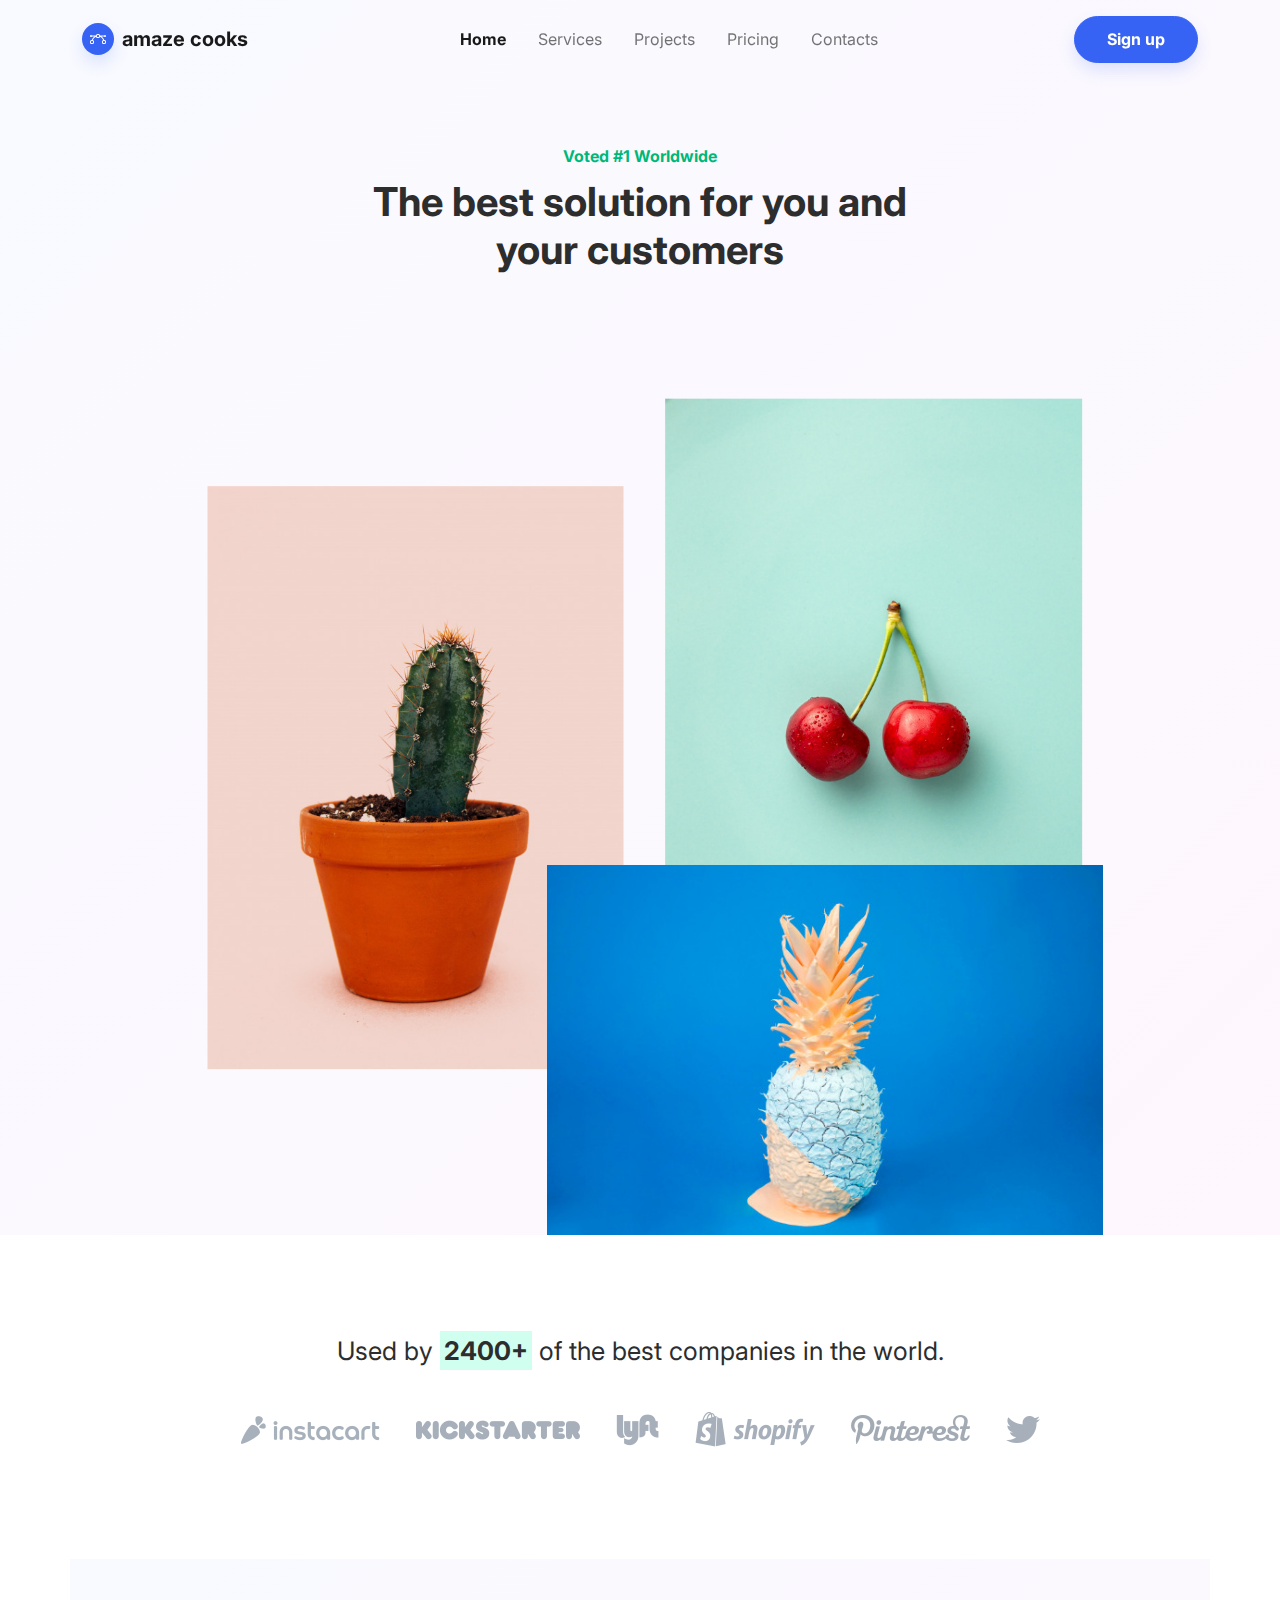
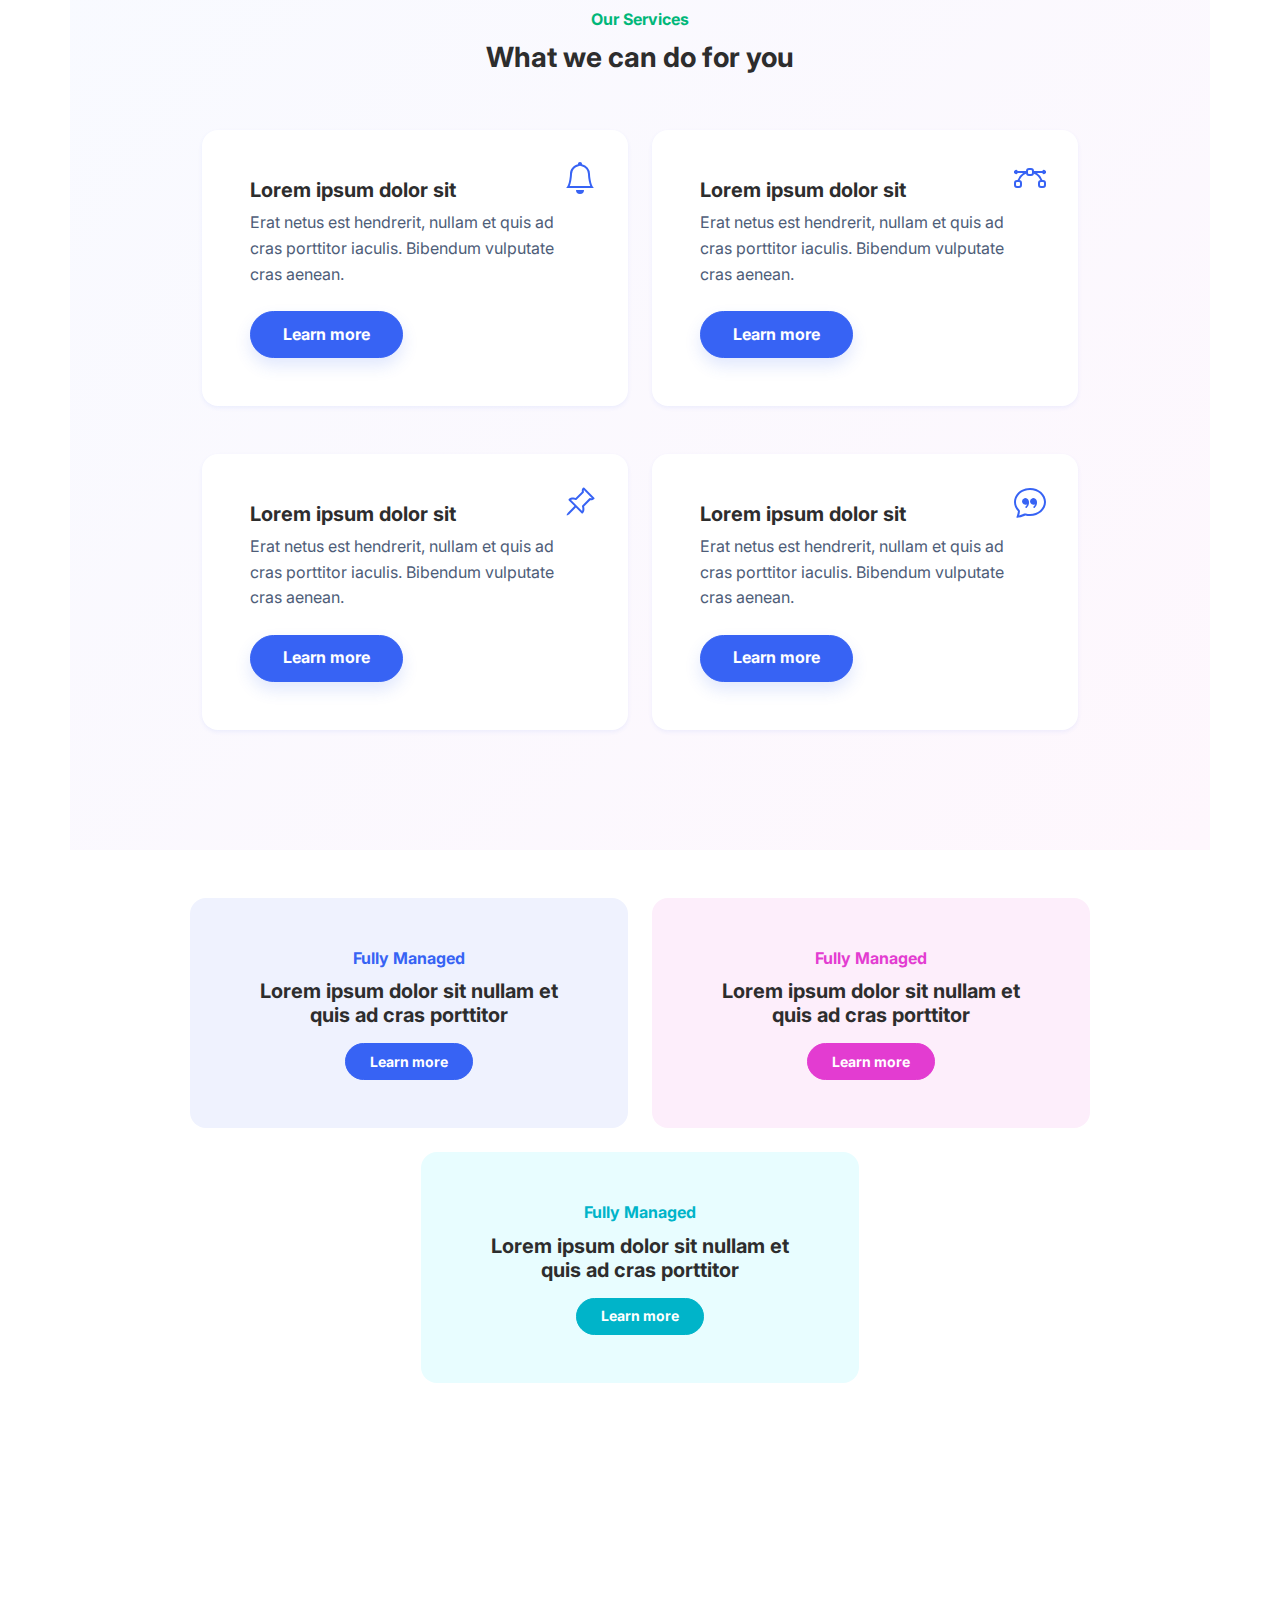
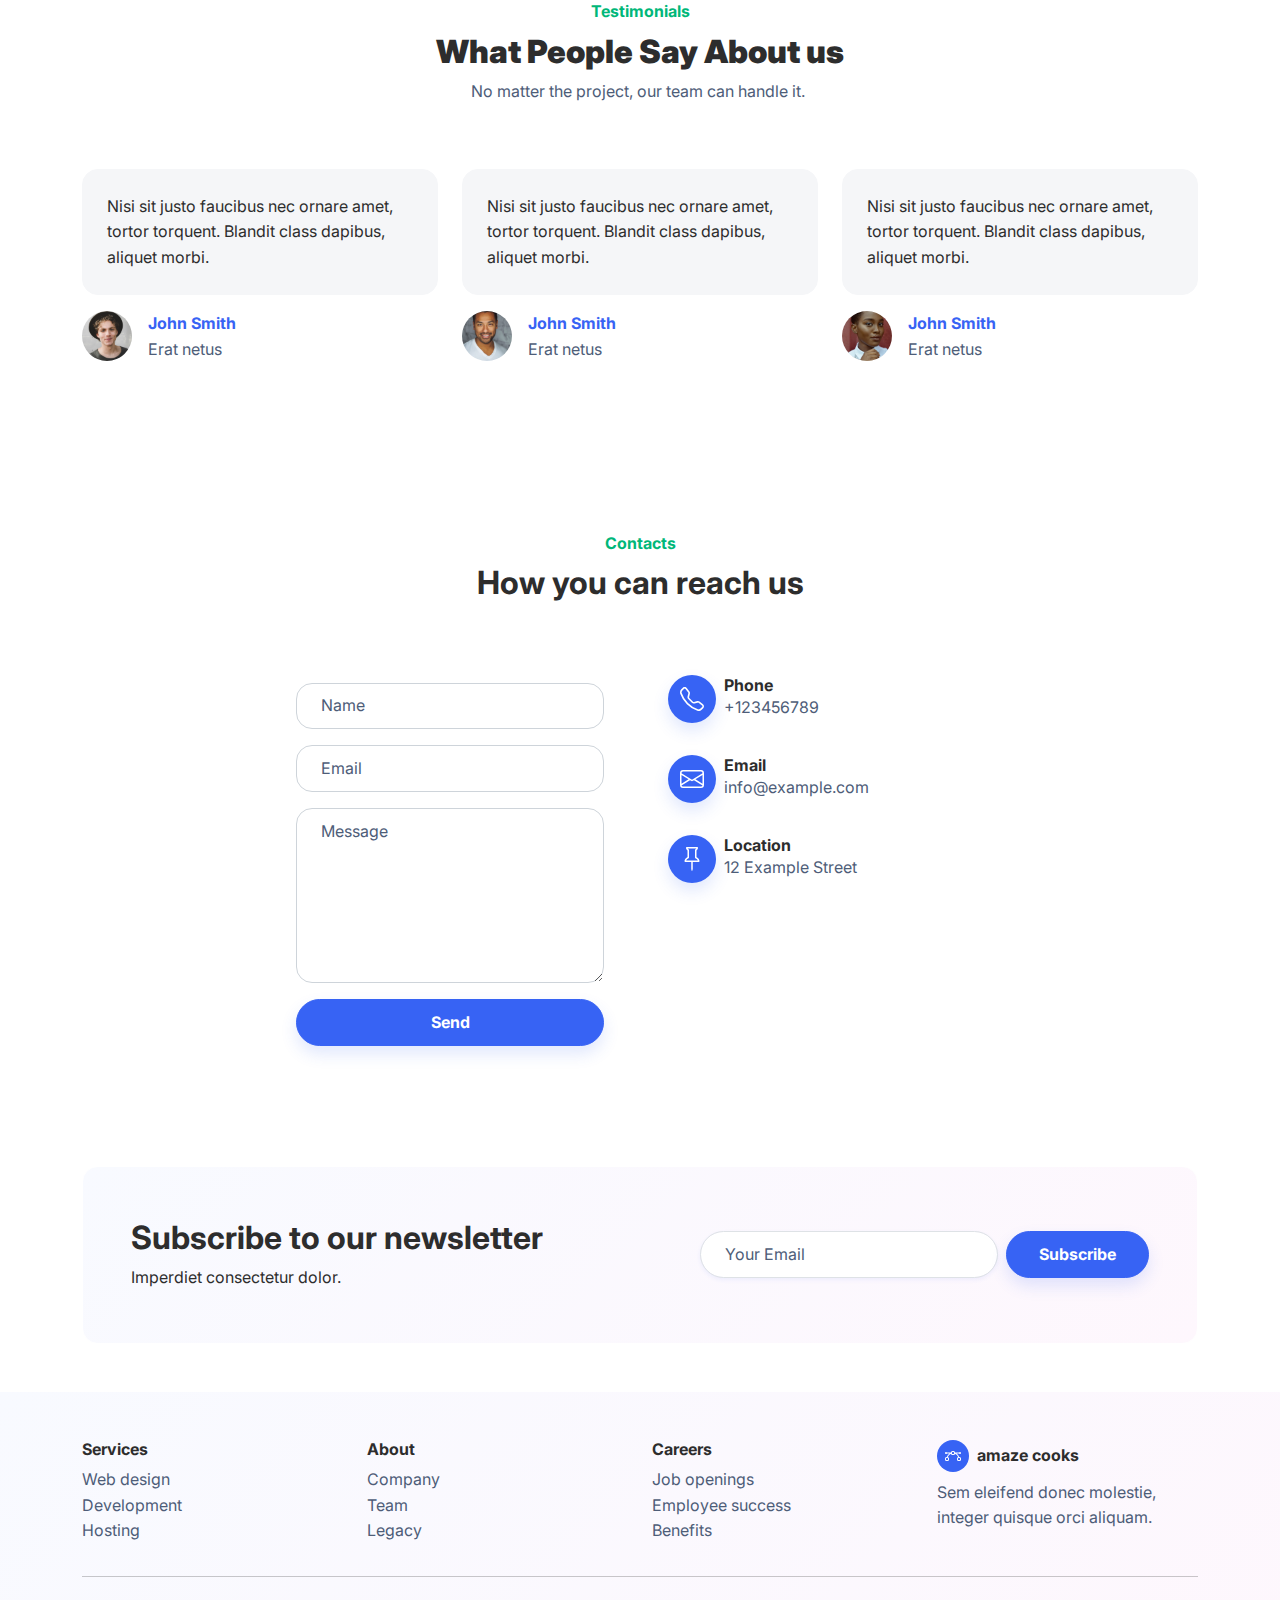
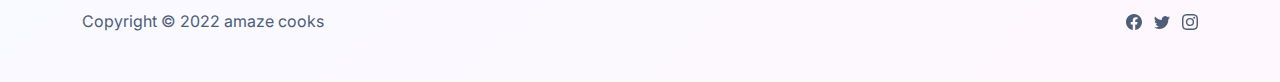
==== index.html @ 82737227 "original files" ====
<!DOCTYPE html>
<html lang="en">

<head>
    <meta charset="utf-8">
    <meta name="viewport" content="width=device-width, initial-scale=1.0, shrink-to-fit=no">
    <title>Home - amaze cooks</title>
    <link rel="stylesheet" href="assets/bootstrap/css/bootstrap.min.css">
    <link rel="stylesheet" href="https://fonts.googleapis.com/css?family=Inter:300italic,400italic,600italic,700italic,800italic,400,300,600,700,800&amp;display=swap">
</head>

<body style="/*background: url(&quot;design.jpg&quot;);*/background-position: 0 -60px;">
    <nav class="navbar navbar-light navbar-expand-md fixed-top navbar-shrink py-3" id="mainNav">
        <div class="container"><a class="navbar-brand d-flex align-items-center" href="/"><span class="bs-icon-sm bs-icon-circle bs-icon-primary shadow d-flex justify-content-center align-items-center me-2 bs-icon"><svg xmlns="http://www.w3.org/2000/svg" width="1em" height="1em" fill="currentColor" viewBox="0 0 16 16" class="bi bi-bezier">
                        <path fill-rule="evenodd" d="M0 10.5A1.5 1.5 0 0 1 1.5 9h1A1.5 1.5 0 0 1 4 10.5v1A1.5 1.5 0 0 1 2.5 13h-1A1.5 1.5 0 0 1 0 11.5v-1zm1.5-.5a.5.5 0 0 0-.5.5v1a.5.5 0 0 0 .5.5h1a.5.5 0 0 0 .5-.5v-1a.5.5 0 0 0-.5-.5h-1zm10.5.5A1.5 1.5 0 0 1 13.5 9h1a1.5 1.5 0 0 1 1.5 1.5v1a1.5 1.5 0 0 1-1.5 1.5h-1a1.5 1.5 0 0 1-1.5-1.5v-1zm1.5-.5a.5.5 0 0 0-.5.5v1a.5.5 0 0 0 .5.5h1a.5.5 0 0 0 .5-.5v-1a.5.5 0 0 0-.5-.5h-1zM6 4.5A1.5 1.5 0 0 1 7.5 3h1A1.5 1.5 0 0 1 10 4.5v1A1.5 1.5 0 0 1 8.5 7h-1A1.5 1.5 0 0 1 6 5.5v-1zM7.5 4a.5.5 0 0 0-.5.5v1a.5.5 0 0 0 .5.5h1a.5.5 0 0 0 .5-.5v-1a.5.5 0 0 0-.5-.5h-1z"></path>
                        <path d="M6 4.5H1.866a1 1 0 1 0 0 1h2.668A6.517 6.517 0 0 0 1.814 9H2.5c.123 0 .244.015.358.043a5.517 5.517 0 0 1 3.185-3.185A1.503 1.503 0 0 1 6 5.5v-1zm3.957 1.358A1.5 1.5 0 0 0 10 5.5v-1h4.134a1 1 0 1 1 0 1h-2.668a6.517 6.517 0 0 1 2.72 3.5H13.5c-.123 0-.243.015-.358.043a5.517 5.517 0 0 0-3.185-3.185z"></path>
                    </svg></span><span>amaze cooks</span></a><button data-bs-toggle="collapse" class="navbar-toggler" data-bs-target="#navcol-1"><span class="visually-hidden">Toggle navigation</span><span class="navbar-toggler-icon"></span></button>
            <div class="collapse navbar-collapse" id="navcol-1">
                <ul class="navbar-nav mx-auto">
                    <li class="nav-item"><a class="nav-link active" href="index.html">Home</a></li>
                    <li class="nav-item"><a class="nav-link" href="services.html">Services</a></li>
                    <li class="nav-item"><a class="nav-link" href="projects.html">Projects</a></li>
                    <li class="nav-item"><a class="nav-link" href="pricing.html">Pricing</a></li>
                    <li class="nav-item"><a class="nav-link" href="contacts.html">Contacts</a></li>
                </ul><a class="btn btn-primary shadow" role="button" href="signup.html">Sign up</a>
            </div>
        </div>
    </nav>
    <header class="bg-primary-gradient pt-5">
        <div class="container pt-4 pt-xl-5">
            <div class="row pt-5">
                <div class="col-md-8 col-xl-6 text-center text-md-start mx-auto">
                    <div class="text-center">
                        <p class="fw-bold text-success mb-2">Voted #1 Worldwide</p>
                        <h1 class="fw-bold">The best solution for you and your customers</h1>
                    </div>
                </div>
                <div class="col-12 col-lg-10 mx-auto">
                    <div class="position-relative" style="display: flex;flex-wrap: wrap;justify-content: flex-end;">
                        <div style="position: relative;flex: 0 0 45%;transform: translate3d(-15%, 35%, 0);"><img class="img-fluid" data-bss-parallax="" data-bss-parallax-speed="0.8" src="assets/img/products/3.jpg"></div>
                        <div style="position: relative;flex: 0 0 45%;transform: translate3d(-5%, 20%, 0);"><img class="img-fluid" data-bss-parallax="" data-bss-parallax-speed="0.4" src="assets/img/products/2.jpg"></div>
                        <div style="position: relative;flex: 0 0 60%;transform: translate3d(0, 0%, 0);"><img class="img-fluid" data-bss-parallax="" data-bss-parallax-speed="0.25" src="assets/img/products/1.jpg"></div>
                        <!-- <div style="position: relative;flex: 0 0 60%;transform: translate3d(-60%, -70%, 0);"><img class="img-fluid" data-bss-parallax="" data-bss-parallax-speed="0.25" style="width: 55%;" src="assets/img/products/3.jpg"></div> -->
                    </div>
                </div>
            </div>
        </div>
    </header>
    <section class="py-5">
        <div class="container text-center py-5">
            <p class="mb-4" style="font-size: 1.6rem;">Used by <span class="bg-success-light p-1"><strong>2400+</strong></span>&nbsp;of the best companies in the world.</p><a href="#"> <img class="m-3" src="assets/img/brands/instacart.png"></a><a href="#"> <img class="m-3" src="assets/img/brands/kickstarter.png"></a><a href="#"> <img class="m-3" src="assets/img/brands/lyft.png"></a><a href="#"> <img class="m-3" src="assets/img/brands/shopify.png"></a><a href="#"> <img class="m-3" src="assets/img/brands/pinterest.png"></a><a href="#"> <img class="m-3" src="assets/img/brands/twitter.png"></a>
        </div>
    </section>
    <section>
        <div class="container bg-primary-gradient py-5">
            <div class="row">
                <div class="col-md-8 col-xl-6 text-center mx-auto">
                    <p class="fw-bold text-success mb-2">Our Services</p>
                    <h3 class="fw-bold">What we can do for you</h3>
                </div>
            </div>
            <div class="py-5 p-lg-5">
                <div class="row row-cols-1 row-cols-md-2 mx-auto" style="max-width: 900px;">
                    <div class="col mb-5">
                        <div class="card shadow-sm">
                            <div class="card-body px-4 py-5 px-md-5">
                                <div class="bs-icon-lg d-flex justify-content-center align-items-center mb-3 bs-icon" style="top: 1rem;right: 1rem;position: absolute;"><svg xmlns="http://www.w3.org/2000/svg" width="1em" height="1em" fill="currentColor" viewBox="0 0 16 16" class="bi bi-bell">
                                        <path d="M8 16a2 2 0 0 0 2-2H6a2 2 0 0 0 2 2zM8 1.918l-.797.161A4.002 4.002 0 0 0 4 6c0 .628-.134 2.197-.459 3.742-.16.767-.376 1.566-.663 2.258h10.244c-.287-.692-.502-1.49-.663-2.258C12.134 8.197 12 6.628 12 6a4.002 4.002 0 0 0-3.203-3.92L8 1.917zM14.22 12c.223.447.481.801.78 1H1c.299-.199.557-.553.78-1C2.68 10.2 3 6.88 3 6c0-2.42 1.72-4.44 4.005-4.901a1 1 0 1 1 1.99 0A5.002 5.002 0 0 1 13 6c0 .88.32 4.2 1.22 6z"></path>
                                    </svg></div>
                                <h5 class="fw-bold card-title">Lorem ipsum dolor sit&nbsp;</h5>
                                <p class="text-muted card-text mb-4">Erat netus est hendrerit, nullam et quis ad cras porttitor iaculis. Bibendum vulputate cras aenean.</p><button class="btn btn-primary shadow" type="button">Learn more</button>
                            </div>
                        </div>
                    </div>
                    <div class="col mb-5">
                        <div class="card shadow-sm">
                            <div class="card-body px-4 py-5 px-md-5">
                                <div class="bs-icon-lg d-flex justify-content-center align-items-center mb-3 bs-icon" style="top: 1rem;right: 1rem;position: absolute;"><svg xmlns="http://www.w3.org/2000/svg" width="1em" height="1em" fill="currentColor" viewBox="0 0 16 16" class="bi bi-bezier">
                                        <path fill-rule="evenodd" d="M0 10.5A1.5 1.5 0 0 1 1.5 9h1A1.5 1.5 0 0 1 4 10.5v1A1.5 1.5 0 0 1 2.5 13h-1A1.5 1.5 0 0 1 0 11.5v-1zm1.5-.5a.5.5 0 0 0-.5.5v1a.5.5 0 0 0 .5.5h1a.5.5 0 0 0 .5-.5v-1a.5.5 0 0 0-.5-.5h-1zm10.5.5A1.5 1.5 0 0 1 13.5 9h1a1.5 1.5 0 0 1 1.5 1.5v1a1.5 1.5 0 0 1-1.5 1.5h-1a1.5 1.5 0 0 1-1.5-1.5v-1zm1.5-.5a.5.5 0 0 0-.5.5v1a.5.5 0 0 0 .5.5h1a.5.5 0 0 0 .5-.5v-1a.5.5 0 0 0-.5-.5h-1zM6 4.5A1.5 1.5 0 0 1 7.5 3h1A1.5 1.5 0 0 1 10 4.5v1A1.5 1.5 0 0 1 8.5 7h-1A1.5 1.5 0 0 1 6 5.5v-1zM7.5 4a.5.5 0 0 0-.5.5v1a.5.5 0 0 0 .5.5h1a.5.5 0 0 0 .5-.5v-1a.5.5 0 0 0-.5-.5h-1z"></path>
                                        <path d="M6 4.5H1.866a1 1 0 1 0 0 1h2.668A6.517 6.517 0 0 0 1.814 9H2.5c.123 0 .244.015.358.043a5.517 5.517 0 0 1 3.185-3.185A1.503 1.503 0 0 1 6 5.5v-1zm3.957 1.358A1.5 1.5 0 0 0 10 5.5v-1h4.134a1 1 0 1 1 0 1h-2.668a6.517 6.517 0 0 1 2.72 3.5H13.5c-.123 0-.243.015-.358.043a5.517 5.517 0 0 0-3.185-3.185z"></path>
                                    </svg></div>
                                <h5 class="fw-bold card-title">Lorem ipsum dolor sit&nbsp;</h5>
                                <p class="text-muted card-text mb-4">Erat netus est hendrerit, nullam et quis ad cras porttitor iaculis. Bibendum vulputate cras aenean.</p><button class="btn btn-primary shadow" type="button">Learn more</button>
                            </div>
                        </div>
                    </div>
                    <div class="col mb-4">
                        <div class="card shadow-sm">
                            <div class="card-body px-4 py-5 px-md-5">
                                <div class="bs-icon-lg d-flex justify-content-center align-items-center mb-3 bs-icon" style="top: 1rem;right: 1rem;position: absolute;"><svg xmlns="http://www.w3.org/2000/svg" width="1em" height="1em" fill="currentColor" viewBox="0 0 16 16" class="bi bi-pin-angle">
                                        <path d="M9.828.722a.5.5 0 0 1 .354.146l4.95 4.95a.5.5 0 0 1 0 .707c-.48.48-1.072.588-1.503.588-.177 0-.335-.018-.46-.039l-3.134 3.134a5.927 5.927 0 0 1 .16 1.013c.046.702-.032 1.687-.72 2.375a.5.5 0 0 1-.707 0l-2.829-2.828-3.182 3.182c-.195.195-1.219.902-1.414.707-.195-.195.512-1.22.707-1.414l3.182-3.182-2.828-2.829a.5.5 0 0 1 0-.707c.688-.688 1.673-.767 2.375-.72a5.922 5.922 0 0 1 1.013.16l3.134-3.133a2.772 2.772 0 0 1-.04-.461c0-.43.108-1.022.589-1.503a.5.5 0 0 1 .353-.146zm.122 2.112v-.002.002zm0-.002v.002a.5.5 0 0 1-.122.51L6.293 6.878a.5.5 0 0 1-.511.12H5.78l-.014-.004a4.507 4.507 0 0 0-.288-.076 4.922 4.922 0 0 0-.765-.116c-.422-.028-.836.008-1.175.15l5.51 5.509c.141-.34.177-.753.149-1.175a4.924 4.924 0 0 0-.192-1.054l-.004-.013v-.001a.5.5 0 0 1 .12-.512l3.536-3.535a.5.5 0 0 1 .532-.115l.096.022c.087.017.208.034.344.034.114 0 .23-.011.343-.04L9.927 2.028c-.029.113-.04.23-.04.343a1.779 1.779 0 0 0 .062.46z"></path>
                                    </svg></div>
                                <h5 class="fw-bold card-title">Lorem ipsum dolor sit&nbsp;</h5>
                                <p class="text-muted card-text mb-4">Erat netus est hendrerit, nullam et quis ad cras porttitor iaculis. Bibendum vulputate cras aenean.</p><button class="btn btn-primary shadow" type="button">Learn more</button>
                            </div>
                        </div>
                    </div>
                    <div class="col mb-4">
                        <div class="card shadow-sm">
                            <div class="card-body px-4 py-5 px-md-5">
                                <div class="bs-icon-lg d-flex justify-content-center align-items-center mb-3 bs-icon" style="top: 1rem;right: 1rem;position: absolute;"><svg xmlns="http://www.w3.org/2000/svg" width="1em" height="1em" fill="currentColor" viewBox="0 0 16 16" class="bi bi-chat-quote">
                                        <path d="M2.678 11.894a1 1 0 0 1 .287.801 10.97 10.97 0 0 1-.398 2c1.395-.323 2.247-.697 2.634-.893a1 1 0 0 1 .71-.074A8.06 8.06 0 0 0 8 14c3.996 0 7-2.807 7-6 0-3.192-3.004-6-7-6S1 4.808 1 8c0 1.468.617 2.83 1.678 3.894zm-.493 3.905a21.682 21.682 0 0 1-.713.129c-.2.032-.352-.176-.273-.362a9.68 9.68 0 0 0 .244-.637l.003-.01c.248-.72.45-1.548.524-2.319C.743 11.37 0 9.76 0 8c0-3.866 3.582-7 8-7s8 3.134 8 7-3.582 7-8 7a9.06 9.06 0 0 1-2.347-.306c-.52.263-1.639.742-3.468 1.105z"></path>
                                        <path d="M7.066 6.76A1.665 1.665 0 0 0 4 7.668a1.667 1.667 0 0 0 2.561 1.406c-.131.389-.375.804-.777 1.22a.417.417 0 0 0 .6.58c1.486-1.54 1.293-3.214.682-4.112zm4 0A1.665 1.665 0 0 0 8 7.668a1.667 1.667 0 0 0 2.561 1.406c-.131.389-.375.804-.777 1.22a.417.417 0 0 0 .6.58c1.486-1.54 1.293-3.214.682-4.112z"></path>
                                    </svg></div>
                                <h5 class="fw-bold card-title">Lorem ipsum dolor sit&nbsp;</h5>
                                <p class="text-muted card-text mb-4">Erat netus est hendrerit, nullam et quis ad cras porttitor iaculis. Bibendum vulputate cras aenean.</p><button class="btn btn-primary shadow" type="button">Learn more</button>
                            </div>
                        </div>
                    </div>
                </div>
            </div>
        </div>
    </section>
    <section>
        <div class="container py-5">
            <div class="mx-auto" style="max-width: 900px;">
                <div class="row row-cols-1 row-cols-md-2 d-flex justify-content-center">
                    <div class="col mb-4">
                        <div class="card bg-primary-light">
                            <div class="card-body text-center px-4 py-5 px-md-5">
                                <p class="fw-bold text-primary card-text mb-2">Fully Managed</p>
                                <h5 class="fw-bold card-title mb-3">Lorem ipsum dolor sit&nbsp;nullam et quis ad cras porttitor</h5><button class="btn btn-primary btn-sm" type="button">Learn more</button>
                            </div>
                        </div>
                    </div>
                    <div class="col mb-4">
                        <div class="card bg-secondary-light">
                            <div class="card-body text-center px-4 py-5 px-md-5">
                                <p class="fw-bold text-secondary card-text mb-2">Fully Managed</p>
                                <h5 class="fw-bold card-title mb-3">Lorem ipsum dolor sit&nbsp;nullam et quis ad cras porttitor</h5><button class="btn btn-secondary btn-sm" type="button">Learn more</button>
                            </div>
                        </div>
                    </div>
                    <div class="col mb-4">
                        <div class="card bg-info-light">
                            <div class="card-body text-center px-4 py-5 px-md-5">
                                <p class="fw-bold text-info card-text mb-2">Fully Managed</p>
                                <h5 class="fw-bold card-title mb-3">Lorem ipsum dolor sit&nbsp;nullam et quis ad cras porttitor</h5><button class="btn btn-info btn-sm" type="button">Learn more</button>
                            </div>
                        </div>
                    </div>
                </div>
            </div>
        </div>
    </section>
    <section class="py-5 mt-5">
        <div class="container py-5">
            <div class="row mb-5">
                <div class="col-md-8 col-xl-6 text-center mx-auto">
                    <p class="fw-bold text-success mb-2">Testimonials</p>
                    <h2 class="fw-bold"><strong>What People Say About us</strong></h2>
                    <p class="text-muted w-lg-50">No matter the project, our team can handle it.&nbsp;</p>
                </div>
            </div>
            <div class="row row-cols-1 row-cols-sm-2 row-cols-lg-3 d-sm-flex justify-content-sm-center">
                <div class="col mb-4">
                    <div class="d-flex flex-column align-items-center align-items-sm-start">
                        <p class="bg-light border rounded border-light p-4">Nisi sit justo faucibus nec ornare amet, tortor torquent. Blandit class dapibus, aliquet morbi.</p>
                        <div class="d-flex"><img class="rounded-circle flex-shrink-0 me-3 fit-cover" width="50" height="50" src="assets/img/team/avatar2.jpg">
                            <div>
                                <p class="fw-bold text-primary mb-0">John Smith</p>
                                <p class="text-muted mb-0">Erat netus</p>
                            </div>
                        </div>
                    </div>
                </div>
                <div class="col mb-4">
                    <div class="d-flex flex-column align-items-center align-items-sm-start">
                        <p class="bg-light border rounded border-light p-4">Nisi sit justo faucibus nec ornare amet, tortor torquent. Blandit class dapibus, aliquet morbi.</p>
                        <div class="d-flex"><img class="rounded-circle flex-shrink-0 me-3 fit-cover" width="50" height="50" src="assets/img/team/avatar4.jpg">
                            <div>
                                <p class="fw-bold text-primary mb-0">John Smith</p>
                                <p class="text-muted mb-0">Erat netus</p>
                            </div>
                        </div>
                    </div>
                </div>
                <div class="col mb-4">
                    <div class="d-flex flex-column align-items-center align-items-sm-start">
                        <p class="bg-light border rounded border-light p-4">Nisi sit justo faucibus nec ornare amet, tortor torquent. Blandit class dapibus, aliquet morbi.</p>
                        <div class="d-flex"><img class="rounded-circle flex-shrink-0 me-3 fit-cover" width="50" height="50" src="assets/img/team/avatar5.jpg">
                            <div>
                                <p class="fw-bold text-primary mb-0">John Smith</p>
                                <p class="text-muted mb-0">Erat netus</p>
                            </div>
                        </div>
                    </div>
                </div>
            </div>
        </div>
    </section>
    <section class="py-5">
        <div class="container">
            <div class="row mb-5">
                <div class="col-md-8 col-xl-6 text-center mx-auto">
                    <p class="fw-bold text-success mb-2">Contacts</p>
                    <h2 class="fw-bold">How you can reach us</h2>
                </div>
            </div>
            <div class="row d-flex justify-content-center">
                <div class="col-md-6 col-xl-4">
                    <div>
                        <form class="p-3 p-xl-4" method="post">
                            <div class="mb-3"><input class="form-control" type="text" id="name-1" name="name" placeholder="Name"></div>
                            <div class="mb-3"><input class="form-control" type="email" id="email-1" name="email" placeholder="Email"></div>
                            <div class="mb-3"><textarea class="form-control" id="message-1" name="message" rows="6" placeholder="Message"></textarea></div>
                            <div><button class="btn btn-primary shadow d-block w-100" type="submit">Send </button></div>
                        </form>
                    </div>
                </div>
                <div class="col-md-4 col-xl-4 d-flex justify-content-center justify-content-xl-start">
                    <div class="d-flex flex-wrap flex-md-column justify-content-md-start align-items-md-start h-100">
                        <div class="d-flex align-items-center p-3">
                            <div class="bs-icon-md bs-icon-circle bs-icon-primary shadow d-flex flex-shrink-0 justify-content-center align-items-center d-inline-block bs-icon bs-icon-md"><svg xmlns="http://www.w3.org/2000/svg" width="1em" height="1em" fill="currentColor" viewBox="0 0 16 16" class="bi bi-telephone">
                                    <path d="M3.654 1.328a.678.678 0 0 0-1.015-.063L1.605 2.3c-.483.484-.661 1.169-.45 1.77a17.568 17.568 0 0 0 4.168 6.608 17.569 17.569 0 0 0 6.608 4.168c.601.211 1.286.033 1.77-.45l1.034-1.034a.678.678 0 0 0-.063-1.015l-2.307-1.794a.678.678 0 0 0-.58-.122l-2.19.547a1.745 1.745 0 0 1-1.657-.459L5.482 8.062a1.745 1.745 0 0 1-.46-1.657l.548-2.19a.678.678 0 0 0-.122-.58L3.654 1.328zM1.884.511a1.745 1.745 0 0 1 2.612.163L6.29 2.98c.329.423.445.974.315 1.494l-.547 2.19a.678.678 0 0 0 .178.643l2.457 2.457a.678.678 0 0 0 .644.178l2.189-.547a1.745 1.745 0 0 1 1.494.315l2.306 1.794c.829.645.905 1.87.163 2.611l-1.034 1.034c-.74.74-1.846 1.065-2.877.702a18.634 18.634 0 0 1-7.01-4.42 18.634 18.634 0 0 1-4.42-7.009c-.362-1.03-.037-2.137.703-2.877L1.885.511z"></path>
                                </svg></div>
                            <div class="px-2">
                                <h6 class="fw-bold mb-0">Phone</h6>
                                <p class="text-muted mb-0">+123456789</p>
                            </div>
                        </div>
                        <div class="d-flex align-items-center p-3">
                            <div class="bs-icon-md bs-icon-circle bs-icon-primary shadow d-flex flex-shrink-0 justify-content-center align-items-center d-inline-block bs-icon bs-icon-md"><svg xmlns="http://www.w3.org/2000/svg" width="1em" height="1em" fill="currentColor" viewBox="0 0 16 16" class="bi bi-envelope">
                                    <path fill-rule="evenodd" d="M0 4a2 2 0 0 1 2-2h12a2 2 0 0 1 2 2v8a2 2 0 0 1-2 2H2a2 2 0 0 1-2-2V4Zm2-1a1 1 0 0 0-1 1v.217l7 4.2 7-4.2V4a1 1 0 0 0-1-1H2Zm13 2.383-4.708 2.825L15 11.105V5.383Zm-.034 6.876-5.64-3.471L8 9.583l-1.326-.795-5.64 3.47A1 1 0 0 0 2 13h12a1 1 0 0 0 .966-.741ZM1 11.105l4.708-2.897L1 5.383v5.722Z"></path>
                                </svg></div>
                            <div class="px-2">
                                <h6 class="fw-bold mb-0">Email</h6>
                                <p class="text-muted mb-0">info@example.com</p>
                            </div>
                        </div>
                        <div class="d-flex align-items-center p-3">
                            <div class="bs-icon-md bs-icon-circle bs-icon-primary shadow d-flex flex-shrink-0 justify-content-center align-items-center d-inline-block bs-icon bs-icon-md"><svg xmlns="http://www.w3.org/2000/svg" width="1em" height="1em" fill="currentColor" viewBox="0 0 16 16" class="bi bi-pin">
                                    <path d="M4.146.146A.5.5 0 0 1 4.5 0h7a.5.5 0 0 1 .5.5c0 .68-.342 1.174-.646 1.479-.126.125-.25.224-.354.298v4.431l.078.048c.203.127.476.314.751.555C12.36 7.775 13 8.527 13 9.5a.5.5 0 0 1-.5.5h-4v4.5c0 .276-.224 1.5-.5 1.5s-.5-1.224-.5-1.5V10h-4a.5.5 0 0 1-.5-.5c0-.973.64-1.725 1.17-2.189A5.921 5.921 0 0 1 5 6.708V2.277a2.77 2.77 0 0 1-.354-.298C4.342 1.674 4 1.179 4 .5a.5.5 0 0 1 .146-.354zm1.58 1.408-.002-.001.002.001zm-.002-.001.002.001A.5.5 0 0 1 6 2v5a.5.5 0 0 1-.276.447h-.002l-.012.007-.054.03a4.922 4.922 0 0 0-.827.58c-.318.278-.585.596-.725.936h7.792c-.14-.34-.407-.658-.725-.936a4.915 4.915 0 0 0-.881-.61l-.012-.006h-.002A.5.5 0 0 1 10 7V2a.5.5 0 0 1 .295-.458 1.775 1.775 0 0 0 .351-.271c.08-.08.155-.17.214-.271H5.14c.06.1.133.191.214.271a1.78 1.78 0 0 0 .37.282z"></path>
                                </svg></div>
                            <div class="px-2">
                                <h6 class="fw-bold mb-0">Location</h6>
                                <p class="text-muted mb-0">12 Example Street</p>
                            </div>
                        </div>
                    </div>
                </div>
            </div>
        </div>
    </section>
    <section class="py-5">
        <div class="container">
            <div class="border rounded border-white d-flex flex-column justify-content-between align-items-center flex-lg-row bg-primary-gradient p-4 p-lg-5">
                <div class="text-center text-lg-start py-3 py-lg-1">
                    <h2 class="fw-bold mb-2">Subscribe to our newsletter</h2>
                    <p class="mb-0">Imperdiet consectetur dolor.</p>
                </div>
                <form class="d-flex justify-content-center flex-wrap flex-lg-nowrap" method="post">
                    <div class="my-2"><input class="border rounded-pill shadow-sm form-control" type="email" name="email" placeholder="Your Email"></div>
                    <div class="my-2"><button class="btn btn-primary shadow ms-2" type="submit">Subscribe </button></div>
                </form>
            </div>
        </div>
    </section>
    <footer class="bg-primary-gradient">
        <div class="container py-4 py-lg-5">
            <div class="row justify-content-center">
                <div class="col-sm-4 col-md-3 text-center text-lg-start d-flex flex-column item">
                    <h3 class="fs-6 fw-bold">Services</h3>
                    <ul class="list-unstyled">
                        <li><a href="#">Web design</a></li>
                        <li><a href="#">Development</a></li>
                        <li><a href="#">Hosting</a></li>
                    </ul>
                </div>
                <div class="col-sm-4 col-md-3 text-center text-lg-start d-flex flex-column item">
                    <h3 class="fs-6 fw-bold">About</h3>
                    <ul class="list-unstyled">
                        <li><a href="#">Company</a></li>
                        <li><a href="#">Team</a></li>
                        <li><a href="#">Legacy</a></li>
                    </ul>
                </div>
                <div class="col-sm-4 col-md-3 text-center text-lg-start d-flex flex-column item">
                    <h3 class="fs-6 fw-bold">Careers</h3>
                    <ul class="list-unstyled">
                        <li><a href="#">Job openings</a></li>
                        <li><a href="#">Employee success</a></li>
                        <li><a href="#">Benefits</a></li>
                    </ul>
                </div>
                <div class="col-lg-3 text-center text-lg-start d-flex flex-column align-items-center order-first align-items-lg-start order-lg-last item social">
                    <div class="fw-bold d-flex align-items-center mb-2"><span class="bs-icon-sm bs-icon-circle bs-icon-primary d-flex justify-content-center align-items-center bs-icon me-2"><svg xmlns="http://www.w3.org/2000/svg" width="1em" height="1em" fill="currentColor" viewBox="0 0 16 16" class="bi bi-bezier">
                                <path fill-rule="evenodd" d="M0 10.5A1.5 1.5 0 0 1 1.5 9h1A1.5 1.5 0 0 1 4 10.5v1A1.5 1.5 0 0 1 2.5 13h-1A1.5 1.5 0 0 1 0 11.5v-1zm1.5-.5a.5.5 0 0 0-.5.5v1a.5.5 0 0 0 .5.5h1a.5.5 0 0 0 .5-.5v-1a.5.5 0 0 0-.5-.5h-1zm10.5.5A1.5 1.5 0 0 1 13.5 9h1a1.5 1.5 0 0 1 1.5 1.5v1a1.5 1.5 0 0 1-1.5 1.5h-1a1.5 1.5 0 0 1-1.5-1.5v-1zm1.5-.5a.5.5 0 0 0-.5.5v1a.5.5 0 0 0 .5.5h1a.5.5 0 0 0 .5-.5v-1a.5.5 0 0 0-.5-.5h-1zM6 4.5A1.5 1.5 0 0 1 7.5 3h1A1.5 1.5 0 0 1 10 4.5v1A1.5 1.5 0 0 1 8.5 7h-1A1.5 1.5 0 0 1 6 5.5v-1zM7.5 4a.5.5 0 0 0-.5.5v1a.5.5 0 0 0 .5.5h1a.5.5 0 0 0 .5-.5v-1a.5.5 0 0 0-.5-.5h-1z"></path>
                                <path d="M6 4.5H1.866a1 1 0 1 0 0 1h2.668A6.517 6.517 0 0 0 1.814 9H2.5c.123 0 .244.015.358.043a5.517 5.517 0 0 1 3.185-3.185A1.503 1.503 0 0 1 6 5.5v-1zm3.957 1.358A1.5 1.5 0 0 0 10 5.5v-1h4.134a1 1 0 1 1 0 1h-2.668a6.517 6.517 0 0 1 2.72 3.5H13.5c-.123 0-.243.015-.358.043a5.517 5.517 0 0 0-3.185-3.185z"></path>
                            </svg></span><span>amaze cooks</span></div>
                    <p class="text-muted copyright">Sem eleifend donec molestie, integer quisque orci aliquam.</p>
                </div>
            </div>
            <hr>
            <div class="text-muted d-flex justify-content-between align-items-center pt-3">
                <p class="mb-0">Copyright © 2022 amaze cooks</p>
                <ul class="list-inline mb-0">
                    <li class="list-inline-item"><svg xmlns="http://www.w3.org/2000/svg" width="1em" height="1em" fill="currentColor" viewBox="0 0 16 16" class="bi bi-facebook">
                            <path d="M16 8.049c0-4.446-3.582-8.05-8-8.05C3.58 0-.002 3.603-.002 8.05c0 4.017 2.926 7.347 6.75 7.951v-5.625h-2.03V8.05H6.75V6.275c0-2.017 1.195-3.131 3.022-3.131.876 0 1.791.157 1.791.157v1.98h-1.009c-.993 0-1.303.621-1.303 1.258v1.51h2.218l-.354 2.326H9.25V16c3.824-.604 6.75-3.934 6.75-7.951z"></path>
                        </svg></li>
                    <li class="list-inline-item"><svg xmlns="http://www.w3.org/2000/svg" width="1em" height="1em" fill="currentColor" viewBox="0 0 16 16" class="bi bi-twitter">
                            <path d="M5.026 15c6.038 0 9.341-5.003 9.341-9.334 0-.14 0-.282-.006-.422A6.685 6.685 0 0 0 16 3.542a6.658 6.658 0 0 1-1.889.518 3.301 3.301 0 0 0 1.447-1.817 6.533 6.533 0 0 1-2.087.793A3.286 3.286 0 0 0 7.875 6.03a9.325 9.325 0 0 1-6.767-3.429 3.289 3.289 0 0 0 1.018 4.382A3.323 3.323 0 0 1 .64 6.575v.045a3.288 3.288 0 0 0 2.632 3.218 3.203 3.203 0 0 1-.865.115 3.23 3.23 0 0 1-.614-.057 3.283 3.283 0 0 0 3.067 2.277A6.588 6.588 0 0 1 .78 13.58a6.32 6.32 0 0 1-.78-.045A9.344 9.344 0 0 0 5.026 15z"></path>
                        </svg></li>
                    <li class="list-inline-item"><svg xmlns="http://www.w3.org/2000/svg" width="1em" height="1em" fill="currentColor" viewBox="0 0 16 16" class="bi bi-instagram">
                            <path d="M8 0C5.829 0 5.556.01 4.703.048 3.85.088 3.269.222 2.76.42a3.917 3.917 0 0 0-1.417.923A3.927 3.927 0 0 0 .42 2.76C.222 3.268.087 3.85.048 4.7.01 5.555 0 5.827 0 8.001c0 2.172.01 2.444.048 3.297.04.852.174 1.433.372 1.942.205.526.478.972.923 1.417.444.445.89.719 1.416.923.51.198 1.09.333 1.942.372C5.555 15.99 5.827 16 8 16s2.444-.01 3.298-.048c.851-.04 1.434-.174 1.943-.372a3.916 3.916 0 0 0 1.416-.923c.445-.445.718-.891.923-1.417.197-.509.332-1.09.372-1.942C15.99 10.445 16 10.173 16 8s-.01-2.445-.048-3.299c-.04-.851-.175-1.433-.372-1.941a3.926 3.926 0 0 0-.923-1.417A3.911 3.911 0 0 0 13.24.42c-.51-.198-1.092-.333-1.943-.372C10.443.01 10.172 0 7.998 0h.003zm-.717 1.442h.718c2.136 0 2.389.007 3.232.046.78.035 1.204.166 1.486.275.373.145.64.319.92.599.28.28.453.546.598.92.11.281.24.705.275 1.485.039.843.047 1.096.047 3.231s-.008 2.389-.047 3.232c-.035.78-.166 1.203-.275 1.485a2.47 2.47 0 0 1-.599.919c-.28.28-.546.453-.92.598-.28.11-.704.24-1.485.276-.843.038-1.096.047-3.232.047s-2.39-.009-3.233-.047c-.78-.036-1.203-.166-1.485-.276a2.478 2.478 0 0 1-.92-.598 2.48 2.48 0 0 1-.6-.92c-.109-.281-.24-.705-.275-1.485-.038-.843-.046-1.096-.046-3.233 0-2.136.008-2.388.046-3.231.036-.78.166-1.204.276-1.486.145-.373.319-.64.599-.92.28-.28.546-.453.92-.598.282-.11.705-.24 1.485-.276.738-.034 1.024-.044 2.515-.045v.002zm4.988 1.328a.96.96 0 1 0 0 1.92.96.96 0 0 0 0-1.92zm-4.27 1.122a4.109 4.109 0 1 0 0 8.217 4.109 4.109 0 0 0 0-8.217zm0 1.441a2.667 2.667 0 1 1 0 5.334 2.667 2.667 0 0 1 0-5.334z"></path>
                        </svg></li>
                </ul>
            </div>
        </div>
    </footer>
    <script src="assets/js/jquery.min.js"></script>
    <script src="assets/bootstrap/js/bootstrap.min.js"></script>
    <script src="assets/js/bold-and-bright.js"></script>
</body>

</html>
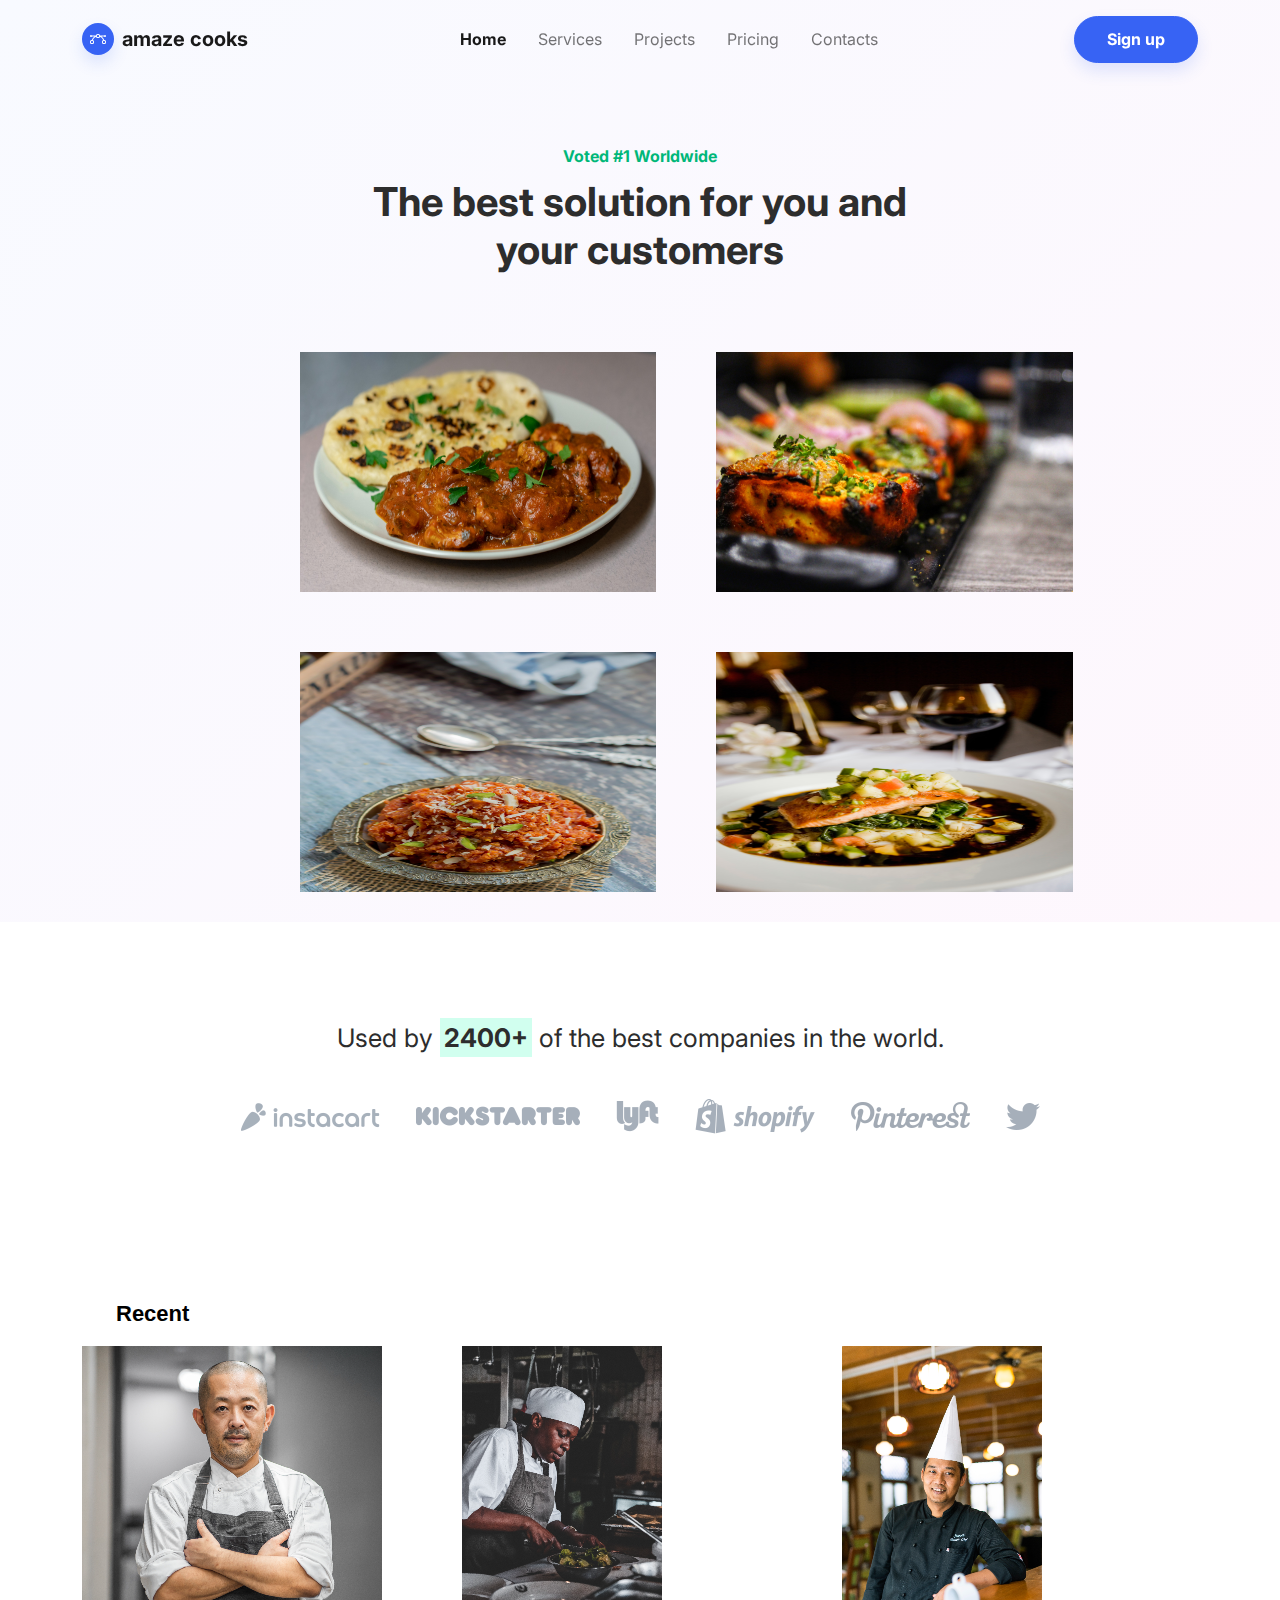
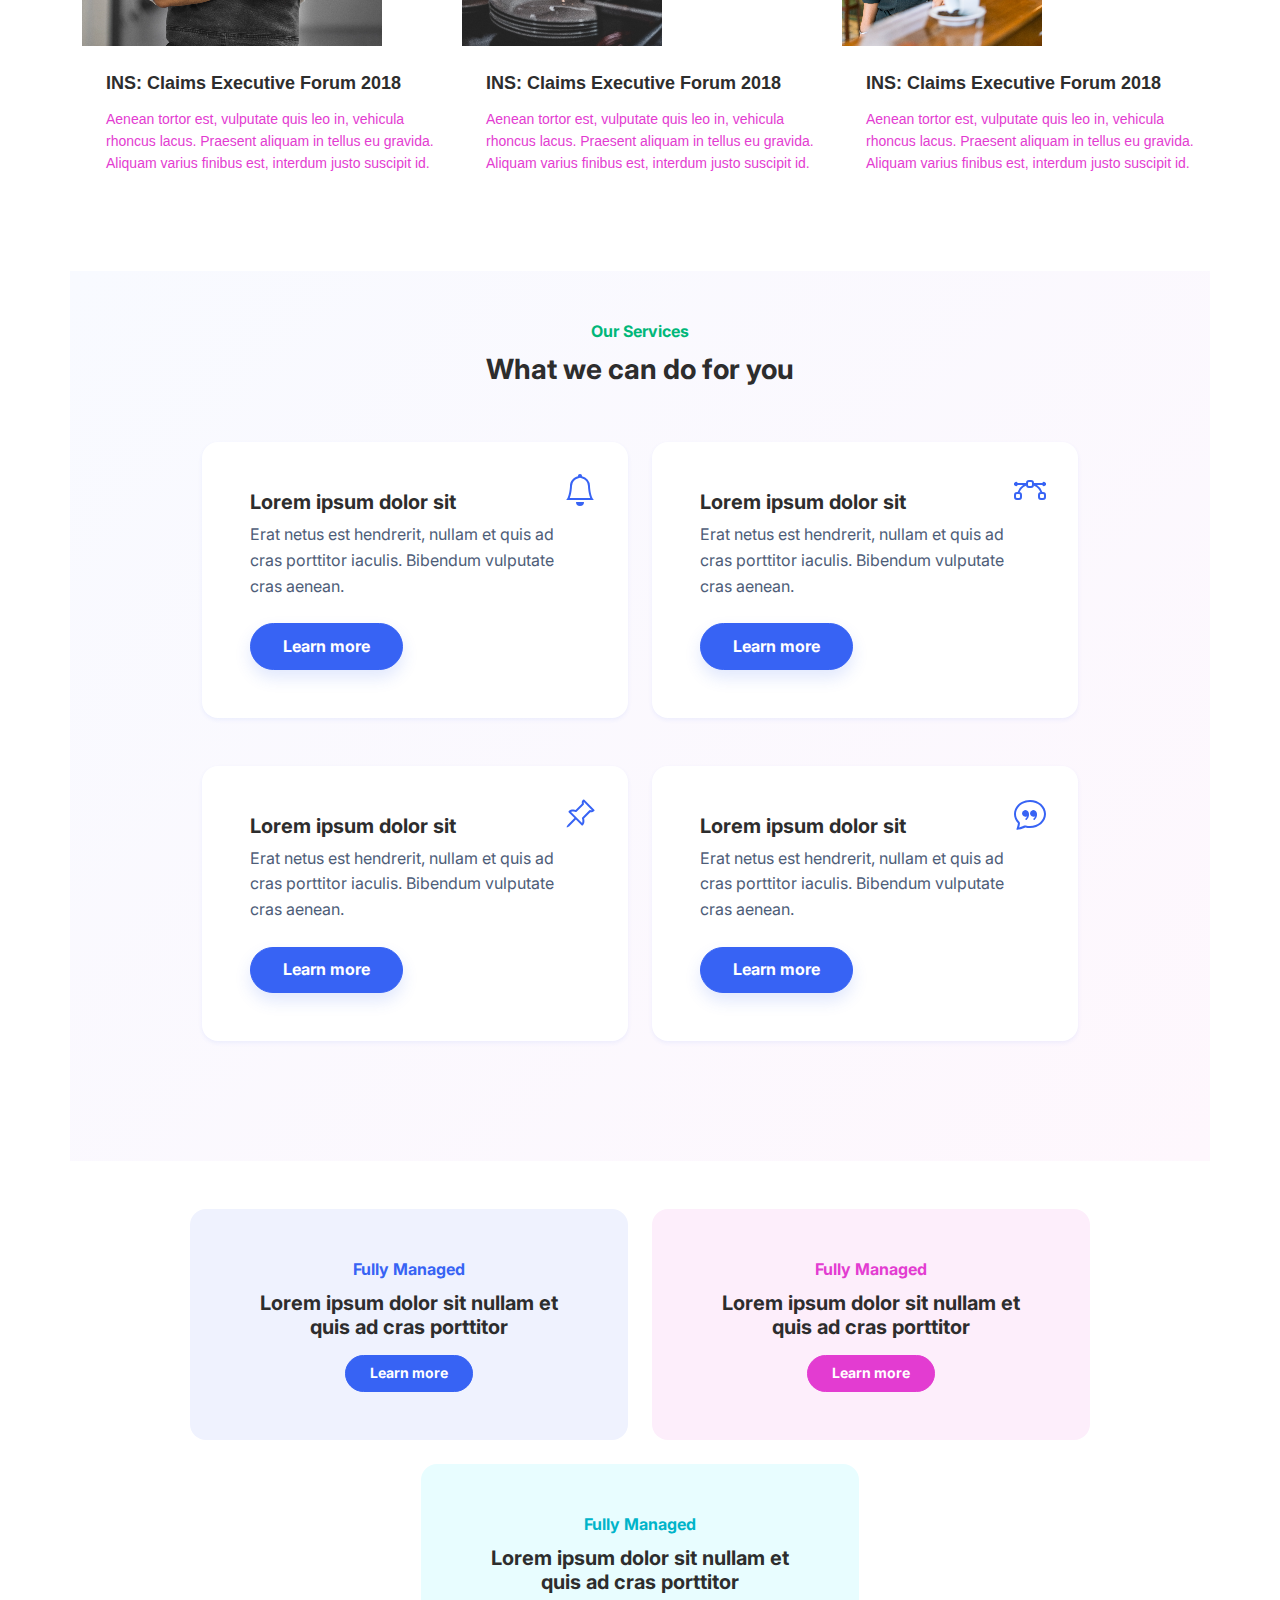
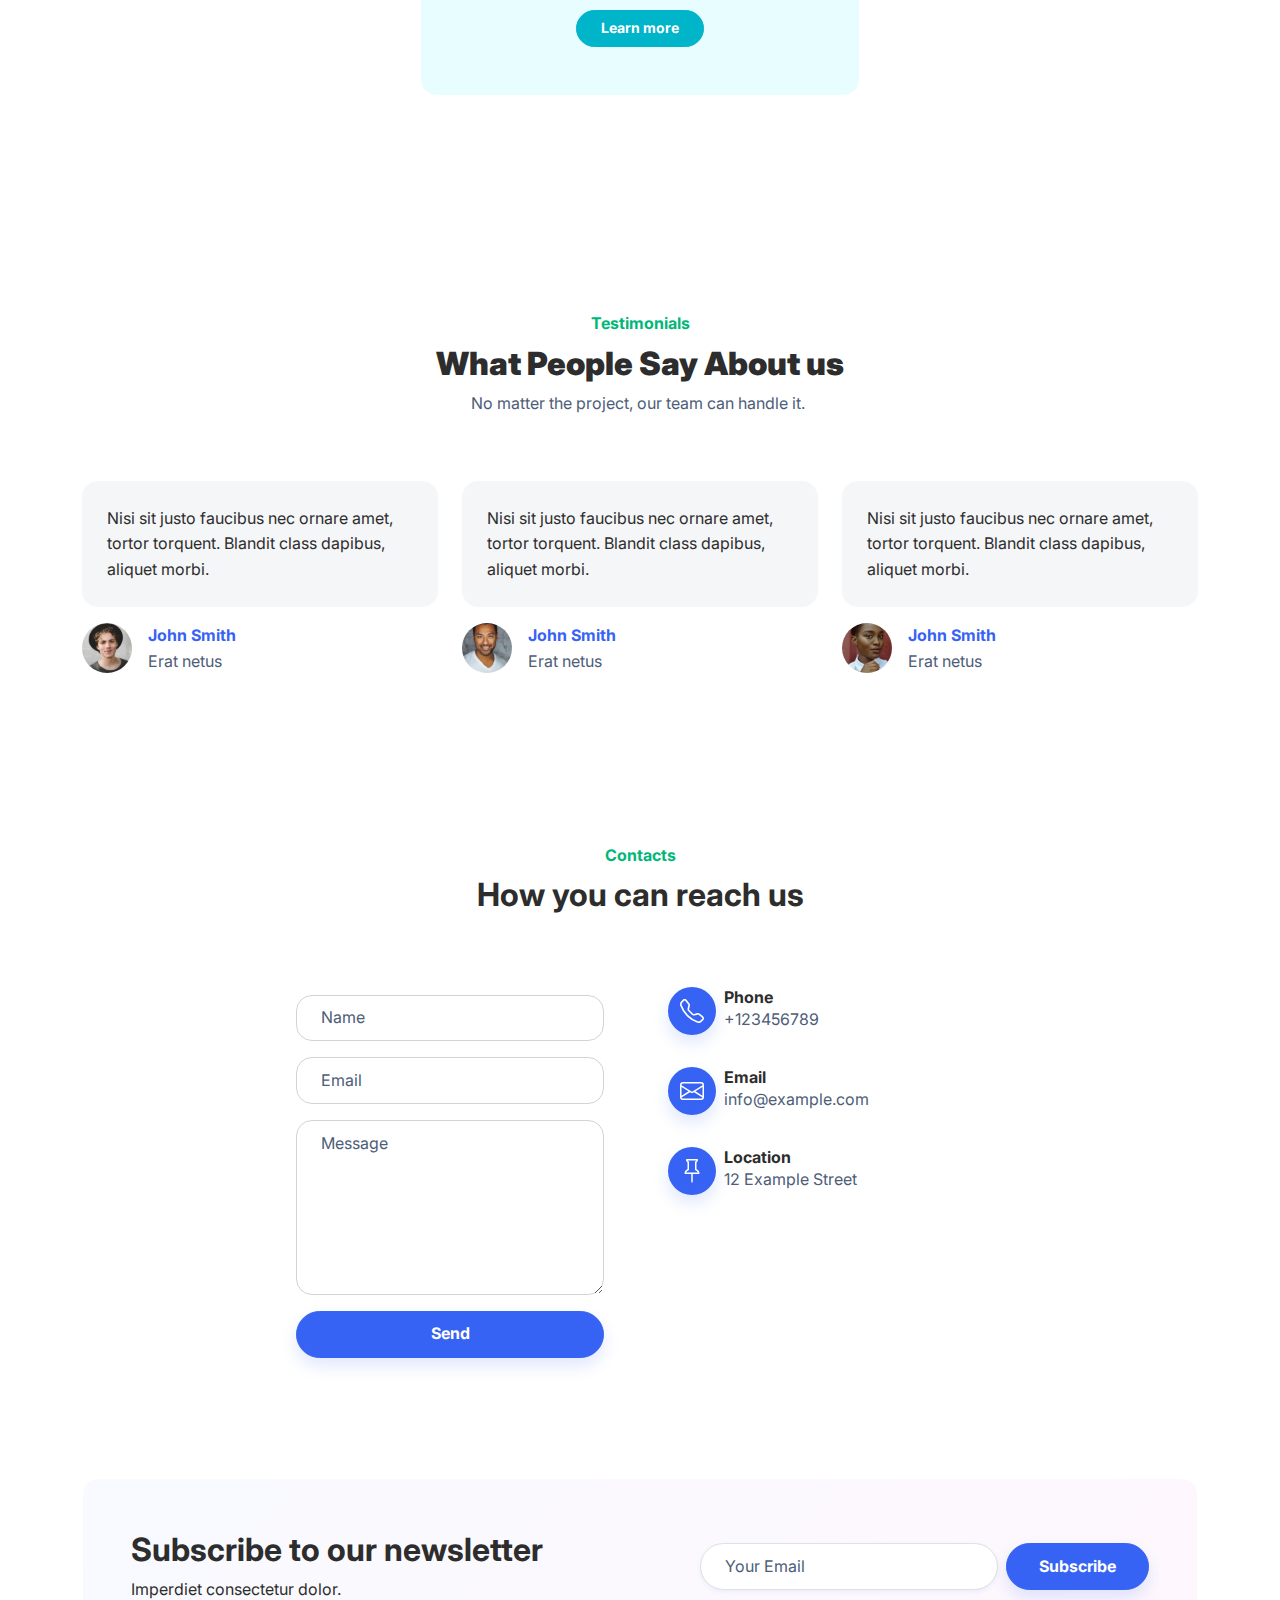
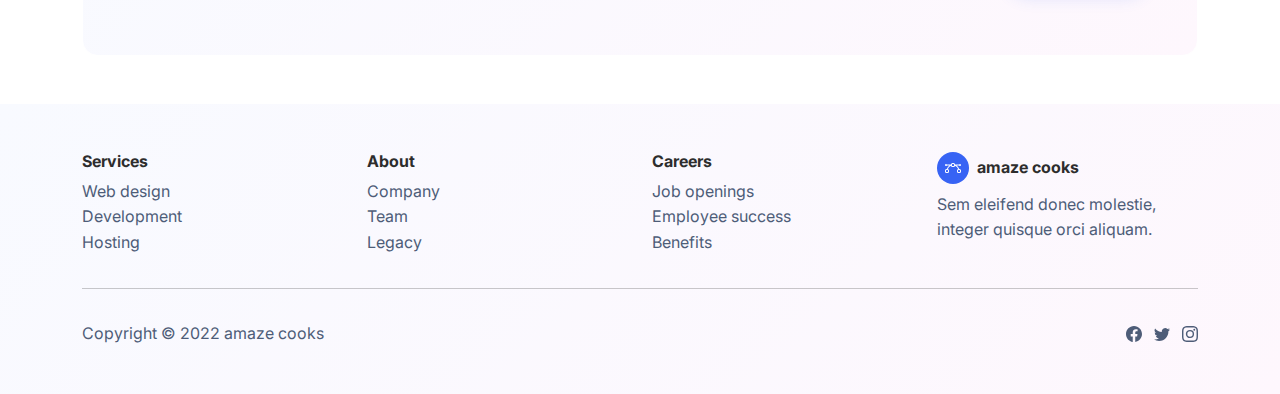
==== commit d5141c79: "added rated chef cards" ====
--- a/index.html
+++ b/index.html
@@ -1,316 +1,890 @@
 <!DOCTYPE html>
 <html lang="en">
+  <head>
+    <meta charset="utf-8" />
+    <meta
+      name="viewport"
+      content="width=device-width, initial-scale=1.0, shrink-to-fit=no"
+    />
+    <title>Home - amaze cooks</title>
+    <link rel="stylesheet" href="assets/bootstrap/css/bootstrap.min.css" />
+    <link
+      rel="stylesheet"
+      href="https://fonts.googleapis.com/css?family=Inter:300italic,400italic,600italic,700italic,800italic,400,300,600,700,800&amp;display=swap"
+    />
+    <link rel="stylesheet" href="styles.css" />
+  </head>
 
-<head>
-    <meta charset="utf-8">
-    <meta name="viewport" content="width=device-width, initial-scale=1.0, shrink-to-fit=no">
-    <title>Home - amaze cooks</title>
-    <link rel="stylesheet" href="assets/bootstrap/css/bootstrap.min.css">
-    <link rel="stylesheet" href="https://fonts.googleapis.com/css?family=Inter:300italic,400italic,600italic,700italic,800italic,400,300,600,700,800&amp;display=swap">
-</head>
-
-<body style="/*background: url(&quot;design.jpg&quot;);*/background-position: 0 -60px;">
-    <nav class="navbar navbar-light navbar-expand-md fixed-top navbar-shrink py-3" id="mainNav">
-        <div class="container"><a class="navbar-brand d-flex align-items-center" href="/"><span class="bs-icon-sm bs-icon-circle bs-icon-primary shadow d-flex justify-content-center align-items-center me-2 bs-icon"><svg xmlns="http://www.w3.org/2000/svg" width="1em" height="1em" fill="currentColor" viewBox="0 0 16 16" class="bi bi-bezier">
-                        <path fill-rule="evenodd" d="M0 10.5A1.5 1.5 0 0 1 1.5 9h1A1.5 1.5 0 0 1 4 10.5v1A1.5 1.5 0 0 1 2.5 13h-1A1.5 1.5 0 0 1 0 11.5v-1zm1.5-.5a.5.5 0 0 0-.5.5v1a.5.5 0 0 0 .5.5h1a.5.5 0 0 0 .5-.5v-1a.5.5 0 0 0-.5-.5h-1zm10.5.5A1.5 1.5 0 0 1 13.5 9h1a1.5 1.5 0 0 1 1.5 1.5v1a1.5 1.5 0 0 1-1.5 1.5h-1a1.5 1.5 0 0 1-1.5-1.5v-1zm1.5-.5a.5.5 0 0 0-.5.5v1a.5.5 0 0 0 .5.5h1a.5.5 0 0 0 .5-.5v-1a.5.5 0 0 0-.5-.5h-1zM6 4.5A1.5 1.5 0 0 1 7.5 3h1A1.5 1.5 0 0 1 10 4.5v1A1.5 1.5 0 0 1 8.5 7h-1A1.5 1.5 0 0 1 6 5.5v-1zM7.5 4a.5.5 0 0 0-.5.5v1a.5.5 0 0 0 .5.5h1a.5.5 0 0 0 .5-.5v-1a.5.5 0 0 0-.5-.5h-1z"></path>
-                        <path d="M6 4.5H1.866a1 1 0 1 0 0 1h2.668A6.517 6.517 0 0 0 1.814 9H2.5c.123 0 .244.015.358.043a5.517 5.517 0 0 1 3.185-3.185A1.503 1.503 0 0 1 6 5.5v-1zm3.957 1.358A1.5 1.5 0 0 0 10 5.5v-1h4.134a1 1 0 1 1 0 1h-2.668a6.517 6.517 0 0 1 2.72 3.5H13.5c-.123 0-.243.015-.358.043a5.517 5.517 0 0 0-3.185-3.185z"></path>
-                    </svg></span><span>amaze cooks</span></a><button data-bs-toggle="collapse" class="navbar-toggler" data-bs-target="#navcol-1"><span class="visually-hidden">Toggle navigation</span><span class="navbar-toggler-icon"></span></button>
-            <div class="collapse navbar-collapse" id="navcol-1">
-                <ul class="navbar-nav mx-auto">
-                    <li class="nav-item"><a class="nav-link active" href="index.html">Home</a></li>
-                    <li class="nav-item"><a class="nav-link" href="services.html">Services</a></li>
-                    <li class="nav-item"><a class="nav-link" href="projects.html">Projects</a></li>
-                    <li class="nav-item"><a class="nav-link" href="pricing.html">Pricing</a></li>
-                    <li class="nav-item"><a class="nav-link" href="contacts.html">Contacts</a></li>
-                </ul><a class="btn btn-primary shadow" role="button" href="signup.html">Sign up</a>
-            </div>
-        </div>
+  <body
+    style="
+      /*background: url(&quot;design.jpg&quot;);*/
+      background-position: 0 -60px;
+    "
+  >
+    <nav
+      class="navbar navbar-light navbar-expand-md fixed-top navbar-shrink py-3"
+      id="mainNav"
+    >
+      <div class="container">
+        <a class="navbar-brand d-flex align-items-center" href="/"
+          ><span
+            class="bs-icon-sm bs-icon-circle bs-icon-primary shadow d-flex justify-content-center align-items-center me-2 bs-icon"
+            ><svg
+              xmlns="http://www.w3.org/2000/svg"
+              width="1em"
+              height="1em"
+              fill="currentColor"
+              viewBox="0 0 16 16"
+              class="bi bi-bezier"
+            >
+              <path
+                fill-rule="evenodd"
+                d="M0 10.5A1.5 1.5 0 0 1 1.5 9h1A1.5 1.5 0 0 1 4 10.5v1A1.5 1.5 0 0 1 2.5 13h-1A1.5 1.5 0 0 1 0 11.5v-1zm1.5-.5a.5.5 0 0 0-.5.5v1a.5.5 0 0 0 .5.5h1a.5.5 0 0 0 .5-.5v-1a.5.5 0 0 0-.5-.5h-1zm10.5.5A1.5 1.5 0 0 1 13.5 9h1a1.5 1.5 0 0 1 1.5 1.5v1a1.5 1.5 0 0 1-1.5 1.5h-1a1.5 1.5 0 0 1-1.5-1.5v-1zm1.5-.5a.5.5 0 0 0-.5.5v1a.5.5 0 0 0 .5.5h1a.5.5 0 0 0 .5-.5v-1a.5.5 0 0 0-.5-.5h-1zM6 4.5A1.5 1.5 0 0 1 7.5 3h1A1.5 1.5 0 0 1 10 4.5v1A1.5 1.5 0 0 1 8.5 7h-1A1.5 1.5 0 0 1 6 5.5v-1zM7.5 4a.5.5 0 0 0-.5.5v1a.5.5 0 0 0 .5.5h1a.5.5 0 0 0 .5-.5v-1a.5.5 0 0 0-.5-.5h-1z"
+              ></path>
+              <path
+                d="M6 4.5H1.866a1 1 0 1 0 0 1h2.668A6.517 6.517 0 0 0 1.814 9H2.5c.123 0 .244.015.358.043a5.517 5.517 0 0 1 3.185-3.185A1.503 1.503 0 0 1 6 5.5v-1zm3.957 1.358A1.5 1.5 0 0 0 10 5.5v-1h4.134a1 1 0 1 1 0 1h-2.668a6.517 6.517 0 0 1 2.72 3.5H13.5c-.123 0-.243.015-.358.043a5.517 5.517 0 0 0-3.185-3.185z"
+              ></path></svg></span
+          ><span>amaze cooks</span></a
+        ><button
+          data-bs-toggle="collapse"
+          class="navbar-toggler"
+          data-bs-target="#navcol-1"
+        >
+          <span class="visually-hidden">Toggle navigation</span
+          ><span class="navbar-toggler-icon"></span>
+        </button>
+        <div class="collapse navbar-collapse" id="navcol-1">
+          <ul class="navbar-nav mx-auto">
+            <li class="nav-item">
+              <a class="nav-link active" href="index.html">Home</a>
+            </li>
+            <li class="nav-item">
+              <a class="nav-link" href="services.html">Services</a>
+            </li>
+            <li class="nav-item">
+              <a class="nav-link" href="projects.html">Projects</a>
+            </li>
+            <li class="nav-item">
+              <a class="nav-link" href="pricing.html">Pricing</a>
+            </li>
+            <li class="nav-item">
+              <a class="nav-link" href="contacts.html">Contacts</a>
+            </li>
+          </ul>
+          <a class="btn btn-primary shadow" role="button" href="signup.html"
+            >Sign up</a
+          >
+        </div>
+      </div>
     </nav>
     <header class="bg-primary-gradient pt-5">
-        <div class="container pt-4 pt-xl-5">
-            <div class="row pt-5">
-                <div class="col-md-8 col-xl-6 text-center text-md-start mx-auto">
-                    <div class="text-center">
-                        <p class="fw-bold text-success mb-2">Voted #1 Worldwide</p>
-                        <h1 class="fw-bold">The best solution for you and your customers</h1>
-                    </div>
-                </div>
-                <div class="col-12 col-lg-10 mx-auto">
-                    <div class="position-relative" style="display: flex;flex-wrap: wrap;justify-content: flex-end;">
-                        <div style="position: relative;flex: 0 0 45%;transform: translate3d(-15%, 35%, 0);"><img class="img-fluid" data-bss-parallax="" data-bss-parallax-speed="0.8" src="assets/img/products/3.jpg"></div>
-                        <div style="position: relative;flex: 0 0 45%;transform: translate3d(-5%, 20%, 0);"><img class="img-fluid" data-bss-parallax="" data-bss-parallax-speed="0.4" src="assets/img/products/2.jpg"></div>
-                        <div style="position: relative;flex: 0 0 60%;transform: translate3d(0, 0%, 0);"><img class="img-fluid" data-bss-parallax="" data-bss-parallax-speed="0.25" src="assets/img/products/1.jpg"></div>
-                        <!-- <div style="position: relative;flex: 0 0 60%;transform: translate3d(-60%, -70%, 0);"><img class="img-fluid" data-bss-parallax="" data-bss-parallax-speed="0.25" style="width: 55%;" src="assets/img/products/3.jpg"></div> -->
-                    </div>
-                </div>
-            </div>
-        </div>
+      <div class="container pt-4 pt-xl-5">
+        <div class="row pt-5">
+          <div class="col-md-8 col-xl-6 text-center text-md-start mx-auto">
+            <div class="text-center">
+              <p class="fw-bold text-success mb-2">Voted #1 Worldwide</p>
+              <h1 class="fw-bold">
+                The best solution for you and your customers
+              </h1>
+            </div>
+          </div>
+          <div class="col-12 col-lg-10 mx-auto">
+            <div
+              class="position-relative"
+              style="
+                display: flex;
+                flex-wrap: wrap;
+                justify-content: flex-end;
+                margin-top: 40px;
+              "
+            >
+              <div style="position: relative; flex: 0 0 45%">
+                <img
+                  class="img-fluid category"
+                  data-bss-parallax=""
+                  data-bss-parallax-speed="0.8"
+                  src="assets/img/products/veg.jpg"
+                />
+              </div>
+              <div style="position: relative; flex: 0 0 45%">
+                <img
+                  class="img-fluid category"
+                  data-bss-parallax=""
+                  data-bss-parallax-speed="0.8"
+                  src="assets/img/products/non-veg.jpg"
+                />
+              </div>
+              <div style="position: relative; flex: 0 0 45%">
+                <img
+                  class="img-fluid category"
+                  data-bss-parallax=""
+                  data-bss-parallax-speed="0.8"
+                  src="assets/img/products/deserts.jpg"
+                />
+              </div>
+              <div style="position: relative; flex: 0 0 45%">
+                <img
+                  class="img-fluid category"
+                  data-bss-parallax=""
+                  data-bss-parallax-speed="0.8"
+                  src="assets/img/products/chats.jpg"
+                />
+              </div>
+            </div>
+          </div>
+        </div>
+      </div>
     </header>
     <section class="py-5">
-        <div class="container text-center py-5">
-            <p class="mb-4" style="font-size: 1.6rem;">Used by <span class="bg-success-light p-1"><strong>2400+</strong></span>&nbsp;of the best companies in the world.</p><a href="#"> <img class="m-3" src="assets/img/brands/instacart.png"></a><a href="#"> <img class="m-3" src="assets/img/brands/kickstarter.png"></a><a href="#"> <img class="m-3" src="assets/img/brands/lyft.png"></a><a href="#"> <img class="m-3" src="assets/img/brands/shopify.png"></a><a href="#"> <img class="m-3" src="assets/img/brands/pinterest.png"></a><a href="#"> <img class="m-3" src="assets/img/brands/twitter.png"></a>
-        </div>
+      <div class="container text-center py-5">
+        <p class="mb-4" style="font-size: 1.6rem">
+          Used by
+          <span class="bg-success-light p-1"><strong>2400+</strong></span
+          >&nbsp;of the best companies in the world.
+        </p>
+        <a href="#">
+          <img class="m-3" src="assets/img/brands/instacart.png" /></a
+        ><a href="#">
+          <img class="m-3" src="assets/img/brands/kickstarter.png" /></a
+        ><a href="#"> <img class="m-3" src="assets/img/brands/lyft.png" /></a
+        ><a href="#">
+          <img class="m-3" src="assets/img/brands/shopify.png"
+        /></a>
+
+        <a href="#">
+          <img class="m-3" src="assets/img/brands/pinterest.png"
+        /></a>
+        <a href="#"> <img class="m-3" src="assets/img/brands/twitter.png" /></a>
+      </div>
+    </section>
+    <div>
+      <div class="container">
+        <h2
+          style="
+            margin-top: 52px;
+            margin-left: 34px;
+            font-family: 'Open Sans', sans-serif;
+            font-size: 22px;
+            font-weight: 800;
+            line-height: 32px;
+            color: rgb(0, 0, 0);
+          "
+        >
+          Recent
+        </h2>
+        <div class="cust_bloglistintro">
+          <p
+            style="
+              margin-left: 34px;
+              color: rgba(255, 255, 255, 0.5);
+              font-size: 14px;
+            "
+          ></p>
+        </div>
+        <div class="row">
+          <div
+            class="col-md-4 cust_blogteaser"
+            style="padding-bottom: 20px; margin-bottom: 32px"
+          >
+            <a href="#"
+              ><img
+                class="img-fluid"
+                style="height: auto"
+                src="assets/img/products/resize-chef1.png"
+            /></a>
+            <h3
+              style="
+                text-align: left;
+                margin-top: 20px;
+                font-family: 'Open Sans', sans-serif;
+                font-size: 18px;
+                margin-right: 0;
+                margin-left: 24px;
+                line-height: 34px;
+                letter-spacing: 0px;
+                font-style: normal;
+                font-weight: bold;
+              "
+            >
+              INS: Claims Executive Forum 2018<br />
+            </h3>
+            <p
+              class="text-secondary"
+              style="
+                text-align: left;
+                font-size: 14px;
+                font-family: 'Open Sans', sans-serif;
+                line-height: 22px;
+                color: rgb(9, 9, 10);
+                margin-left: 24px;
+              "
+            >
+              Aenean tortor est, vulputate quis leo in, vehicula rhoncus lacus.
+              Praesent aliquam in tellus eu gravida. Aliquam varius finibus est,
+              interdum justo suscipit id.
+            </p>
+            <a class="h4" href="#"
+              ><i class="fa fa-arrow-circle-right" style="margin-left: 23px"></i
+            ></a>
+          </div>
+          <div
+            class="col-md-4 cust_blogteaser"
+            style="padding-bottom: 20px; margin-bottom: 32px"
+          >
+            <a href="#"
+              ><img
+                class="img-fluid"
+                style="height: auto"
+                src="assets/img/products/resize-chef2.png"
+            /></a>
+            <h3
+              style="
+                text-align: left;
+                margin-top: 20px;
+                font-family: 'Open Sans', sans-serif;
+                font-size: 18px;
+                margin-right: 0;
+                margin-left: 24px;
+                line-height: 34px;
+                letter-spacing: 0px;
+                font-style: normal;
+                font-weight: bold;
+              "
+            >
+              INS: Claims Executive Forum 2018<br />
+            </h3>
+            <p
+              class="text-secondary"
+              style="
+                text-align: left;
+                font-size: 14px;
+                font-family: 'Open Sans', sans-serif;
+                line-height: 22px;
+                color: rgb(9, 9, 10);
+                margin-left: 24px;
+              "
+            >
+              Aenean tortor est, vulputate quis leo in, vehicula rhoncus lacus.
+              Praesent aliquam in tellus eu gravida. Aliquam varius finibus est,
+              interdum justo suscipit id.
+            </p>
+            <a class="h4" href="#"
+              ><i class="fa fa-arrow-circle-right" style="margin-left: 23px"></i
+            ></a>
+          </div>
+          <div
+            class="col-md-4 cust_blogteaser"
+            style="padding-bottom: 20px; margin-bottom: 32px"
+          >
+            <a href="#"
+              ><img
+                class="img-fluid"
+                style="height: auto"
+                src="assets/img/products/resize-chef3.png"
+            /></a>
+            <h3
+              style="
+                text-align: left;
+                margin-top: 20px;
+                font-family: 'Open Sans', sans-serif;
+                font-size: 18px;
+                margin-right: 0;
+                margin-left: 24px;
+                line-height: 34px;
+                letter-spacing: 0px;
+                font-style: normal;
+                font-weight: bold;
+              "
+            >
+              INS: Claims Executive Forum 2018<br />
+            </h3>
+            <p
+              class="text-secondary"
+              style="
+                text-align: left;
+                font-size: 14px;
+                font-family: 'Open Sans', sans-serif;
+                line-height: 22px;
+                color: rgb(9, 9, 10);
+                margin-left: 24px;
+              "
+            >
+              Aenean tortor est, vulputate quis leo in, vehicula rhoncus lacus.
+              Praesent aliquam in tellus eu gravida. Aliquam varius finibus est,
+              interdum justo suscipit id.
+            </p>
+            <a class="h4" href="#"
+              ><i class="fa fa-arrow-circle-right" style="margin-left: 23px"></i
+            ></a>
+          </div>
+        </div>
+      </div>
+    </div>
+    <section>
+      <div class="container bg-primary-gradient py-5">
+        <div class="row">
+          <div class="col-md-8 col-xl-6 text-center mx-auto">
+            <p class="fw-bold text-success mb-2">Our Services</p>
+            <h3 class="fw-bold">What we can do for you</h3>
+          </div>
+        </div>
+        <div class="py-5 p-lg-5">
+          <div
+            class="row row-cols-1 row-cols-md-2 mx-auto"
+            style="max-width: 900px"
+          >
+            <div class="col mb-5">
+              <div class="card shadow-sm">
+                <div class="card-body px-4 py-5 px-md-5">
+                  <div
+                    class="bs-icon-lg d-flex justify-content-center align-items-center mb-3 bs-icon"
+                    style="top: 1rem; right: 1rem; position: absolute"
+                  >
+                    <svg
+                      xmlns="http://www.w3.org/2000/svg"
+                      width="1em"
+                      height="1em"
+                      fill="currentColor"
+                      viewBox="0 0 16 16"
+                      class="bi bi-bell"
+                    >
+                      <path
+                        d="M8 16a2 2 0 0 0 2-2H6a2 2 0 0 0 2 2zM8 1.918l-.797.161A4.002 4.002 0 0 0 4 6c0 .628-.134 2.197-.459 3.742-.16.767-.376 1.566-.663 2.258h10.244c-.287-.692-.502-1.49-.663-2.258C12.134 8.197 12 6.628 12 6a4.002 4.002 0 0 0-3.203-3.92L8 1.917zM14.22 12c.223.447.481.801.78 1H1c.299-.199.557-.553.78-1C2.68 10.2 3 6.88 3 6c0-2.42 1.72-4.44 4.005-4.901a1 1 0 1 1 1.99 0A5.002 5.002 0 0 1 13 6c0 .88.32 4.2 1.22 6z"
+                      ></path>
+                    </svg>
+                  </div>
+                  <h5 class="fw-bold card-title">
+                    Lorem ipsum dolor sit&nbsp;
+                  </h5>
+                  <p class="text-muted card-text mb-4">
+                    Erat netus est hendrerit, nullam et quis ad cras porttitor
+                    iaculis. Bibendum vulputate cras aenean.
+                  </p>
+                  <button class="btn btn-primary shadow" type="button">
+                    Learn more
+                  </button>
+                </div>
+              </div>
+            </div>
+            <div class="col mb-5">
+              <div class="card shadow-sm">
+                <div class="card-body px-4 py-5 px-md-5">
+                  <div
+                    class="bs-icon-lg d-flex justify-content-center align-items-center mb-3 bs-icon"
+                    style="top: 1rem; right: 1rem; position: absolute"
+                  >
+                    <svg
+                      xmlns="http://www.w3.org/2000/svg"
+                      width="1em"
+                      height="1em"
+                      fill="currentColor"
+                      viewBox="0 0 16 16"
+                      class="bi bi-bezier"
+                    >
+                      <path
+                        fill-rule="evenodd"
+                        d="M0 10.5A1.5 1.5 0 0 1 1.5 9h1A1.5 1.5 0 0 1 4 10.5v1A1.5 1.5 0 0 1 2.5 13h-1A1.5 1.5 0 0 1 0 11.5v-1zm1.5-.5a.5.5 0 0 0-.5.5v1a.5.5 0 0 0 .5.5h1a.5.5 0 0 0 .5-.5v-1a.5.5 0 0 0-.5-.5h-1zm10.5.5A1.5 1.5 0 0 1 13.5 9h1a1.5 1.5 0 0 1 1.5 1.5v1a1.5 1.5 0 0 1-1.5 1.5h-1a1.5 1.5 0 0 1-1.5-1.5v-1zm1.5-.5a.5.5 0 0 0-.5.5v1a.5.5 0 0 0 .5.5h1a.5.5 0 0 0 .5-.5v-1a.5.5 0 0 0-.5-.5h-1zM6 4.5A1.5 1.5 0 0 1 7.5 3h1A1.5 1.5 0 0 1 10 4.5v1A1.5 1.5 0 0 1 8.5 7h-1A1.5 1.5 0 0 1 6 5.5v-1zM7.5 4a.5.5 0 0 0-.5.5v1a.5.5 0 0 0 .5.5h1a.5.5 0 0 0 .5-.5v-1a.5.5 0 0 0-.5-.5h-1z"
+                      ></path>
+                      <path
+                        d="M6 4.5H1.866a1 1 0 1 0 0 1h2.668A6.517 6.517 0 0 0 1.814 9H2.5c.123 0 .244.015.358.043a5.517 5.517 0 0 1 3.185-3.185A1.503 1.503 0 0 1 6 5.5v-1zm3.957 1.358A1.5 1.5 0 0 0 10 5.5v-1h4.134a1 1 0 1 1 0 1h-2.668a6.517 6.517 0 0 1 2.72 3.5H13.5c-.123 0-.243.015-.358.043a5.517 5.517 0 0 0-3.185-3.185z"
+                      ></path>
+                    </svg>
+                  </div>
+                  <h5 class="fw-bold card-title">
+                    Lorem ipsum dolor sit&nbsp;
+                  </h5>
+                  <p class="text-muted card-text mb-4">
+                    Erat netus est hendrerit, nullam et quis ad cras porttitor
+                    iaculis. Bibendum vulputate cras aenean.
+                  </p>
+                  <button class="btn btn-primary shadow" type="button">
+                    Learn more
+                  </button>
+                </div>
+              </div>
+            </div>
+            <div class="col mb-4">
+              <div class="card shadow-sm">
+                <div class="card-body px-4 py-5 px-md-5">
+                  <div
+                    class="bs-icon-lg d-flex justify-content-center align-items-center mb-3 bs-icon"
+                    style="top: 1rem; right: 1rem; position: absolute"
+                  >
+                    <svg
+                      xmlns="http://www.w3.org/2000/svg"
+                      width="1em"
+                      height="1em"
+                      fill="currentColor"
+                      viewBox="0 0 16 16"
+                      class="bi bi-pin-angle"
+                    >
+                      <path
+                        d="M9.828.722a.5.5 0 0 1 .354.146l4.95 4.95a.5.5 0 0 1 0 .707c-.48.48-1.072.588-1.503.588-.177 0-.335-.018-.46-.039l-3.134 3.134a5.927 5.927 0 0 1 .16 1.013c.046.702-.032 1.687-.72 2.375a.5.5 0 0 1-.707 0l-2.829-2.828-3.182 3.182c-.195.195-1.219.902-1.414.707-.195-.195.512-1.22.707-1.414l3.182-3.182-2.828-2.829a.5.5 0 0 1 0-.707c.688-.688 1.673-.767 2.375-.72a5.922 5.922 0 0 1 1.013.16l3.134-3.133a2.772 2.772 0 0 1-.04-.461c0-.43.108-1.022.589-1.503a.5.5 0 0 1 .353-.146zm.122 2.112v-.002.002zm0-.002v.002a.5.5 0 0 1-.122.51L6.293 6.878a.5.5 0 0 1-.511.12H5.78l-.014-.004a4.507 4.507 0 0 0-.288-.076 4.922 4.922 0 0 0-.765-.116c-.422-.028-.836.008-1.175.15l5.51 5.509c.141-.34.177-.753.149-1.175a4.924 4.924 0 0 0-.192-1.054l-.004-.013v-.001a.5.5 0 0 1 .12-.512l3.536-3.535a.5.5 0 0 1 .532-.115l.096.022c.087.017.208.034.344.034.114 0 .23-.011.343-.04L9.927 2.028c-.029.113-.04.23-.04.343a1.779 1.779 0 0 0 .062.46z"
+                      ></path>
+                    </svg>
+                  </div>
+                  <h5 class="fw-bold card-title">
+                    Lorem ipsum dolor sit&nbsp;
+                  </h5>
+                  <p class="text-muted card-text mb-4">
+                    Erat netus est hendrerit, nullam et quis ad cras porttitor
+                    iaculis. Bibendum vulputate cras aenean.
+                  </p>
+                  <button class="btn btn-primary shadow" type="button">
+                    Learn more
+                  </button>
+                </div>
+              </div>
+            </div>
+            <div class="col mb-4">
+              <div class="card shadow-sm">
+                <div class="card-body px-4 py-5 px-md-5">
+                  <div
+                    class="bs-icon-lg d-flex justify-content-center align-items-center mb-3 bs-icon"
+                    style="top: 1rem; right: 1rem; position: absolute"
+                  >
+                    <svg
+                      xmlns="http://www.w3.org/2000/svg"
+                      width="1em"
+                      height="1em"
+                      fill="currentColor"
+                      viewBox="0 0 16 16"
+                      class="bi bi-chat-quote"
+                    >
+                      <path
+                        d="M2.678 11.894a1 1 0 0 1 .287.801 10.97 10.97 0 0 1-.398 2c1.395-.323 2.247-.697 2.634-.893a1 1 0 0 1 .71-.074A8.06 8.06 0 0 0 8 14c3.996 0 7-2.807 7-6 0-3.192-3.004-6-7-6S1 4.808 1 8c0 1.468.617 2.83 1.678 3.894zm-.493 3.905a21.682 21.682 0 0 1-.713.129c-.2.032-.352-.176-.273-.362a9.68 9.68 0 0 0 .244-.637l.003-.01c.248-.72.45-1.548.524-2.319C.743 11.37 0 9.76 0 8c0-3.866 3.582-7 8-7s8 3.134 8 7-3.582 7-8 7a9.06 9.06 0 0 1-2.347-.306c-.52.263-1.639.742-3.468 1.105z"
+                      ></path>
+                      <path
+                        d="M7.066 6.76A1.665 1.665 0 0 0 4 7.668a1.667 1.667 0 0 0 2.561 1.406c-.131.389-.375.804-.777 1.22a.417.417 0 0 0 .6.58c1.486-1.54 1.293-3.214.682-4.112zm4 0A1.665 1.665 0 0 0 8 7.668a1.667 1.667 0 0 0 2.561 1.406c-.131.389-.375.804-.777 1.22a.417.417 0 0 0 .6.58c1.486-1.54 1.293-3.214.682-4.112z"
+                      ></path>
+                    </svg>
+                  </div>
+                  <h5 class="fw-bold card-title">
+                    Lorem ipsum dolor sit&nbsp;
+                  </h5>
+                  <p class="text-muted card-text mb-4">
+                    Erat netus est hendrerit, nullam et quis ad cras porttitor
+                    iaculis. Bibendum vulputate cras aenean.
+                  </p>
+                  <button class="btn btn-primary shadow" type="button">
+                    Learn more
+                  </button>
+                </div>
+              </div>
+            </div>
+          </div>
+        </div>
+      </div>
     </section>
     <section>
-        <div class="container bg-primary-gradient py-5">
-            <div class="row">
-                <div class="col-md-8 col-xl-6 text-center mx-auto">
-                    <p class="fw-bold text-success mb-2">Our Services</p>
-                    <h3 class="fw-bold">What we can do for you</h3>
-                </div>
-            </div>
-            <div class="py-5 p-lg-5">
-                <div class="row row-cols-1 row-cols-md-2 mx-auto" style="max-width: 900px;">
-                    <div class="col mb-5">
-                        <div class="card shadow-sm">
-                            <div class="card-body px-4 py-5 px-md-5">
-                                <div class="bs-icon-lg d-flex justify-content-center align-items-center mb-3 bs-icon" style="top: 1rem;right: 1rem;position: absolute;"><svg xmlns="http://www.w3.org/2000/svg" width="1em" height="1em" fill="currentColor" viewBox="0 0 16 16" class="bi bi-bell">
-                                        <path d="M8 16a2 2 0 0 0 2-2H6a2 2 0 0 0 2 2zM8 1.918l-.797.161A4.002 4.002 0 0 0 4 6c0 .628-.134 2.197-.459 3.742-.16.767-.376 1.566-.663 2.258h10.244c-.287-.692-.502-1.49-.663-2.258C12.134 8.197 12 6.628 12 6a4.002 4.002 0 0 0-3.203-3.92L8 1.917zM14.22 12c.223.447.481.801.78 1H1c.299-.199.557-.553.78-1C2.68 10.2 3 6.88 3 6c0-2.42 1.72-4.44 4.005-4.901a1 1 0 1 1 1.99 0A5.002 5.002 0 0 1 13 6c0 .88.32 4.2 1.22 6z"></path>
-                                    </svg></div>
-                                <h5 class="fw-bold card-title">Lorem ipsum dolor sit&nbsp;</h5>
-                                <p class="text-muted card-text mb-4">Erat netus est hendrerit, nullam et quis ad cras porttitor iaculis. Bibendum vulputate cras aenean.</p><button class="btn btn-primary shadow" type="button">Learn more</button>
-                            </div>
-                        </div>
-                    </div>
-                    <div class="col mb-5">
-                        <div class="card shadow-sm">
-                            <div class="card-body px-4 py-5 px-md-5">
-                                <div class="bs-icon-lg d-flex justify-content-center align-items-center mb-3 bs-icon" style="top: 1rem;right: 1rem;position: absolute;"><svg xmlns="http://www.w3.org/2000/svg" width="1em" height="1em" fill="currentColor" viewBox="0 0 16 16" class="bi bi-bezier">
-                                        <path fill-rule="evenodd" d="M0 10.5A1.5 1.5 0 0 1 1.5 9h1A1.5 1.5 0 0 1 4 10.5v1A1.5 1.5 0 0 1 2.5 13h-1A1.5 1.5 0 0 1 0 11.5v-1zm1.5-.5a.5.5 0 0 0-.5.5v1a.5.5 0 0 0 .5.5h1a.5.5 0 0 0 .5-.5v-1a.5.5 0 0 0-.5-.5h-1zm10.5.5A1.5 1.5 0 0 1 13.5 9h1a1.5 1.5 0 0 1 1.5 1.5v1a1.5 1.5 0 0 1-1.5 1.5h-1a1.5 1.5 0 0 1-1.5-1.5v-1zm1.5-.5a.5.5 0 0 0-.5.5v1a.5.5 0 0 0 .5.5h1a.5.5 0 0 0 .5-.5v-1a.5.5 0 0 0-.5-.5h-1zM6 4.5A1.5 1.5 0 0 1 7.5 3h1A1.5 1.5 0 0 1 10 4.5v1A1.5 1.5 0 0 1 8.5 7h-1A1.5 1.5 0 0 1 6 5.5v-1zM7.5 4a.5.5 0 0 0-.5.5v1a.5.5 0 0 0 .5.5h1a.5.5 0 0 0 .5-.5v-1a.5.5 0 0 0-.5-.5h-1z"></path>
-                                        <path d="M6 4.5H1.866a1 1 0 1 0 0 1h2.668A6.517 6.517 0 0 0 1.814 9H2.5c.123 0 .244.015.358.043a5.517 5.517 0 0 1 3.185-3.185A1.503 1.503 0 0 1 6 5.5v-1zm3.957 1.358A1.5 1.5 0 0 0 10 5.5v-1h4.134a1 1 0 1 1 0 1h-2.668a6.517 6.517 0 0 1 2.72 3.5H13.5c-.123 0-.243.015-.358.043a5.517 5.517 0 0 0-3.185-3.185z"></path>
-                                    </svg></div>
-                                <h5 class="fw-bold card-title">Lorem ipsum dolor sit&nbsp;</h5>
-                                <p class="text-muted card-text mb-4">Erat netus est hendrerit, nullam et quis ad cras porttitor iaculis. Bibendum vulputate cras aenean.</p><button class="btn btn-primary shadow" type="button">Learn more</button>
-                            </div>
-                        </div>
-                    </div>
-                    <div class="col mb-4">
-                        <div class="card shadow-sm">
-                            <div class="card-body px-4 py-5 px-md-5">
-                                <div class="bs-icon-lg d-flex justify-content-center align-items-center mb-3 bs-icon" style="top: 1rem;right: 1rem;position: absolute;"><svg xmlns="http://www.w3.org/2000/svg" width="1em" height="1em" fill="currentColor" viewBox="0 0 16 16" class="bi bi-pin-angle">
-                                        <path d="M9.828.722a.5.5 0 0 1 .354.146l4.95 4.95a.5.5 0 0 1 0 .707c-.48.48-1.072.588-1.503.588-.177 0-.335-.018-.46-.039l-3.134 3.134a5.927 5.927 0 0 1 .16 1.013c.046.702-.032 1.687-.72 2.375a.5.5 0 0 1-.707 0l-2.829-2.828-3.182 3.182c-.195.195-1.219.902-1.414.707-.195-.195.512-1.22.707-1.414l3.182-3.182-2.828-2.829a.5.5 0 0 1 0-.707c.688-.688 1.673-.767 2.375-.72a5.922 5.922 0 0 1 1.013.16l3.134-3.133a2.772 2.772 0 0 1-.04-.461c0-.43.108-1.022.589-1.503a.5.5 0 0 1 .353-.146zm.122 2.112v-.002.002zm0-.002v.002a.5.5 0 0 1-.122.51L6.293 6.878a.5.5 0 0 1-.511.12H5.78l-.014-.004a4.507 4.507 0 0 0-.288-.076 4.922 4.922 0 0 0-.765-.116c-.422-.028-.836.008-1.175.15l5.51 5.509c.141-.34.177-.753.149-1.175a4.924 4.924 0 0 0-.192-1.054l-.004-.013v-.001a.5.5 0 0 1 .12-.512l3.536-3.535a.5.5 0 0 1 .532-.115l.096.022c.087.017.208.034.344.034.114 0 .23-.011.343-.04L9.927 2.028c-.029.113-.04.23-.04.343a1.779 1.779 0 0 0 .062.46z"></path>
-                                    </svg></div>
-                                <h5 class="fw-bold card-title">Lorem ipsum dolor sit&nbsp;</h5>
-                                <p class="text-muted card-text mb-4">Erat netus est hendrerit, nullam et quis ad cras porttitor iaculis. Bibendum vulputate cras aenean.</p><button class="btn btn-primary shadow" type="button">Learn more</button>
-                            </div>
-                        </div>
-                    </div>
-                    <div class="col mb-4">
-                        <div class="card shadow-sm">
-                            <div class="card-body px-4 py-5 px-md-5">
-                                <div class="bs-icon-lg d-flex justify-content-center align-items-center mb-3 bs-icon" style="top: 1rem;right: 1rem;position: absolute;"><svg xmlns="http://www.w3.org/2000/svg" width="1em" height="1em" fill="currentColor" viewBox="0 0 16 16" class="bi bi-chat-quote">
-                                        <path d="M2.678 11.894a1 1 0 0 1 .287.801 10.97 10.97 0 0 1-.398 2c1.395-.323 2.247-.697 2.634-.893a1 1 0 0 1 .71-.074A8.06 8.06 0 0 0 8 14c3.996 0 7-2.807 7-6 0-3.192-3.004-6-7-6S1 4.808 1 8c0 1.468.617 2.83 1.678 3.894zm-.493 3.905a21.682 21.682 0 0 1-.713.129c-.2.032-.352-.176-.273-.362a9.68 9.68 0 0 0 .244-.637l.003-.01c.248-.72.45-1.548.524-2.319C.743 11.37 0 9.76 0 8c0-3.866 3.582-7 8-7s8 3.134 8 7-3.582 7-8 7a9.06 9.06 0 0 1-2.347-.306c-.52.263-1.639.742-3.468 1.105z"></path>
-                                        <path d="M7.066 6.76A1.665 1.665 0 0 0 4 7.668a1.667 1.667 0 0 0 2.561 1.406c-.131.389-.375.804-.777 1.22a.417.417 0 0 0 .6.58c1.486-1.54 1.293-3.214.682-4.112zm4 0A1.665 1.665 0 0 0 8 7.668a1.667 1.667 0 0 0 2.561 1.406c-.131.389-.375.804-.777 1.22a.417.417 0 0 0 .6.58c1.486-1.54 1.293-3.214.682-4.112z"></path>
-                                    </svg></div>
-                                <h5 class="fw-bold card-title">Lorem ipsum dolor sit&nbsp;</h5>
-                                <p class="text-muted card-text mb-4">Erat netus est hendrerit, nullam et quis ad cras porttitor iaculis. Bibendum vulputate cras aenean.</p><button class="btn btn-primary shadow" type="button">Learn more</button>
-                            </div>
-                        </div>
-                    </div>
-                </div>
-            </div>
-        </div>
-    </section>
-    <section>
-        <div class="container py-5">
-            <div class="mx-auto" style="max-width: 900px;">
-                <div class="row row-cols-1 row-cols-md-2 d-flex justify-content-center">
-                    <div class="col mb-4">
-                        <div class="card bg-primary-light">
-                            <div class="card-body text-center px-4 py-5 px-md-5">
-                                <p class="fw-bold text-primary card-text mb-2">Fully Managed</p>
-                                <h5 class="fw-bold card-title mb-3">Lorem ipsum dolor sit&nbsp;nullam et quis ad cras porttitor</h5><button class="btn btn-primary btn-sm" type="button">Learn more</button>
-                            </div>
-                        </div>
-                    </div>
-                    <div class="col mb-4">
-                        <div class="card bg-secondary-light">
-                            <div class="card-body text-center px-4 py-5 px-md-5">
-                                <p class="fw-bold text-secondary card-text mb-2">Fully Managed</p>
-                                <h5 class="fw-bold card-title mb-3">Lorem ipsum dolor sit&nbsp;nullam et quis ad cras porttitor</h5><button class="btn btn-secondary btn-sm" type="button">Learn more</button>
-                            </div>
-                        </div>
-                    </div>
-                    <div class="col mb-4">
-                        <div class="card bg-info-light">
-                            <div class="card-body text-center px-4 py-5 px-md-5">
-                                <p class="fw-bold text-info card-text mb-2">Fully Managed</p>
-                                <h5 class="fw-bold card-title mb-3">Lorem ipsum dolor sit&nbsp;nullam et quis ad cras porttitor</h5><button class="btn btn-info btn-sm" type="button">Learn more</button>
-                            </div>
-                        </div>
-                    </div>
-                </div>
-            </div>
-        </div>
+      <div class="container py-5">
+        <div class="mx-auto" style="max-width: 900px">
+          <div
+            class="row row-cols-1 row-cols-md-2 d-flex justify-content-center"
+          >
+            <div class="col mb-4">
+              <div class="card bg-primary-light">
+                <div class="card-body text-center px-4 py-5 px-md-5">
+                  <p class="fw-bold text-primary card-text mb-2">
+                    Fully Managed
+                  </p>
+                  <h5 class="fw-bold card-title mb-3">
+                    Lorem ipsum dolor sit&nbsp;nullam et quis ad cras porttitor
+                  </h5>
+                  <button class="btn btn-primary btn-sm" type="button">
+                    Learn more
+                  </button>
+                </div>
+              </div>
+            </div>
+            <div class="col mb-4">
+              <div class="card bg-secondary-light">
+                <div class="card-body text-center px-4 py-5 px-md-5">
+                  <p class="fw-bold text-secondary card-text mb-2">
+                    Fully Managed
+                  </p>
+                  <h5 class="fw-bold card-title mb-3">
+                    Lorem ipsum dolor sit&nbsp;nullam et quis ad cras porttitor
+                  </h5>
+                  <button class="btn btn-secondary btn-sm" type="button">
+                    Learn more
+                  </button>
+                </div>
+              </div>
+            </div>
+            <div class="col mb-4">
+              <div class="card bg-info-light">
+                <div class="card-body text-center px-4 py-5 px-md-5">
+                  <p class="fw-bold text-info card-text mb-2">Fully Managed</p>
+                  <h5 class="fw-bold card-title mb-3">
+                    Lorem ipsum dolor sit&nbsp;nullam et quis ad cras porttitor
+                  </h5>
+                  <button class="btn btn-info btn-sm" type="button">
+                    Learn more
+                  </button>
+                </div>
+              </div>
+            </div>
+          </div>
+        </div>
+      </div>
     </section>
     <section class="py-5 mt-5">
-        <div class="container py-5">
-            <div class="row mb-5">
-                <div class="col-md-8 col-xl-6 text-center mx-auto">
-                    <p class="fw-bold text-success mb-2">Testimonials</p>
-                    <h2 class="fw-bold"><strong>What People Say About us</strong></h2>
-                    <p class="text-muted w-lg-50">No matter the project, our team can handle it.&nbsp;</p>
-                </div>
-            </div>
-            <div class="row row-cols-1 row-cols-sm-2 row-cols-lg-3 d-sm-flex justify-content-sm-center">
-                <div class="col mb-4">
-                    <div class="d-flex flex-column align-items-center align-items-sm-start">
-                        <p class="bg-light border rounded border-light p-4">Nisi sit justo faucibus nec ornare amet, tortor torquent. Blandit class dapibus, aliquet morbi.</p>
-                        <div class="d-flex"><img class="rounded-circle flex-shrink-0 me-3 fit-cover" width="50" height="50" src="assets/img/team/avatar2.jpg">
-                            <div>
-                                <p class="fw-bold text-primary mb-0">John Smith</p>
-                                <p class="text-muted mb-0">Erat netus</p>
-                            </div>
-                        </div>
-                    </div>
-                </div>
-                <div class="col mb-4">
-                    <div class="d-flex flex-column align-items-center align-items-sm-start">
-                        <p class="bg-light border rounded border-light p-4">Nisi sit justo faucibus nec ornare amet, tortor torquent. Blandit class dapibus, aliquet morbi.</p>
-                        <div class="d-flex"><img class="rounded-circle flex-shrink-0 me-3 fit-cover" width="50" height="50" src="assets/img/team/avatar4.jpg">
-                            <div>
-                                <p class="fw-bold text-primary mb-0">John Smith</p>
-                                <p class="text-muted mb-0">Erat netus</p>
-                            </div>
-                        </div>
-                    </div>
-                </div>
-                <div class="col mb-4">
-                    <div class="d-flex flex-column align-items-center align-items-sm-start">
-                        <p class="bg-light border rounded border-light p-4">Nisi sit justo faucibus nec ornare amet, tortor torquent. Blandit class dapibus, aliquet morbi.</p>
-                        <div class="d-flex"><img class="rounded-circle flex-shrink-0 me-3 fit-cover" width="50" height="50" src="assets/img/team/avatar5.jpg">
-                            <div>
-                                <p class="fw-bold text-primary mb-0">John Smith</p>
-                                <p class="text-muted mb-0">Erat netus</p>
-                            </div>
-                        </div>
-                    </div>
-                </div>
-            </div>
-        </div>
+      <div class="container py-5">
+        <div class="row mb-5">
+          <div class="col-md-8 col-xl-6 text-center mx-auto">
+            <p class="fw-bold text-success mb-2">Testimonials</p>
+            <h2 class="fw-bold"><strong>What People Say About us</strong></h2>
+            <p class="text-muted w-lg-50">
+              No matter the project, our team can handle it.&nbsp;
+            </p>
+          </div>
+        </div>
+        <div
+          class="row row-cols-1 row-cols-sm-2 row-cols-lg-3 d-sm-flex justify-content-sm-center"
+        >
+          <div class="col mb-4">
+            <div
+              class="d-flex flex-column align-items-center align-items-sm-start"
+            >
+              <p class="bg-light border rounded border-light p-4">
+                Nisi sit justo faucibus nec ornare amet, tortor torquent.
+                Blandit class dapibus, aliquet morbi.
+              </p>
+              <div class="d-flex">
+                <img
+                  class="rounded-circle flex-shrink-0 me-3 fit-cover"
+                  width="50"
+                  height="50"
+                  src="assets/img/team/avatar2.jpg"
+                />
+                <div>
+                  <p class="fw-bold text-primary mb-0">John Smith</p>
+                  <p class="text-muted mb-0">Erat netus</p>
+                </div>
+              </div>
+            </div>
+          </div>
+          <div class="col mb-4">
+            <div
+              class="d-flex flex-column align-items-center align-items-sm-start"
+            >
+              <p class="bg-light border rounded border-light p-4">
+                Nisi sit justo faucibus nec ornare amet, tortor torquent.
+                Blandit class dapibus, aliquet morbi.
+              </p>
+              <div class="d-flex">
+                <img
+                  class="rounded-circle flex-shrink-0 me-3 fit-cover"
+                  width="50"
+                  height="50"
+                  src="assets/img/team/avatar4.jpg"
+                />
+                <div>
+                  <p class="fw-bold text-primary mb-0">John Smith</p>
+                  <p class="text-muted mb-0">Erat netus</p>
+                </div>
+              </div>
+            </div>
+          </div>
+          <div class="col mb-4">
+            <div
+              class="d-flex flex-column align-items-center align-items-sm-start"
+            >
+              <p class="bg-light border rounded border-light p-4">
+                Nisi sit justo faucibus nec ornare amet, tortor torquent.
+                Blandit class dapibus, aliquet morbi.
+              </p>
+              <div class="d-flex">
+                <img
+                  class="rounded-circle flex-shrink-0 me-3 fit-cover"
+                  width="50"
+                  height="50"
+                  src="assets/img/team/avatar5.jpg"
+                />
+                <div>
+                  <p class="fw-bold text-primary mb-0">John Smith</p>
+                  <p class="text-muted mb-0">Erat netus</p>
+                </div>
+              </div>
+            </div>
+          </div>
+        </div>
+      </div>
     </section>
     <section class="py-5">
-        <div class="container">
-            <div class="row mb-5">
-                <div class="col-md-8 col-xl-6 text-center mx-auto">
-                    <p class="fw-bold text-success mb-2">Contacts</p>
-                    <h2 class="fw-bold">How you can reach us</h2>
-                </div>
-            </div>
-            <div class="row d-flex justify-content-center">
-                <div class="col-md-6 col-xl-4">
-                    <div>
-                        <form class="p-3 p-xl-4" method="post">
-                            <div class="mb-3"><input class="form-control" type="text" id="name-1" name="name" placeholder="Name"></div>
-                            <div class="mb-3"><input class="form-control" type="email" id="email-1" name="email" placeholder="Email"></div>
-                            <div class="mb-3"><textarea class="form-control" id="message-1" name="message" rows="6" placeholder="Message"></textarea></div>
-                            <div><button class="btn btn-primary shadow d-block w-100" type="submit">Send </button></div>
-                        </form>
-                    </div>
-                </div>
-                <div class="col-md-4 col-xl-4 d-flex justify-content-center justify-content-xl-start">
-                    <div class="d-flex flex-wrap flex-md-column justify-content-md-start align-items-md-start h-100">
-                        <div class="d-flex align-items-center p-3">
-                            <div class="bs-icon-md bs-icon-circle bs-icon-primary shadow d-flex flex-shrink-0 justify-content-center align-items-center d-inline-block bs-icon bs-icon-md"><svg xmlns="http://www.w3.org/2000/svg" width="1em" height="1em" fill="currentColor" viewBox="0 0 16 16" class="bi bi-telephone">
-                                    <path d="M3.654 1.328a.678.678 0 0 0-1.015-.063L1.605 2.3c-.483.484-.661 1.169-.45 1.77a17.568 17.568 0 0 0 4.168 6.608 17.569 17.569 0 0 0 6.608 4.168c.601.211 1.286.033 1.77-.45l1.034-1.034a.678.678 0 0 0-.063-1.015l-2.307-1.794a.678.678 0 0 0-.58-.122l-2.19.547a1.745 1.745 0 0 1-1.657-.459L5.482 8.062a1.745 1.745 0 0 1-.46-1.657l.548-2.19a.678.678 0 0 0-.122-.58L3.654 1.328zM1.884.511a1.745 1.745 0 0 1 2.612.163L6.29 2.98c.329.423.445.974.315 1.494l-.547 2.19a.678.678 0 0 0 .178.643l2.457 2.457a.678.678 0 0 0 .644.178l2.189-.547a1.745 1.745 0 0 1 1.494.315l2.306 1.794c.829.645.905 1.87.163 2.611l-1.034 1.034c-.74.74-1.846 1.065-2.877.702a18.634 18.634 0 0 1-7.01-4.42 18.634 18.634 0 0 1-4.42-7.009c-.362-1.03-.037-2.137.703-2.877L1.885.511z"></path>
-                                </svg></div>
-                            <div class="px-2">
-                                <h6 class="fw-bold mb-0">Phone</h6>
-                                <p class="text-muted mb-0">+123456789</p>
-                            </div>
-                        </div>
-                        <div class="d-flex align-items-center p-3">
-                            <div class="bs-icon-md bs-icon-circle bs-icon-primary shadow d-flex flex-shrink-0 justify-content-center align-items-center d-inline-block bs-icon bs-icon-md"><svg xmlns="http://www.w3.org/2000/svg" width="1em" height="1em" fill="currentColor" viewBox="0 0 16 16" class="bi bi-envelope">
-                                    <path fill-rule="evenodd" d="M0 4a2 2 0 0 1 2-2h12a2 2 0 0 1 2 2v8a2 2 0 0 1-2 2H2a2 2 0 0 1-2-2V4Zm2-1a1 1 0 0 0-1 1v.217l7 4.2 7-4.2V4a1 1 0 0 0-1-1H2Zm13 2.383-4.708 2.825L15 11.105V5.383Zm-.034 6.876-5.64-3.471L8 9.583l-1.326-.795-5.64 3.47A1 1 0 0 0 2 13h12a1 1 0 0 0 .966-.741ZM1 11.105l4.708-2.897L1 5.383v5.722Z"></path>
-                                </svg></div>
-                            <div class="px-2">
-                                <h6 class="fw-bold mb-0">Email</h6>
-                                <p class="text-muted mb-0">info@example.com</p>
-                            </div>
-                        </div>
-                        <div class="d-flex align-items-center p-3">
-                            <div class="bs-icon-md bs-icon-circle bs-icon-primary shadow d-flex flex-shrink-0 justify-content-center align-items-center d-inline-block bs-icon bs-icon-md"><svg xmlns="http://www.w3.org/2000/svg" width="1em" height="1em" fill="currentColor" viewBox="0 0 16 16" class="bi bi-pin">
-                                    <path d="M4.146.146A.5.5 0 0 1 4.5 0h7a.5.5 0 0 1 .5.5c0 .68-.342 1.174-.646 1.479-.126.125-.25.224-.354.298v4.431l.078.048c.203.127.476.314.751.555C12.36 7.775 13 8.527 13 9.5a.5.5 0 0 1-.5.5h-4v4.5c0 .276-.224 1.5-.5 1.5s-.5-1.224-.5-1.5V10h-4a.5.5 0 0 1-.5-.5c0-.973.64-1.725 1.17-2.189A5.921 5.921 0 0 1 5 6.708V2.277a2.77 2.77 0 0 1-.354-.298C4.342 1.674 4 1.179 4 .5a.5.5 0 0 1 .146-.354zm1.58 1.408-.002-.001.002.001zm-.002-.001.002.001A.5.5 0 0 1 6 2v5a.5.5 0 0 1-.276.447h-.002l-.012.007-.054.03a4.922 4.922 0 0 0-.827.58c-.318.278-.585.596-.725.936h7.792c-.14-.34-.407-.658-.725-.936a4.915 4.915 0 0 0-.881-.61l-.012-.006h-.002A.5.5 0 0 1 10 7V2a.5.5 0 0 1 .295-.458 1.775 1.775 0 0 0 .351-.271c.08-.08.155-.17.214-.271H5.14c.06.1.133.191.214.271a1.78 1.78 0 0 0 .37.282z"></path>
-                                </svg></div>
-                            <div class="px-2">
-                                <h6 class="fw-bold mb-0">Location</h6>
-                                <p class="text-muted mb-0">12 Example Street</p>
-                            </div>
-                        </div>
-                    </div>
-                </div>
-            </div>
-        </div>
+      <div class="container">
+        <div class="row mb-5">
+          <div class="col-md-8 col-xl-6 text-center mx-auto">
+            <p class="fw-bold text-success mb-2">Contacts</p>
+            <h2 class="fw-bold">How you can reach us</h2>
+          </div>
+        </div>
+        <div class="row d-flex justify-content-center">
+          <div class="col-md-6 col-xl-4">
+            <div>
+              <form class="p-3 p-xl-4" method="post">
+                <div class="mb-3">
+                  <input
+                    class="form-control"
+                    type="text"
+                    id="name-1"
+                    name="name"
+                    placeholder="Name"
+                  />
+                </div>
+                <div class="mb-3">
+                  <input
+                    class="form-control"
+                    type="email"
+                    id="email-1"
+                    name="email"
+                    placeholder="Email"
+                  />
+                </div>
+                <div class="mb-3">
+                  <textarea
+                    class="form-control"
+                    id="message-1"
+                    name="message"
+                    rows="6"
+                    placeholder="Message"
+                  ></textarea>
+                </div>
+                <div>
+                  <button
+                    class="btn btn-primary shadow d-block w-100"
+                    type="submit"
+                  >
+                    Send
+                  </button>
+                </div>
+              </form>
+            </div>
+          </div>
+          <div
+            class="col-md-4 col-xl-4 d-flex justify-content-center justify-content-xl-start"
+          >
+            <div
+              class="d-flex flex-wrap flex-md-column justify-content-md-start align-items-md-start h-100"
+            >
+              <div class="d-flex align-items-center p-3">
+                <div
+                  class="bs-icon-md bs-icon-circle bs-icon-primary shadow d-flex flex-shrink-0 justify-content-center align-items-center d-inline-block bs-icon bs-icon-md"
+                >
+                  <svg
+                    xmlns="http://www.w3.org/2000/svg"
+                    width="1em"
+                    height="1em"
+                    fill="currentColor"
+                    viewBox="0 0 16 16"
+                    class="bi bi-telephone"
+                  >
+                    <path
+                      d="M3.654 1.328a.678.678 0 0 0-1.015-.063L1.605 2.3c-.483.484-.661 1.169-.45 1.77a17.568 17.568 0 0 0 4.168 6.608 17.569 17.569 0 0 0 6.608 4.168c.601.211 1.286.033 1.77-.45l1.034-1.034a.678.678 0 0 0-.063-1.015l-2.307-1.794a.678.678 0 0 0-.58-.122l-2.19.547a1.745 1.745 0 0 1-1.657-.459L5.482 8.062a1.745 1.745 0 0 1-.46-1.657l.548-2.19a.678.678 0 0 0-.122-.58L3.654 1.328zM1.884.511a1.745 1.745 0 0 1 2.612.163L6.29 2.98c.329.423.445.974.315 1.494l-.547 2.19a.678.678 0 0 0 .178.643l2.457 2.457a.678.678 0 0 0 .644.178l2.189-.547a1.745 1.745 0 0 1 1.494.315l2.306 1.794c.829.645.905 1.87.163 2.611l-1.034 1.034c-.74.74-1.846 1.065-2.877.702a18.634 18.634 0 0 1-7.01-4.42 18.634 18.634 0 0 1-4.42-7.009c-.362-1.03-.037-2.137.703-2.877L1.885.511z"
+                    ></path>
+                  </svg>
+                </div>
+                <div class="px-2">
+                  <h6 class="fw-bold mb-0">Phone</h6>
+                  <p class="text-muted mb-0">+123456789</p>
+                </div>
+              </div>
+              <div class="d-flex align-items-center p-3">
+                <div
+                  class="bs-icon-md bs-icon-circle bs-icon-primary shadow d-flex flex-shrink-0 justify-content-center align-items-center d-inline-block bs-icon bs-icon-md"
+                >
+                  <svg
+                    xmlns="http://www.w3.org/2000/svg"
+                    width="1em"
+                    height="1em"
+                    fill="currentColor"
+                    viewBox="0 0 16 16"
+                    class="bi bi-envelope"
+                  >
+                    <path
+                      fill-rule="evenodd"
+                      d="M0 4a2 2 0 0 1 2-2h12a2 2 0 0 1 2 2v8a2 2 0 0 1-2 2H2a2 2 0 0 1-2-2V4Zm2-1a1 1 0 0 0-1 1v.217l7 4.2 7-4.2V4a1 1 0 0 0-1-1H2Zm13 2.383-4.708 2.825L15 11.105V5.383Zm-.034 6.876-5.64-3.471L8 9.583l-1.326-.795-5.64 3.47A1 1 0 0 0 2 13h12a1 1 0 0 0 .966-.741ZM1 11.105l4.708-2.897L1 5.383v5.722Z"
+                    ></path>
+                  </svg>
+                </div>
+                <div class="px-2">
+                  <h6 class="fw-bold mb-0">Email</h6>
+                  <p class="text-muted mb-0">info@example.com</p>
+                </div>
+              </div>
+              <div class="d-flex align-items-center p-3">
+                <div
+                  class="bs-icon-md bs-icon-circle bs-icon-primary shadow d-flex flex-shrink-0 justify-content-center align-items-center d-inline-block bs-icon bs-icon-md"
+                >
+                  <svg
+                    xmlns="http://www.w3.org/2000/svg"
+                    width="1em"
+                    height="1em"
+                    fill="currentColor"
+                    viewBox="0 0 16 16"
+                    class="bi bi-pin"
+                  >
+                    <path
+                      d="M4.146.146A.5.5 0 0 1 4.5 0h7a.5.5 0 0 1 .5.5c0 .68-.342 1.174-.646 1.479-.126.125-.25.224-.354.298v4.431l.078.048c.203.127.476.314.751.555C12.36 7.775 13 8.527 13 9.5a.5.5 0 0 1-.5.5h-4v4.5c0 .276-.224 1.5-.5 1.5s-.5-1.224-.5-1.5V10h-4a.5.5 0 0 1-.5-.5c0-.973.64-1.725 1.17-2.189A5.921 5.921 0 0 1 5 6.708V2.277a2.77 2.77 0 0 1-.354-.298C4.342 1.674 4 1.179 4 .5a.5.5 0 0 1 .146-.354zm1.58 1.408-.002-.001.002.001zm-.002-.001.002.001A.5.5 0 0 1 6 2v5a.5.5 0 0 1-.276.447h-.002l-.012.007-.054.03a4.922 4.922 0 0 0-.827.58c-.318.278-.585.596-.725.936h7.792c-.14-.34-.407-.658-.725-.936a4.915 4.915 0 0 0-.881-.61l-.012-.006h-.002A.5.5 0 0 1 10 7V2a.5.5 0 0 1 .295-.458 1.775 1.775 0 0 0 .351-.271c.08-.08.155-.17.214-.271H5.14c.06.1.133.191.214.271a1.78 1.78 0 0 0 .37.282z"
+                    ></path>
+                  </svg>
+                </div>
+                <div class="px-2">
+                  <h6 class="fw-bold mb-0">Location</h6>
+                  <p class="text-muted mb-0">12 Example Street</p>
+                </div>
+              </div>
+            </div>
+          </div>
+        </div>
+      </div>
     </section>
     <section class="py-5">
-        <div class="container">
-            <div class="border rounded border-white d-flex flex-column justify-content-between align-items-center flex-lg-row bg-primary-gradient p-4 p-lg-5">
-                <div class="text-center text-lg-start py-3 py-lg-1">
-                    <h2 class="fw-bold mb-2">Subscribe to our newsletter</h2>
-                    <p class="mb-0">Imperdiet consectetur dolor.</p>
-                </div>
-                <form class="d-flex justify-content-center flex-wrap flex-lg-nowrap" method="post">
-                    <div class="my-2"><input class="border rounded-pill shadow-sm form-control" type="email" name="email" placeholder="Your Email"></div>
-                    <div class="my-2"><button class="btn btn-primary shadow ms-2" type="submit">Subscribe </button></div>
-                </form>
-            </div>
-        </div>
+      <div class="container">
+        <div
+          class="border rounded border-white d-flex flex-column justify-content-between align-items-center flex-lg-row bg-primary-gradient p-4 p-lg-5"
+        >
+          <div class="text-center text-lg-start py-3 py-lg-1">
+            <h2 class="fw-bold mb-2">Subscribe to our newsletter</h2>
+            <p class="mb-0">Imperdiet consectetur dolor.</p>
+          </div>
+          <form
+            class="d-flex justify-content-center flex-wrap flex-lg-nowrap"
+            method="post"
+          >
+            <div class="my-2">
+              <input
+                class="border rounded-pill shadow-sm form-control"
+                type="email"
+                name="email"
+                placeholder="Your Email"
+              />
+            </div>
+            <div class="my-2">
+              <button class="btn btn-primary shadow ms-2" type="submit">
+                Subscribe
+              </button>
+            </div>
+          </form>
+        </div>
+      </div>
     </section>
     <footer class="bg-primary-gradient">
-        <div class="container py-4 py-lg-5">
-            <div class="row justify-content-center">
-                <div class="col-sm-4 col-md-3 text-center text-lg-start d-flex flex-column item">
-                    <h3 class="fs-6 fw-bold">Services</h3>
-                    <ul class="list-unstyled">
-                        <li><a href="#">Web design</a></li>
-                        <li><a href="#">Development</a></li>
-                        <li><a href="#">Hosting</a></li>
-                    </ul>
-                </div>
-                <div class="col-sm-4 col-md-3 text-center text-lg-start d-flex flex-column item">
-                    <h3 class="fs-6 fw-bold">About</h3>
-                    <ul class="list-unstyled">
-                        <li><a href="#">Company</a></li>
-                        <li><a href="#">Team</a></li>
-                        <li><a href="#">Legacy</a></li>
-                    </ul>
-                </div>
-                <div class="col-sm-4 col-md-3 text-center text-lg-start d-flex flex-column item">
-                    <h3 class="fs-6 fw-bold">Careers</h3>
-                    <ul class="list-unstyled">
-                        <li><a href="#">Job openings</a></li>
-                        <li><a href="#">Employee success</a></li>
-                        <li><a href="#">Benefits</a></li>
-                    </ul>
-                </div>
-                <div class="col-lg-3 text-center text-lg-start d-flex flex-column align-items-center order-first align-items-lg-start order-lg-last item social">
-                    <div class="fw-bold d-flex align-items-center mb-2"><span class="bs-icon-sm bs-icon-circle bs-icon-primary d-flex justify-content-center align-items-center bs-icon me-2"><svg xmlns="http://www.w3.org/2000/svg" width="1em" height="1em" fill="currentColor" viewBox="0 0 16 16" class="bi bi-bezier">
-                                <path fill-rule="evenodd" d="M0 10.5A1.5 1.5 0 0 1 1.5 9h1A1.5 1.5 0 0 1 4 10.5v1A1.5 1.5 0 0 1 2.5 13h-1A1.5 1.5 0 0 1 0 11.5v-1zm1.5-.5a.5.5 0 0 0-.5.5v1a.5.5 0 0 0 .5.5h1a.5.5 0 0 0 .5-.5v-1a.5.5 0 0 0-.5-.5h-1zm10.5.5A1.5 1.5 0 0 1 13.5 9h1a1.5 1.5 0 0 1 1.5 1.5v1a1.5 1.5 0 0 1-1.5 1.5h-1a1.5 1.5 0 0 1-1.5-1.5v-1zm1.5-.5a.5.5 0 0 0-.5.5v1a.5.5 0 0 0 .5.5h1a.5.5 0 0 0 .5-.5v-1a.5.5 0 0 0-.5-.5h-1zM6 4.5A1.5 1.5 0 0 1 7.5 3h1A1.5 1.5 0 0 1 10 4.5v1A1.5 1.5 0 0 1 8.5 7h-1A1.5 1.5 0 0 1 6 5.5v-1zM7.5 4a.5.5 0 0 0-.5.5v1a.5.5 0 0 0 .5.5h1a.5.5 0 0 0 .5-.5v-1a.5.5 0 0 0-.5-.5h-1z"></path>
-                                <path d="M6 4.5H1.866a1 1 0 1 0 0 1h2.668A6.517 6.517 0 0 0 1.814 9H2.5c.123 0 .244.015.358.043a5.517 5.517 0 0 1 3.185-3.185A1.503 1.503 0 0 1 6 5.5v-1zm3.957 1.358A1.5 1.5 0 0 0 10 5.5v-1h4.134a1 1 0 1 1 0 1h-2.668a6.517 6.517 0 0 1 2.72 3.5H13.5c-.123 0-.243.015-.358.043a5.517 5.517 0 0 0-3.185-3.185z"></path>
-                            </svg></span><span>amaze cooks</span></div>
-                    <p class="text-muted copyright">Sem eleifend donec molestie, integer quisque orci aliquam.</p>
-                </div>
-            </div>
-            <hr>
-            <div class="text-muted d-flex justify-content-between align-items-center pt-3">
-                <p class="mb-0">Copyright © 2022 amaze cooks</p>
-                <ul class="list-inline mb-0">
-                    <li class="list-inline-item"><svg xmlns="http://www.w3.org/2000/svg" width="1em" height="1em" fill="currentColor" viewBox="0 0 16 16" class="bi bi-facebook">
-                            <path d="M16 8.049c0-4.446-3.582-8.05-8-8.05C3.58 0-.002 3.603-.002 8.05c0 4.017 2.926 7.347 6.75 7.951v-5.625h-2.03V8.05H6.75V6.275c0-2.017 1.195-3.131 3.022-3.131.876 0 1.791.157 1.791.157v1.98h-1.009c-.993 0-1.303.621-1.303 1.258v1.51h2.218l-.354 2.326H9.25V16c3.824-.604 6.75-3.934 6.75-7.951z"></path>
-                        </svg></li>
-                    <li class="list-inline-item"><svg xmlns="http://www.w3.org/2000/svg" width="1em" height="1em" fill="currentColor" viewBox="0 0 16 16" class="bi bi-twitter">
-                            <path d="M5.026 15c6.038 0 9.341-5.003 9.341-9.334 0-.14 0-.282-.006-.422A6.685 6.685 0 0 0 16 3.542a6.658 6.658 0 0 1-1.889.518 3.301 3.301 0 0 0 1.447-1.817 6.533 6.533 0 0 1-2.087.793A3.286 3.286 0 0 0 7.875 6.03a9.325 9.325 0 0 1-6.767-3.429 3.289 3.289 0 0 0 1.018 4.382A3.323 3.323 0 0 1 .64 6.575v.045a3.288 3.288 0 0 0 2.632 3.218 3.203 3.203 0 0 1-.865.115 3.23 3.23 0 0 1-.614-.057 3.283 3.283 0 0 0 3.067 2.277A6.588 6.588 0 0 1 .78 13.58a6.32 6.32 0 0 1-.78-.045A9.344 9.344 0 0 0 5.026 15z"></path>
-                        </svg></li>
-                    <li class="list-inline-item"><svg xmlns="http://www.w3.org/2000/svg" width="1em" height="1em" fill="currentColor" viewBox="0 0 16 16" class="bi bi-instagram">
-                            <path d="M8 0C5.829 0 5.556.01 4.703.048 3.85.088 3.269.222 2.76.42a3.917 3.917 0 0 0-1.417.923A3.927 3.927 0 0 0 .42 2.76C.222 3.268.087 3.85.048 4.7.01 5.555 0 5.827 0 8.001c0 2.172.01 2.444.048 3.297.04.852.174 1.433.372 1.942.205.526.478.972.923 1.417.444.445.89.719 1.416.923.51.198 1.09.333 1.942.372C5.555 15.99 5.827 16 8 16s2.444-.01 3.298-.048c.851-.04 1.434-.174 1.943-.372a3.916 3.916 0 0 0 1.416-.923c.445-.445.718-.891.923-1.417.197-.509.332-1.09.372-1.942C15.99 10.445 16 10.173 16 8s-.01-2.445-.048-3.299c-.04-.851-.175-1.433-.372-1.941a3.926 3.926 0 0 0-.923-1.417A3.911 3.911 0 0 0 13.24.42c-.51-.198-1.092-.333-1.943-.372C10.443.01 10.172 0 7.998 0h.003zm-.717 1.442h.718c2.136 0 2.389.007 3.232.046.78.035 1.204.166 1.486.275.373.145.64.319.92.599.28.28.453.546.598.92.11.281.24.705.275 1.485.039.843.047 1.096.047 3.231s-.008 2.389-.047 3.232c-.035.78-.166 1.203-.275 1.485a2.47 2.47 0 0 1-.599.919c-.28.28-.546.453-.92.598-.28.11-.704.24-1.485.276-.843.038-1.096.047-3.232.047s-2.39-.009-3.233-.047c-.78-.036-1.203-.166-1.485-.276a2.478 2.478 0 0 1-.92-.598 2.48 2.48 0 0 1-.6-.92c-.109-.281-.24-.705-.275-1.485-.038-.843-.046-1.096-.046-3.233 0-2.136.008-2.388.046-3.231.036-.78.166-1.204.276-1.486.145-.373.319-.64.599-.92.28-.28.546-.453.92-.598.282-.11.705-.24 1.485-.276.738-.034 1.024-.044 2.515-.045v.002zm4.988 1.328a.96.96 0 1 0 0 1.92.96.96 0 0 0 0-1.92zm-4.27 1.122a4.109 4.109 0 1 0 0 8.217 4.109 4.109 0 0 0 0-8.217zm0 1.441a2.667 2.667 0 1 1 0 5.334 2.667 2.667 0 0 1 0-5.334z"></path>
-                        </svg></li>
-                </ul>
-            </div>
-        </div>
+      <div class="container py-4 py-lg-5">
+        <div class="row justify-content-center">
+          <div
+            class="col-sm-4 col-md-3 text-center text-lg-start d-flex flex-column item"
+          >
+            <h3 class="fs-6 fw-bold">Services</h3>
+            <ul class="list-unstyled">
+              <li><a href="#">Web design</a></li>
+              <li><a href="#">Development</a></li>
+              <li><a href="#">Hosting</a></li>
+            </ul>
+          </div>
+          <div
+            class="col-sm-4 col-md-3 text-center text-lg-start d-flex flex-column item"
+          >
+            <h3 class="fs-6 fw-bold">About</h3>
+            <ul class="list-unstyled">
+              <li><a href="#">Company</a></li>
+              <li><a href="#">Team</a></li>
+              <li><a href="#">Legacy</a></li>
+            </ul>
+          </div>
+          <div
+            class="col-sm-4 col-md-3 text-center text-lg-start d-flex flex-column item"
+          >
+            <h3 class="fs-6 fw-bold">Careers</h3>
+            <ul class="list-unstyled">
+              <li><a href="#">Job openings</a></li>
+              <li><a href="#">Employee success</a></li>
+              <li><a href="#">Benefits</a></li>
+            </ul>
+          </div>
+          <div
+            class="col-lg-3 text-center text-lg-start d-flex flex-column align-items-center order-first align-items-lg-start order-lg-last item social"
+          >
+            <div class="fw-bold d-flex align-items-center mb-2">
+              <span
+                class="bs-icon-sm bs-icon-circle bs-icon-primary d-flex justify-content-center align-items-center bs-icon me-2"
+                ><svg
+                  xmlns="http://www.w3.org/2000/svg"
+                  width="1em"
+                  height="1em"
+                  fill="currentColor"
+                  viewBox="0 0 16 16"
+                  class="bi bi-bezier"
+                >
+                  <path
+                    fill-rule="evenodd"
+                    d="M0 10.5A1.5 1.5 0 0 1 1.5 9h1A1.5 1.5 0 0 1 4 10.5v1A1.5 1.5 0 0 1 2.5 13h-1A1.5 1.5 0 0 1 0 11.5v-1zm1.5-.5a.5.5 0 0 0-.5.5v1a.5.5 0 0 0 .5.5h1a.5.5 0 0 0 .5-.5v-1a.5.5 0 0 0-.5-.5h-1zm10.5.5A1.5 1.5 0 0 1 13.5 9h1a1.5 1.5 0 0 1 1.5 1.5v1a1.5 1.5 0 0 1-1.5 1.5h-1a1.5 1.5 0 0 1-1.5-1.5v-1zm1.5-.5a.5.5 0 0 0-.5.5v1a.5.5 0 0 0 .5.5h1a.5.5 0 0 0 .5-.5v-1a.5.5 0 0 0-.5-.5h-1zM6 4.5A1.5 1.5 0 0 1 7.5 3h1A1.5 1.5 0 0 1 10 4.5v1A1.5 1.5 0 0 1 8.5 7h-1A1.5 1.5 0 0 1 6 5.5v-1zM7.5 4a.5.5 0 0 0-.5.5v1a.5.5 0 0 0 .5.5h1a.5.5 0 0 0 .5-.5v-1a.5.5 0 0 0-.5-.5h-1z"
+                  ></path>
+                  <path
+                    d="M6 4.5H1.866a1 1 0 1 0 0 1h2.668A6.517 6.517 0 0 0 1.814 9H2.5c.123 0 .244.015.358.043a5.517 5.517 0 0 1 3.185-3.185A1.503 1.503 0 0 1 6 5.5v-1zm3.957 1.358A1.5 1.5 0 0 0 10 5.5v-1h4.134a1 1 0 1 1 0 1h-2.668a6.517 6.517 0 0 1 2.72 3.5H13.5c-.123 0-.243.015-.358.043a5.517 5.517 0 0 0-3.185-3.185z"
+                  ></path></svg></span
+              ><span>amaze cooks</span>
+            </div>
+            <p class="text-muted copyright">
+              Sem eleifend donec molestie, integer quisque orci aliquam.
+            </p>
+          </div>
+        </div>
+        <hr />
+        <div
+          class="text-muted d-flex justify-content-between align-items-center pt-3"
+        >
+          <p class="mb-0">Copyright © 2022 amaze cooks</p>
+          <ul class="list-inline mb-0">
+            <li class="list-inline-item">
+              <svg
+                xmlns="http://www.w3.org/2000/svg"
+                width="1em"
+                height="1em"
+                fill="currentColor"
+                viewBox="0 0 16 16"
+                class="bi bi-facebook"
+              >
+                <path
+                  d="M16 8.049c0-4.446-3.582-8.05-8-8.05C3.58 0-.002 3.603-.002 8.05c0 4.017 2.926 7.347 6.75 7.951v-5.625h-2.03V8.05H6.75V6.275c0-2.017 1.195-3.131 3.022-3.131.876 0 1.791.157 1.791.157v1.98h-1.009c-.993 0-1.303.621-1.303 1.258v1.51h2.218l-.354 2.326H9.25V16c3.824-.604 6.75-3.934 6.75-7.951z"
+                ></path>
+              </svg>
+            </li>
+            <li class="list-inline-item">
+              <svg
+                xmlns="http://www.w3.org/2000/svg"
+                width="1em"
+                height="1em"
+                fill="currentColor"
+                viewBox="0 0 16 16"
+                class="bi bi-twitter"
+              >
+                <path
+                  d="M5.026 15c6.038 0 9.341-5.003 9.341-9.334 0-.14 0-.282-.006-.422A6.685 6.685 0 0 0 16 3.542a6.658 6.658 0 0 1-1.889.518 3.301 3.301 0 0 0 1.447-1.817 6.533 6.533 0 0 1-2.087.793A3.286 3.286 0 0 0 7.875 6.03a9.325 9.325 0 0 1-6.767-3.429 3.289 3.289 0 0 0 1.018 4.382A3.323 3.323 0 0 1 .64 6.575v.045a3.288 3.288 0 0 0 2.632 3.218 3.203 3.203 0 0 1-.865.115 3.23 3.23 0 0 1-.614-.057 3.283 3.283 0 0 0 3.067 2.277A6.588 6.588 0 0 1 .78 13.58a6.32 6.32 0 0 1-.78-.045A9.344 9.344 0 0 0 5.026 15z"
+                ></path>
+              </svg>
+            </li>
+            <li class="list-inline-item">
+              <svg
+                xmlns="http://www.w3.org/2000/svg"
+                width="1em"
+                height="1em"
+                fill="currentColor"
+                viewBox="0 0 16 16"
+                class="bi bi-instagram"
+              >
+                <path
+                  d="M8 0C5.829 0 5.556.01 4.703.048 3.85.088 3.269.222 2.76.42a3.917 3.917 0 0 0-1.417.923A3.927 3.927 0 0 0 .42 2.76C.222 3.268.087 3.85.048 4.7.01 5.555 0 5.827 0 8.001c0 2.172.01 2.444.048 3.297.04.852.174 1.433.372 1.942.205.526.478.972.923 1.417.444.445.89.719 1.416.923.51.198 1.09.333 1.942.372C5.555 15.99 5.827 16 8 16s2.444-.01 3.298-.048c.851-.04 1.434-.174 1.943-.372a3.916 3.916 0 0 0 1.416-.923c.445-.445.718-.891.923-1.417.197-.509.332-1.09.372-1.942C15.99 10.445 16 10.173 16 8s-.01-2.445-.048-3.299c-.04-.851-.175-1.433-.372-1.941a3.926 3.926 0 0 0-.923-1.417A3.911 3.911 0 0 0 13.24.42c-.51-.198-1.092-.333-1.943-.372C10.443.01 10.172 0 7.998 0h.003zm-.717 1.442h.718c2.136 0 2.389.007 3.232.046.78.035 1.204.166 1.486.275.373.145.64.319.92.599.28.28.453.546.598.92.11.281.24.705.275 1.485.039.843.047 1.096.047 3.231s-.008 2.389-.047 3.232c-.035.78-.166 1.203-.275 1.485a2.47 2.47 0 0 1-.599.919c-.28.28-.546.453-.92.598-.28.11-.704.24-1.485.276-.843.038-1.096.047-3.232.047s-2.39-.009-3.233-.047c-.78-.036-1.203-.166-1.485-.276a2.478 2.478 0 0 1-.92-.598 2.48 2.48 0 0 1-.6-.92c-.109-.281-.24-.705-.275-1.485-.038-.843-.046-1.096-.046-3.233 0-2.136.008-2.388.046-3.231.036-.78.166-1.204.276-1.486.145-.373.319-.64.599-.92.28-.28.546-.453.92-.598.282-.11.705-.24 1.485-.276.738-.034 1.024-.044 2.515-.045v.002zm4.988 1.328a.96.96 0 1 0 0 1.92.96.96 0 0 0 0-1.92zm-4.27 1.122a4.109 4.109 0 1 0 0 8.217 4.109 4.109 0 0 0 0-8.217zm0 1.441a2.667 2.667 0 1 1 0 5.334 2.667 2.667 0 0 1 0-5.334z"
+                ></path>
+              </svg>
+            </li>
+          </ul>
+        </div>
+      </div>
     </footer>
     <script src="assets/js/jquery.min.js"></script>
     <script src="assets/bootstrap/js/bootstrap.min.js"></script>
     <script src="assets/js/bold-and-bright.js"></script>
-</body>
-
-</html>+  </body>
+</html>
--- a/styles.css
+++ b/styles.css
@@ -0,0 +1,5 @@
+.category{
+    width: 650px!important;
+    height:300px!important;
+    padding: 30px;
+}
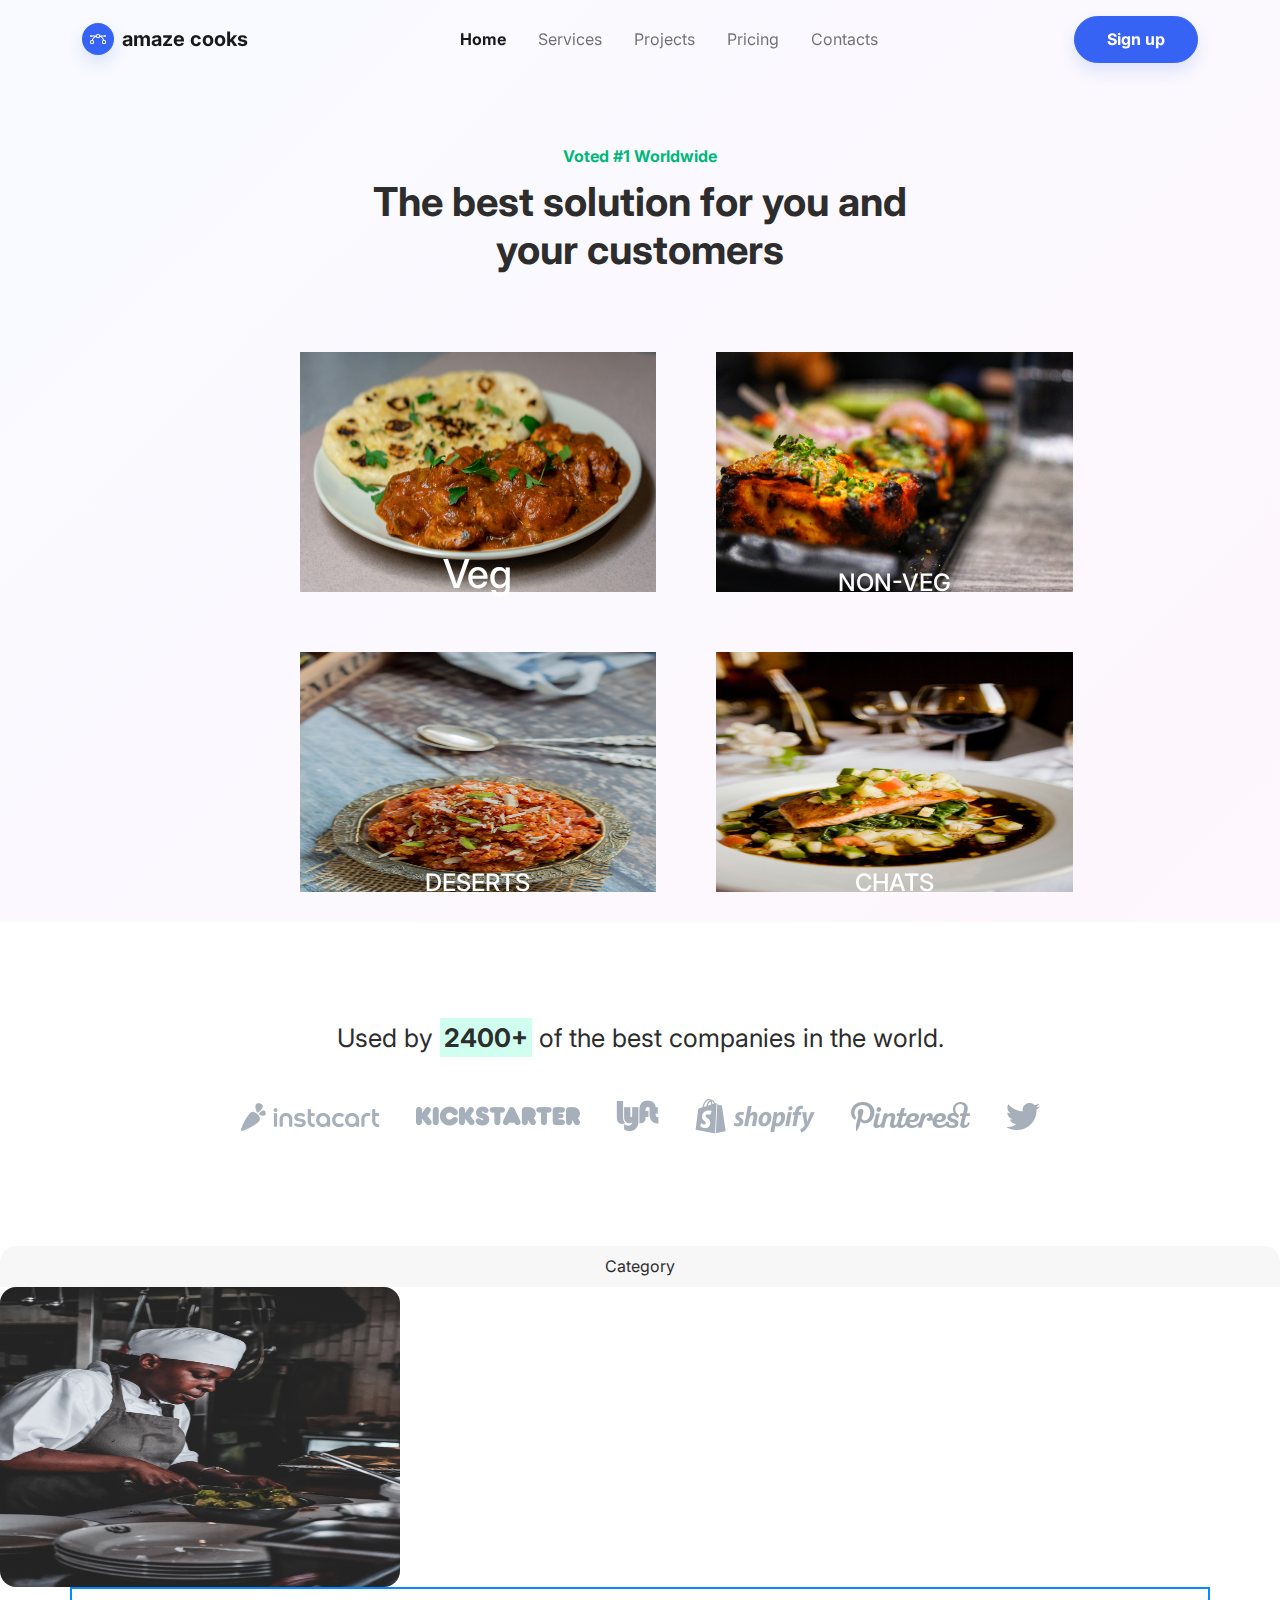
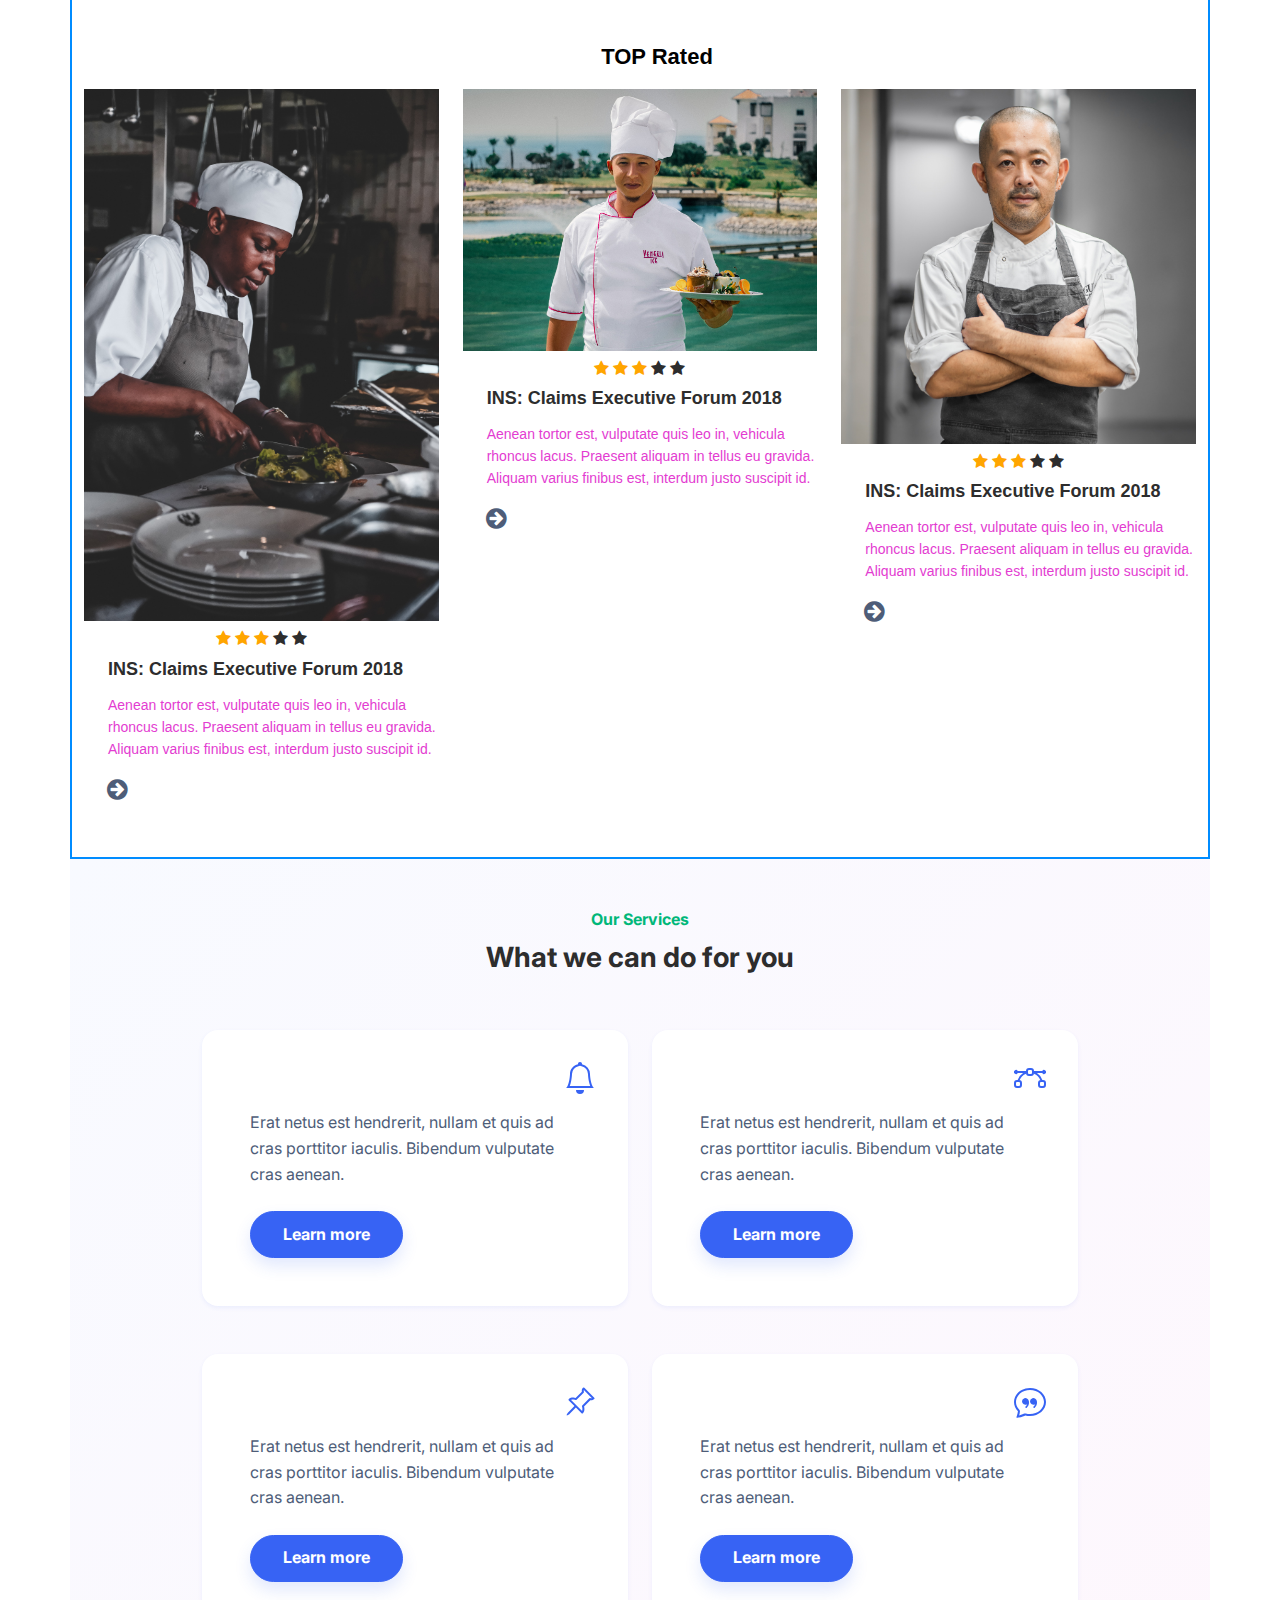
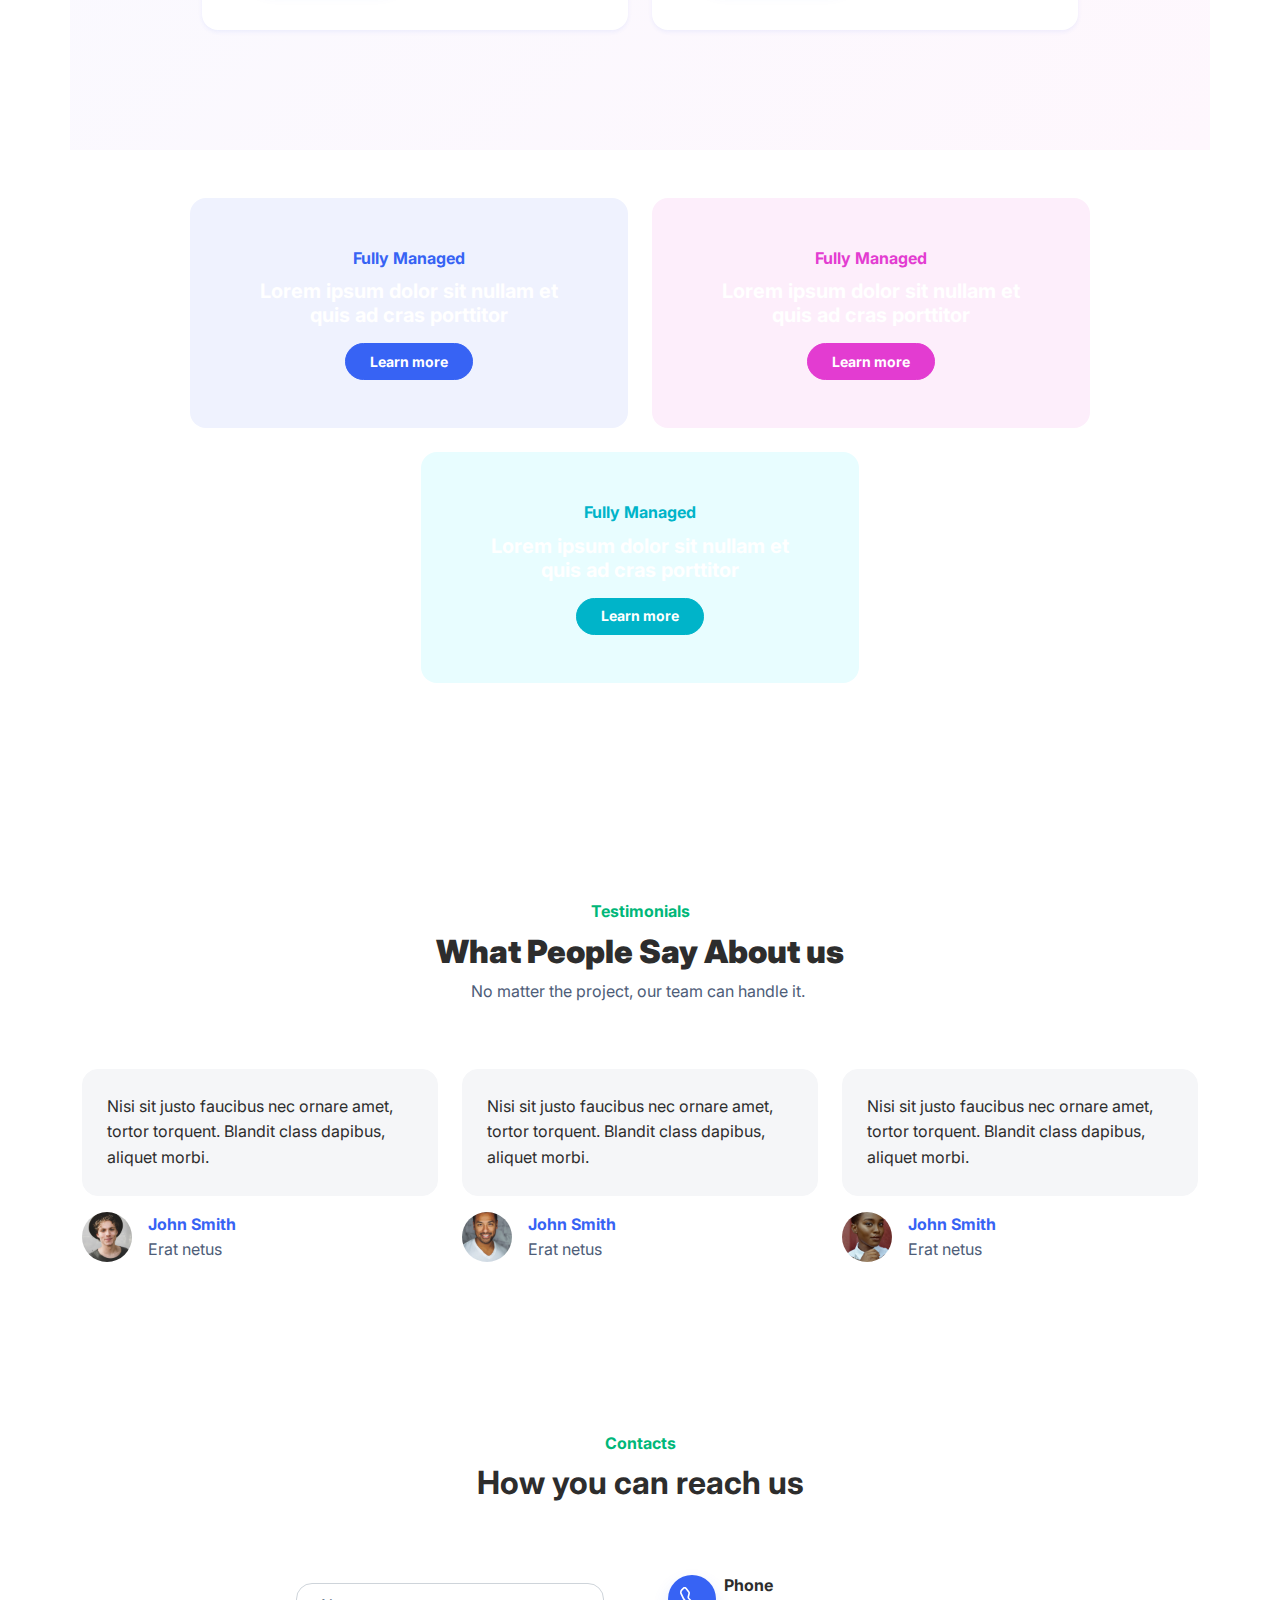
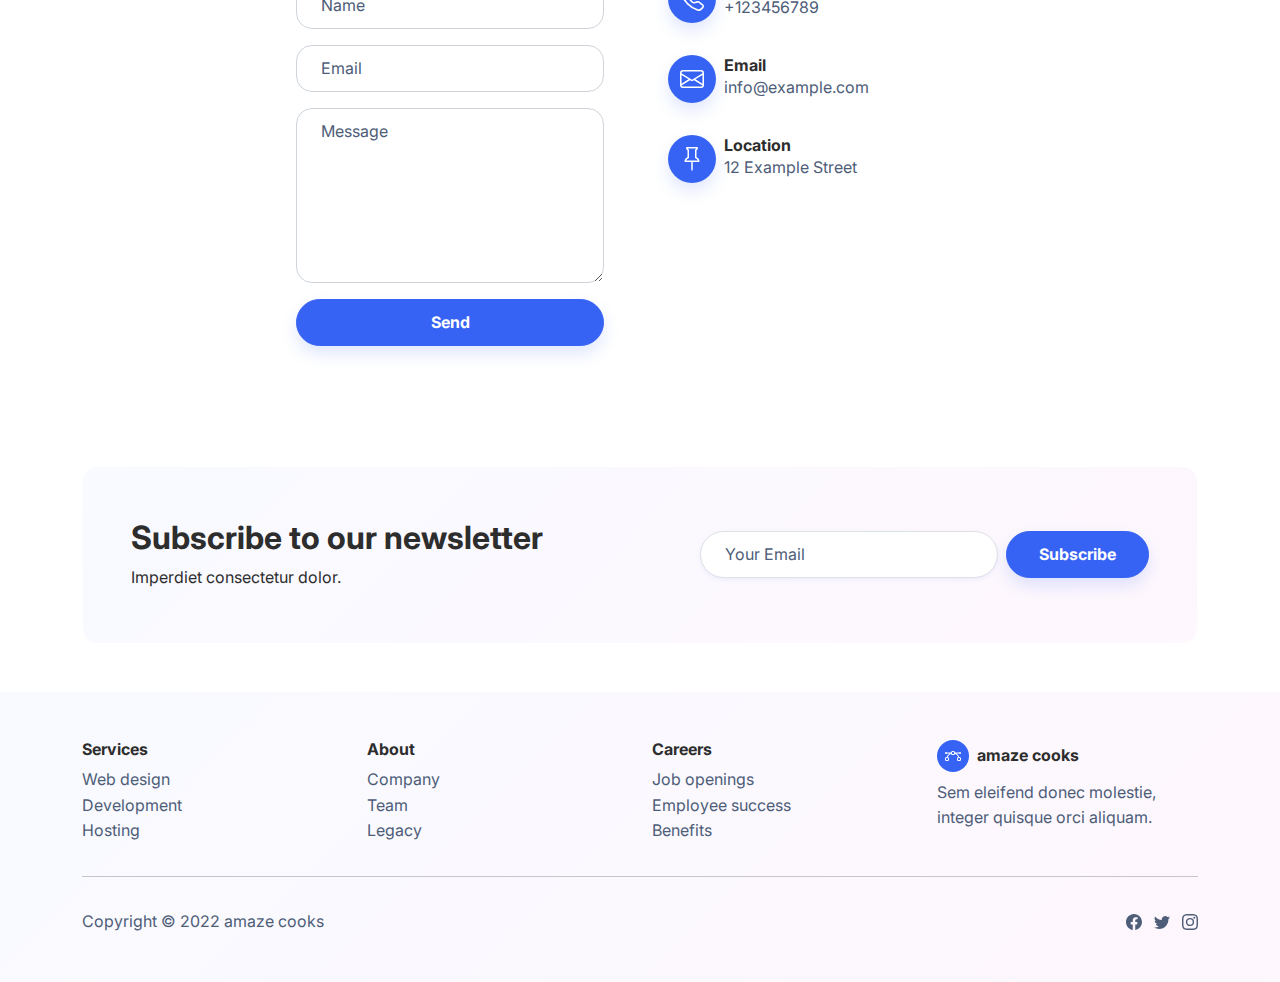
==== commit 8fe3d4f5: "added overlay text to the cards" ====
--- a/index.html
+++ b/index.html
@@ -13,6 +13,14 @@
       href="https://fonts.googleapis.com/css?family=Inter:300italic,400italic,600italic,700italic,800italic,400,300,600,700,800&amp;display=swap"
     />
     <link rel="stylesheet" href="styles.css" />
+
+
+    <link rel="stylesheet" href="https://cdnjs.cloudflare.com/ajax/libs/font-awesome/4.7.0/css/font-awesome.min.css">
+<style>
+.checked {
+  color: orange;
+}
+</style>
   </head>
 
   <body
@@ -105,6 +113,9 @@
                   data-bss-parallax-speed="0.8"
                   src="assets/img/products/veg.jpg"
                 />
+                <div class="card-img-overlay h-100 d-flex flex-column justify-content-end">
+                  <h1 class="card-title" style="color: white;">Veg</h1>
+            </div>
               </div>
               <div style="position: relative; flex: 0 0 45%">
                 <img
@@ -112,15 +123,19 @@
                   data-bss-parallax=""
                   data-bss-parallax-speed="0.8"
                   src="assets/img/products/non-veg.jpg"
-                />
-              </div>
-              <div style="position: relative; flex: 0 0 45%">
+                />  <div class="card-img-overlay h-100 d-flex flex-column justify-content-end">
+                  <h4 class="card-title" style="color: white;">NON-VEG</h4>
+            </div>
+              </div>
+              <div style="position: relative; flex: 0 0 45%" data-bss-parallax="" data-bss-parallax-speed="0.8">
                 <img
                   class="img-fluid category"
-                  data-bss-parallax=""
-                  data-bss-parallax-speed="0.8"
+                  
                   src="assets/img/products/deserts.jpg"
                 />
+                <div class="card-img-overlay h-100 d-flex flex-column justify-content-end">
+                  <h4 class="card-title" style="color: white;">DESERTS</h4>
+            </div>
               </div>
               <div style="position: relative; flex: 0 0 45%">
                 <img
@@ -129,6 +144,9 @@
                   data-bss-parallax-speed="0.8"
                   src="assets/img/products/chats.jpg"
                 />
+                <div class="card-img-overlay h-100 d-flex flex-column justify-content-end">
+                  <h4 class="card-title" style="color: white;">CHATS</h4>
+            </div>
               </div>
             </div>
           </div>
@@ -155,10 +173,22 @@
           <img class="m-3" src="assets/img/brands/pinterest.png"
         /></a>
         <a href="#"> <img class="m-3" src="assets/img/brands/twitter.png" /></a>
-      </div>
+      </div> 
     </section>
+    <div class="card bg-inverse">
+      <div class="card-header text-center">
+            Category
+      </div>
+      <img class="card-img" src="assets/img/products/chef1.jpg" style="width: 400px;height: 300px;" alt="Card image cap">
+      <div class="card-img-overlay h-100 d-flex flex-column justify-content-end">
+            <h4 class="card-title" style="color: white;">Title</h4>
+      </div>
+</div>
+
+
+
     <div>
-      <div class="container">
+      <div class="container top-rated">
         <h2
           style="
             margin-top: 52px;
@@ -168,9 +198,10 @@
             font-weight: 800;
             line-height: 32px;
             color: rgb(0, 0, 0);
+            text-align: center;
           "
         >
-          Recent
+          TOP Rated 
         </h2>
         <div class="cust_bloglistintro">
           <p
@@ -190,12 +221,18 @@
               ><img
                 class="img-fluid"
                 style="height: auto"
-                src="assets/img/products/resize-chef1.png"
+                src="assets/img/products/chef1.jpg"
             /></a>
+            <div class="stars" style="text-align: center;margin-top: 5px;">
+                <span class="fa fa-star checked"></span>
+                <span class="fa fa-star checked"></span>
+                <span class="fa fa-star checked"></span>
+                <span class="fa fa-star"></span>
+                <span class="fa fa-star"></span>
+            </div>
             <h3
               style="
                 text-align: left;
-                margin-top: 20px;
                 font-family: 'Open Sans', sans-serif;
                 font-size: 18px;
                 margin-right: 0;
@@ -235,12 +272,18 @@
               ><img
                 class="img-fluid"
                 style="height: auto"
-                src="assets/img/products/resize-chef2.png"
+                src="assets/img/products/chef2.jpg"
             /></a>
+            <div class="stars" style="text-align: center;margin-top: 5px;">
+                <span class="fa fa-star checked"></span>
+                <span class="fa fa-star checked"></span>
+                <span class="fa fa-star checked"></span>
+                <span class="fa fa-star"></span>
+                <span class="fa fa-star"></span>
+            </div>
             <h3
               style="
                 text-align: left;
-                margin-top: 20px;
                 font-family: 'Open Sans', sans-serif;
                 font-size: 18px;
                 margin-right: 0;
@@ -280,12 +323,18 @@
               ><img
                 class="img-fluid"
                 style="height: auto"
-                src="assets/img/products/resize-chef3.png"
+                src="assets/img/products/chef3.jpg"
             /></a>
+            <div class="stars" style="text-align: center;margin-top: 5px;">
+                <span class="fa fa-star checked"></span>
+                <span class="fa fa-star checked"></span>
+                <span class="fa fa-star checked"></span>
+                <span class="fa fa-star"></span>
+                <span class="fa fa-star"></span>
+            </div>
             <h3
               style="
                 text-align: left;
-                margin-top: 20px;
                 font-family: 'Open Sans', sans-serif;
                 font-size: 18px;
                 margin-right: 0;
--- a/styles.css
+++ b/styles.css
@@ -3,3 +3,15 @@
     height:300px!important;
     padding: 30px;
 }
+
+
+.top-rated{
+    border: rgb(0, 140, 255) 2px solid;  
+}
+
+
+.card-title{
+    color:white;
+    text-align: center;
+    vertical-align: middle;
+}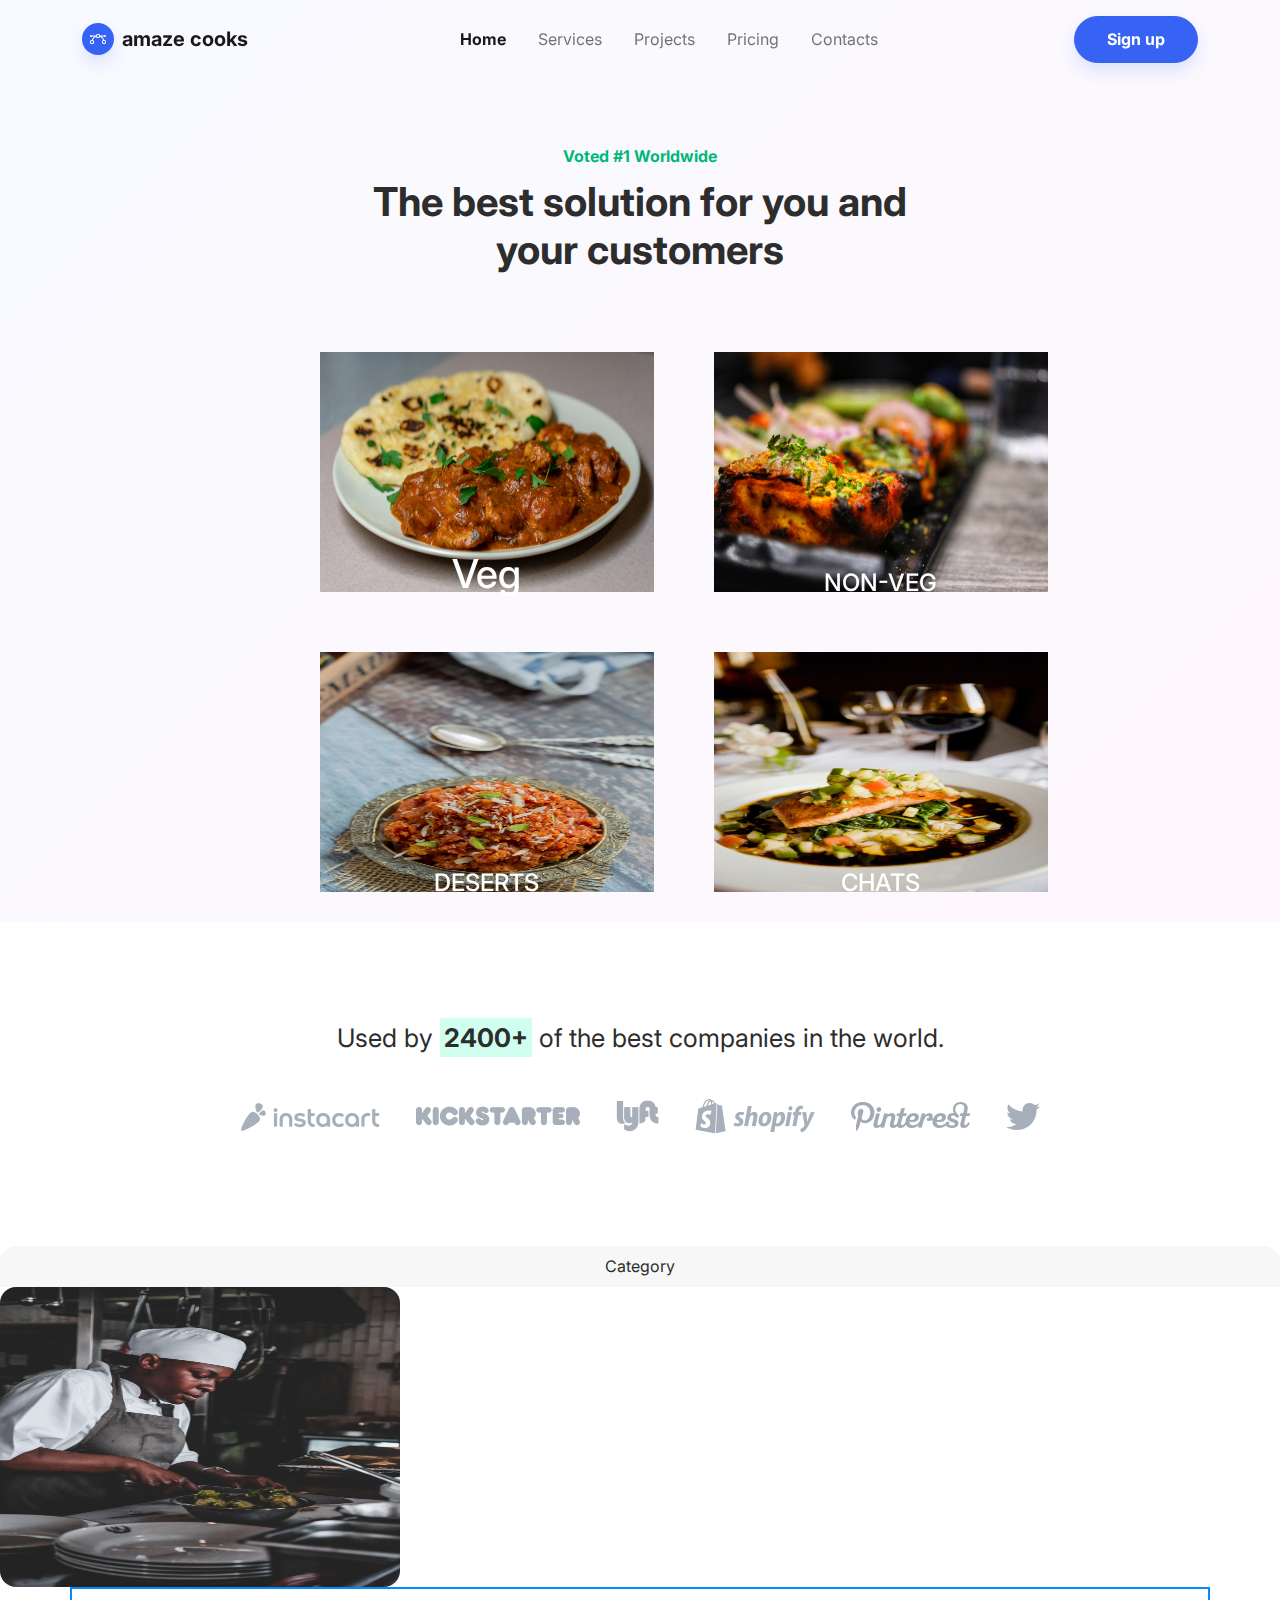
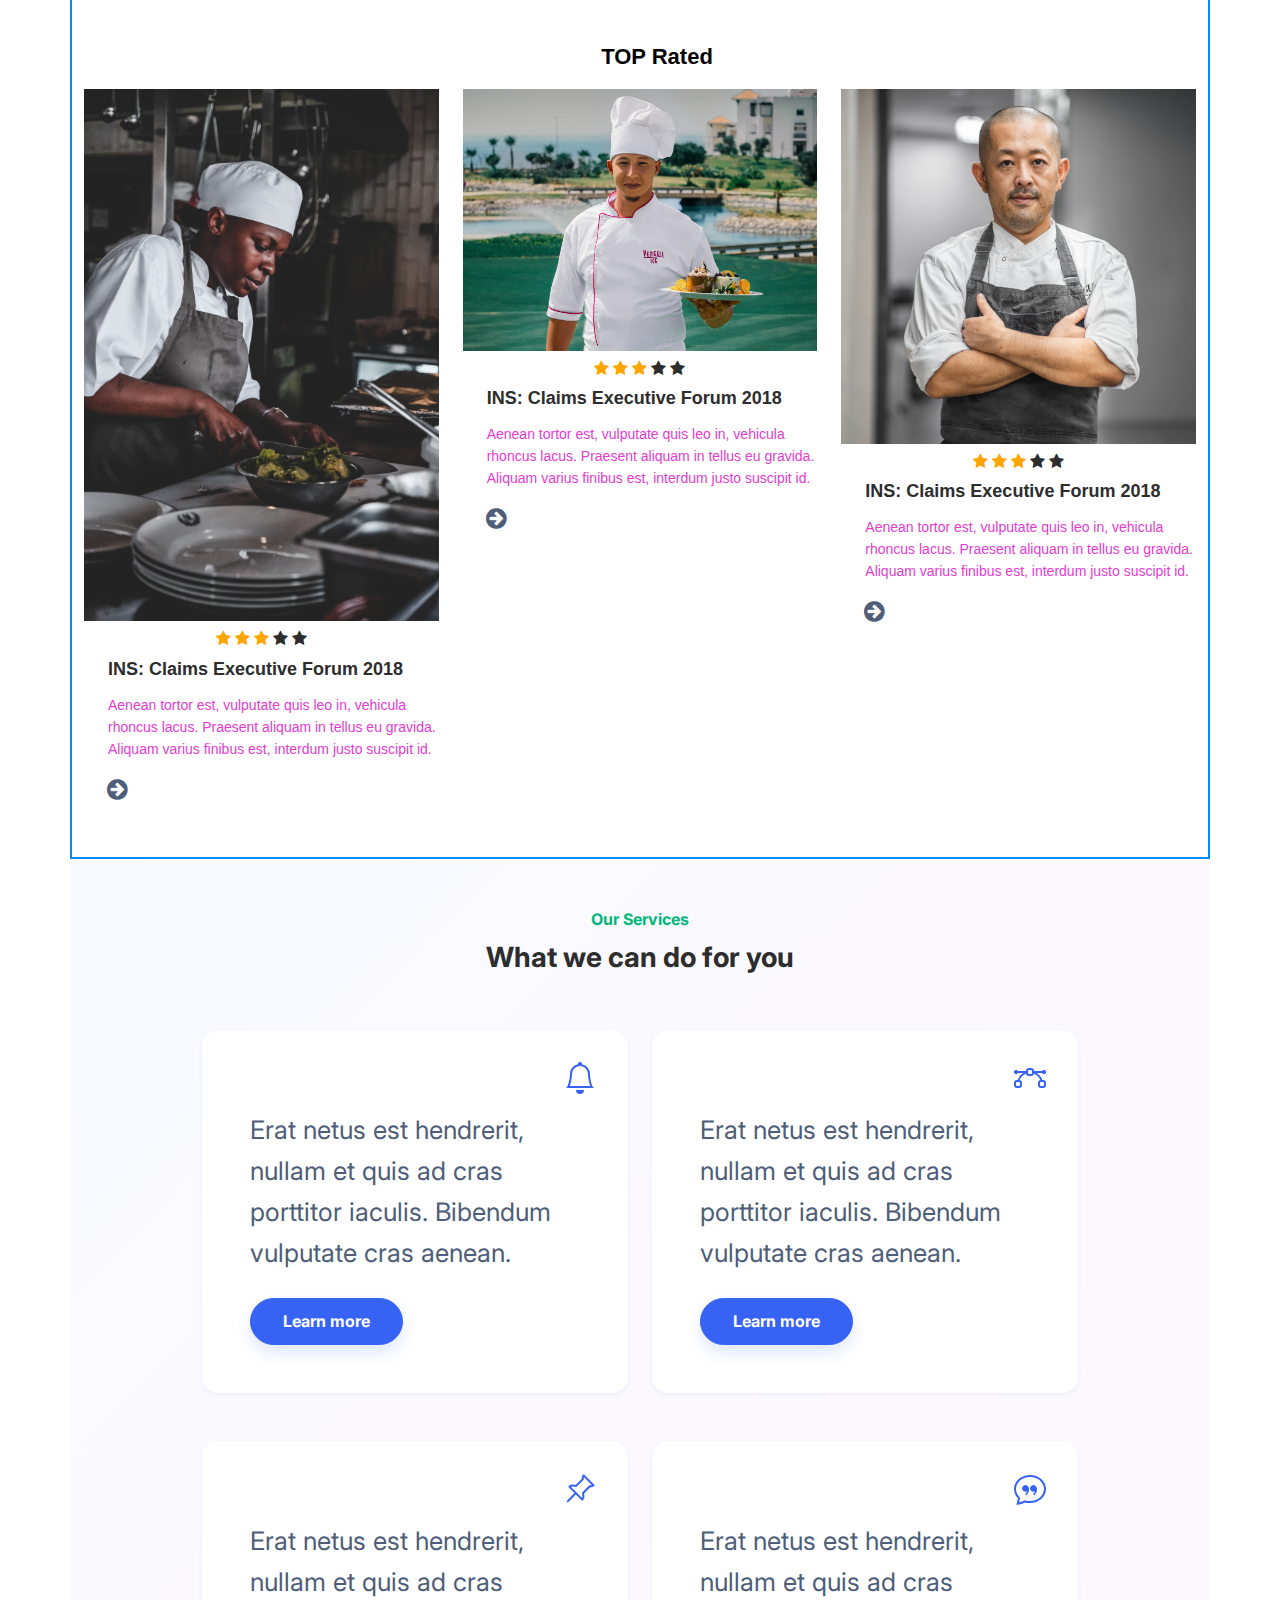
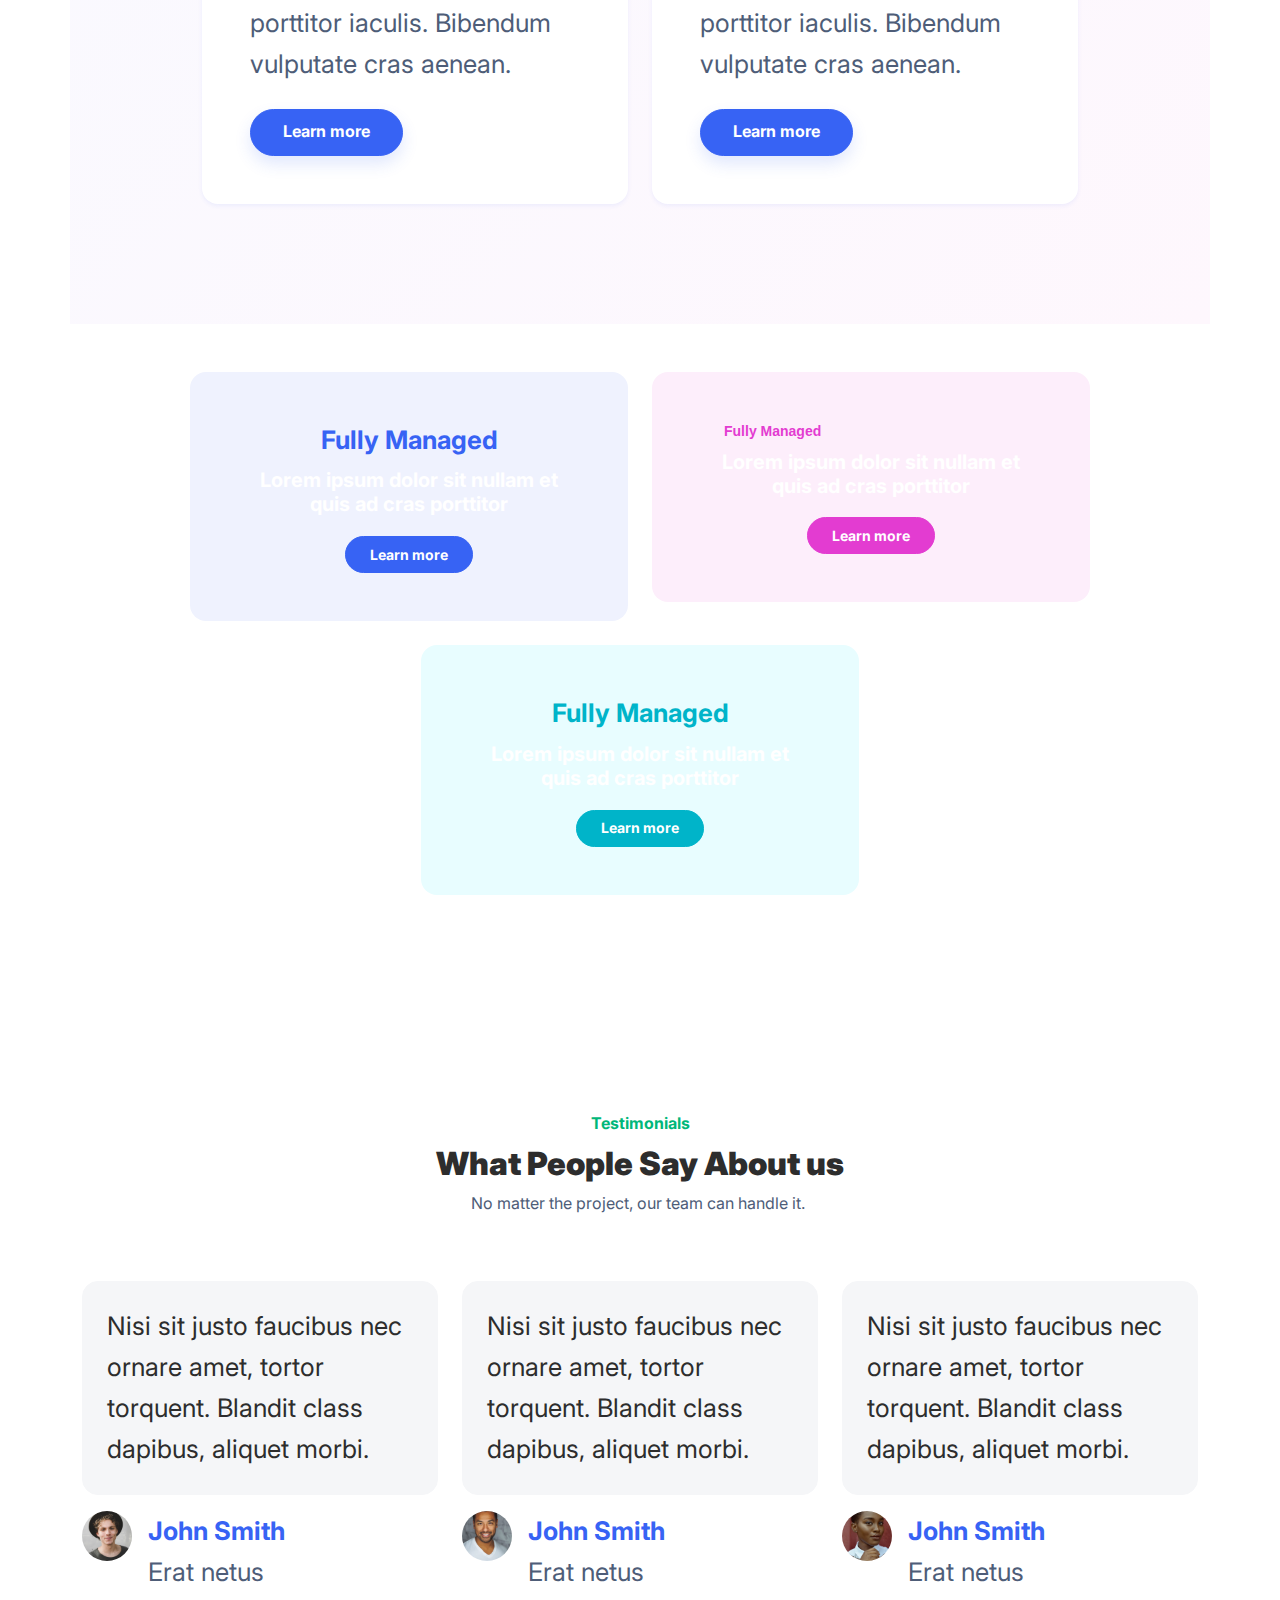
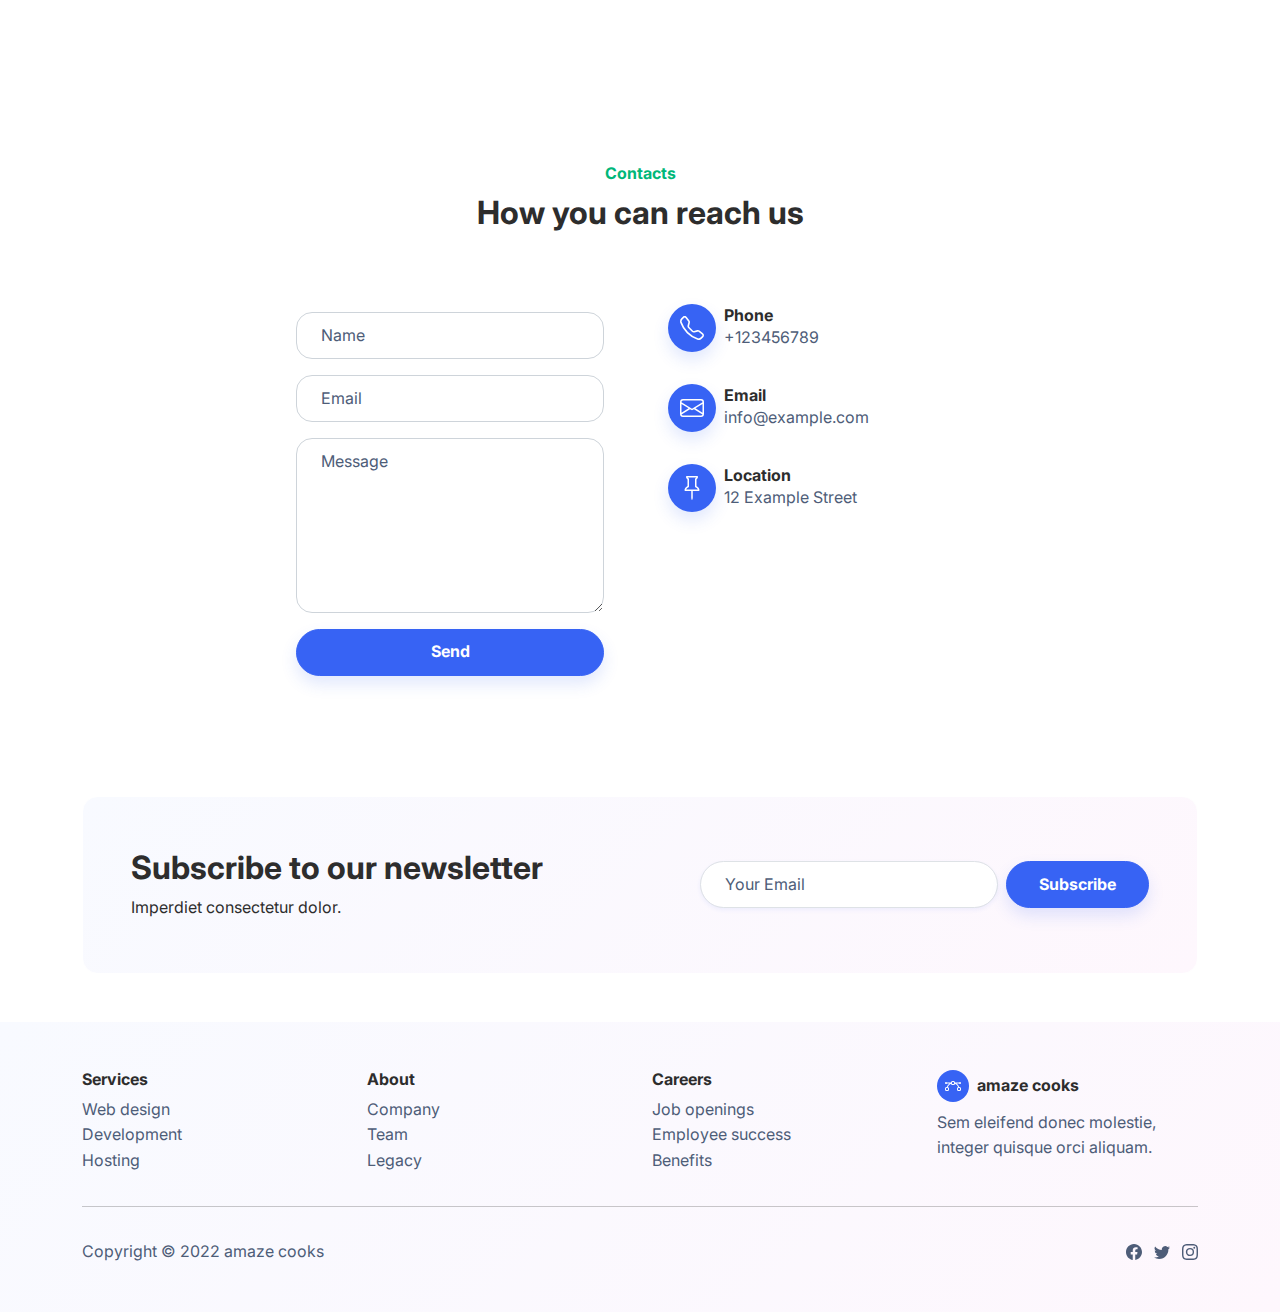
==== commit 83dce1f4: "some cards" ====
--- a/index.html
+++ b/index.html
@@ -145,7 +145,8 @@
                   src="assets/img/products/chats.jpg"
                 />
                 <div class="card-img-overlay h-100 d-flex flex-column justify-content-end">
-                  <h4 class="card-title" style="color: white;">CHATS</h4>
+                  <h4 class="card-title" data-bss-parallax=""
+                  data-bss-parallax-speed="0.8"style="color: white;">CHATS</h4>
             </div>
               </div>
             </div>
--- a/styles.css
+++ b/styles.css
@@ -14,4 +14,591 @@
     color:white;
     text-align: center;
     vertical-align: middle;
+}
+
+
+.position-relative > div {
+    position: relative;
+    flex: 0 0 45%
+}
+
+.position-relative > div {
+    position: relative;
+    flex: 0 0 45%
+}
+
+.position-relative > div {
+    position: relative;
+    flex: 0 0 45%
+}
+
+.position-relative > div {
+    position: relative;
+    flex: 0 0 45%
+}
+
+.container.pt-4.pt-xl-5 {
+}
+
+.row.pt-5 {
+}
+
+.col-md-8.col-xl-6.text-center.text-md-start.mx-auto {
+}
+
+.text-center {
+}
+
+.fw-bold.text-success.mb-2 {
+}
+
+.fw-bold {
+}
+
+.col-12.col-lg-10.mx-auto {
+}
+
+.position-relative {
+    display: flex;
+    flex-wrap: wrap;
+    justify-content: flex-end;
+    margin-top: 40px;
+}
+
+.img-fluid.category {
+}
+
+.card-img-overlay.h-100.d-flex.flex-column.justify-content-end {
+}
+
+.card-title {
+    color: white;
+}
+
+.position-relative > div {
+    position: relative;
+    flex: 0 0 45%
+}
+
+.position-relative > div {
+    position: relative;
+    flex: 0 0 45%
+}
+
+.position-relative > div {
+    position: relative;
+    flex: 0 0 45%
+}
+
+.position-relative > div {
+    position: relative;
+    flex: 0 0 45%
+}
+
+.container.pt-4.pt-xl-5 {
+}
+
+.row.pt-5 {
+}
+
+.col-md-8.col-xl-6.text-center.text-md-start.mx-auto {
+}
+
+.text-center {
+}
+
+.fw-bold.text-success.mb-2 {
+}
+
+.fw-bold {
+}
+
+.col-12.col-lg-10.mx-auto {
+}
+
+.position-relative {
+    display: flex;
+    flex-wrap: wrap;
+    justify-content: flex-end;
+    margin-top: 40px;
+}
+
+.img-fluid.category {
+}
+
+.card-img-overlay.h-100.d-flex.flex-column.justify-content-end {
+}
+
+.card-title {
+    color: white;
+}
+
+.position-relative > div {
+    position: relative;
+    flex: 0 0 45%
+}
+
+.position-relative > div {
+    position: relative;
+    flex: 0 0 45%
+}
+
+.position-relative > div {
+    position: relative;
+    flex: 0 0 45%
+}
+
+.position-relative > div {
+    position: relative;
+    flex: 0 0 45%
+}
+
+.container.top-rated > h2 {
+    margin-top: 52px;
+    margin-left: 34px;
+    font-family: 'Open Sans', sans-serif;
+    font-size: 22px;
+    font-weight: 800;
+    line-height: 32px;
+    color: rgb(0, 0, 0);
+    text-align: center;
+}
+
+.cust_bloglistintro > p {
+    margin-left: 34px;
+    color: rgba(255, 255, 255, 0.5);
+    font-size: 14px;
+}
+
+.col-md-4.cust_blogteaser > h3 {
+    text-align: left;
+    font-family: 'Open Sans', sans-serif;
+    font-size: 18px;
+    margin-right: 0;
+    margin-left: 24px;
+    line-height: 34px;
+    letter-spacing: 0px;
+    font-style: normal;
+    font-weight: bold;
+}
+
+.col-md-4.cust_blogteaser > h3 {
+    text-align: left;
+    font-family: 'Open Sans', sans-serif;
+    font-size: 18px;
+    margin-right: 0;
+    margin-left: 24px;
+    line-height: 34px;
+    letter-spacing: 0px;
+    font-style: normal;
+    font-weight: bold;
+}
+
+.col-md-4.cust_blogteaser > h3 {
+    text-align: left;
+    font-family: 'Open Sans', sans-serif;
+    font-size: 18px;
+    margin-right: 0;
+    margin-left: 24px;
+    line-height: 34px;
+    letter-spacing: 0px;
+    font-style: normal;
+    font-weight: bold;
+}
+
+#mainNav {
+}
+
+#navcol-1 {
+}
+
+#name-1 {
+}
+
+#email-1 {
+}
+
+#message-1 {
+}
+
+.container {
+}
+
+.navbar-brand.d-flex.align-items-center {
+}
+
+.bs-icon-sm.bs-icon-circle.bs-icon-primary.shadow.d-flex.justify-content-center.align-items-center.me-2.bs-icon {
+}
+
+.bi.bi-bezier {
+}
+
+.navbar-toggler {
+}
+
+.visually-hidden {
+}
+
+.navbar-toggler-icon {
+}
+
+.navbar-nav.mx-auto {
+}
+
+.nav-item {
+}
+
+.nav-link.active {
+}
+
+.nav-link {
+}
+
+.btn.btn-primary.shadow {
+}
+
+.bg-primary-gradient.pt-5 {
+}
+
+.container.pt-4.pt-xl-5 {
+}
+
+.row.pt-5 {
+}
+
+.col-md-8.col-xl-6.text-center.text-md-start.mx-auto {
+}
+
+.text-center {
+}
+
+.fw-bold.text-success.mb-2 {
+}
+
+.fw-bold {
+}
+
+.col-12.col-lg-10.mx-auto {
+}
+
+.position-relative {
+    display: flex;
+    flex-wrap: wrap;
+    justify-content: flex-end;
+    margin-top: 40px;
+}
+
+.img-fluid.category {
+}
+
+.card-img-overlay.h-100.d-flex.flex-column.justify-content-end {
+}
+
+.card-title {
+    color: white;
+}
+
+.py-5 {
+}
+
+.container.text-center.py-5 {
+}
+
+.mb-4 {
+    font-size: 1.6rem
+}
+
+.bg-success-light.p-1 {
+}
+
+.m-3 {
+}
+
+.card.bg-inverse {
+}
+
+.card-header.text-center {
+}
+
+.card-img {
+    width: 400px;
+    height: 300px;
+}
+
+.container.top-rated {
+}
+
+.cust_bloglistintro {
+}
+
+.row {
+}
+
+.col-md-4.cust_blogteaser {
+    padding-bottom: 20px;
+    margin-bottom: 32px
+}
+
+.img-fluid {
+    height: auto
+}
+
+.stars {
+    text-align: center;
+    margin-top: 5px;
+}
+
+.fa.fa-star.checked {
+}
+
+.fa.fa-star {
+}
+
+.text-secondary {
+    text-align: left;
+    font-size: 14px;
+    font-family: 'Open Sans', sans-serif;
+    line-height: 22px;
+    color: rgb(9, 9, 10);
+    margin-left: 24px;
+}
+
+.h4 {
+}
+
+.fa.fa-arrow-circle-right {
+    margin-left: 23px
+}
+
+.container.bg-primary-gradient.py-5 {
+}
+
+.col-md-8.col-xl-6.text-center.mx-auto {
+}
+
+.py-5.p-lg-5 {
+}
+
+.row.row-cols-1.row-cols-md-2.mx-auto {
+    max-width: 900px
+}
+
+.col.mb-5 {
+}
+
+.card.shadow-sm {
+}
+
+.card-body.px-4.py-5.px-md-5 {
+}
+
+.bs-icon-lg.d-flex.justify-content-center.align-items-center.mb-3.bs-icon {
+    top: 1rem;
+    right: 1rem;
+    position: absolute
+}
+
+.bi.bi-bell {
+}
+
+.fw-bold.card-title {
+}
+
+.text-muted.card-text.mb-4 {
+}
+
+.col.mb-4 {
+}
+
+.bi.bi-pin-angle {
+}
+
+.bi.bi-chat-quote {
+}
+
+.container.py-5 {
+}
+
+.mx-auto {
+    max-width: 900px
+}
+
+.row.row-cols-1.row-cols-md-2.d-flex.justify-content-center {
+}
+
+.card.bg-primary-light {
+}
+
+.card-body.text-center.px-4.py-5.px-md-5 {
+}
+
+.fw-bold.text-primary.card-text.mb-2 {
+}
+
+.fw-bold.card-title.mb-3 {
+}
+
+.btn.btn-primary.btn-sm {
+}
+
+.card.bg-secondary-light {
+}
+
+.fw-bold.text-secondary.card-text.mb-2 {
+}
+
+.btn.btn-secondary.btn-sm {
+}
+
+.card.bg-info-light {
+}
+
+.fw-bold.text-info.card-text.mb-2 {
+}
+
+.btn.btn-info.btn-sm {
+}
+
+.py-5.mt-5 {
+}
+
+.row.mb-5 {
+}
+
+.text-muted.w-lg-50 {
+}
+
+.row.row-cols-1.row-cols-sm-2.row-cols-lg-3.d-sm-flex.justify-content-sm-center {
+}
+
+.d-flex.flex-column.align-items-center.align-items-sm-start {
+}
+
+.bg-light.border.rounded.border-light.p-4 {
+}
+
+.d-flex {
+}
+
+.rounded-circle.flex-shrink-0.me-3.fit-cover {
+}
+
+.fw-bold.text-primary.mb-0 {
+}
+
+.text-muted.mb-0 {
+}
+
+.row.d-flex.justify-content-center {
+}
+
+.col-md-6.col-xl-4 {
+}
+
+.p-3.p-xl-4 {
+}
+
+.mb-3 {
+}
+
+.btn.btn-primary.shadow.d-block.w-100 {
+}
+
+.col-md-4.col-xl-4.d-flex.justify-content-center.justify-content-xl-start {
+}
+
+.d-flex.flex-wrap.flex-md-column.justify-content-md-start.align-items-md-start.h-100 {
+}
+
+.d-flex.align-items-center.p-3 {
+}
+
+.bs-icon-md.bs-icon-circle.bs-icon-primary.shadow.d-flex.flex-shrink-0.justify-content-center.align-items-center.d-inline-block.bs-icon.bs-icon-md {
+}
+
+.bi.bi-telephone {
+}
+
+.px-2 {
+}
+
+.fw-bold.mb-0 {
+}
+
+.bi.bi-envelope {
+}
+
+.bi.bi-pin {
+}
+
+.border.rounded.border-white.d-flex.flex-column.justify-content-between.align-items-center.flex-lg-row.bg-primary-gradient.p-4.p-lg-5 {
+}
+
+.text-center.text-lg-start.py-3.py-lg-1 {
+}
+
+.fw-bold.mb-2 {
+}
+
+.mb-0 {
+}
+
+.d-flex.justify-content-center.flex-wrap.flex-lg-nowrap {
+}
+
+.my-2 {
+}
+
+.border.rounded-pill.shadow-sm.form-control {
+}
+
+.btn.btn-primary.shadow.ms-2 {
+}
+
+.bg-primary-gradient {
+}
+
+.container.py-4.py-lg-5 {
+}
+
+.row.justify-content-center {
+}
+
+.col-sm-4.col-md-3.text-center.text-lg-start.d-flex.flex-column.item {
+}
+
+.fs-6.fw-bold {
+}
+
+.list-unstyled {
+}
+
+.col-lg-3.text-center.text-lg-start.d-flex.flex-column.align-items-center.order-first.align-items-lg-start.order-lg-last.item.social {
+}
+
+.fw-bold.d-flex.align-items-center.mb-2 {
+}
+
+.bs-icon-sm.bs-icon-circle.bs-icon-primary.d-flex.justify-content-center.align-items-center.bs-icon.me-2 {
+}
+
+.text-muted.copyright {
+}
+
+.text-muted.d-flex.justify-content-between.align-items-center.pt-3 {
+}
+
+.list-inline.mb-0 {
+}
+
+.list-inline-item {
+}
+
+.bi.bi-facebook {
+}
+
+.bi.bi-twitter {
+}
+
+.bi.bi-instagram {
 }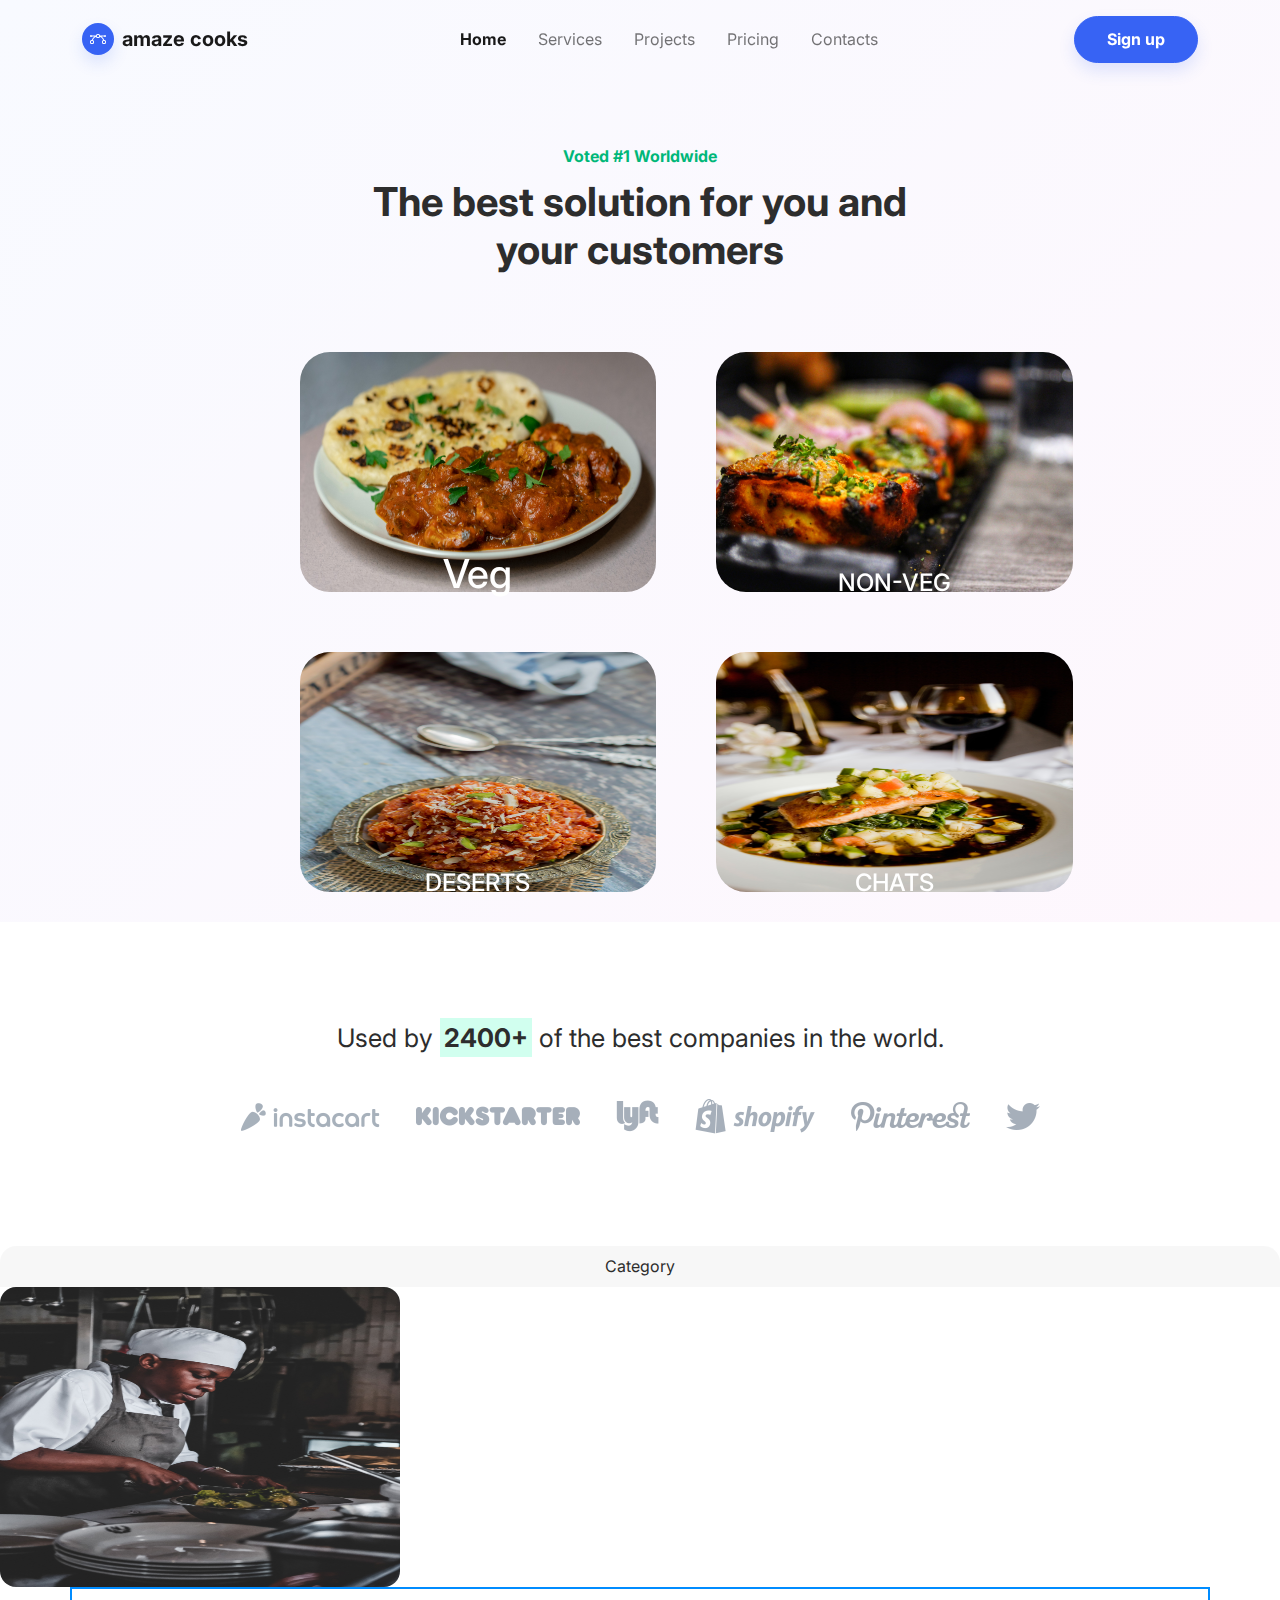
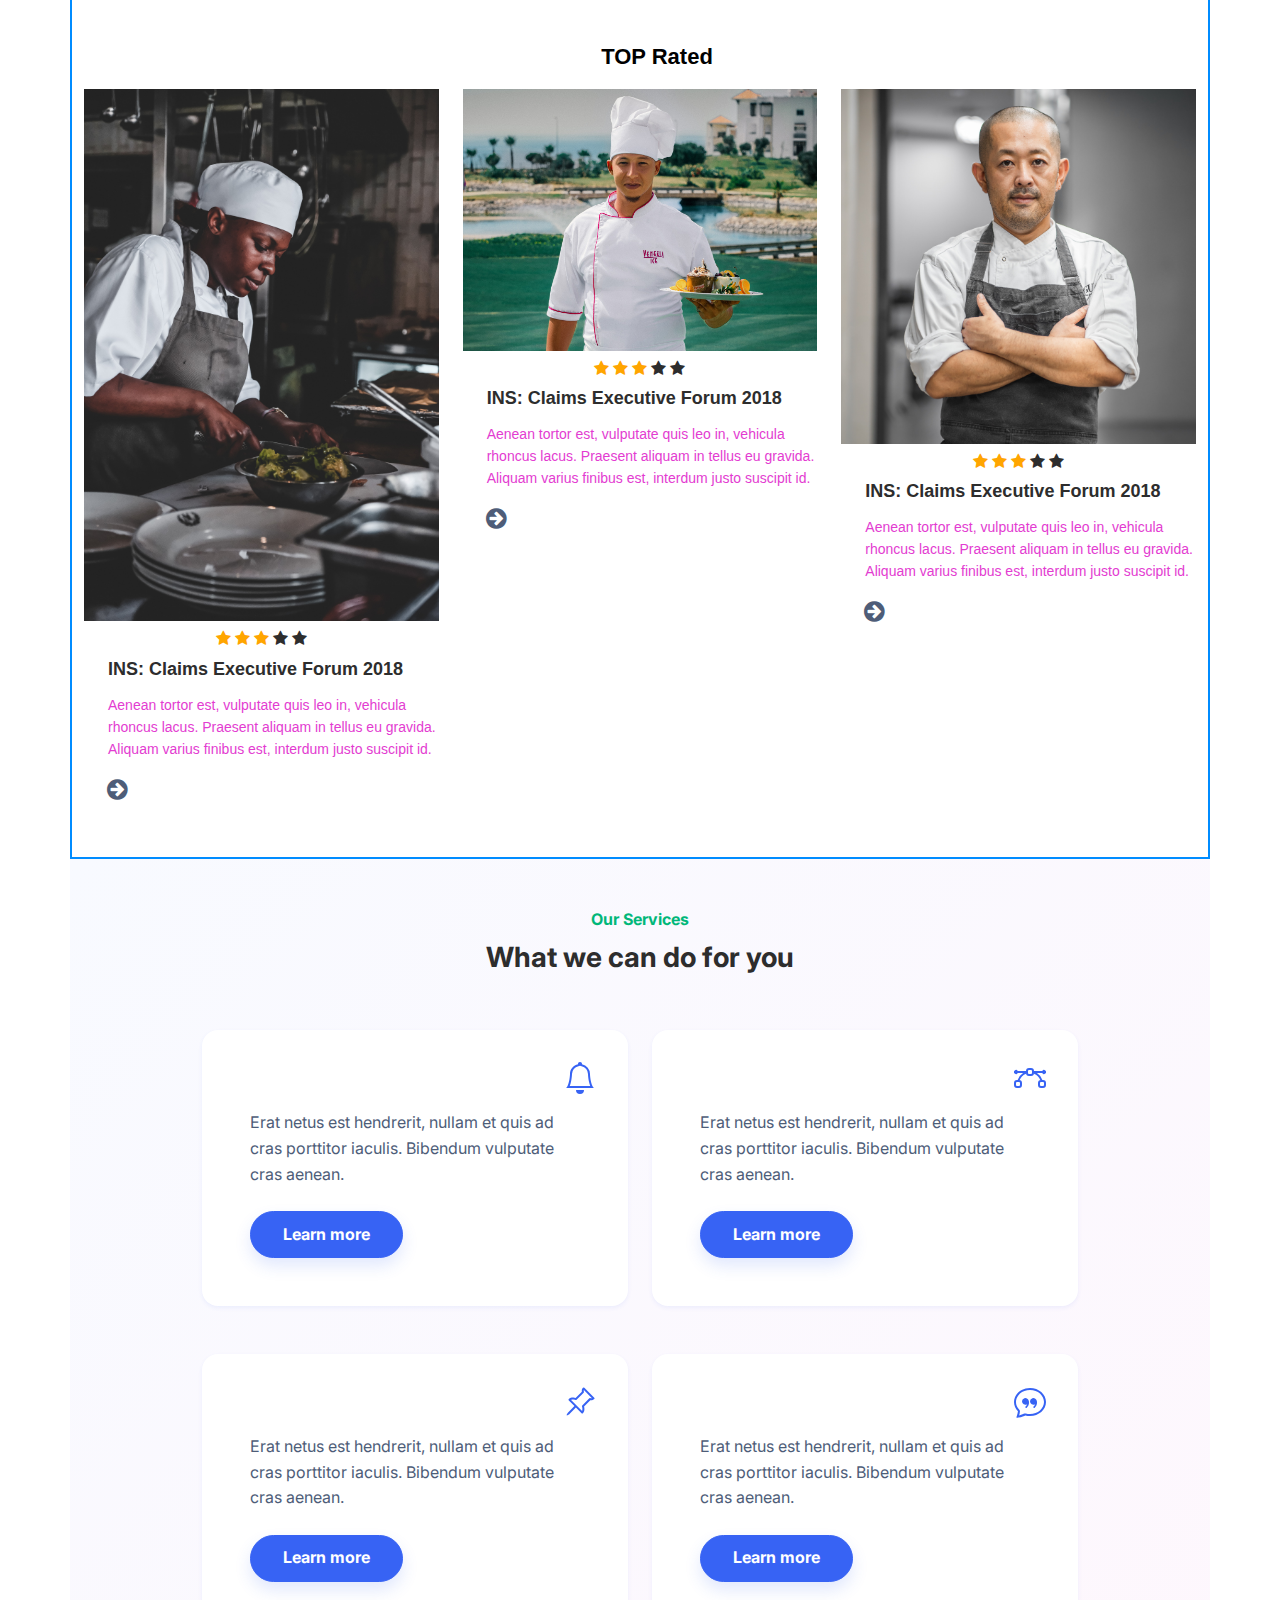
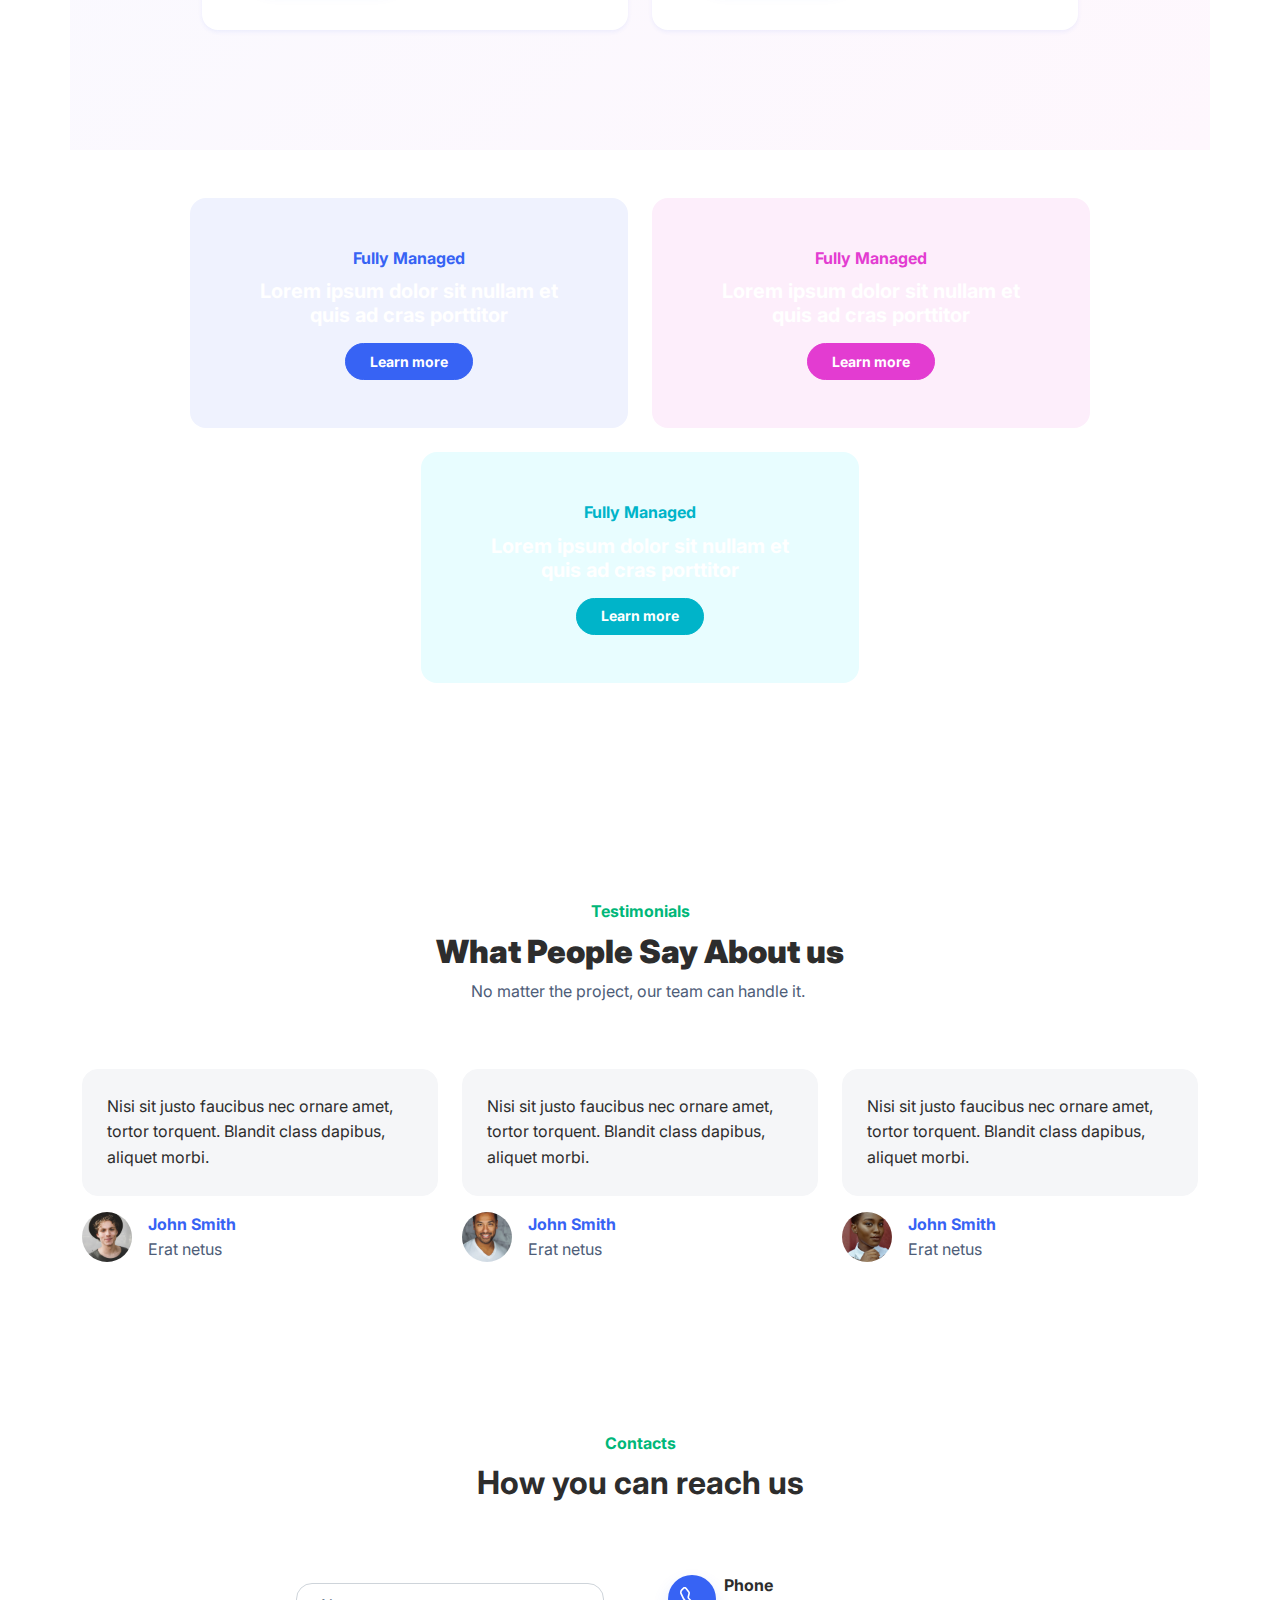
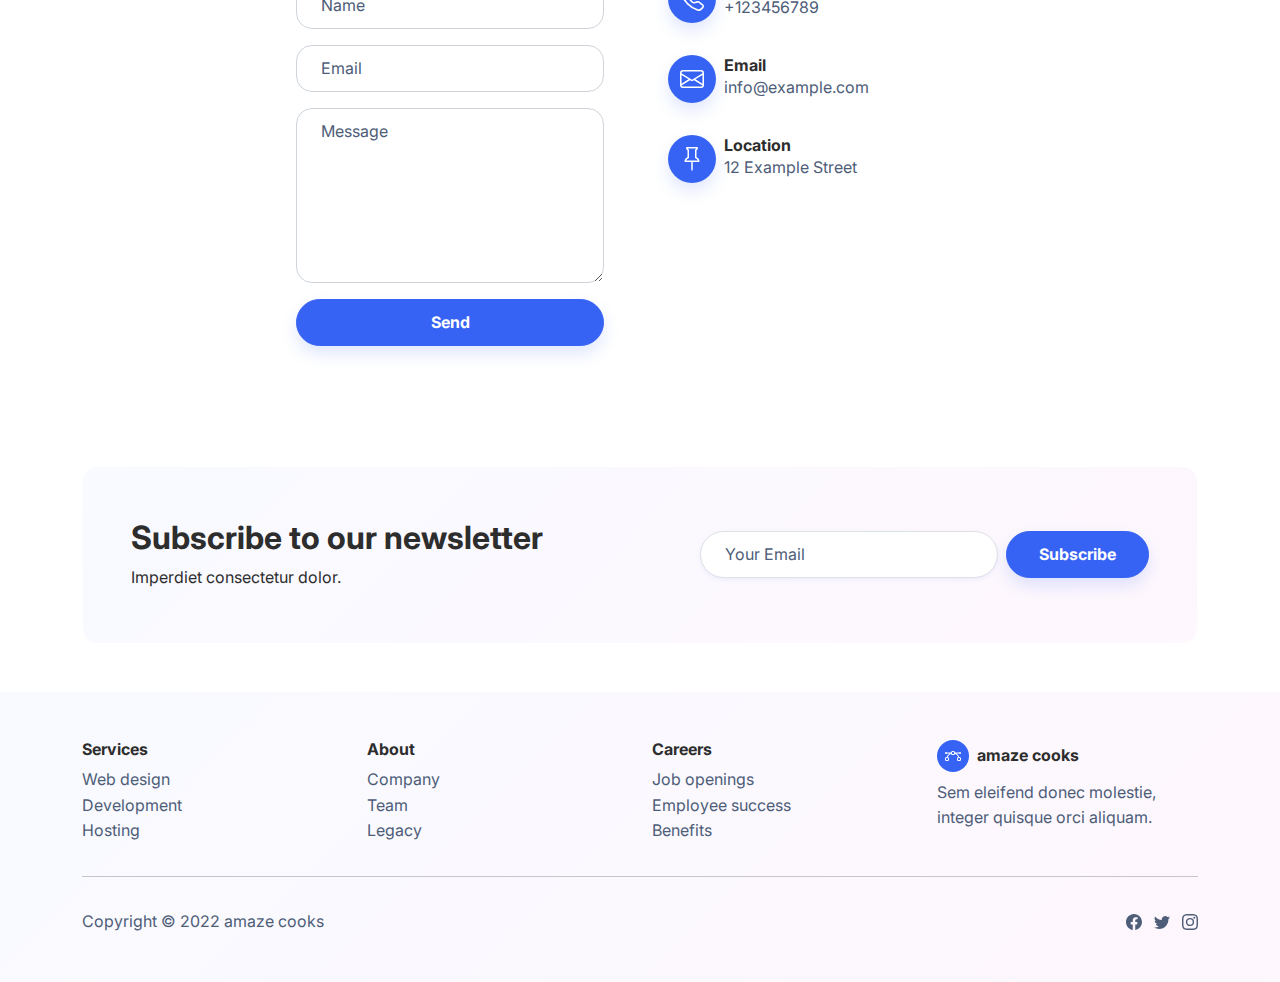
==== commit 4d8c9aef: "some changes" ====
--- a/index.html
+++ b/index.html
@@ -1,197 +1,159 @@
 <!DOCTYPE html>
 <html lang="en">
-  <head>
+
+<head>
     <meta charset="utf-8" />
-    <meta
-      name="viewport"
-      content="width=device-width, initial-scale=1.0, shrink-to-fit=no"
-    />
+    <meta name="viewport" content="width=device-width, initial-scale=1.0, shrink-to-fit=no" />
     <title>Home - amaze cooks</title>
     <link rel="stylesheet" href="assets/bootstrap/css/bootstrap.min.css" />
-    <link
-      rel="stylesheet"
-      href="https://fonts.googleapis.com/css?family=Inter:300italic,400italic,600italic,700italic,800italic,400,300,600,700,800&amp;display=swap"
-    />
+    <link rel="stylesheet"
+        href="https://fonts.googleapis.com/css?family=Inter:300italic,400italic,600italic,700italic,800italic,400,300,600,700,800&amp;display=swap" />
     <link rel="stylesheet" href="styles.css" />
 
 
     <link rel="stylesheet" href="https://cdnjs.cloudflare.com/ajax/libs/font-awesome/4.7.0/css/font-awesome.min.css">
-<style>
-.checked {
-  color: orange;
-}
-</style>
-  </head>
-
-  <body
-    style="
+    <style>
+        .checked {
+            color: orange;
+        }
+    </style>
+</head>
+
+<body style="
       /*background: url(&quot;design.jpg&quot;);*/
       background-position: 0 -60px;
-    "
-  >
-    <nav
-      class="navbar navbar-light navbar-expand-md fixed-top navbar-shrink py-3"
-      id="mainNav"
-    >
-      <div class="container">
-        <a class="navbar-brand d-flex align-items-center" href="/"
-          ><span
-            class="bs-icon-sm bs-icon-circle bs-icon-primary shadow d-flex justify-content-center align-items-center me-2 bs-icon"
-            ><svg
-              xmlns="http://www.w3.org/2000/svg"
-              width="1em"
-              height="1em"
-              fill="currentColor"
-              viewBox="0 0 16 16"
-              class="bi bi-bezier"
-            >
-              <path
-                fill-rule="evenodd"
-                d="M0 10.5A1.5 1.5 0 0 1 1.5 9h1A1.5 1.5 0 0 1 4 10.5v1A1.5 1.5 0 0 1 2.5 13h-1A1.5 1.5 0 0 1 0 11.5v-1zm1.5-.5a.5.5 0 0 0-.5.5v1a.5.5 0 0 0 .5.5h1a.5.5 0 0 0 .5-.5v-1a.5.5 0 0 0-.5-.5h-1zm10.5.5A1.5 1.5 0 0 1 13.5 9h1a1.5 1.5 0 0 1 1.5 1.5v1a1.5 1.5 0 0 1-1.5 1.5h-1a1.5 1.5 0 0 1-1.5-1.5v-1zm1.5-.5a.5.5 0 0 0-.5.5v1a.5.5 0 0 0 .5.5h1a.5.5 0 0 0 .5-.5v-1a.5.5 0 0 0-.5-.5h-1zM6 4.5A1.5 1.5 0 0 1 7.5 3h1A1.5 1.5 0 0 1 10 4.5v1A1.5 1.5 0 0 1 8.5 7h-1A1.5 1.5 0 0 1 6 5.5v-1zM7.5 4a.5.5 0 0 0-.5.5v1a.5.5 0 0 0 .5.5h1a.5.5 0 0 0 .5-.5v-1a.5.5 0 0 0-.5-.5h-1z"
-              ></path>
-              <path
-                d="M6 4.5H1.866a1 1 0 1 0 0 1h2.668A6.517 6.517 0 0 0 1.814 9H2.5c.123 0 .244.015.358.043a5.517 5.517 0 0 1 3.185-3.185A1.503 1.503 0 0 1 6 5.5v-1zm3.957 1.358A1.5 1.5 0 0 0 10 5.5v-1h4.134a1 1 0 1 1 0 1h-2.668a6.517 6.517 0 0 1 2.72 3.5H13.5c-.123 0-.243.015-.358.043a5.517 5.517 0 0 0-3.185-3.185z"
-              ></path></svg></span
-          ><span>amaze cooks</span></a
-        ><button
-          data-bs-toggle="collapse"
-          class="navbar-toggler"
-          data-bs-target="#navcol-1"
-        >
-          <span class="visually-hidden">Toggle navigation</span
-          ><span class="navbar-toggler-icon"></span>
-        </button>
-        <div class="collapse navbar-collapse" id="navcol-1">
-          <ul class="navbar-nav mx-auto">
-            <li class="nav-item">
-              <a class="nav-link active" href="index.html">Home</a>
-            </li>
-            <li class="nav-item">
-              <a class="nav-link" href="services.html">Services</a>
-            </li>
-            <li class="nav-item">
-              <a class="nav-link" href="projects.html">Projects</a>
-            </li>
-            <li class="nav-item">
-              <a class="nav-link" href="pricing.html">Pricing</a>
-            </li>
-            <li class="nav-item">
-              <a class="nav-link" href="contacts.html">Contacts</a>
-            </li>
-          </ul>
-          <a class="btn btn-primary shadow" role="button" href="signup.html"
-            >Sign up</a
-          >
-        </div>
-      </div>
+    ">
+    <nav class="navbar navbar-light navbar-expand-md fixed-top navbar-shrink py-3" id="mainNav">
+        <div class="container">
+            <a class="navbar-brand d-flex align-items-center" href="/"><span
+                    class="bs-icon-sm bs-icon-circle bs-icon-primary shadow d-flex justify-content-center align-items-center me-2 bs-icon"><svg
+                        xmlns="http://www.w3.org/2000/svg" width="1em" height="1em" fill="currentColor"
+                        viewBox="0 0 16 16" class="bi bi-bezier">
+                        <path fill-rule="evenodd"
+                            d="M0 10.5A1.5 1.5 0 0 1 1.5 9h1A1.5 1.5 0 0 1 4 10.5v1A1.5 1.5 0 0 1 2.5 13h-1A1.5 1.5 0 0 1 0 11.5v-1zm1.5-.5a.5.5 0 0 0-.5.5v1a.5.5 0 0 0 .5.5h1a.5.5 0 0 0 .5-.5v-1a.5.5 0 0 0-.5-.5h-1zm10.5.5A1.5 1.5 0 0 1 13.5 9h1a1.5 1.5 0 0 1 1.5 1.5v1a1.5 1.5 0 0 1-1.5 1.5h-1a1.5 1.5 0 0 1-1.5-1.5v-1zm1.5-.5a.5.5 0 0 0-.5.5v1a.5.5 0 0 0 .5.5h1a.5.5 0 0 0 .5-.5v-1a.5.5 0 0 0-.5-.5h-1zM6 4.5A1.5 1.5 0 0 1 7.5 3h1A1.5 1.5 0 0 1 10 4.5v1A1.5 1.5 0 0 1 8.5 7h-1A1.5 1.5 0 0 1 6 5.5v-1zM7.5 4a.5.5 0 0 0-.5.5v1a.5.5 0 0 0 .5.5h1a.5.5 0 0 0 .5-.5v-1a.5.5 0 0 0-.5-.5h-1z">
+                        </path>
+                        <path
+                            d="M6 4.5H1.866a1 1 0 1 0 0 1h2.668A6.517 6.517 0 0 0 1.814 9H2.5c.123 0 .244.015.358.043a5.517 5.517 0 0 1 3.185-3.185A1.503 1.503 0 0 1 6 5.5v-1zm3.957 1.358A1.5 1.5 0 0 0 10 5.5v-1h4.134a1 1 0 1 1 0 1h-2.668a6.517 6.517 0 0 1 2.72 3.5H13.5c-.123 0-.243.015-.358.043a5.517 5.517 0 0 0-3.185-3.185z">
+                        </path>
+                    </svg></span><span>amaze cooks</span></a><button data-bs-toggle="collapse" class="navbar-toggler"
+                data-bs-target="#navcol-1">
+                <span class="visually-hidden">Toggle navigation</span><span class="navbar-toggler-icon"></span>
+            </button>
+            <div class="collapse navbar-collapse" id="navcol-1">
+                <ul class="navbar-nav mx-auto">
+                    <li class="nav-item">
+                        <a class="nav-link active" href="index.html">Home</a>
+                    </li>
+                    <li class="nav-item">
+                        <a class="nav-link" href="services.html">Services</a>
+                    </li>
+                    <li class="nav-item">
+                        <a class="nav-link" href="projects.html">Projects</a>
+                    </li>
+                    <li class="nav-item">
+                        <a class="nav-link" href="pricing.html">Pricing</a>
+                    </li>
+                    <li class="nav-item">
+                        <a class="nav-link" href="contacts.html">Contacts</a>
+                    </li>
+                </ul>
+                <a class="btn btn-primary shadow" role="button" href="signup.html">Sign up</a>
+            </div>
+        </div>
     </nav>
     <header class="bg-primary-gradient pt-5">
-      <div class="container pt-4 pt-xl-5">
-        <div class="row pt-5">
-          <div class="col-md-8 col-xl-6 text-center text-md-start mx-auto">
-            <div class="text-center">
-              <p class="fw-bold text-success mb-2">Voted #1 Worldwide</p>
-              <h1 class="fw-bold">
-                The best solution for you and your customers
-              </h1>
-            </div>
-          </div>
-          <div class="col-12 col-lg-10 mx-auto">
-            <div
-              class="position-relative"
-              style="
+        <div class="container pt-4 pt-xl-5">
+            <div class="row pt-5">
+                <div class="col-md-8 col-xl-6 text-center text-md-start mx-auto">
+                    <div class="text-center">
+                        <p class="fw-bold text-success mb-2">Voted #1 Worldwide</p>
+                        <h1 class="fw-bold">
+                            The best solution for you and your customers
+                        </h1>
+                    </div>
+                </div>
+                <div class="col-12 col-lg-10 mx-auto">
+                    <div class="position-relative" style="
                 display: flex;
                 flex-wrap: wrap;
                 justify-content: flex-end;
                 margin-top: 40px;
-              "
-            >
-              <div style="position: relative; flex: 0 0 45%">
-                <img
-                  class="img-fluid category"
-                  data-bss-parallax=""
-                  data-bss-parallax-speed="0.8"
-                  src="assets/img/products/veg.jpg"
-                />
-                <div class="card-img-overlay h-100 d-flex flex-column justify-content-end">
-                  <h1 class="card-title" style="color: white;">Veg</h1>
-            </div>
-              </div>
-              <div style="position: relative; flex: 0 0 45%">
-                <img
-                  class="img-fluid category"
-                  data-bss-parallax=""
-                  data-bss-parallax-speed="0.8"
-                  src="assets/img/products/non-veg.jpg"
-                />  <div class="card-img-overlay h-100 d-flex flex-column justify-content-end">
-                  <h4 class="card-title" style="color: white;">NON-VEG</h4>
-            </div>
-              </div>
-              <div style="position: relative; flex: 0 0 45%" data-bss-parallax="" data-bss-parallax-speed="0.8">
-                <img
-                  class="img-fluid category"
-                  
-                  src="assets/img/products/deserts.jpg"
-                />
-                <div class="card-img-overlay h-100 d-flex flex-column justify-content-end">
-                  <h4 class="card-title" style="color: white;">DESERTS</h4>
-            </div>
-              </div>
-              <div style="position: relative; flex: 0 0 45%">
-                <img
-                  class="img-fluid category"
-                  data-bss-parallax=""
-                  data-bss-parallax-speed="0.8"
-                  src="assets/img/products/chats.jpg"
-                />
-                <div class="card-img-overlay h-100 d-flex flex-column justify-content-end">
-                  <h4 class="card-title" data-bss-parallax=""
-                  data-bss-parallax-speed="0.8"style="color: white;">CHATS</h4>
-            </div>
-              </div>
-            </div>
-          </div>
-        </div>
-      </div>
+              ">
+                        <div style="position: relative; flex: 0 0 45%">
+                            <a href="cards.html">
+                                <img class="img-fluid category category-img" data-bss-parallax=""
+                                    data-bss-parallax-speed="0.8" src="assets/img/products/veg.jpg" />
+                            </a>
+                            <div class="card-img-overlay h-100 d-flex flex-column justify-content-end">
+                                <h1 class="card-title">Veg</h1>
+                            </div>
+                        </div>
+                        <div style="position: relative; flex: 0 0 45%" data-bss-parallax=""
+                            data-bss-parallax-speed="0.8">
+                            <a href="cards.html">
+                                <img class="img-fluid category category-img" src="assets/img/products/non-veg.jpg" />
+                            </a>
+                            <div class="card-img-overlay h-100 d-flex flex-column justify-content-end">
+                                <h4 class="card-title">NON-VEG</h4>
+                            </div>
+                        </div>
+                        <div style="position: relative; flex: 0 0 45%">
+                            <a href="cards.html">
+                                <img class="img-fluid category category-img" src="assets/img/products/deserts.jpg" />
+                            </a>
+                            <div class="card-img-overlay h-100 d-flex flex-column justify-content-end">
+                                <h4 class="card-title" data-bss-parallax="" data-bss-parallax-speed="0.8">DESERTS</h4>
+                            </div>
+                        </div>
+
+                        <div style="position: relative; flex: 0 0 45%">
+                            <a href="cards.html">
+                                <img class="img-fluid category category-img" data-bss-parallax=""
+                                    data-bss-parallax-speed="0.8" src="assets/img/products/chats.jpg" />
+                            </a>
+                            <div class="card-img-overlay h-100 d-flex flex-column justify-content-end">
+                                <h4 class="card-title" data-bss-parallax="" data-bss-parallax-speed="0.8">CHATS</h4>
+                            </div>
+                        </div>
+                    </div>
+                </div>
+            </div>
+        </div>
     </header>
     <section class="py-5">
-      <div class="container text-center py-5">
-        <p class="mb-4" style="font-size: 1.6rem">
-          Used by
-          <span class="bg-success-light p-1"><strong>2400+</strong></span
-          >&nbsp;of the best companies in the world.
-        </p>
-        <a href="#">
-          <img class="m-3" src="assets/img/brands/instacart.png" /></a
-        ><a href="#">
-          <img class="m-3" src="assets/img/brands/kickstarter.png" /></a
-        ><a href="#"> <img class="m-3" src="assets/img/brands/lyft.png" /></a
-        ><a href="#">
-          <img class="m-3" src="assets/img/brands/shopify.png"
-        /></a>
-
-        <a href="#">
-          <img class="m-3" src="assets/img/brands/pinterest.png"
-        /></a>
-        <a href="#"> <img class="m-3" src="assets/img/brands/twitter.png" /></a>
-      </div> 
+        <div class="container text-center py-5">
+            <p class="mb-4" style="font-size: 1.6rem">
+                Used by
+                <span class="bg-success-light p-1"><strong>2400+</strong></span>&nbsp;of the best companies in the
+                world.
+            </p>
+            <a href="#">
+                <img class="m-3" src="assets/img/brands/instacart.png" /></a><a href="#">
+                <img class="m-3" src="assets/img/brands/kickstarter.png" /></a><a href="#"> <img class="m-3"
+                    src="assets/img/brands/lyft.png" /></a><a href="#">
+                <img class="m-3" src="assets/img/brands/shopify.png" /></a>
+
+            <a href="#">
+                <img class="m-3" src="assets/img/brands/pinterest.png" /></a>
+            <a href="#"> <img class="m-3" src="assets/img/brands/twitter.png" /></a>
+        </div>
     </section>
     <div class="card bg-inverse">
-      <div class="card-header text-center">
+        <div class="card-header text-center">
             Category
-      </div>
-      <img class="card-img" src="assets/img/products/chef1.jpg" style="width: 400px;height: 300px;" alt="Card image cap">
-      <div class="card-img-overlay h-100 d-flex flex-column justify-content-end">
+        </div>
+        <img class="card-img" src="assets/img/products/chef1.jpg" style="width: 400px;height: 300px;"
+            alt="Card image cap">
+        <div class="card-img-overlay h-100 d-flex flex-column justify-content-end">
             <h4 class="card-title" style="color: white;">Title</h4>
-      </div>
-</div>
+        </div>
+    </div>
 
 
 
     <div>
-      <div class="container top-rated">
-        <h2
-          style="
+        <div class="container top-rated">
+            <h2 style="
             margin-top: 52px;
             margin-left: 34px;
             font-family: 'Open Sans', sans-serif;
@@ -200,39 +162,27 @@
             line-height: 32px;
             color: rgb(0, 0, 0);
             text-align: center;
-          "
-        >
-          TOP Rated 
-        </h2>
-        <div class="cust_bloglistintro">
-          <p
-            style="
+          ">
+                TOP Rated
+            </h2>
+            <div class="cust_bloglistintro">
+                <p style="
               margin-left: 34px;
               color: rgba(255, 255, 255, 0.5);
               font-size: 14px;
-            "
-          ></p>
-        </div>
-        <div class="row">
-          <div
-            class="col-md-4 cust_blogteaser"
-            style="padding-bottom: 20px; margin-bottom: 32px"
-          >
-            <a href="#"
-              ><img
-                class="img-fluid"
-                style="height: auto"
-                src="assets/img/products/chef1.jpg"
-            /></a>
-            <div class="stars" style="text-align: center;margin-top: 5px;">
-                <span class="fa fa-star checked"></span>
-                <span class="fa fa-star checked"></span>
-                <span class="fa fa-star checked"></span>
-                <span class="fa fa-star"></span>
-                <span class="fa fa-star"></span>
-            </div>
-            <h3
-              style="
+            "></p>
+            </div>
+            <div class="row">
+                <div class="col-md-4 cust_blogteaser" style="padding-bottom: 20px; margin-bottom: 32px">
+                    <a href="#"><img class="img-fluid" style="height: auto" src="assets/img/products/chef1.jpg" /></a>
+                    <div class="stars" style="text-align: center;margin-top: 5px;">
+                        <span class="fa fa-star checked"></span>
+                        <span class="fa fa-star checked"></span>
+                        <span class="fa fa-star checked"></span>
+                        <span class="fa fa-star"></span>
+                        <span class="fa fa-star"></span>
+                    </div>
+                    <h3 style="
                 text-align: left;
                 font-family: 'Open Sans', sans-serif;
                 font-size: 18px;
@@ -242,48 +192,33 @@
                 letter-spacing: 0px;
                 font-style: normal;
                 font-weight: bold;
-              "
-            >
-              INS: Claims Executive Forum 2018<br />
-            </h3>
-            <p
-              class="text-secondary"
-              style="
+              ">
+                        INS: Claims Executive Forum 2018<br />
+                    </h3>
+                    <p class="text-secondary" style="
                 text-align: left;
                 font-size: 14px;
                 font-family: 'Open Sans', sans-serif;
                 line-height: 22px;
                 color: rgb(9, 9, 10);
                 margin-left: 24px;
-              "
-            >
-              Aenean tortor est, vulputate quis leo in, vehicula rhoncus lacus.
-              Praesent aliquam in tellus eu gravida. Aliquam varius finibus est,
-              interdum justo suscipit id.
-            </p>
-            <a class="h4" href="#"
-              ><i class="fa fa-arrow-circle-right" style="margin-left: 23px"></i
-            ></a>
-          </div>
-          <div
-            class="col-md-4 cust_blogteaser"
-            style="padding-bottom: 20px; margin-bottom: 32px"
-          >
-            <a href="#"
-              ><img
-                class="img-fluid"
-                style="height: auto"
-                src="assets/img/products/chef2.jpg"
-            /></a>
-            <div class="stars" style="text-align: center;margin-top: 5px;">
-                <span class="fa fa-star checked"></span>
-                <span class="fa fa-star checked"></span>
-                <span class="fa fa-star checked"></span>
-                <span class="fa fa-star"></span>
-                <span class="fa fa-star"></span>
-            </div>
-            <h3
-              style="
+              ">
+                        Aenean tortor est, vulputate quis leo in, vehicula rhoncus lacus.
+                        Praesent aliquam in tellus eu gravida. Aliquam varius finibus est,
+                        interdum justo suscipit id.
+                    </p>
+                    <a class="h4" href="#"><i class="fa fa-arrow-circle-right" style="margin-left: 23px"></i></a>
+                </div>
+                <div class="col-md-4 cust_blogteaser" style="padding-bottom: 20px; margin-bottom: 32px">
+                    <a href="#"><img class="img-fluid" style="height: auto" src="assets/img/products/chef2.jpg" /></a>
+                    <div class="stars" style="text-align: center;margin-top: 5px;">
+                        <span class="fa fa-star checked"></span>
+                        <span class="fa fa-star checked"></span>
+                        <span class="fa fa-star checked"></span>
+                        <span class="fa fa-star"></span>
+                        <span class="fa fa-star"></span>
+                    </div>
+                    <h3 style="
                 text-align: left;
                 font-family: 'Open Sans', sans-serif;
                 font-size: 18px;
@@ -293,48 +228,33 @@
                 letter-spacing: 0px;
                 font-style: normal;
                 font-weight: bold;
-              "
-            >
-              INS: Claims Executive Forum 2018<br />
-            </h3>
-            <p
-              class="text-secondary"
-              style="
+              ">
+                        INS: Claims Executive Forum 2018<br />
+                    </h3>
+                    <p class="text-secondary" style="
                 text-align: left;
                 font-size: 14px;
                 font-family: 'Open Sans', sans-serif;
                 line-height: 22px;
                 color: rgb(9, 9, 10);
                 margin-left: 24px;
-              "
-            >
-              Aenean tortor est, vulputate quis leo in, vehicula rhoncus lacus.
-              Praesent aliquam in tellus eu gravida. Aliquam varius finibus est,
-              interdum justo suscipit id.
-            </p>
-            <a class="h4" href="#"
-              ><i class="fa fa-arrow-circle-right" style="margin-left: 23px"></i
-            ></a>
-          </div>
-          <div
-            class="col-md-4 cust_blogteaser"
-            style="padding-bottom: 20px; margin-bottom: 32px"
-          >
-            <a href="#"
-              ><img
-                class="img-fluid"
-                style="height: auto"
-                src="assets/img/products/chef3.jpg"
-            /></a>
-            <div class="stars" style="text-align: center;margin-top: 5px;">
-                <span class="fa fa-star checked"></span>
-                <span class="fa fa-star checked"></span>
-                <span class="fa fa-star checked"></span>
-                <span class="fa fa-star"></span>
-                <span class="fa fa-star"></span>
-            </div>
-            <h3
-              style="
+              ">
+                        Aenean tortor est, vulputate quis leo in, vehicula rhoncus lacus.
+                        Praesent aliquam in tellus eu gravida. Aliquam varius finibus est,
+                        interdum justo suscipit id.
+                    </p>
+                    <a class="h4" href="#"><i class="fa fa-arrow-circle-right" style="margin-left: 23px"></i></a>
+                </div>
+                <div class="col-md-4 cust_blogteaser" style="padding-bottom: 20px; margin-bottom: 32px">
+                    <a href="#"><img class="img-fluid" style="height: auto" src="assets/img/products/chef3.jpg" /></a>
+                    <div class="stars" style="text-align: center;margin-top: 5px;">
+                        <span class="fa fa-star checked"></span>
+                        <span class="fa fa-star checked"></span>
+                        <span class="fa fa-star checked"></span>
+                        <span class="fa fa-star"></span>
+                        <span class="fa fa-star"></span>
+                    </div>
+                    <h3 style="
                 text-align: left;
                 font-family: 'Open Sans', sans-serif;
                 font-size: 18px;
@@ -344,597 +264,447 @@
                 letter-spacing: 0px;
                 font-style: normal;
                 font-weight: bold;
-              "
-            >
-              INS: Claims Executive Forum 2018<br />
-            </h3>
-            <p
-              class="text-secondary"
-              style="
+              ">
+                        INS: Claims Executive Forum 2018<br />
+                    </h3>
+                    <p class="text-secondary" style="
                 text-align: left;
                 font-size: 14px;
                 font-family: 'Open Sans', sans-serif;
                 line-height: 22px;
                 color: rgb(9, 9, 10);
                 margin-left: 24px;
-              "
-            >
-              Aenean tortor est, vulputate quis leo in, vehicula rhoncus lacus.
-              Praesent aliquam in tellus eu gravida. Aliquam varius finibus est,
-              interdum justo suscipit id.
-            </p>
-            <a class="h4" href="#"
-              ><i class="fa fa-arrow-circle-right" style="margin-left: 23px"></i
-            ></a>
-          </div>
-        </div>
-      </div>
+              ">
+                        Aenean tortor est, vulputate quis leo in, vehicula rhoncus lacus.
+                        Praesent aliquam in tellus eu gravida. Aliquam varius finibus est,
+                        interdum justo suscipit id.
+                    </p>
+                    <a class="h4" href="#"><i class="fa fa-arrow-circle-right" style="margin-left: 23px"></i></a>
+                </div>
+            </div>
+        </div>
     </div>
     <section>
-      <div class="container bg-primary-gradient py-5">
-        <div class="row">
-          <div class="col-md-8 col-xl-6 text-center mx-auto">
-            <p class="fw-bold text-success mb-2">Our Services</p>
-            <h3 class="fw-bold">What we can do for you</h3>
-          </div>
-        </div>
-        <div class="py-5 p-lg-5">
-          <div
-            class="row row-cols-1 row-cols-md-2 mx-auto"
-            style="max-width: 900px"
-          >
-            <div class="col mb-5">
-              <div class="card shadow-sm">
-                <div class="card-body px-4 py-5 px-md-5">
-                  <div
-                    class="bs-icon-lg d-flex justify-content-center align-items-center mb-3 bs-icon"
-                    style="top: 1rem; right: 1rem; position: absolute"
-                  >
-                    <svg
-                      xmlns="http://www.w3.org/2000/svg"
-                      width="1em"
-                      height="1em"
-                      fill="currentColor"
-                      viewBox="0 0 16 16"
-                      class="bi bi-bell"
-                    >
-                      <path
-                        d="M8 16a2 2 0 0 0 2-2H6a2 2 0 0 0 2 2zM8 1.918l-.797.161A4.002 4.002 0 0 0 4 6c0 .628-.134 2.197-.459 3.742-.16.767-.376 1.566-.663 2.258h10.244c-.287-.692-.502-1.49-.663-2.258C12.134 8.197 12 6.628 12 6a4.002 4.002 0 0 0-3.203-3.92L8 1.917zM14.22 12c.223.447.481.801.78 1H1c.299-.199.557-.553.78-1C2.68 10.2 3 6.88 3 6c0-2.42 1.72-4.44 4.005-4.901a1 1 0 1 1 1.99 0A5.002 5.002 0 0 1 13 6c0 .88.32 4.2 1.22 6z"
-                      ></path>
-                    </svg>
-                  </div>
-                  <h5 class="fw-bold card-title">
-                    Lorem ipsum dolor sit&nbsp;
-                  </h5>
-                  <p class="text-muted card-text mb-4">
-                    Erat netus est hendrerit, nullam et quis ad cras porttitor
-                    iaculis. Bibendum vulputate cras aenean.
-                  </p>
-                  <button class="btn btn-primary shadow" type="button">
-                    Learn more
-                  </button>
-                </div>
-              </div>
-            </div>
-            <div class="col mb-5">
-              <div class="card shadow-sm">
-                <div class="card-body px-4 py-5 px-md-5">
-                  <div
-                    class="bs-icon-lg d-flex justify-content-center align-items-center mb-3 bs-icon"
-                    style="top: 1rem; right: 1rem; position: absolute"
-                  >
-                    <svg
-                      xmlns="http://www.w3.org/2000/svg"
-                      width="1em"
-                      height="1em"
-                      fill="currentColor"
-                      viewBox="0 0 16 16"
-                      class="bi bi-bezier"
-                    >
-                      <path
-                        fill-rule="evenodd"
-                        d="M0 10.5A1.5 1.5 0 0 1 1.5 9h1A1.5 1.5 0 0 1 4 10.5v1A1.5 1.5 0 0 1 2.5 13h-1A1.5 1.5 0 0 1 0 11.5v-1zm1.5-.5a.5.5 0 0 0-.5.5v1a.5.5 0 0 0 .5.5h1a.5.5 0 0 0 .5-.5v-1a.5.5 0 0 0-.5-.5h-1zm10.5.5A1.5 1.5 0 0 1 13.5 9h1a1.5 1.5 0 0 1 1.5 1.5v1a1.5 1.5 0 0 1-1.5 1.5h-1a1.5 1.5 0 0 1-1.5-1.5v-1zm1.5-.5a.5.5 0 0 0-.5.5v1a.5.5 0 0 0 .5.5h1a.5.5 0 0 0 .5-.5v-1a.5.5 0 0 0-.5-.5h-1zM6 4.5A1.5 1.5 0 0 1 7.5 3h1A1.5 1.5 0 0 1 10 4.5v1A1.5 1.5 0 0 1 8.5 7h-1A1.5 1.5 0 0 1 6 5.5v-1zM7.5 4a.5.5 0 0 0-.5.5v1a.5.5 0 0 0 .5.5h1a.5.5 0 0 0 .5-.5v-1a.5.5 0 0 0-.5-.5h-1z"
-                      ></path>
-                      <path
-                        d="M6 4.5H1.866a1 1 0 1 0 0 1h2.668A6.517 6.517 0 0 0 1.814 9H2.5c.123 0 .244.015.358.043a5.517 5.517 0 0 1 3.185-3.185A1.503 1.503 0 0 1 6 5.5v-1zm3.957 1.358A1.5 1.5 0 0 0 10 5.5v-1h4.134a1 1 0 1 1 0 1h-2.668a6.517 6.517 0 0 1 2.72 3.5H13.5c-.123 0-.243.015-.358.043a5.517 5.517 0 0 0-3.185-3.185z"
-                      ></path>
-                    </svg>
-                  </div>
-                  <h5 class="fw-bold card-title">
-                    Lorem ipsum dolor sit&nbsp;
-                  </h5>
-                  <p class="text-muted card-text mb-4">
-                    Erat netus est hendrerit, nullam et quis ad cras porttitor
-                    iaculis. Bibendum vulputate cras aenean.
-                  </p>
-                  <button class="btn btn-primary shadow" type="button">
-                    Learn more
-                  </button>
-                </div>
-              </div>
-            </div>
-            <div class="col mb-4">
-              <div class="card shadow-sm">
-                <div class="card-body px-4 py-5 px-md-5">
-                  <div
-                    class="bs-icon-lg d-flex justify-content-center align-items-center mb-3 bs-icon"
-                    style="top: 1rem; right: 1rem; position: absolute"
-                  >
-                    <svg
-                      xmlns="http://www.w3.org/2000/svg"
-                      width="1em"
-                      height="1em"
-                      fill="currentColor"
-                      viewBox="0 0 16 16"
-                      class="bi bi-pin-angle"
-                    >
-                      <path
-                        d="M9.828.722a.5.5 0 0 1 .354.146l4.95 4.95a.5.5 0 0 1 0 .707c-.48.48-1.072.588-1.503.588-.177 0-.335-.018-.46-.039l-3.134 3.134a5.927 5.927 0 0 1 .16 1.013c.046.702-.032 1.687-.72 2.375a.5.5 0 0 1-.707 0l-2.829-2.828-3.182 3.182c-.195.195-1.219.902-1.414.707-.195-.195.512-1.22.707-1.414l3.182-3.182-2.828-2.829a.5.5 0 0 1 0-.707c.688-.688 1.673-.767 2.375-.72a5.922 5.922 0 0 1 1.013.16l3.134-3.133a2.772 2.772 0 0 1-.04-.461c0-.43.108-1.022.589-1.503a.5.5 0 0 1 .353-.146zm.122 2.112v-.002.002zm0-.002v.002a.5.5 0 0 1-.122.51L6.293 6.878a.5.5 0 0 1-.511.12H5.78l-.014-.004a4.507 4.507 0 0 0-.288-.076 4.922 4.922 0 0 0-.765-.116c-.422-.028-.836.008-1.175.15l5.51 5.509c.141-.34.177-.753.149-1.175a4.924 4.924 0 0 0-.192-1.054l-.004-.013v-.001a.5.5 0 0 1 .12-.512l3.536-3.535a.5.5 0 0 1 .532-.115l.096.022c.087.017.208.034.344.034.114 0 .23-.011.343-.04L9.927 2.028c-.029.113-.04.23-.04.343a1.779 1.779 0 0 0 .062.46z"
-                      ></path>
-                    </svg>
-                  </div>
-                  <h5 class="fw-bold card-title">
-                    Lorem ipsum dolor sit&nbsp;
-                  </h5>
-                  <p class="text-muted card-text mb-4">
-                    Erat netus est hendrerit, nullam et quis ad cras porttitor
-                    iaculis. Bibendum vulputate cras aenean.
-                  </p>
-                  <button class="btn btn-primary shadow" type="button">
-                    Learn more
-                  </button>
-                </div>
-              </div>
-            </div>
-            <div class="col mb-4">
-              <div class="card shadow-sm">
-                <div class="card-body px-4 py-5 px-md-5">
-                  <div
-                    class="bs-icon-lg d-flex justify-content-center align-items-center mb-3 bs-icon"
-                    style="top: 1rem; right: 1rem; position: absolute"
-                  >
-                    <svg
-                      xmlns="http://www.w3.org/2000/svg"
-                      width="1em"
-                      height="1em"
-                      fill="currentColor"
-                      viewBox="0 0 16 16"
-                      class="bi bi-chat-quote"
-                    >
-                      <path
-                        d="M2.678 11.894a1 1 0 0 1 .287.801 10.97 10.97 0 0 1-.398 2c1.395-.323 2.247-.697 2.634-.893a1 1 0 0 1 .71-.074A8.06 8.06 0 0 0 8 14c3.996 0 7-2.807 7-6 0-3.192-3.004-6-7-6S1 4.808 1 8c0 1.468.617 2.83 1.678 3.894zm-.493 3.905a21.682 21.682 0 0 1-.713.129c-.2.032-.352-.176-.273-.362a9.68 9.68 0 0 0 .244-.637l.003-.01c.248-.72.45-1.548.524-2.319C.743 11.37 0 9.76 0 8c0-3.866 3.582-7 8-7s8 3.134 8 7-3.582 7-8 7a9.06 9.06 0 0 1-2.347-.306c-.52.263-1.639.742-3.468 1.105z"
-                      ></path>
-                      <path
-                        d="M7.066 6.76A1.665 1.665 0 0 0 4 7.668a1.667 1.667 0 0 0 2.561 1.406c-.131.389-.375.804-.777 1.22a.417.417 0 0 0 .6.58c1.486-1.54 1.293-3.214.682-4.112zm4 0A1.665 1.665 0 0 0 8 7.668a1.667 1.667 0 0 0 2.561 1.406c-.131.389-.375.804-.777 1.22a.417.417 0 0 0 .6.58c1.486-1.54 1.293-3.214.682-4.112z"
-                      ></path>
-                    </svg>
-                  </div>
-                  <h5 class="fw-bold card-title">
-                    Lorem ipsum dolor sit&nbsp;
-                  </h5>
-                  <p class="text-muted card-text mb-4">
-                    Erat netus est hendrerit, nullam et quis ad cras porttitor
-                    iaculis. Bibendum vulputate cras aenean.
-                  </p>
-                  <button class="btn btn-primary shadow" type="button">
-                    Learn more
-                  </button>
-                </div>
-              </div>
-            </div>
-          </div>
-        </div>
-      </div>
+        <div class="container bg-primary-gradient py-5">
+            <div class="row">
+                <div class="col-md-8 col-xl-6 text-center mx-auto">
+                    <p class="fw-bold text-success mb-2">Our Services</p>
+                    <h3 class="fw-bold">What we can do for you</h3>
+                </div>
+            </div>
+            <div class="py-5 p-lg-5">
+                <div class="row row-cols-1 row-cols-md-2 mx-auto" style="max-width: 900px">
+                    <div class="col mb-5">
+                        <div class="card shadow-sm">
+                            <div class="card-body px-4 py-5 px-md-5">
+                                <div class="bs-icon-lg d-flex justify-content-center align-items-center mb-3 bs-icon"
+                                    style="top: 1rem; right: 1rem; position: absolute">
+                                    <svg xmlns="http://www.w3.org/2000/svg" width="1em" height="1em" fill="currentColor"
+                                        viewBox="0 0 16 16" class="bi bi-bell">
+                                        <path
+                                            d="M8 16a2 2 0 0 0 2-2H6a2 2 0 0 0 2 2zM8 1.918l-.797.161A4.002 4.002 0 0 0 4 6c0 .628-.134 2.197-.459 3.742-.16.767-.376 1.566-.663 2.258h10.244c-.287-.692-.502-1.49-.663-2.258C12.134 8.197 12 6.628 12 6a4.002 4.002 0 0 0-3.203-3.92L8 1.917zM14.22 12c.223.447.481.801.78 1H1c.299-.199.557-.553.78-1C2.68 10.2 3 6.88 3 6c0-2.42 1.72-4.44 4.005-4.901a1 1 0 1 1 1.99 0A5.002 5.002 0 0 1 13 6c0 .88.32 4.2 1.22 6z">
+                                        </path>
+                                    </svg>
+                                </div>
+                                <h5 class="fw-bold card-title">
+                                    Lorem ipsum dolor sit&nbsp;
+                                </h5>
+                                <p class="text-muted card-text mb-4">
+                                    Erat netus est hendrerit, nullam et quis ad cras porttitor
+                                    iaculis. Bibendum vulputate cras aenean.
+                                </p>
+                                <button class="btn btn-primary shadow" type="button">
+                                    Learn more
+                                </button>
+                            </div>
+                        </div>
+                    </div>
+                    <div class="col mb-5">
+                        <div class="card shadow-sm">
+                            <div class="card-body px-4 py-5 px-md-5">
+                                <div class="bs-icon-lg d-flex justify-content-center align-items-center mb-3 bs-icon"
+                                    style="top: 1rem; right: 1rem; position: absolute">
+                                    <svg xmlns="http://www.w3.org/2000/svg" width="1em" height="1em" fill="currentColor"
+                                        viewBox="0 0 16 16" class="bi bi-bezier">
+                                        <path fill-rule="evenodd"
+                                            d="M0 10.5A1.5 1.5 0 0 1 1.5 9h1A1.5 1.5 0 0 1 4 10.5v1A1.5 1.5 0 0 1 2.5 13h-1A1.5 1.5 0 0 1 0 11.5v-1zm1.5-.5a.5.5 0 0 0-.5.5v1a.5.5 0 0 0 .5.5h1a.5.5 0 0 0 .5-.5v-1a.5.5 0 0 0-.5-.5h-1zm10.5.5A1.5 1.5 0 0 1 13.5 9h1a1.5 1.5 0 0 1 1.5 1.5v1a1.5 1.5 0 0 1-1.5 1.5h-1a1.5 1.5 0 0 1-1.5-1.5v-1zm1.5-.5a.5.5 0 0 0-.5.5v1a.5.5 0 0 0 .5.5h1a.5.5 0 0 0 .5-.5v-1a.5.5 0 0 0-.5-.5h-1zM6 4.5A1.5 1.5 0 0 1 7.5 3h1A1.5 1.5 0 0 1 10 4.5v1A1.5 1.5 0 0 1 8.5 7h-1A1.5 1.5 0 0 1 6 5.5v-1zM7.5 4a.5.5 0 0 0-.5.5v1a.5.5 0 0 0 .5.5h1a.5.5 0 0 0 .5-.5v-1a.5.5 0 0 0-.5-.5h-1z">
+                                        </path>
+                                        <path
+                                            d="M6 4.5H1.866a1 1 0 1 0 0 1h2.668A6.517 6.517 0 0 0 1.814 9H2.5c.123 0 .244.015.358.043a5.517 5.517 0 0 1 3.185-3.185A1.503 1.503 0 0 1 6 5.5v-1zm3.957 1.358A1.5 1.5 0 0 0 10 5.5v-1h4.134a1 1 0 1 1 0 1h-2.668a6.517 6.517 0 0 1 2.72 3.5H13.5c-.123 0-.243.015-.358.043a5.517 5.517 0 0 0-3.185-3.185z">
+                                        </path>
+                                    </svg>
+                                </div>
+                                <h5 class="fw-bold card-title">
+                                    Lorem ipsum dolor sit&nbsp;
+                                </h5>
+                                <p class="text-muted card-text mb-4">
+                                    Erat netus est hendrerit, nullam et quis ad cras porttitor
+                                    iaculis. Bibendum vulputate cras aenean.
+                                </p>
+                                <button class="btn btn-primary shadow" type="button">
+                                    Learn more
+                                </button>
+                            </div>
+                        </div>
+                    </div>
+                    <div class="col mb-4">
+                        <div class="card shadow-sm">
+                            <div class="card-body px-4 py-5 px-md-5">
+                                <div class="bs-icon-lg d-flex justify-content-center align-items-center mb-3 bs-icon"
+                                    style="top: 1rem; right: 1rem; position: absolute">
+                                    <svg xmlns="http://www.w3.org/2000/svg" width="1em" height="1em" fill="currentColor"
+                                        viewBox="0 0 16 16" class="bi bi-pin-angle">
+                                        <path
+                                            d="M9.828.722a.5.5 0 0 1 .354.146l4.95 4.95a.5.5 0 0 1 0 .707c-.48.48-1.072.588-1.503.588-.177 0-.335-.018-.46-.039l-3.134 3.134a5.927 5.927 0 0 1 .16 1.013c.046.702-.032 1.687-.72 2.375a.5.5 0 0 1-.707 0l-2.829-2.828-3.182 3.182c-.195.195-1.219.902-1.414.707-.195-.195.512-1.22.707-1.414l3.182-3.182-2.828-2.829a.5.5 0 0 1 0-.707c.688-.688 1.673-.767 2.375-.72a5.922 5.922 0 0 1 1.013.16l3.134-3.133a2.772 2.772 0 0 1-.04-.461c0-.43.108-1.022.589-1.503a.5.5 0 0 1 .353-.146zm.122 2.112v-.002.002zm0-.002v.002a.5.5 0 0 1-.122.51L6.293 6.878a.5.5 0 0 1-.511.12H5.78l-.014-.004a4.507 4.507 0 0 0-.288-.076 4.922 4.922 0 0 0-.765-.116c-.422-.028-.836.008-1.175.15l5.51 5.509c.141-.34.177-.753.149-1.175a4.924 4.924 0 0 0-.192-1.054l-.004-.013v-.001a.5.5 0 0 1 .12-.512l3.536-3.535a.5.5 0 0 1 .532-.115l.096.022c.087.017.208.034.344.034.114 0 .23-.011.343-.04L9.927 2.028c-.029.113-.04.23-.04.343a1.779 1.779 0 0 0 .062.46z">
+                                        </path>
+                                    </svg>
+                                </div>
+                                <h5 class="fw-bold card-title">
+                                    Lorem ipsum dolor sit&nbsp;
+                                </h5>
+                                <p class="text-muted card-text mb-4">
+                                    Erat netus est hendrerit, nullam et quis ad cras porttitor
+                                    iaculis. Bibendum vulputate cras aenean.
+                                </p>
+                                <button class="btn btn-primary shadow" type="button">
+                                    Learn more
+                                </button>
+                            </div>
+                        </div>
+                    </div>
+                    <div class="col mb-4">
+                        <div class="card shadow-sm">
+                            <div class="card-body px-4 py-5 px-md-5">
+                                <div class="bs-icon-lg d-flex justify-content-center align-items-center mb-3 bs-icon"
+                                    style="top: 1rem; right: 1rem; position: absolute">
+                                    <svg xmlns="http://www.w3.org/2000/svg" width="1em" height="1em" fill="currentColor"
+                                        viewBox="0 0 16 16" class="bi bi-chat-quote">
+                                        <path
+                                            d="M2.678 11.894a1 1 0 0 1 .287.801 10.97 10.97 0 0 1-.398 2c1.395-.323 2.247-.697 2.634-.893a1 1 0 0 1 .71-.074A8.06 8.06 0 0 0 8 14c3.996 0 7-2.807 7-6 0-3.192-3.004-6-7-6S1 4.808 1 8c0 1.468.617 2.83 1.678 3.894zm-.493 3.905a21.682 21.682 0 0 1-.713.129c-.2.032-.352-.176-.273-.362a9.68 9.68 0 0 0 .244-.637l.003-.01c.248-.72.45-1.548.524-2.319C.743 11.37 0 9.76 0 8c0-3.866 3.582-7 8-7s8 3.134 8 7-3.582 7-8 7a9.06 9.06 0 0 1-2.347-.306c-.52.263-1.639.742-3.468 1.105z">
+                                        </path>
+                                        <path
+                                            d="M7.066 6.76A1.665 1.665 0 0 0 4 7.668a1.667 1.667 0 0 0 2.561 1.406c-.131.389-.375.804-.777 1.22a.417.417 0 0 0 .6.58c1.486-1.54 1.293-3.214.682-4.112zm4 0A1.665 1.665 0 0 0 8 7.668a1.667 1.667 0 0 0 2.561 1.406c-.131.389-.375.804-.777 1.22a.417.417 0 0 0 .6.58c1.486-1.54 1.293-3.214.682-4.112z">
+                                        </path>
+                                    </svg>
+                                </div>
+                                <h5 class="fw-bold card-title">
+                                    Lorem ipsum dolor sit&nbsp;
+                                </h5>
+                                <p class="text-muted card-text mb-4">
+                                    Erat netus est hendrerit, nullam et quis ad cras porttitor
+                                    iaculis. Bibendum vulputate cras aenean.
+                                </p>
+                                <button class="btn btn-primary shadow" type="button">
+                                    Learn more
+                                </button>
+                            </div>
+                        </div>
+                    </div>
+                </div>
+            </div>
+        </div>
     </section>
     <section>
-      <div class="container py-5">
-        <div class="mx-auto" style="max-width: 900px">
-          <div
-            class="row row-cols-1 row-cols-md-2 d-flex justify-content-center"
-          >
-            <div class="col mb-4">
-              <div class="card bg-primary-light">
-                <div class="card-body text-center px-4 py-5 px-md-5">
-                  <p class="fw-bold text-primary card-text mb-2">
-                    Fully Managed
-                  </p>
-                  <h5 class="fw-bold card-title mb-3">
-                    Lorem ipsum dolor sit&nbsp;nullam et quis ad cras porttitor
-                  </h5>
-                  <button class="btn btn-primary btn-sm" type="button">
-                    Learn more
-                  </button>
-                </div>
-              </div>
-            </div>
-            <div class="col mb-4">
-              <div class="card bg-secondary-light">
-                <div class="card-body text-center px-4 py-5 px-md-5">
-                  <p class="fw-bold text-secondary card-text mb-2">
-                    Fully Managed
-                  </p>
-                  <h5 class="fw-bold card-title mb-3">
-                    Lorem ipsum dolor sit&nbsp;nullam et quis ad cras porttitor
-                  </h5>
-                  <button class="btn btn-secondary btn-sm" type="button">
-                    Learn more
-                  </button>
-                </div>
-              </div>
-            </div>
-            <div class="col mb-4">
-              <div class="card bg-info-light">
-                <div class="card-body text-center px-4 py-5 px-md-5">
-                  <p class="fw-bold text-info card-text mb-2">Fully Managed</p>
-                  <h5 class="fw-bold card-title mb-3">
-                    Lorem ipsum dolor sit&nbsp;nullam et quis ad cras porttitor
-                  </h5>
-                  <button class="btn btn-info btn-sm" type="button">
-                    Learn more
-                  </button>
-                </div>
-              </div>
-            </div>
-          </div>
-        </div>
-      </div>
+        <div class="container py-5">
+            <div class="mx-auto" style="max-width: 900px">
+                <div class="row row-cols-1 row-cols-md-2 d-flex justify-content-center">
+                    <div class="col mb-4">
+                        <div class="card bg-primary-light">
+                            <div class="card-body text-center px-4 py-5 px-md-5">
+                                <p class="fw-bold text-primary card-text mb-2">
+                                    Fully Managed
+                                </p>
+                                <h5 class="fw-bold card-title mb-3">
+                                    Lorem ipsum dolor sit&nbsp;nullam et quis ad cras porttitor
+                                </h5>
+                                <button class="btn btn-primary btn-sm" type="button">
+                                    Learn more
+                                </button>
+                            </div>
+                        </div>
+                    </div>
+                    <div class="col mb-4">
+                        <div class="card bg-secondary-light">
+                            <div class="card-body text-center px-4 py-5 px-md-5">
+                                <p class="fw-bold text-secondary card-text mb-2">
+                                    Fully Managed
+                                </p>
+                                <h5 class="fw-bold card-title mb-3">
+                                    Lorem ipsum dolor sit&nbsp;nullam et quis ad cras porttitor
+                                </h5>
+                                <button class="btn btn-secondary btn-sm" type="button">
+                                    Learn more
+                                </button>
+                            </div>
+                        </div>
+                    </div>
+                    <div class="col mb-4">
+                        <div class="card bg-info-light">
+                            <div class="card-body text-center px-4 py-5 px-md-5">
+                                <p class="fw-bold text-info card-text mb-2">Fully Managed</p>
+                                <h5 class="fw-bold card-title mb-3">
+                                    Lorem ipsum dolor sit&nbsp;nullam et quis ad cras porttitor
+                                </h5>
+                                <button class="btn btn-info btn-sm" type="button">
+                                    Learn more
+                                </button>
+                            </div>
+                        </div>
+                    </div>
+                </div>
+            </div>
+        </div>
     </section>
     <section class="py-5 mt-5">
-      <div class="container py-5">
-        <div class="row mb-5">
-          <div class="col-md-8 col-xl-6 text-center mx-auto">
-            <p class="fw-bold text-success mb-2">Testimonials</p>
-            <h2 class="fw-bold"><strong>What People Say About us</strong></h2>
-            <p class="text-muted w-lg-50">
-              No matter the project, our team can handle it.&nbsp;
-            </p>
-          </div>
-        </div>
-        <div
-          class="row row-cols-1 row-cols-sm-2 row-cols-lg-3 d-sm-flex justify-content-sm-center"
-        >
-          <div class="col mb-4">
-            <div
-              class="d-flex flex-column align-items-center align-items-sm-start"
-            >
-              <p class="bg-light border rounded border-light p-4">
-                Nisi sit justo faucibus nec ornare amet, tortor torquent.
-                Blandit class dapibus, aliquet morbi.
-              </p>
-              <div class="d-flex">
-                <img
-                  class="rounded-circle flex-shrink-0 me-3 fit-cover"
-                  width="50"
-                  height="50"
-                  src="assets/img/team/avatar2.jpg"
-                />
-                <div>
-                  <p class="fw-bold text-primary mb-0">John Smith</p>
-                  <p class="text-muted mb-0">Erat netus</p>
-                </div>
-              </div>
-            </div>
-          </div>
-          <div class="col mb-4">
-            <div
-              class="d-flex flex-column align-items-center align-items-sm-start"
-            >
-              <p class="bg-light border rounded border-light p-4">
-                Nisi sit justo faucibus nec ornare amet, tortor torquent.
-                Blandit class dapibus, aliquet morbi.
-              </p>
-              <div class="d-flex">
-                <img
-                  class="rounded-circle flex-shrink-0 me-3 fit-cover"
-                  width="50"
-                  height="50"
-                  src="assets/img/team/avatar4.jpg"
-                />
-                <div>
-                  <p class="fw-bold text-primary mb-0">John Smith</p>
-                  <p class="text-muted mb-0">Erat netus</p>
-                </div>
-              </div>
-            </div>
-          </div>
-          <div class="col mb-4">
-            <div
-              class="d-flex flex-column align-items-center align-items-sm-start"
-            >
-              <p class="bg-light border rounded border-light p-4">
-                Nisi sit justo faucibus nec ornare amet, tortor torquent.
-                Blandit class dapibus, aliquet morbi.
-              </p>
-              <div class="d-flex">
-                <img
-                  class="rounded-circle flex-shrink-0 me-3 fit-cover"
-                  width="50"
-                  height="50"
-                  src="assets/img/team/avatar5.jpg"
-                />
-                <div>
-                  <p class="fw-bold text-primary mb-0">John Smith</p>
-                  <p class="text-muted mb-0">Erat netus</p>
-                </div>
-              </div>
-            </div>
-          </div>
-        </div>
-      </div>
+        <div class="container py-5">
+            <div class="row mb-5">
+                <div class="col-md-8 col-xl-6 text-center mx-auto">
+                    <p class="fw-bold text-success mb-2">Testimonials</p>
+                    <h2 class="fw-bold"><strong>What People Say About us</strong></h2>
+                    <p class="text-muted w-lg-50">
+                        No matter the project, our team can handle it.&nbsp;
+                    </p>
+                </div>
+            </div>
+            <div class="row row-cols-1 row-cols-sm-2 row-cols-lg-3 d-sm-flex justify-content-sm-center">
+                <div class="col mb-4">
+                    <div class="d-flex flex-column align-items-center align-items-sm-start">
+                        <p class="bg-light border rounded border-light p-4">
+                            Nisi sit justo faucibus nec ornare amet, tortor torquent.
+                            Blandit class dapibus, aliquet morbi.
+                        </p>
+                        <div class="d-flex">
+                            <img class="rounded-circle flex-shrink-0 me-3 fit-cover" width="50" height="50"
+                                src="assets/img/team/avatar2.jpg" />
+                            <div>
+                                <p class="fw-bold text-primary mb-0">John Smith</p>
+                                <p class="text-muted mb-0">Erat netus</p>
+                            </div>
+                        </div>
+                    </div>
+                </div>
+                <div class="col mb-4">
+                    <div class="d-flex flex-column align-items-center align-items-sm-start">
+                        <p class="bg-light border rounded border-light p-4">
+                            Nisi sit justo faucibus nec ornare amet, tortor torquent.
+                            Blandit class dapibus, aliquet morbi.
+                        </p>
+                        <div class="d-flex">
+                            <img class="rounded-circle flex-shrink-0 me-3 fit-cover" width="50" height="50"
+                                src="assets/img/team/avatar4.jpg" />
+                            <div>
+                                <p class="fw-bold text-primary mb-0">John Smith</p>
+                                <p class="text-muted mb-0">Erat netus</p>
+                            </div>
+                        </div>
+                    </div>
+                </div>
+                <div class="col mb-4">
+                    <div class="d-flex flex-column align-items-center align-items-sm-start">
+                        <p class="bg-light border rounded border-light p-4">
+                            Nisi sit justo faucibus nec ornare amet, tortor torquent.
+                            Blandit class dapibus, aliquet morbi.
+                        </p>
+                        <div class="d-flex">
+                            <img class="rounded-circle flex-shrink-0 me-3 fit-cover" width="50" height="50"
+                                src="assets/img/team/avatar5.jpg" />
+                            <div>
+                                <p class="fw-bold text-primary mb-0">John Smith</p>
+                                <p class="text-muted mb-0">Erat netus</p>
+                            </div>
+                        </div>
+                    </div>
+                </div>
+            </div>
+        </div>
     </section>
     <section class="py-5">
-      <div class="container">
-        <div class="row mb-5">
-          <div class="col-md-8 col-xl-6 text-center mx-auto">
-            <p class="fw-bold text-success mb-2">Contacts</p>
-            <h2 class="fw-bold">How you can reach us</h2>
-          </div>
-        </div>
-        <div class="row d-flex justify-content-center">
-          <div class="col-md-6 col-xl-4">
-            <div>
-              <form class="p-3 p-xl-4" method="post">
-                <div class="mb-3">
-                  <input
-                    class="form-control"
-                    type="text"
-                    id="name-1"
-                    name="name"
-                    placeholder="Name"
-                  />
-                </div>
-                <div class="mb-3">
-                  <input
-                    class="form-control"
-                    type="email"
-                    id="email-1"
-                    name="email"
-                    placeholder="Email"
-                  />
-                </div>
-                <div class="mb-3">
-                  <textarea
-                    class="form-control"
-                    id="message-1"
-                    name="message"
-                    rows="6"
-                    placeholder="Message"
-                  ></textarea>
-                </div>
-                <div>
-                  <button
-                    class="btn btn-primary shadow d-block w-100"
-                    type="submit"
-                  >
-                    Send
-                  </button>
-                </div>
-              </form>
-            </div>
-          </div>
-          <div
-            class="col-md-4 col-xl-4 d-flex justify-content-center justify-content-xl-start"
-          >
-            <div
-              class="d-flex flex-wrap flex-md-column justify-content-md-start align-items-md-start h-100"
-            >
-              <div class="d-flex align-items-center p-3">
-                <div
-                  class="bs-icon-md bs-icon-circle bs-icon-primary shadow d-flex flex-shrink-0 justify-content-center align-items-center d-inline-block bs-icon bs-icon-md"
-                >
-                  <svg
-                    xmlns="http://www.w3.org/2000/svg"
-                    width="1em"
-                    height="1em"
-                    fill="currentColor"
-                    viewBox="0 0 16 16"
-                    class="bi bi-telephone"
-                  >
-                    <path
-                      d="M3.654 1.328a.678.678 0 0 0-1.015-.063L1.605 2.3c-.483.484-.661 1.169-.45 1.77a17.568 17.568 0 0 0 4.168 6.608 17.569 17.569 0 0 0 6.608 4.168c.601.211 1.286.033 1.77-.45l1.034-1.034a.678.678 0 0 0-.063-1.015l-2.307-1.794a.678.678 0 0 0-.58-.122l-2.19.547a1.745 1.745 0 0 1-1.657-.459L5.482 8.062a1.745 1.745 0 0 1-.46-1.657l.548-2.19a.678.678 0 0 0-.122-.58L3.654 1.328zM1.884.511a1.745 1.745 0 0 1 2.612.163L6.29 2.98c.329.423.445.974.315 1.494l-.547 2.19a.678.678 0 0 0 .178.643l2.457 2.457a.678.678 0 0 0 .644.178l2.189-.547a1.745 1.745 0 0 1 1.494.315l2.306 1.794c.829.645.905 1.87.163 2.611l-1.034 1.034c-.74.74-1.846 1.065-2.877.702a18.634 18.634 0 0 1-7.01-4.42 18.634 18.634 0 0 1-4.42-7.009c-.362-1.03-.037-2.137.703-2.877L1.885.511z"
-                    ></path>
-                  </svg>
-                </div>
-                <div class="px-2">
-                  <h6 class="fw-bold mb-0">Phone</h6>
-                  <p class="text-muted mb-0">+123456789</p>
-                </div>
-              </div>
-              <div class="d-flex align-items-center p-3">
-                <div
-                  class="bs-icon-md bs-icon-circle bs-icon-primary shadow d-flex flex-shrink-0 justify-content-center align-items-center d-inline-block bs-icon bs-icon-md"
-                >
-                  <svg
-                    xmlns="http://www.w3.org/2000/svg"
-                    width="1em"
-                    height="1em"
-                    fill="currentColor"
-                    viewBox="0 0 16 16"
-                    class="bi bi-envelope"
-                  >
-                    <path
-                      fill-rule="evenodd"
-                      d="M0 4a2 2 0 0 1 2-2h12a2 2 0 0 1 2 2v8a2 2 0 0 1-2 2H2a2 2 0 0 1-2-2V4Zm2-1a1 1 0 0 0-1 1v.217l7 4.2 7-4.2V4a1 1 0 0 0-1-1H2Zm13 2.383-4.708 2.825L15 11.105V5.383Zm-.034 6.876-5.64-3.471L8 9.583l-1.326-.795-5.64 3.47A1 1 0 0 0 2 13h12a1 1 0 0 0 .966-.741ZM1 11.105l4.708-2.897L1 5.383v5.722Z"
-                    ></path>
-                  </svg>
-                </div>
-                <div class="px-2">
-                  <h6 class="fw-bold mb-0">Email</h6>
-                  <p class="text-muted mb-0">info@example.com</p>
-                </div>
-              </div>
-              <div class="d-flex align-items-center p-3">
-                <div
-                  class="bs-icon-md bs-icon-circle bs-icon-primary shadow d-flex flex-shrink-0 justify-content-center align-items-center d-inline-block bs-icon bs-icon-md"
-                >
-                  <svg
-                    xmlns="http://www.w3.org/2000/svg"
-                    width="1em"
-                    height="1em"
-                    fill="currentColor"
-                    viewBox="0 0 16 16"
-                    class="bi bi-pin"
-                  >
-                    <path
-                      d="M4.146.146A.5.5 0 0 1 4.5 0h7a.5.5 0 0 1 .5.5c0 .68-.342 1.174-.646 1.479-.126.125-.25.224-.354.298v4.431l.078.048c.203.127.476.314.751.555C12.36 7.775 13 8.527 13 9.5a.5.5 0 0 1-.5.5h-4v4.5c0 .276-.224 1.5-.5 1.5s-.5-1.224-.5-1.5V10h-4a.5.5 0 0 1-.5-.5c0-.973.64-1.725 1.17-2.189A5.921 5.921 0 0 1 5 6.708V2.277a2.77 2.77 0 0 1-.354-.298C4.342 1.674 4 1.179 4 .5a.5.5 0 0 1 .146-.354zm1.58 1.408-.002-.001.002.001zm-.002-.001.002.001A.5.5 0 0 1 6 2v5a.5.5 0 0 1-.276.447h-.002l-.012.007-.054.03a4.922 4.922 0 0 0-.827.58c-.318.278-.585.596-.725.936h7.792c-.14-.34-.407-.658-.725-.936a4.915 4.915 0 0 0-.881-.61l-.012-.006h-.002A.5.5 0 0 1 10 7V2a.5.5 0 0 1 .295-.458 1.775 1.775 0 0 0 .351-.271c.08-.08.155-.17.214-.271H5.14c.06.1.133.191.214.271a1.78 1.78 0 0 0 .37.282z"
-                    ></path>
-                  </svg>
-                </div>
-                <div class="px-2">
-                  <h6 class="fw-bold mb-0">Location</h6>
-                  <p class="text-muted mb-0">12 Example Street</p>
-                </div>
-              </div>
-            </div>
-          </div>
-        </div>
-      </div>
+        <div class="container">
+            <div class="row mb-5">
+                <div class="col-md-8 col-xl-6 text-center mx-auto">
+                    <p class="fw-bold text-success mb-2">Contacts</p>
+                    <h2 class="fw-bold">How you can reach us</h2>
+                </div>
+            </div>
+            <div class="row d-flex justify-content-center">
+                <div class="col-md-6 col-xl-4">
+                    <div>
+                        <form class="p-3 p-xl-4" method="post">
+                            <div class="mb-3">
+                                <input class="form-control" type="text" id="name-1" name="name" placeholder="Name" />
+                            </div>
+                            <div class="mb-3">
+                                <input class="form-control" type="email" id="email-1" name="email"
+                                    placeholder="Email" />
+                            </div>
+                            <div class="mb-3">
+                                <textarea class="form-control" id="message-1" name="message" rows="6"
+                                    placeholder="Message"></textarea>
+                            </div>
+                            <div>
+                                <button class="btn btn-primary shadow d-block w-100" type="submit">
+                                    Send
+                                </button>
+                            </div>
+                        </form>
+                    </div>
+                </div>
+                <div class="col-md-4 col-xl-4 d-flex justify-content-center justify-content-xl-start">
+                    <div class="d-flex flex-wrap flex-md-column justify-content-md-start align-items-md-start h-100">
+                        <div class="d-flex align-items-center p-3">
+                            <div
+                                class="bs-icon-md bs-icon-circle bs-icon-primary shadow d-flex flex-shrink-0 justify-content-center align-items-center d-inline-block bs-icon bs-icon-md">
+                                <svg xmlns="http://www.w3.org/2000/svg" width="1em" height="1em" fill="currentColor"
+                                    viewBox="0 0 16 16" class="bi bi-telephone">
+                                    <path
+                                        d="M3.654 1.328a.678.678 0 0 0-1.015-.063L1.605 2.3c-.483.484-.661 1.169-.45 1.77a17.568 17.568 0 0 0 4.168 6.608 17.569 17.569 0 0 0 6.608 4.168c.601.211 1.286.033 1.77-.45l1.034-1.034a.678.678 0 0 0-.063-1.015l-2.307-1.794a.678.678 0 0 0-.58-.122l-2.19.547a1.745 1.745 0 0 1-1.657-.459L5.482 8.062a1.745 1.745 0 0 1-.46-1.657l.548-2.19a.678.678 0 0 0-.122-.58L3.654 1.328zM1.884.511a1.745 1.745 0 0 1 2.612.163L6.29 2.98c.329.423.445.974.315 1.494l-.547 2.19a.678.678 0 0 0 .178.643l2.457 2.457a.678.678 0 0 0 .644.178l2.189-.547a1.745 1.745 0 0 1 1.494.315l2.306 1.794c.829.645.905 1.87.163 2.611l-1.034 1.034c-.74.74-1.846 1.065-2.877.702a18.634 18.634 0 0 1-7.01-4.42 18.634 18.634 0 0 1-4.42-7.009c-.362-1.03-.037-2.137.703-2.877L1.885.511z">
+                                    </path>
+                                </svg>
+                            </div>
+                            <div class="px-2">
+                                <h6 class="fw-bold mb-0">Phone</h6>
+                                <p class="text-muted mb-0">+123456789</p>
+                            </div>
+                        </div>
+                        <div class="d-flex align-items-center p-3">
+                            <div
+                                class="bs-icon-md bs-icon-circle bs-icon-primary shadow d-flex flex-shrink-0 justify-content-center align-items-center d-inline-block bs-icon bs-icon-md">
+                                <svg xmlns="http://www.w3.org/2000/svg" width="1em" height="1em" fill="currentColor"
+                                    viewBox="0 0 16 16" class="bi bi-envelope">
+                                    <path fill-rule="evenodd"
+                                        d="M0 4a2 2 0 0 1 2-2h12a2 2 0 0 1 2 2v8a2 2 0 0 1-2 2H2a2 2 0 0 1-2-2V4Zm2-1a1 1 0 0 0-1 1v.217l7 4.2 7-4.2V4a1 1 0 0 0-1-1H2Zm13 2.383-4.708 2.825L15 11.105V5.383Zm-.034 6.876-5.64-3.471L8 9.583l-1.326-.795-5.64 3.47A1 1 0 0 0 2 13h12a1 1 0 0 0 .966-.741ZM1 11.105l4.708-2.897L1 5.383v5.722Z">
+                                    </path>
+                                </svg>
+                            </div>
+                            <div class="px-2">
+                                <h6 class="fw-bold mb-0">Email</h6>
+                                <p class="text-muted mb-0">info@example.com</p>
+                            </div>
+                        </div>
+                        <div class="d-flex align-items-center p-3">
+                            <div
+                                class="bs-icon-md bs-icon-circle bs-icon-primary shadow d-flex flex-shrink-0 justify-content-center align-items-center d-inline-block bs-icon bs-icon-md">
+                                <svg xmlns="http://www.w3.org/2000/svg" width="1em" height="1em" fill="currentColor"
+                                    viewBox="0 0 16 16" class="bi bi-pin">
+                                    <path
+                                        d="M4.146.146A.5.5 0 0 1 4.5 0h7a.5.5 0 0 1 .5.5c0 .68-.342 1.174-.646 1.479-.126.125-.25.224-.354.298v4.431l.078.048c.203.127.476.314.751.555C12.36 7.775 13 8.527 13 9.5a.5.5 0 0 1-.5.5h-4v4.5c0 .276-.224 1.5-.5 1.5s-.5-1.224-.5-1.5V10h-4a.5.5 0 0 1-.5-.5c0-.973.64-1.725 1.17-2.189A5.921 5.921 0 0 1 5 6.708V2.277a2.77 2.77 0 0 1-.354-.298C4.342 1.674 4 1.179 4 .5a.5.5 0 0 1 .146-.354zm1.58 1.408-.002-.001.002.001zm-.002-.001.002.001A.5.5 0 0 1 6 2v5a.5.5 0 0 1-.276.447h-.002l-.012.007-.054.03a4.922 4.922 0 0 0-.827.58c-.318.278-.585.596-.725.936h7.792c-.14-.34-.407-.658-.725-.936a4.915 4.915 0 0 0-.881-.61l-.012-.006h-.002A.5.5 0 0 1 10 7V2a.5.5 0 0 1 .295-.458 1.775 1.775 0 0 0 .351-.271c.08-.08.155-.17.214-.271H5.14c.06.1.133.191.214.271a1.78 1.78 0 0 0 .37.282z">
+                                    </path>
+                                </svg>
+                            </div>
+                            <div class="px-2">
+                                <h6 class="fw-bold mb-0">Location</h6>
+                                <p class="text-muted mb-0">12 Example Street</p>
+                            </div>
+                        </div>
+                    </div>
+                </div>
+            </div>
+        </div>
     </section>
     <section class="py-5">
-      <div class="container">
-        <div
-          class="border rounded border-white d-flex flex-column justify-content-between align-items-center flex-lg-row bg-primary-gradient p-4 p-lg-5"
-        >
-          <div class="text-center text-lg-start py-3 py-lg-1">
-            <h2 class="fw-bold mb-2">Subscribe to our newsletter</h2>
-            <p class="mb-0">Imperdiet consectetur dolor.</p>
-          </div>
-          <form
-            class="d-flex justify-content-center flex-wrap flex-lg-nowrap"
-            method="post"
-          >
-            <div class="my-2">
-              <input
-                class="border rounded-pill shadow-sm form-control"
-                type="email"
-                name="email"
-                placeholder="Your Email"
-              />
-            </div>
-            <div class="my-2">
-              <button class="btn btn-primary shadow ms-2" type="submit">
-                Subscribe
-              </button>
-            </div>
-          </form>
-        </div>
-      </div>
+        <div class="container">
+            <div
+                class="border rounded border-white d-flex flex-column justify-content-between align-items-center flex-lg-row bg-primary-gradient p-4 p-lg-5">
+                <div class="text-center text-lg-start py-3 py-lg-1">
+                    <h2 class="fw-bold mb-2">Subscribe to our newsletter</h2>
+                    <p class="mb-0">Imperdiet consectetur dolor.</p>
+                </div>
+                <form class="d-flex justify-content-center flex-wrap flex-lg-nowrap" method="post">
+                    <div class="my-2">
+                        <input class="border rounded-pill shadow-sm form-control" type="email" name="email"
+                            placeholder="Your Email" />
+                    </div>
+                    <div class="my-2">
+                        <button class="btn btn-primary shadow ms-2" type="submit">
+                            Subscribe
+                        </button>
+                    </div>
+                </form>
+            </div>
+        </div>
     </section>
     <footer class="bg-primary-gradient">
-      <div class="container py-4 py-lg-5">
-        <div class="row justify-content-center">
-          <div
-            class="col-sm-4 col-md-3 text-center text-lg-start d-flex flex-column item"
-          >
-            <h3 class="fs-6 fw-bold">Services</h3>
-            <ul class="list-unstyled">
-              <li><a href="#">Web design</a></li>
-              <li><a href="#">Development</a></li>
-              <li><a href="#">Hosting</a></li>
-            </ul>
-          </div>
-          <div
-            class="col-sm-4 col-md-3 text-center text-lg-start d-flex flex-column item"
-          >
-            <h3 class="fs-6 fw-bold">About</h3>
-            <ul class="list-unstyled">
-              <li><a href="#">Company</a></li>
-              <li><a href="#">Team</a></li>
-              <li><a href="#">Legacy</a></li>
-            </ul>
-          </div>
-          <div
-            class="col-sm-4 col-md-3 text-center text-lg-start d-flex flex-column item"
-          >
-            <h3 class="fs-6 fw-bold">Careers</h3>
-            <ul class="list-unstyled">
-              <li><a href="#">Job openings</a></li>
-              <li><a href="#">Employee success</a></li>
-              <li><a href="#">Benefits</a></li>
-            </ul>
-          </div>
-          <div
-            class="col-lg-3 text-center text-lg-start d-flex flex-column align-items-center order-first align-items-lg-start order-lg-last item social"
-          >
-            <div class="fw-bold d-flex align-items-center mb-2">
-              <span
-                class="bs-icon-sm bs-icon-circle bs-icon-primary d-flex justify-content-center align-items-center bs-icon me-2"
-                ><svg
-                  xmlns="http://www.w3.org/2000/svg"
-                  width="1em"
-                  height="1em"
-                  fill="currentColor"
-                  viewBox="0 0 16 16"
-                  class="bi bi-bezier"
-                >
-                  <path
-                    fill-rule="evenodd"
-                    d="M0 10.5A1.5 1.5 0 0 1 1.5 9h1A1.5 1.5 0 0 1 4 10.5v1A1.5 1.5 0 0 1 2.5 13h-1A1.5 1.5 0 0 1 0 11.5v-1zm1.5-.5a.5.5 0 0 0-.5.5v1a.5.5 0 0 0 .5.5h1a.5.5 0 0 0 .5-.5v-1a.5.5 0 0 0-.5-.5h-1zm10.5.5A1.5 1.5 0 0 1 13.5 9h1a1.5 1.5 0 0 1 1.5 1.5v1a1.5 1.5 0 0 1-1.5 1.5h-1a1.5 1.5 0 0 1-1.5-1.5v-1zm1.5-.5a.5.5 0 0 0-.5.5v1a.5.5 0 0 0 .5.5h1a.5.5 0 0 0 .5-.5v-1a.5.5 0 0 0-.5-.5h-1zM6 4.5A1.5 1.5 0 0 1 7.5 3h1A1.5 1.5 0 0 1 10 4.5v1A1.5 1.5 0 0 1 8.5 7h-1A1.5 1.5 0 0 1 6 5.5v-1zM7.5 4a.5.5 0 0 0-.5.5v1a.5.5 0 0 0 .5.5h1a.5.5 0 0 0 .5-.5v-1a.5.5 0 0 0-.5-.5h-1z"
-                  ></path>
-                  <path
-                    d="M6 4.5H1.866a1 1 0 1 0 0 1h2.668A6.517 6.517 0 0 0 1.814 9H2.5c.123 0 .244.015.358.043a5.517 5.517 0 0 1 3.185-3.185A1.503 1.503 0 0 1 6 5.5v-1zm3.957 1.358A1.5 1.5 0 0 0 10 5.5v-1h4.134a1 1 0 1 1 0 1h-2.668a6.517 6.517 0 0 1 2.72 3.5H13.5c-.123 0-.243.015-.358.043a5.517 5.517 0 0 0-3.185-3.185z"
-                  ></path></svg></span
-              ><span>amaze cooks</span>
-            </div>
-            <p class="text-muted copyright">
-              Sem eleifend donec molestie, integer quisque orci aliquam.
-            </p>
-          </div>
-        </div>
-        <hr />
-        <div
-          class="text-muted d-flex justify-content-between align-items-center pt-3"
-        >
-          <p class="mb-0">Copyright © 2022 amaze cooks</p>
-          <ul class="list-inline mb-0">
-            <li class="list-inline-item">
-              <svg
-                xmlns="http://www.w3.org/2000/svg"
-                width="1em"
-                height="1em"
-                fill="currentColor"
-                viewBox="0 0 16 16"
-                class="bi bi-facebook"
-              >
-                <path
-                  d="M16 8.049c0-4.446-3.582-8.05-8-8.05C3.58 0-.002 3.603-.002 8.05c0 4.017 2.926 7.347 6.75 7.951v-5.625h-2.03V8.05H6.75V6.275c0-2.017 1.195-3.131 3.022-3.131.876 0 1.791.157 1.791.157v1.98h-1.009c-.993 0-1.303.621-1.303 1.258v1.51h2.218l-.354 2.326H9.25V16c3.824-.604 6.75-3.934 6.75-7.951z"
-                ></path>
-              </svg>
-            </li>
-            <li class="list-inline-item">
-              <svg
-                xmlns="http://www.w3.org/2000/svg"
-                width="1em"
-                height="1em"
-                fill="currentColor"
-                viewBox="0 0 16 16"
-                class="bi bi-twitter"
-              >
-                <path
-                  d="M5.026 15c6.038 0 9.341-5.003 9.341-9.334 0-.14 0-.282-.006-.422A6.685 6.685 0 0 0 16 3.542a6.658 6.658 0 0 1-1.889.518 3.301 3.301 0 0 0 1.447-1.817 6.533 6.533 0 0 1-2.087.793A3.286 3.286 0 0 0 7.875 6.03a9.325 9.325 0 0 1-6.767-3.429 3.289 3.289 0 0 0 1.018 4.382A3.323 3.323 0 0 1 .64 6.575v.045a3.288 3.288 0 0 0 2.632 3.218 3.203 3.203 0 0 1-.865.115 3.23 3.23 0 0 1-.614-.057 3.283 3.283 0 0 0 3.067 2.277A6.588 6.588 0 0 1 .78 13.58a6.32 6.32 0 0 1-.78-.045A9.344 9.344 0 0 0 5.026 15z"
-                ></path>
-              </svg>
-            </li>
-            <li class="list-inline-item">
-              <svg
-                xmlns="http://www.w3.org/2000/svg"
-                width="1em"
-                height="1em"
-                fill="currentColor"
-                viewBox="0 0 16 16"
-                class="bi bi-instagram"
-              >
-                <path
-                  d="M8 0C5.829 0 5.556.01 4.703.048 3.85.088 3.269.222 2.76.42a3.917 3.917 0 0 0-1.417.923A3.927 3.927 0 0 0 .42 2.76C.222 3.268.087 3.85.048 4.7.01 5.555 0 5.827 0 8.001c0 2.172.01 2.444.048 3.297.04.852.174 1.433.372 1.942.205.526.478.972.923 1.417.444.445.89.719 1.416.923.51.198 1.09.333 1.942.372C5.555 15.99 5.827 16 8 16s2.444-.01 3.298-.048c.851-.04 1.434-.174 1.943-.372a3.916 3.916 0 0 0 1.416-.923c.445-.445.718-.891.923-1.417.197-.509.332-1.09.372-1.942C15.99 10.445 16 10.173 16 8s-.01-2.445-.048-3.299c-.04-.851-.175-1.433-.372-1.941a3.926 3.926 0 0 0-.923-1.417A3.911 3.911 0 0 0 13.24.42c-.51-.198-1.092-.333-1.943-.372C10.443.01 10.172 0 7.998 0h.003zm-.717 1.442h.718c2.136 0 2.389.007 3.232.046.78.035 1.204.166 1.486.275.373.145.64.319.92.599.28.28.453.546.598.92.11.281.24.705.275 1.485.039.843.047 1.096.047 3.231s-.008 2.389-.047 3.232c-.035.78-.166 1.203-.275 1.485a2.47 2.47 0 0 1-.599.919c-.28.28-.546.453-.92.598-.28.11-.704.24-1.485.276-.843.038-1.096.047-3.232.047s-2.39-.009-3.233-.047c-.78-.036-1.203-.166-1.485-.276a2.478 2.478 0 0 1-.92-.598 2.48 2.48 0 0 1-.6-.92c-.109-.281-.24-.705-.275-1.485-.038-.843-.046-1.096-.046-3.233 0-2.136.008-2.388.046-3.231.036-.78.166-1.204.276-1.486.145-.373.319-.64.599-.92.28-.28.546-.453.92-.598.282-.11.705-.24 1.485-.276.738-.034 1.024-.044 2.515-.045v.002zm4.988 1.328a.96.96 0 1 0 0 1.92.96.96 0 0 0 0-1.92zm-4.27 1.122a4.109 4.109 0 1 0 0 8.217 4.109 4.109 0 0 0 0-8.217zm0 1.441a2.667 2.667 0 1 1 0 5.334 2.667 2.667 0 0 1 0-5.334z"
-                ></path>
-              </svg>
-            </li>
-          </ul>
-        </div>
-      </div>
+        <div class="container py-4 py-lg-5">
+            <div class="row justify-content-center">
+                <div class="col-sm-4 col-md-3 text-center text-lg-start d-flex flex-column item">
+                    <h3 class="fs-6 fw-bold">Services</h3>
+                    <ul class="list-unstyled">
+                        <li><a href="#">Web design</a></li>
+                        <li><a href="#">Development</a></li>
+                        <li><a href="#">Hosting</a></li>
+                    </ul>
+                </div>
+                <div class="col-sm-4 col-md-3 text-center text-lg-start d-flex flex-column item">
+                    <h3 class="fs-6 fw-bold">About</h3>
+                    <ul class="list-unstyled">
+                        <li><a href="#">Company</a></li>
+                        <li><a href="#">Team</a></li>
+                        <li><a href="#">Legacy</a></li>
+                    </ul>
+                </div>
+                <div class="col-sm-4 col-md-3 text-center text-lg-start d-flex flex-column item">
+                    <h3 class="fs-6 fw-bold">Careers</h3>
+                    <ul class="list-unstyled">
+                        <li><a href="#">Job openings</a></li>
+                        <li><a href="#">Employee success</a></li>
+                        <li><a href="#">Benefits</a></li>
+                    </ul>
+                </div>
+                <div
+                    class="col-lg-3 text-center text-lg-start d-flex flex-column align-items-center order-first align-items-lg-start order-lg-last item social">
+                    <div class="fw-bold d-flex align-items-center mb-2">
+                        <span
+                            class="bs-icon-sm bs-icon-circle bs-icon-primary d-flex justify-content-center align-items-center bs-icon me-2"><svg
+                                xmlns="http://www.w3.org/2000/svg" width="1em" height="1em" fill="currentColor"
+                                viewBox="0 0 16 16" class="bi bi-bezier">
+                                <path fill-rule="evenodd"
+                                    d="M0 10.5A1.5 1.5 0 0 1 1.5 9h1A1.5 1.5 0 0 1 4 10.5v1A1.5 1.5 0 0 1 2.5 13h-1A1.5 1.5 0 0 1 0 11.5v-1zm1.5-.5a.5.5 0 0 0-.5.5v1a.5.5 0 0 0 .5.5h1a.5.5 0 0 0 .5-.5v-1a.5.5 0 0 0-.5-.5h-1zm10.5.5A1.5 1.5 0 0 1 13.5 9h1a1.5 1.5 0 0 1 1.5 1.5v1a1.5 1.5 0 0 1-1.5 1.5h-1a1.5 1.5 0 0 1-1.5-1.5v-1zm1.5-.5a.5.5 0 0 0-.5.5v1a.5.5 0 0 0 .5.5h1a.5.5 0 0 0 .5-.5v-1a.5.5 0 0 0-.5-.5h-1zM6 4.5A1.5 1.5 0 0 1 7.5 3h1A1.5 1.5 0 0 1 10 4.5v1A1.5 1.5 0 0 1 8.5 7h-1A1.5 1.5 0 0 1 6 5.5v-1zM7.5 4a.5.5 0 0 0-.5.5v1a.5.5 0 0 0 .5.5h1a.5.5 0 0 0 .5-.5v-1a.5.5 0 0 0-.5-.5h-1z">
+                                </path>
+                                <path
+                                    d="M6 4.5H1.866a1 1 0 1 0 0 1h2.668A6.517 6.517 0 0 0 1.814 9H2.5c.123 0 .244.015.358.043a5.517 5.517 0 0 1 3.185-3.185A1.503 1.503 0 0 1 6 5.5v-1zm3.957 1.358A1.5 1.5 0 0 0 10 5.5v-1h4.134a1 1 0 1 1 0 1h-2.668a6.517 6.517 0 0 1 2.72 3.5H13.5c-.123 0-.243.015-.358.043a5.517 5.517 0 0 0-3.185-3.185z">
+                                </path>
+                            </svg></span><span>amaze cooks</span>
+                    </div>
+                    <p class="text-muted copyright">
+                        Sem eleifend donec molestie, integer quisque orci aliquam.
+                    </p>
+                </div>
+            </div>
+            <hr />
+            <div class="text-muted d-flex justify-content-between align-items-center pt-3">
+                <p class="mb-0">Copyright © 2022 amaze cooks</p>
+                <ul class="list-inline mb-0">
+                    <li class="list-inline-item">
+                        <svg xmlns="http://www.w3.org/2000/svg" width="1em" height="1em" fill="currentColor"
+                            viewBox="0 0 16 16" class="bi bi-facebook">
+                            <path
+                                d="M16 8.049c0-4.446-3.582-8.05-8-8.05C3.58 0-.002 3.603-.002 8.05c0 4.017 2.926 7.347 6.75 7.951v-5.625h-2.03V8.05H6.75V6.275c0-2.017 1.195-3.131 3.022-3.131.876 0 1.791.157 1.791.157v1.98h-1.009c-.993 0-1.303.621-1.303 1.258v1.51h2.218l-.354 2.326H9.25V16c3.824-.604 6.75-3.934 6.75-7.951z">
+                            </path>
+                        </svg>
+                    </li>
+                    <li class="list-inline-item">
+                        <svg xmlns="http://www.w3.org/2000/svg" width="1em" height="1em" fill="currentColor"
+                            viewBox="0 0 16 16" class="bi bi-twitter">
+                            <path
+                                d="M5.026 15c6.038 0 9.341-5.003 9.341-9.334 0-.14 0-.282-.006-.422A6.685 6.685 0 0 0 16 3.542a6.658 6.658 0 0 1-1.889.518 3.301 3.301 0 0 0 1.447-1.817 6.533 6.533 0 0 1-2.087.793A3.286 3.286 0 0 0 7.875 6.03a9.325 9.325 0 0 1-6.767-3.429 3.289 3.289 0 0 0 1.018 4.382A3.323 3.323 0 0 1 .64 6.575v.045a3.288 3.288 0 0 0 2.632 3.218 3.203 3.203 0 0 1-.865.115 3.23 3.23 0 0 1-.614-.057 3.283 3.283 0 0 0 3.067 2.277A6.588 6.588 0 0 1 .78 13.58a6.32 6.32 0 0 1-.78-.045A9.344 9.344 0 0 0 5.026 15z">
+                            </path>
+                        </svg>
+                    </li>
+                    <li class="list-inline-item">
+                        <svg xmlns="http://www.w3.org/2000/svg" width="1em" height="1em" fill="currentColor"
+                            viewBox="0 0 16 16" class="bi bi-instagram">
+                            <path
+                                d="M8 0C5.829 0 5.556.01 4.703.048 3.85.088 3.269.222 2.76.42a3.917 3.917 0 0 0-1.417.923A3.927 3.927 0 0 0 .42 2.76C.222 3.268.087 3.85.048 4.7.01 5.555 0 5.827 0 8.001c0 2.172.01 2.444.048 3.297.04.852.174 1.433.372 1.942.205.526.478.972.923 1.417.444.445.89.719 1.416.923.51.198 1.09.333 1.942.372C5.555 15.99 5.827 16 8 16s2.444-.01 3.298-.048c.851-.04 1.434-.174 1.943-.372a3.916 3.916 0 0 0 1.416-.923c.445-.445.718-.891.923-1.417.197-.509.332-1.09.372-1.942C15.99 10.445 16 10.173 16 8s-.01-2.445-.048-3.299c-.04-.851-.175-1.433-.372-1.941a3.926 3.926 0 0 0-.923-1.417A3.911 3.911 0 0 0 13.24.42c-.51-.198-1.092-.333-1.943-.372C10.443.01 10.172 0 7.998 0h.003zm-.717 1.442h.718c2.136 0 2.389.007 3.232.046.78.035 1.204.166 1.486.275.373.145.64.319.92.599.28.28.453.546.598.92.11.281.24.705.275 1.485.039.843.047 1.096.047 3.231s-.008 2.389-.047 3.232c-.035.78-.166 1.203-.275 1.485a2.47 2.47 0 0 1-.599.919c-.28.28-.546.453-.92.598-.28.11-.704.24-1.485.276-.843.038-1.096.047-3.232.047s-2.39-.009-3.233-.047c-.78-.036-1.203-.166-1.485-.276a2.478 2.478 0 0 1-.92-.598 2.48 2.48 0 0 1-.6-.92c-.109-.281-.24-.705-.275-1.485-.038-.843-.046-1.096-.046-3.233 0-2.136.008-2.388.046-3.231.036-.78.166-1.204.276-1.486.145-.373.319-.64.599-.92.28-.28.546-.453.92-.598.282-.11.705-.24 1.485-.276.738-.034 1.024-.044 2.515-.045v.002zm4.988 1.328a.96.96 0 1 0 0 1.92.96.96 0 0 0 0-1.92zm-4.27 1.122a4.109 4.109 0 1 0 0 8.217 4.109 4.109 0 0 0 0-8.217zm0 1.441a2.667 2.667 0 1 1 0 5.334 2.667 2.667 0 0 1 0-5.334z">
+                            </path>
+                        </svg>
+                    </li>
+                </ul>
+            </div>
+        </div>
     </footer>
     <script src="assets/js/jquery.min.js"></script>
     <script src="assets/bootstrap/js/bootstrap.min.js"></script>
     <script src="assets/js/bold-and-bright.js"></script>
-  </body>
-</html>
+</body>
+
+</html>--- a/styles.css
+++ b/styles.css
@@ -15,590 +15,6 @@
     text-align: center;
     vertical-align: middle;
 }
-
-
-.position-relative > div {
-    position: relative;
-    flex: 0 0 45%
-}
-
-.position-relative > div {
-    position: relative;
-    flex: 0 0 45%
-}
-
-.position-relative > div {
-    position: relative;
-    flex: 0 0 45%
-}
-
-.position-relative > div {
-    position: relative;
-    flex: 0 0 45%
-}
-
-.container.pt-4.pt-xl-5 {
-}
-
-.row.pt-5 {
-}
-
-.col-md-8.col-xl-6.text-center.text-md-start.mx-auto {
-}
-
-.text-center {
-}
-
-.fw-bold.text-success.mb-2 {
-}
-
-.fw-bold {
-}
-
-.col-12.col-lg-10.mx-auto {
-}
-
-.position-relative {
-    display: flex;
-    flex-wrap: wrap;
-    justify-content: flex-end;
-    margin-top: 40px;
-}
-
-.img-fluid.category {
-}
-
-.card-img-overlay.h-100.d-flex.flex-column.justify-content-end {
-}
-
-.card-title {
-    color: white;
-}
-
-.position-relative > div {
-    position: relative;
-    flex: 0 0 45%
-}
-
-.position-relative > div {
-    position: relative;
-    flex: 0 0 45%
-}
-
-.position-relative > div {
-    position: relative;
-    flex: 0 0 45%
-}
-
-.position-relative > div {
-    position: relative;
-    flex: 0 0 45%
-}
-
-.container.pt-4.pt-xl-5 {
-}
-
-.row.pt-5 {
-}
-
-.col-md-8.col-xl-6.text-center.text-md-start.mx-auto {
-}
-
-.text-center {
-}
-
-.fw-bold.text-success.mb-2 {
-}
-
-.fw-bold {
-}
-
-.col-12.col-lg-10.mx-auto {
-}
-
-.position-relative {
-    display: flex;
-    flex-wrap: wrap;
-    justify-content: flex-end;
-    margin-top: 40px;
-}
-
-.img-fluid.category {
-}
-
-.card-img-overlay.h-100.d-flex.flex-column.justify-content-end {
-}
-
-.card-title {
-    color: white;
-}
-
-.position-relative > div {
-    position: relative;
-    flex: 0 0 45%
-}
-
-.position-relative > div {
-    position: relative;
-    flex: 0 0 45%
-}
-
-.position-relative > div {
-    position: relative;
-    flex: 0 0 45%
-}
-
-.position-relative > div {
-    position: relative;
-    flex: 0 0 45%
-}
-
-.container.top-rated > h2 {
-    margin-top: 52px;
-    margin-left: 34px;
-    font-family: 'Open Sans', sans-serif;
-    font-size: 22px;
-    font-weight: 800;
-    line-height: 32px;
-    color: rgb(0, 0, 0);
-    text-align: center;
-}
-
-.cust_bloglistintro > p {
-    margin-left: 34px;
-    color: rgba(255, 255, 255, 0.5);
-    font-size: 14px;
-}
-
-.col-md-4.cust_blogteaser > h3 {
-    text-align: left;
-    font-family: 'Open Sans', sans-serif;
-    font-size: 18px;
-    margin-right: 0;
-    margin-left: 24px;
-    line-height: 34px;
-    letter-spacing: 0px;
-    font-style: normal;
-    font-weight: bold;
-}
-
-.col-md-4.cust_blogteaser > h3 {
-    text-align: left;
-    font-family: 'Open Sans', sans-serif;
-    font-size: 18px;
-    margin-right: 0;
-    margin-left: 24px;
-    line-height: 34px;
-    letter-spacing: 0px;
-    font-style: normal;
-    font-weight: bold;
-}
-
-.col-md-4.cust_blogteaser > h3 {
-    text-align: left;
-    font-family: 'Open Sans', sans-serif;
-    font-size: 18px;
-    margin-right: 0;
-    margin-left: 24px;
-    line-height: 34px;
-    letter-spacing: 0px;
-    font-style: normal;
-    font-weight: bold;
-}
-
-#mainNav {
-}
-
-#navcol-1 {
-}
-
-#name-1 {
-}
-
-#email-1 {
-}
-
-#message-1 {
-}
-
-.container {
-}
-
-.navbar-brand.d-flex.align-items-center {
-}
-
-.bs-icon-sm.bs-icon-circle.bs-icon-primary.shadow.d-flex.justify-content-center.align-items-center.me-2.bs-icon {
-}
-
-.bi.bi-bezier {
-}
-
-.navbar-toggler {
-}
-
-.visually-hidden {
-}
-
-.navbar-toggler-icon {
-}
-
-.navbar-nav.mx-auto {
-}
-
-.nav-item {
-}
-
-.nav-link.active {
-}
-
-.nav-link {
-}
-
-.btn.btn-primary.shadow {
-}
-
-.bg-primary-gradient.pt-5 {
-}
-
-.container.pt-4.pt-xl-5 {
-}
-
-.row.pt-5 {
-}
-
-.col-md-8.col-xl-6.text-center.text-md-start.mx-auto {
-}
-
-.text-center {
-}
-
-.fw-bold.text-success.mb-2 {
-}
-
-.fw-bold {
-}
-
-.col-12.col-lg-10.mx-auto {
-}
-
-.position-relative {
-    display: flex;
-    flex-wrap: wrap;
-    justify-content: flex-end;
-    margin-top: 40px;
-}
-
-.img-fluid.category {
-}
-
-.card-img-overlay.h-100.d-flex.flex-column.justify-content-end {
-}
-
-.card-title {
-    color: white;
-}
-
-.py-5 {
-}
-
-.container.text-center.py-5 {
-}
-
-.mb-4 {
-    font-size: 1.6rem
-}
-
-.bg-success-light.p-1 {
-}
-
-.m-3 {
-}
-
-.card.bg-inverse {
-}
-
-.card-header.text-center {
-}
-
-.card-img {
-    width: 400px;
-    height: 300px;
-}
-
-.container.top-rated {
-}
-
-.cust_bloglistintro {
-}
-
-.row {
-}
-
-.col-md-4.cust_blogteaser {
-    padding-bottom: 20px;
-    margin-bottom: 32px
-}
-
-.img-fluid {
-    height: auto
-}
-
-.stars {
-    text-align: center;
-    margin-top: 5px;
-}
-
-.fa.fa-star.checked {
-}
-
-.fa.fa-star {
-}
-
-.text-secondary {
-    text-align: left;
-    font-size: 14px;
-    font-family: 'Open Sans', sans-serif;
-    line-height: 22px;
-    color: rgb(9, 9, 10);
-    margin-left: 24px;
-}
-
-.h4 {
-}
-
-.fa.fa-arrow-circle-right {
-    margin-left: 23px
-}
-
-.container.bg-primary-gradient.py-5 {
-}
-
-.col-md-8.col-xl-6.text-center.mx-auto {
-}
-
-.py-5.p-lg-5 {
-}
-
-.row.row-cols-1.row-cols-md-2.mx-auto {
-    max-width: 900px
-}
-
-.col.mb-5 {
-}
-
-.card.shadow-sm {
-}
-
-.card-body.px-4.py-5.px-md-5 {
-}
-
-.bs-icon-lg.d-flex.justify-content-center.align-items-center.mb-3.bs-icon {
-    top: 1rem;
-    right: 1rem;
-    position: absolute
-}
-
-.bi.bi-bell {
-}
-
-.fw-bold.card-title {
-}
-
-.text-muted.card-text.mb-4 {
-}
-
-.col.mb-4 {
-}
-
-.bi.bi-pin-angle {
-}
-
-.bi.bi-chat-quote {
-}
-
-.container.py-5 {
-}
-
-.mx-auto {
-    max-width: 900px
-}
-
-.row.row-cols-1.row-cols-md-2.d-flex.justify-content-center {
-}
-
-.card.bg-primary-light {
-}
-
-.card-body.text-center.px-4.py-5.px-md-5 {
-}
-
-.fw-bold.text-primary.card-text.mb-2 {
-}
-
-.fw-bold.card-title.mb-3 {
-}
-
-.btn.btn-primary.btn-sm {
-}
-
-.card.bg-secondary-light {
-}
-
-.fw-bold.text-secondary.card-text.mb-2 {
-}
-
-.btn.btn-secondary.btn-sm {
-}
-
-.card.bg-info-light {
-}
-
-.fw-bold.text-info.card-text.mb-2 {
-}
-
-.btn.btn-info.btn-sm {
-}
-
-.py-5.mt-5 {
-}
-
-.row.mb-5 {
-}
-
-.text-muted.w-lg-50 {
-}
-
-.row.row-cols-1.row-cols-sm-2.row-cols-lg-3.d-sm-flex.justify-content-sm-center {
-}
-
-.d-flex.flex-column.align-items-center.align-items-sm-start {
-}
-
-.bg-light.border.rounded.border-light.p-4 {
-}
-
-.d-flex {
-}
-
-.rounded-circle.flex-shrink-0.me-3.fit-cover {
-}
-
-.fw-bold.text-primary.mb-0 {
-}
-
-.text-muted.mb-0 {
-}
-
-.row.d-flex.justify-content-center {
-}
-
-.col-md-6.col-xl-4 {
-}
-
-.p-3.p-xl-4 {
-}
-
-.mb-3 {
-}
-
-.btn.btn-primary.shadow.d-block.w-100 {
-}
-
-.col-md-4.col-xl-4.d-flex.justify-content-center.justify-content-xl-start {
-}
-
-.d-flex.flex-wrap.flex-md-column.justify-content-md-start.align-items-md-start.h-100 {
-}
-
-.d-flex.align-items-center.p-3 {
-}
-
-.bs-icon-md.bs-icon-circle.bs-icon-primary.shadow.d-flex.flex-shrink-0.justify-content-center.align-items-center.d-inline-block.bs-icon.bs-icon-md {
-}
-
-.bi.bi-telephone {
-}
-
-.px-2 {
-}
-
-.fw-bold.mb-0 {
-}
-
-.bi.bi-envelope {
-}
-
-.bi.bi-pin {
-}
-
-.border.rounded.border-white.d-flex.flex-column.justify-content-between.align-items-center.flex-lg-row.bg-primary-gradient.p-4.p-lg-5 {
-}
-
-.text-center.text-lg-start.py-3.py-lg-1 {
-}
-
-.fw-bold.mb-2 {
-}
-
-.mb-0 {
-}
-
-.d-flex.justify-content-center.flex-wrap.flex-lg-nowrap {
-}
-
-.my-2 {
-}
-
-.border.rounded-pill.shadow-sm.form-control {
-}
-
-.btn.btn-primary.shadow.ms-2 {
-}
-
-.bg-primary-gradient {
-}
-
-.container.py-4.py-lg-5 {
-}
-
-.row.justify-content-center {
-}
-
-.col-sm-4.col-md-3.text-center.text-lg-start.d-flex.flex-column.item {
-}
-
-.fs-6.fw-bold {
-}
-
-.list-unstyled {
-}
-
-.col-lg-3.text-center.text-lg-start.d-flex.flex-column.align-items-center.order-first.align-items-lg-start.order-lg-last.item.social {
-}
-
-.fw-bold.d-flex.align-items-center.mb-2 {
-}
-
-.bs-icon-sm.bs-icon-circle.bs-icon-primary.d-flex.justify-content-center.align-items-center.bs-icon.me-2 {
-}
-
-.text-muted.copyright {
-}
-
-.text-muted.d-flex.justify-content-between.align-items-center.pt-3 {
-}
-
-.list-inline.mb-0 {
-}
-
-.list-inline-item {
-}
-
-.bi.bi-facebook {
-}
-
-.bi.bi-twitter {
-}
-
-.bi.bi-instagram {
+.category-img{
+    border-radius:60px !important;
 }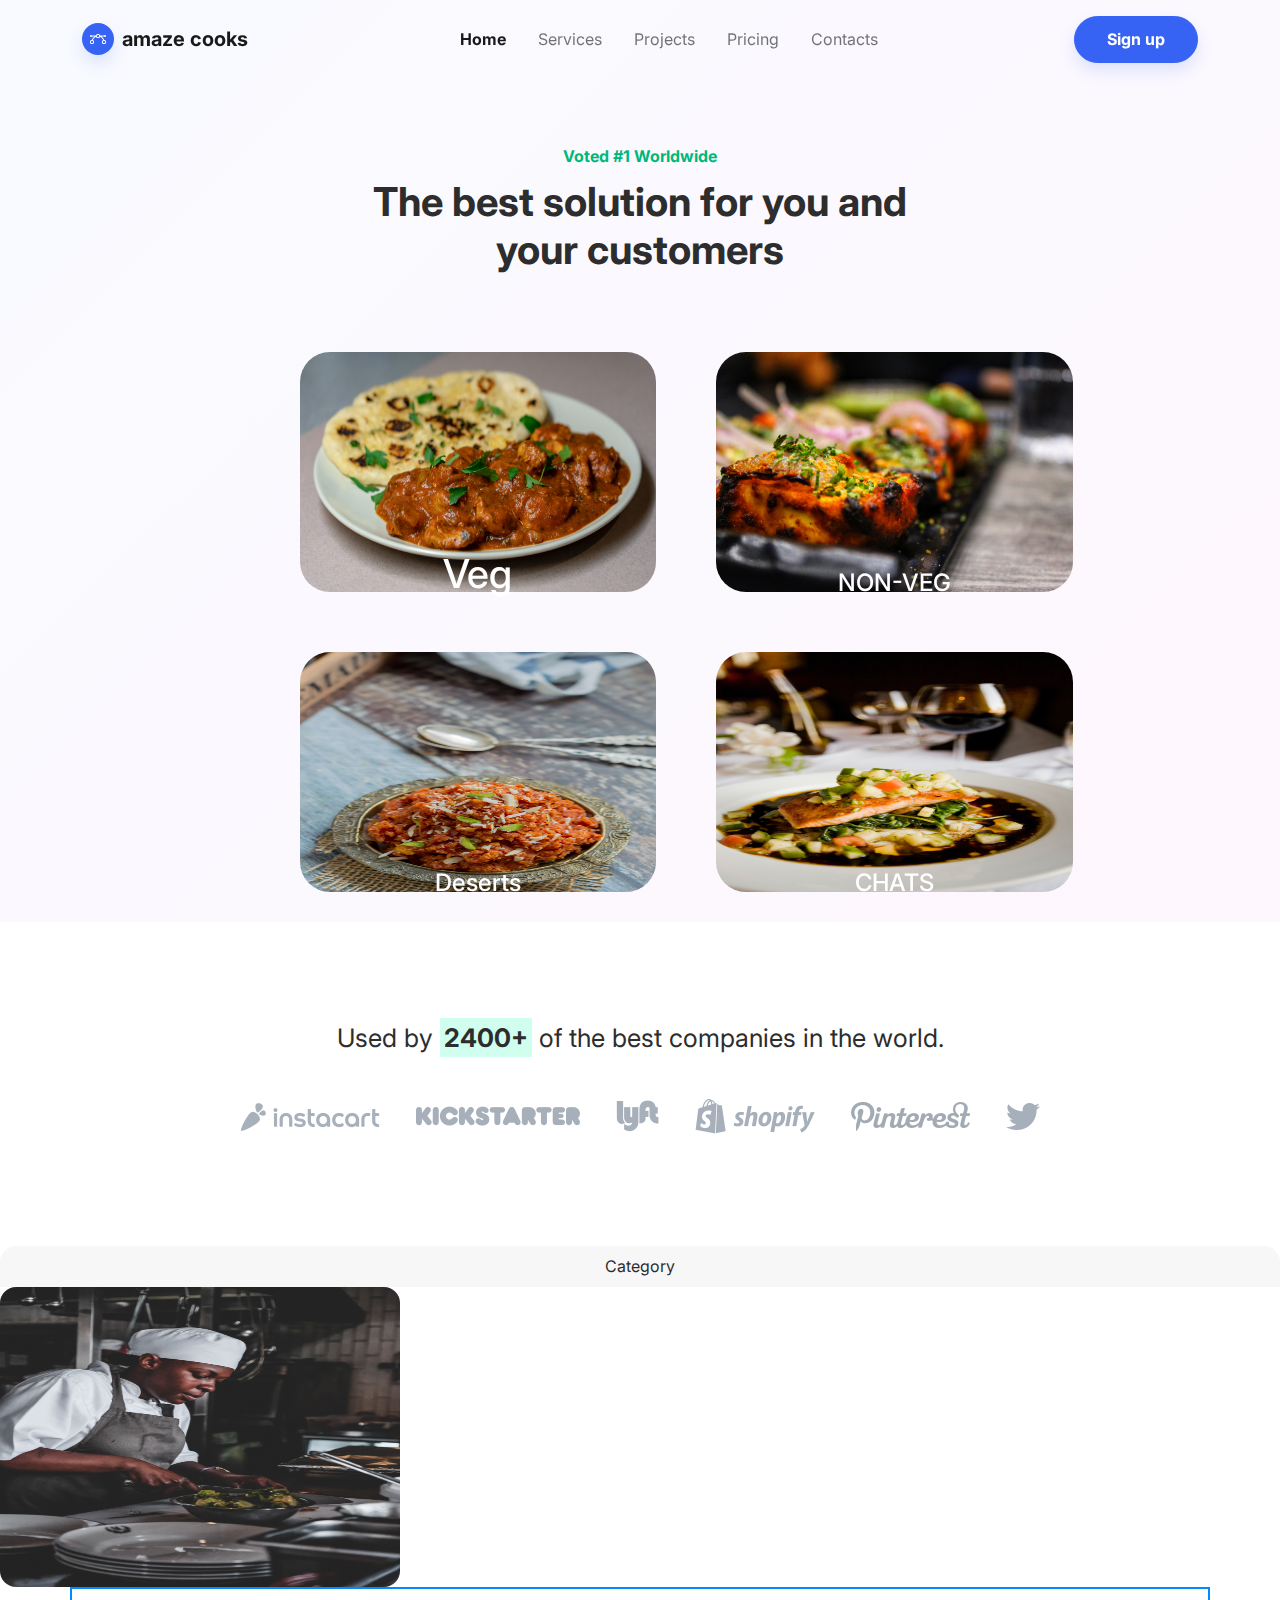
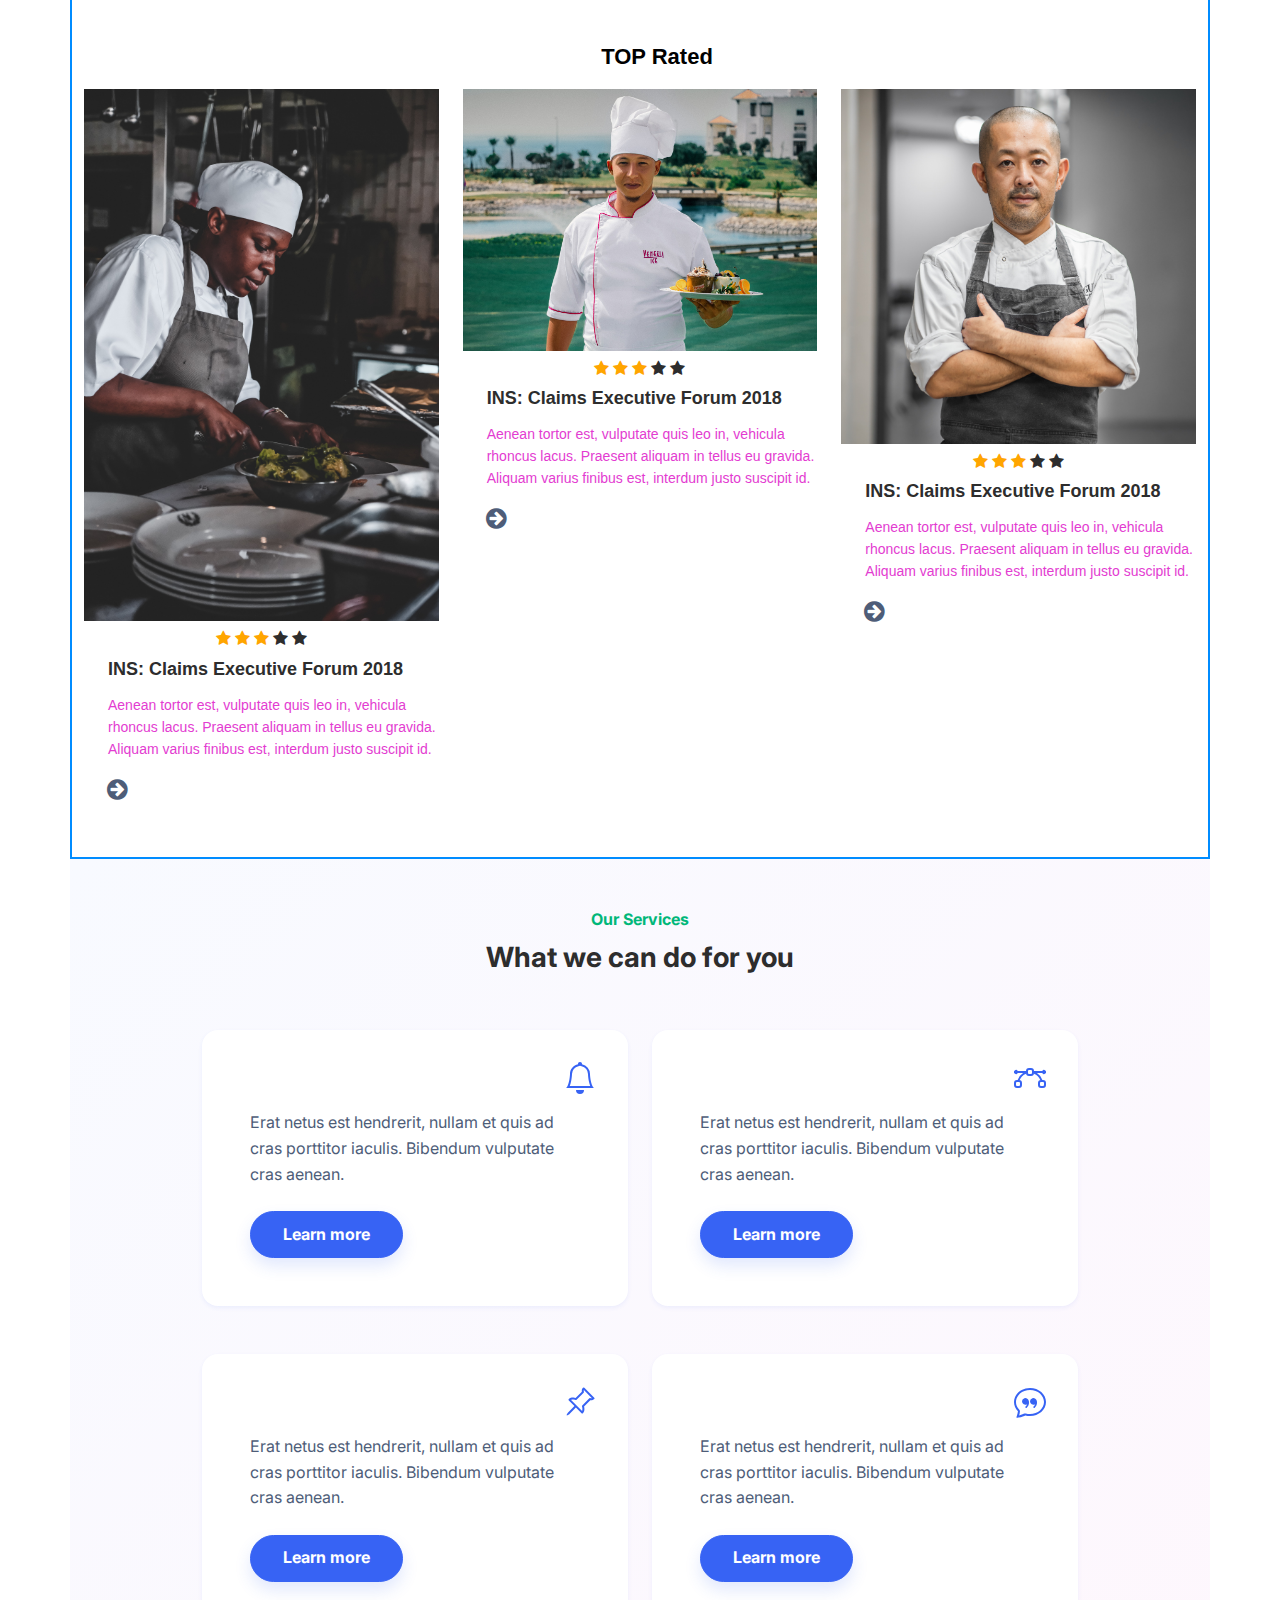
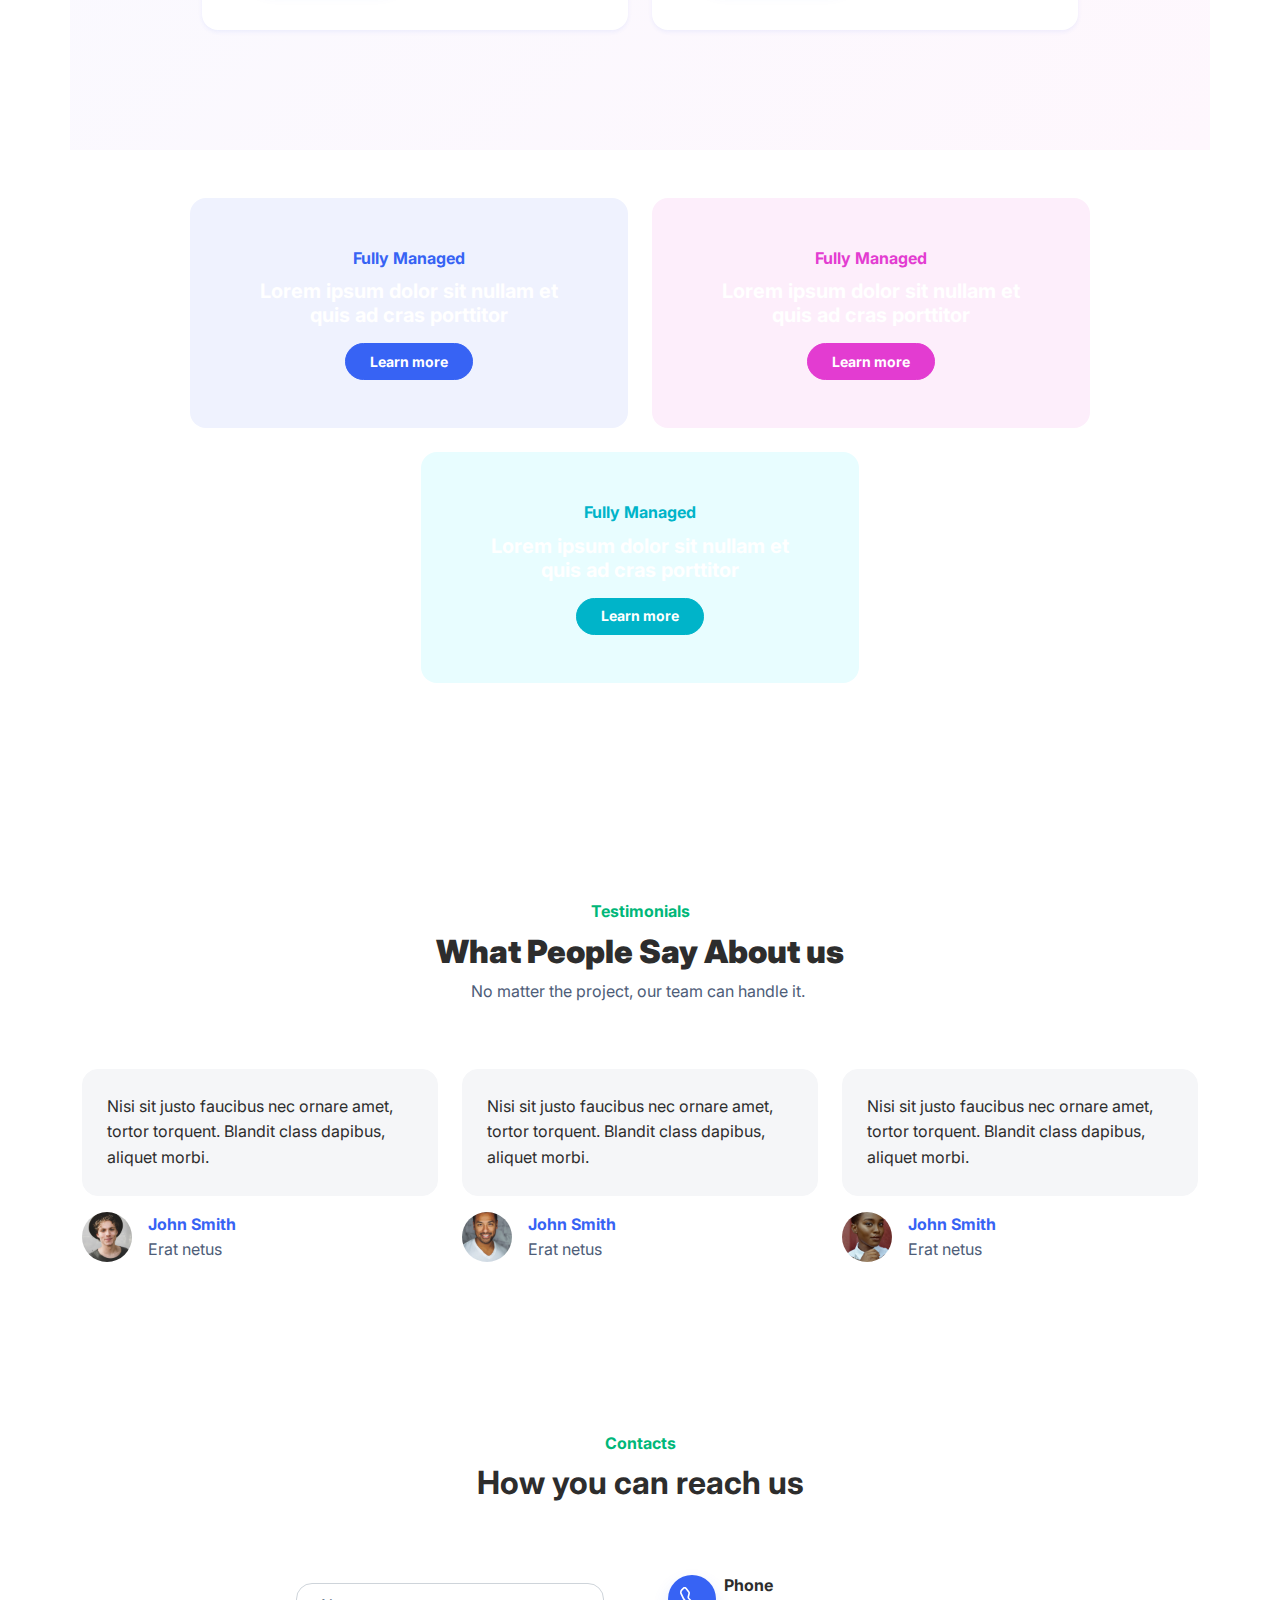
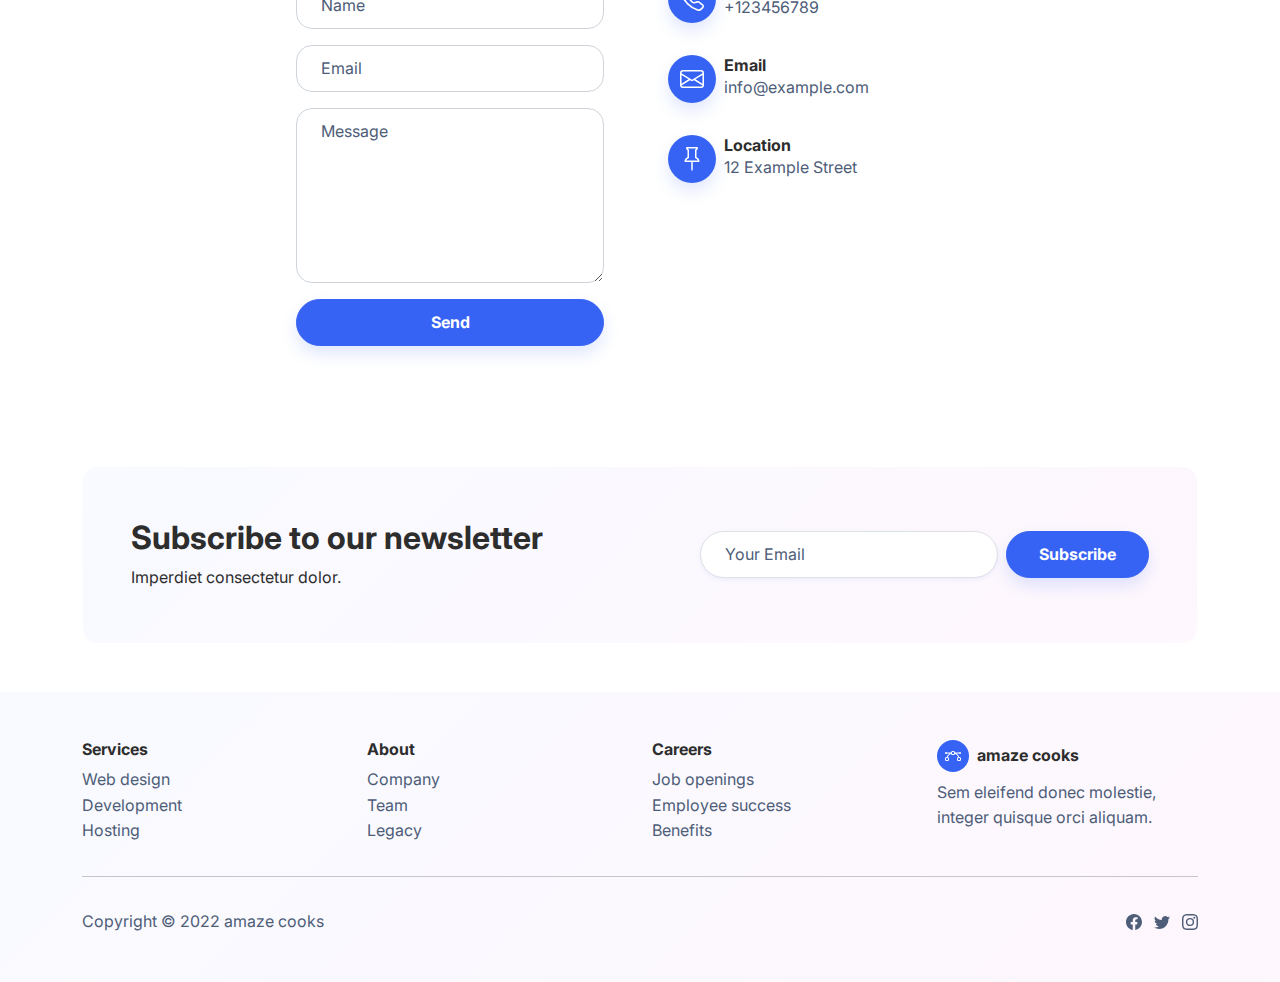
==== commit 6213c72c: "set desert card" ====
--- a/index.html
+++ b/index.html
@@ -80,7 +80,7 @@
                 margin-top: 40px;
               ">
                         <div style="position: relative; flex: 0 0 45%">
-                            <a href="cards.html">
+                            <a href="products.html">
                                 <img class="img-fluid category category-img" data-bss-parallax=""
                                     data-bss-parallax-speed="0.8" src="assets/img/products/veg.jpg" />
                             </a>
@@ -90,30 +90,32 @@
                         </div>
                         <div style="position: relative; flex: 0 0 45%" data-bss-parallax=""
                             data-bss-parallax-speed="0.8">
-                            <a href="cards.html">
+                            <a href="products.html">
                                 <img class="img-fluid category category-img" src="assets/img/products/non-veg.jpg" />
                             </a>
                             <div class="card-img-overlay h-100 d-flex flex-column justify-content-end">
                                 <h4 class="card-title">NON-VEG</h4>
                             </div>
                         </div>
-                        <div style="position: relative; flex: 0 0 45%">
-                            <a href="cards.html">
+                        <div style="position: relative; flex: 0 0 45%" data-bss-parallax=""
+                            data-bss-parallax-speed="0.8">
+                            <a href="products.html">
                                 <img class="img-fluid category category-img" src="assets/img/products/deserts.jpg" />
                             </a>
                             <div class="card-img-overlay h-100 d-flex flex-column justify-content-end">
-                                <h4 class="card-title" data-bss-parallax="" data-bss-parallax-speed="0.8">DESERTS</h4>
-                            </div>
-                        </div>
+                                <h4 class="card-title">Deserts</h4>
+                            </div>
+                        </div>
+                 
 
                         <div style="position: relative; flex: 0 0 45%">
-                            <a href="cards.html">
+                            <a href="products.html">
                                 <img class="img-fluid category category-img" data-bss-parallax=""
                                     data-bss-parallax-speed="0.8" src="assets/img/products/chats.jpg" />
+                                    <div class="card-img-overlay h-100 d-flex flex-column justify-content-end">
+                                        <h4 class="card-title" data-bss-parallax="" data-bss-parallax-speed="0.8">CHATS</h4>
+                                    </div>
                             </a>
-                            <div class="card-img-overlay h-100 d-flex flex-column justify-content-end">
-                                <h4 class="card-title" data-bss-parallax="" data-bss-parallax-speed="0.8">CHATS</h4>
-                            </div>
                         </div>
                     </div>
                 </div>
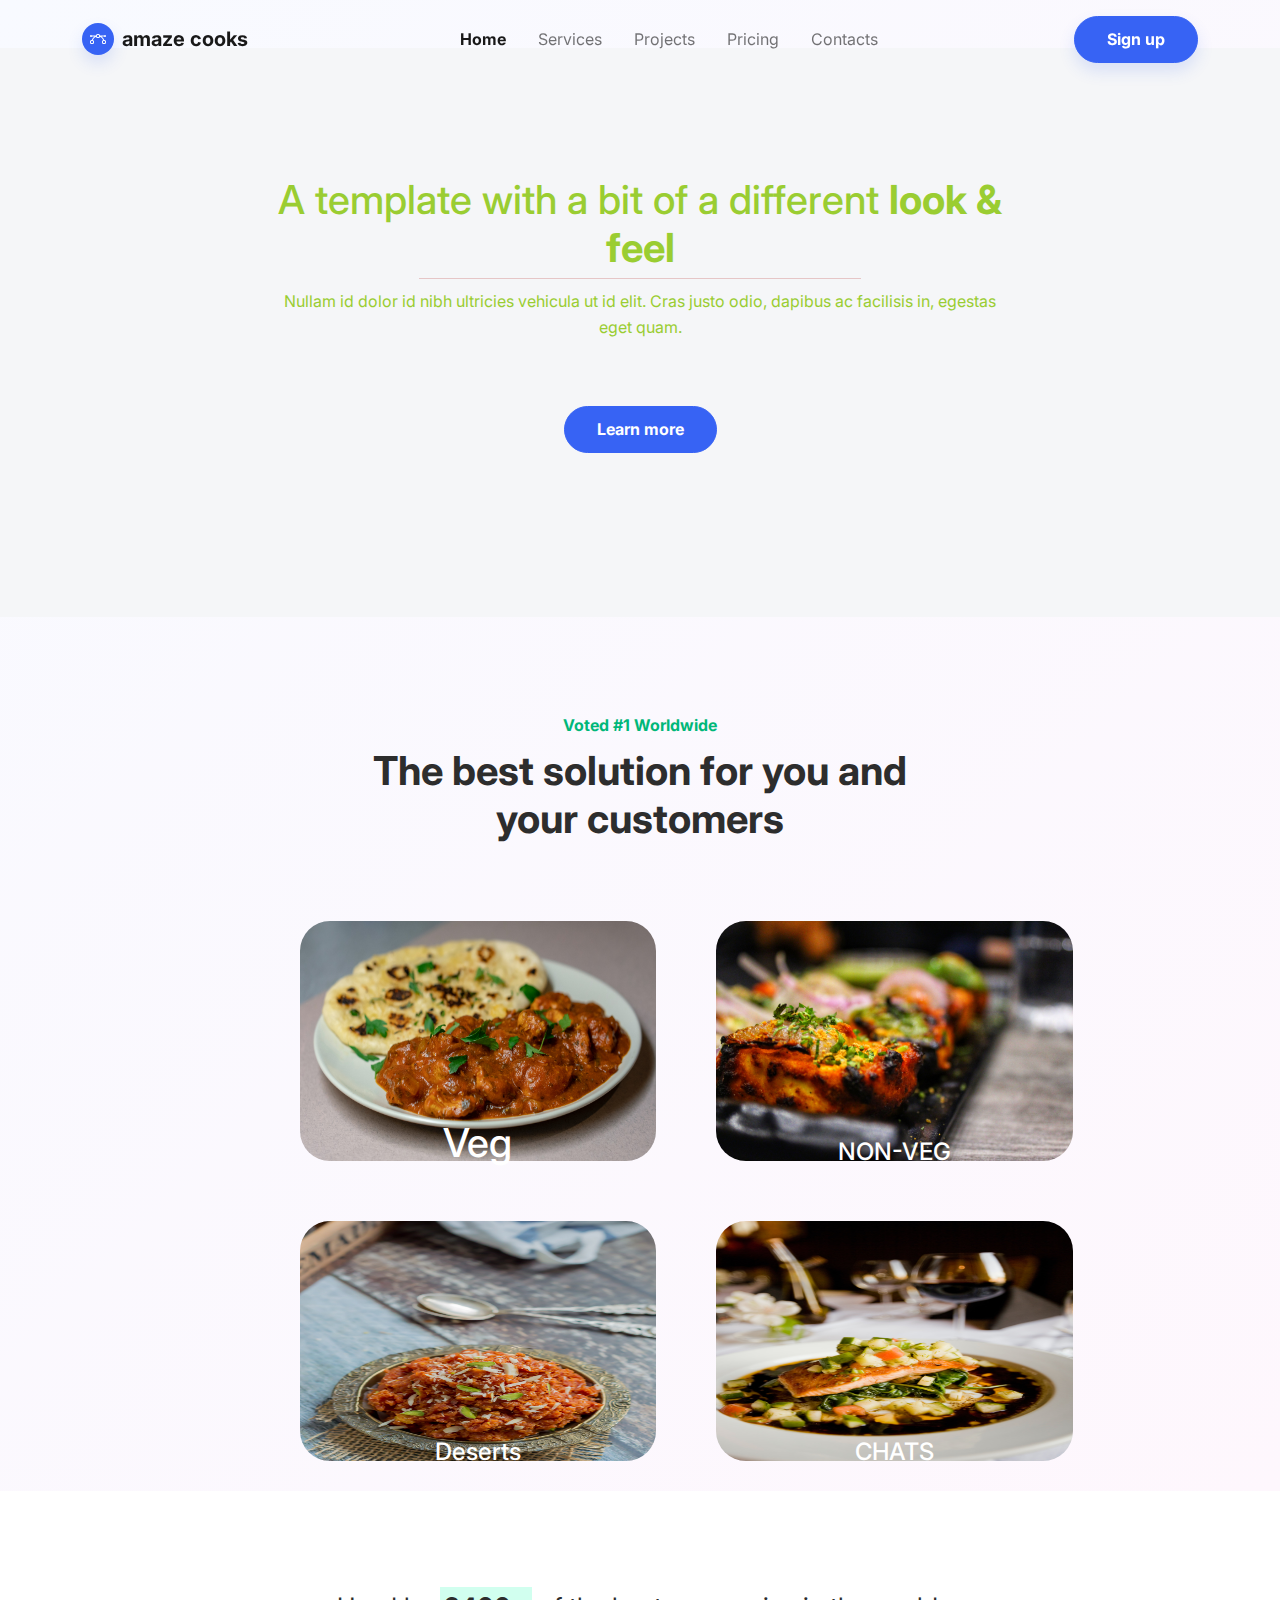
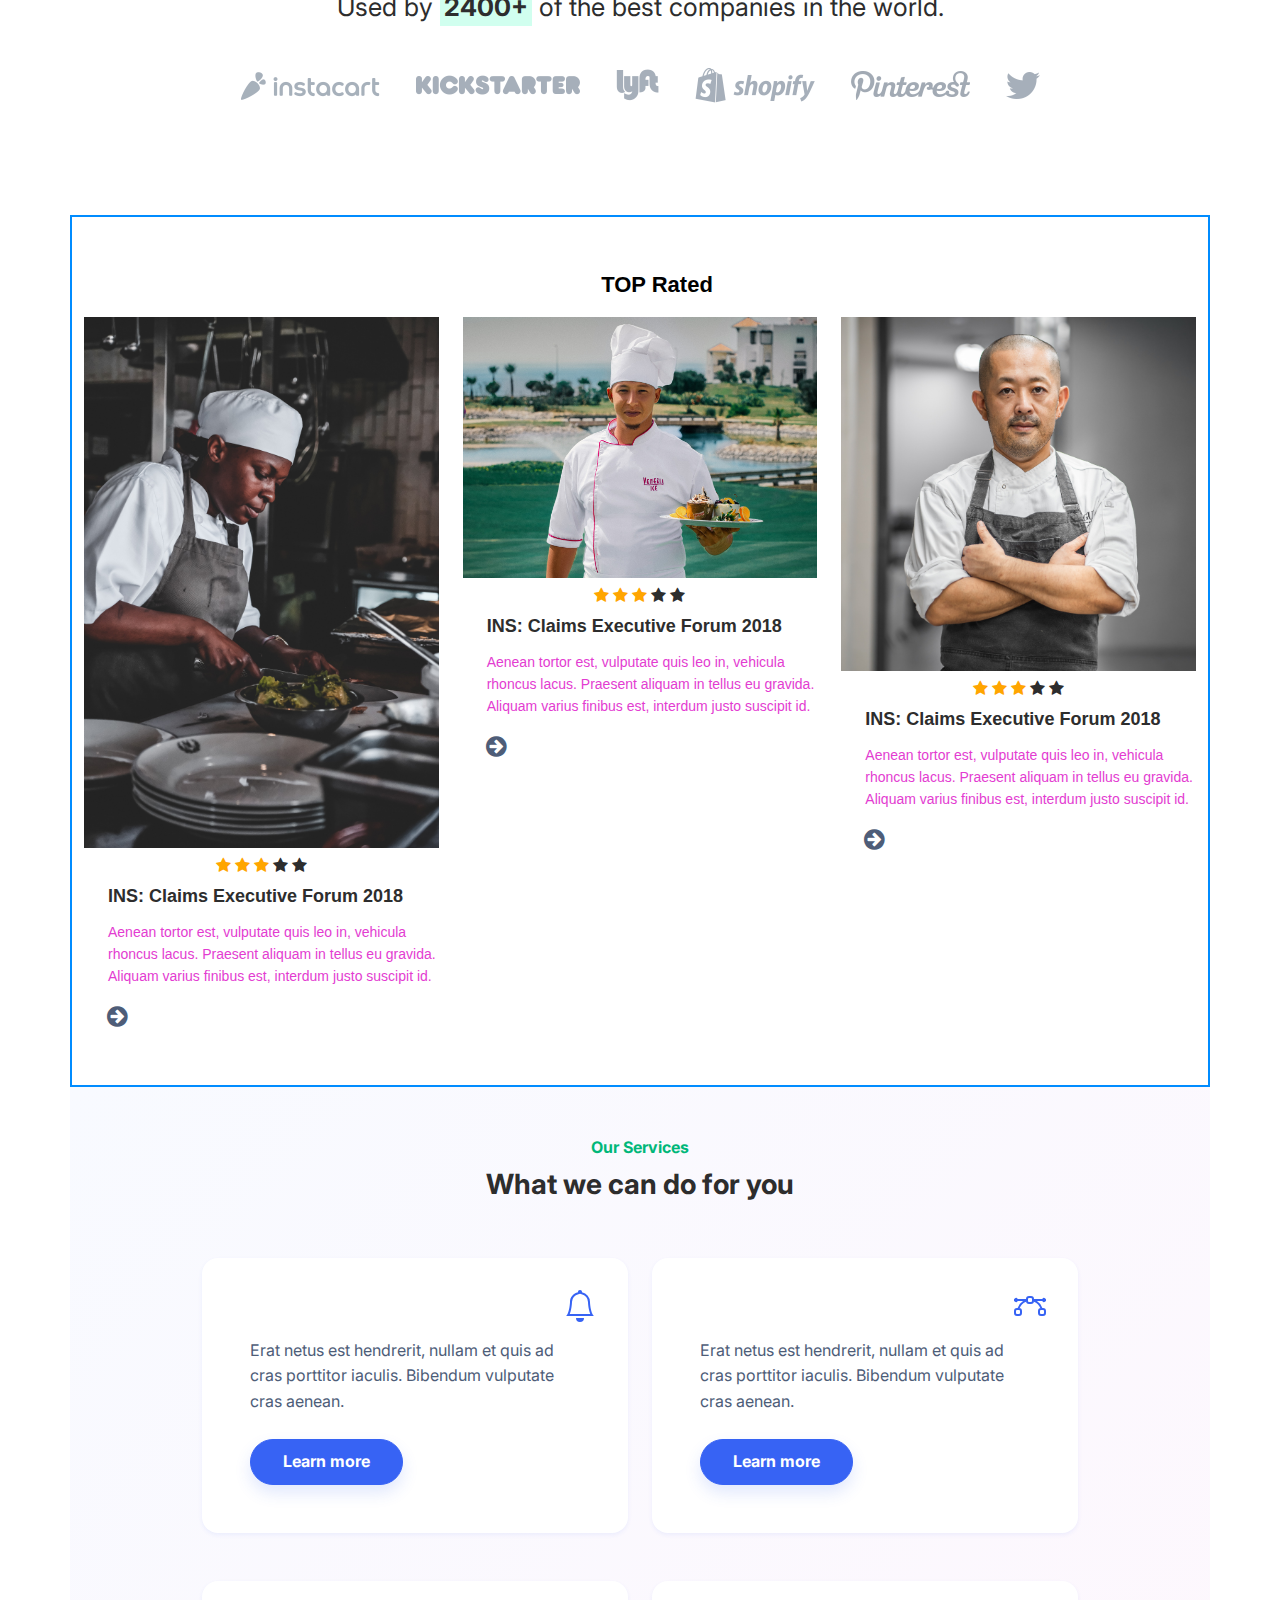
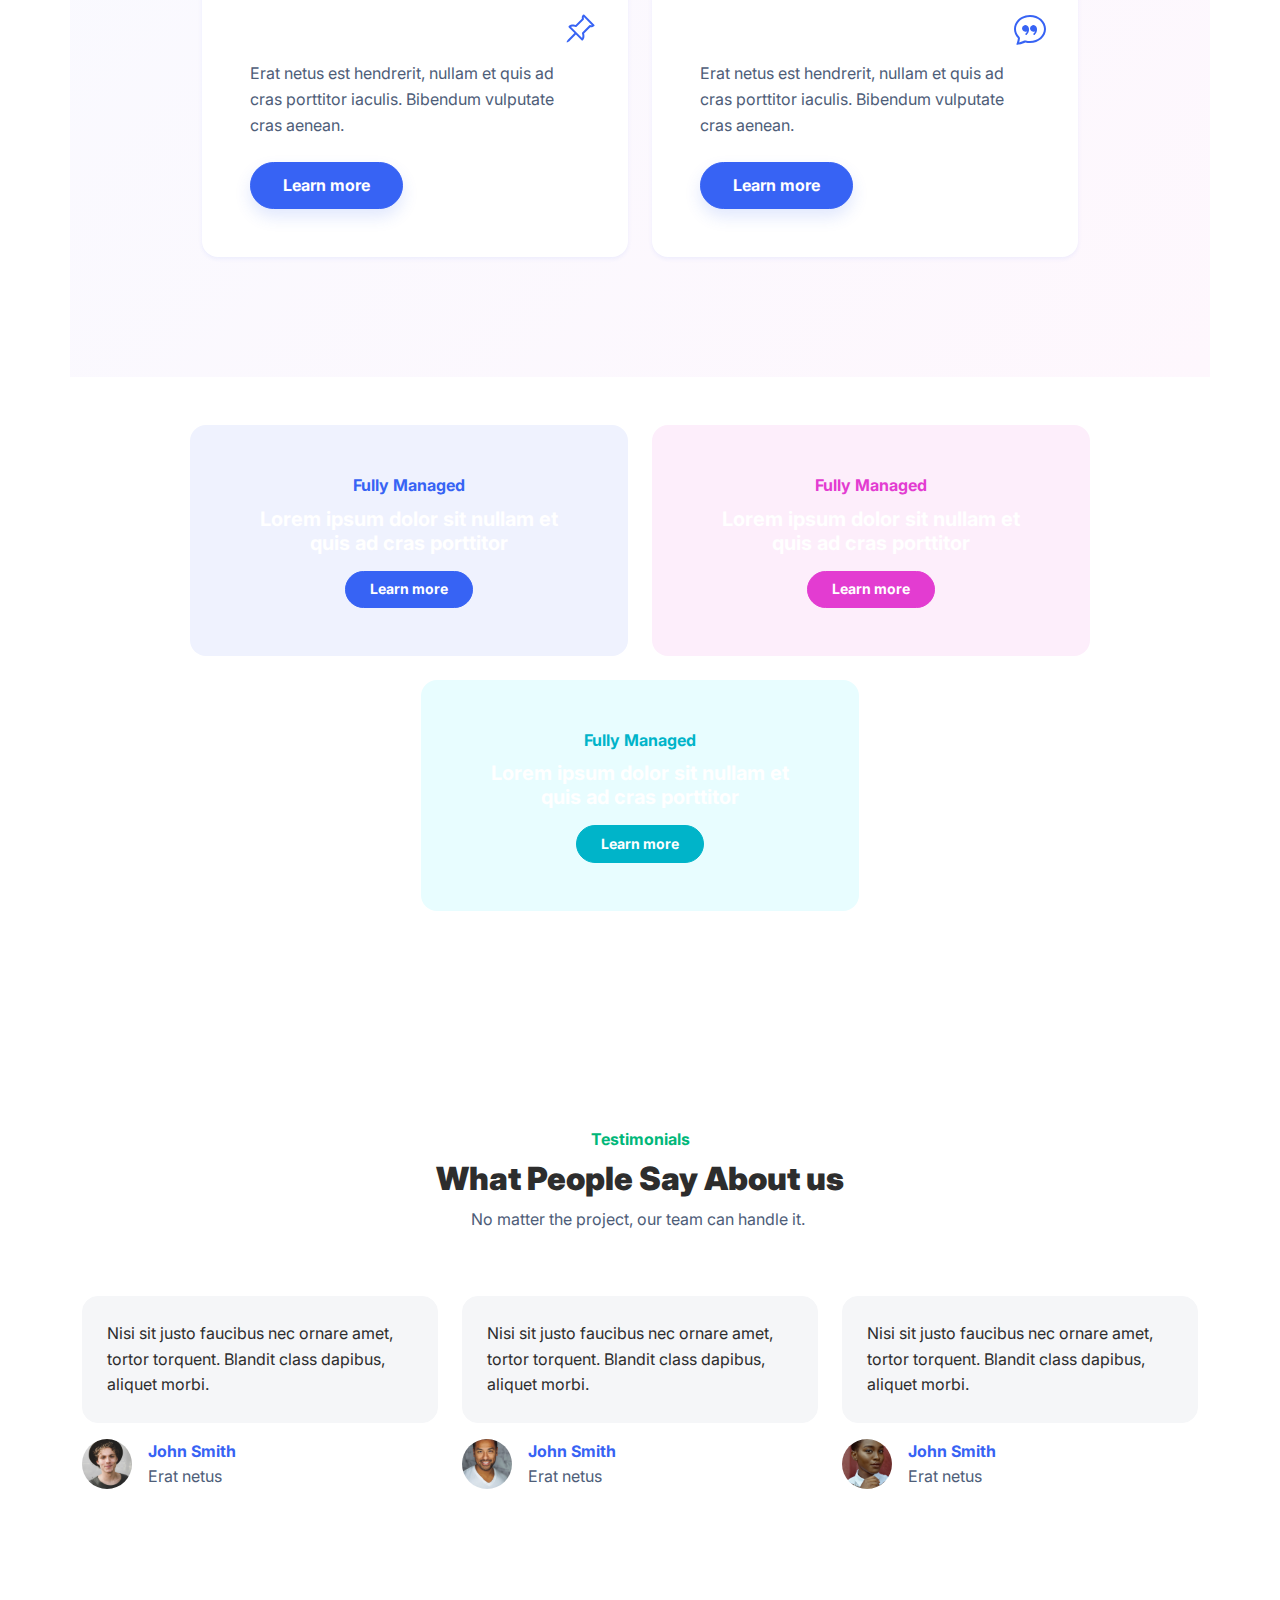
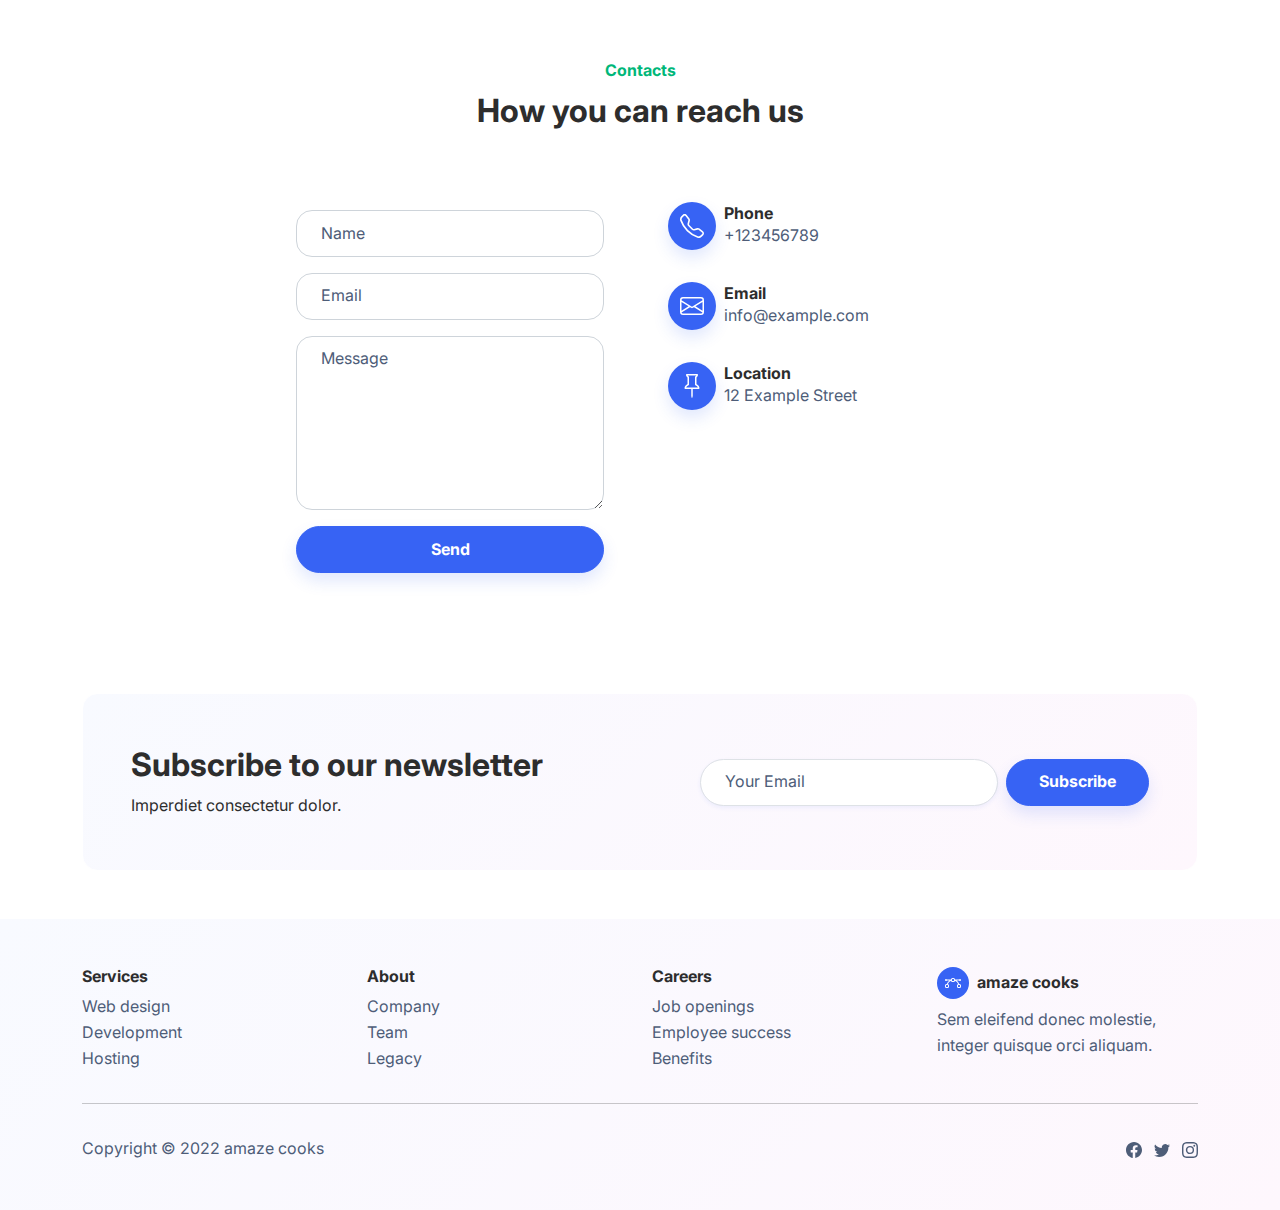
==== commit 4d6782d6: "added banner and removed -parlax" ====
--- a/index.html
+++ b/index.html
@@ -62,6 +62,37 @@
         </div>
     </nav>
     <header class="bg-primary-gradient pt-5">
+        <!-- <section class="py-4 py-xl-5">
+    <div class="container">
+        <div class="bg-dark border rounded border-0 border-dark overflow-hidden">
+            <div class="row g-0">
+                <div class="col-md-6">
+                    <div class="text-white p-4 p-md-5">
+                        <h2 class="fw-bold text-white mb-3">Biben dum fringi dictum, augue purus</h2>
+                        <p class="mb-4">Tincidunt laoreet leo, adipiscing taciti tempor. Primis senectus sapien, risus donec ad fusce augue interdum.</p>
+                        <div class="my-3"><a class="btn btn-primary btn-lg me-2" role="button" href="#">Button</a><a class="btn btn-light btn-lg" role="button" href="#">Button</a></div>
+                    </div>
+                </div>
+                <div class="col-md-6 order-first order-md-last" style="min-height: 250px;"><img class="w-100 h-100 fit-cover" src="https://cdn.bootstrapstudio.io/placeholders/1400x800.png" /></div>
+            </div>
+        </div>
+    </div>
+</section> -->
+
+
+<div class="bg-light jumbotron-main jumbotron py-5 jumbotron-fluid">
+    <div class="container center-vertically-holder" style="margin-top: -20px;background: url('assets/img/products/banner3.jpg');color: yellowgreen;background-size: cover;">
+        <div class="row center-vertically">
+            <div class="col-md-8 offset-sm-0 offset-md-2 text-center" style="margin-top: 100px;margin-bottom: 100px;">
+                <h1>A template with a bit of a different <strong>look &amp; feel</strong><br /><br /></h1>
+                <hr style="border-top: 1px;color: rgba(180, 36, 36, 0.9);width: 60%;margin: 0px;margin-top: -50px;margin-bottom: 10px;margin-left: 20%;" />
+                <p>Nullam id dolor id nibh ultricies vehicula ut id elit. Cras justo odio, dapibus ac facilisis in, egestas eget quam.</p>
+                <p><a class="btn btn-primary mt-6" role="button" href="#" style="margin-top: 50px;">Learn more</a></p>
+            </div>
+        </div>
+    </div>
+</div>
+
         <div class="container pt-4 pt-xl-5">
             <div class="row pt-5">
                 <div class="col-md-8 col-xl-6 text-center text-md-start mx-auto">
@@ -81,15 +112,13 @@
               ">
                         <div style="position: relative; flex: 0 0 45%">
                             <a href="products.html">
-                                <img class="img-fluid category category-img" data-bss-parallax=""
-                                    data-bss-parallax-speed="0.8" src="assets/img/products/veg.jpg" />
+                                <img class="img-fluid category category-img"  src="assets/img/products/veg.jpg" />
                             </a>
                             <div class="card-img-overlay h-100 d-flex flex-column justify-content-end">
                                 <h1 class="card-title">Veg</h1>
                             </div>
                         </div>
-                        <div style="position: relative; flex: 0 0 45%" data-bss-parallax=""
-                            data-bss-parallax-speed="0.8">
+                        <div style="position: relative; flex: 0 0 45%" >
                             <a href="products.html">
                                 <img class="img-fluid category category-img" src="assets/img/products/non-veg.jpg" />
                             </a>
@@ -97,8 +126,7 @@
                                 <h4 class="card-title">NON-VEG</h4>
                             </div>
                         </div>
-                        <div style="position: relative; flex: 0 0 45%" data-bss-parallax=""
-                            data-bss-parallax-speed="0.8">
+                        <div style="position: relative; flex: 0 0 45%" >
                             <a href="products.html">
                                 <img class="img-fluid category category-img" src="assets/img/products/deserts.jpg" />
                             </a>
@@ -110,10 +138,9 @@
 
                         <div style="position: relative; flex: 0 0 45%">
                             <a href="products.html">
-                                <img class="img-fluid category category-img" data-bss-parallax=""
-                                    data-bss-parallax-speed="0.8" src="assets/img/products/chats.jpg" />
+                                <img class="img-fluid category category-img"  src="assets/img/products/chats.jpg" />
                                     <div class="card-img-overlay h-100 d-flex flex-column justify-content-end">
-                                        <h4 class="card-title" data-bss-parallax="" data-bss-parallax-speed="0.8">CHATS</h4>
+                                        <h4 class="card-title">CHATS</h4>
                                     </div>
                             </a>
                         </div>
@@ -140,16 +167,7 @@
             <a href="#"> <img class="m-3" src="assets/img/brands/twitter.png" /></a>
         </div>
     </section>
-    <div class="card bg-inverse">
-        <div class="card-header text-center">
-            Category
-        </div>
-        <img class="card-img" src="assets/img/products/chef1.jpg" style="width: 400px;height: 300px;"
-            alt="Card image cap">
-        <div class="card-img-overlay h-100 d-flex flex-column justify-content-end">
-            <h4 class="card-title" style="color: white;">Title</h4>
-        </div>
-    </div>
+
 
 
 
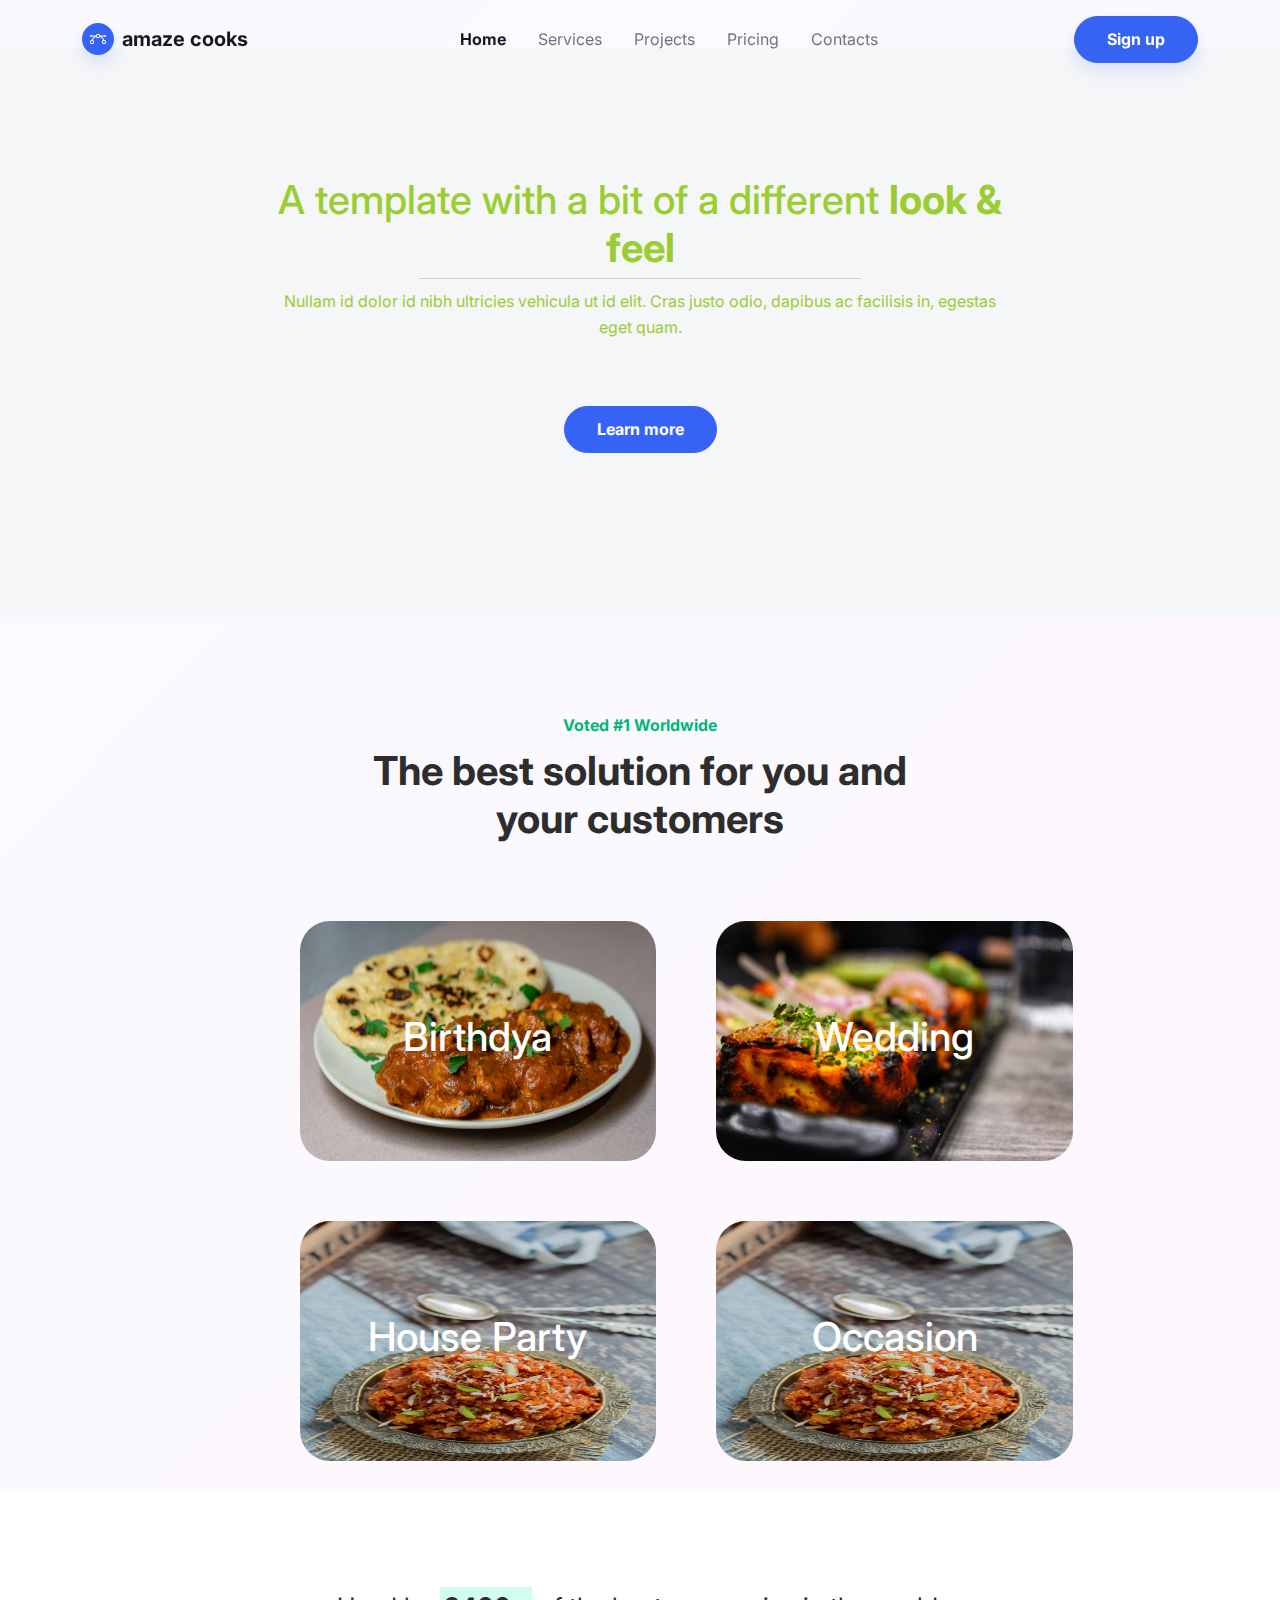
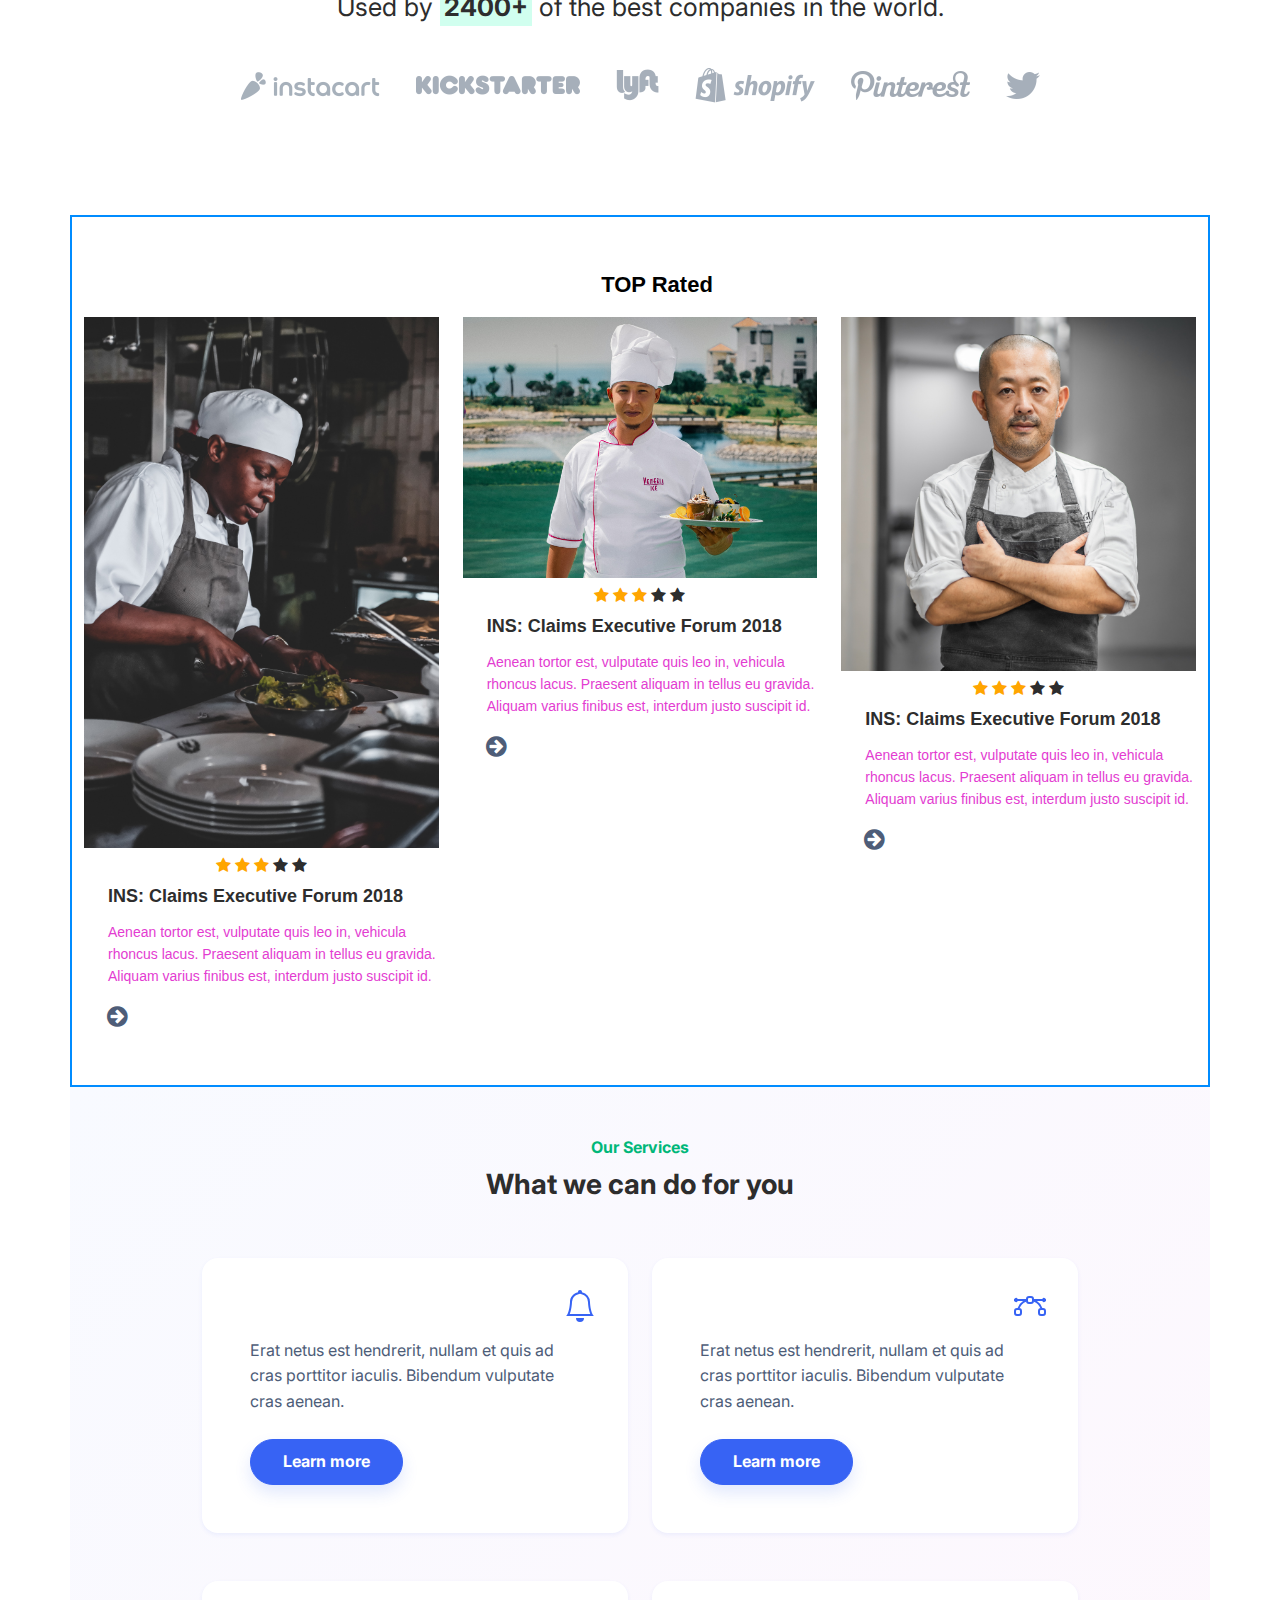
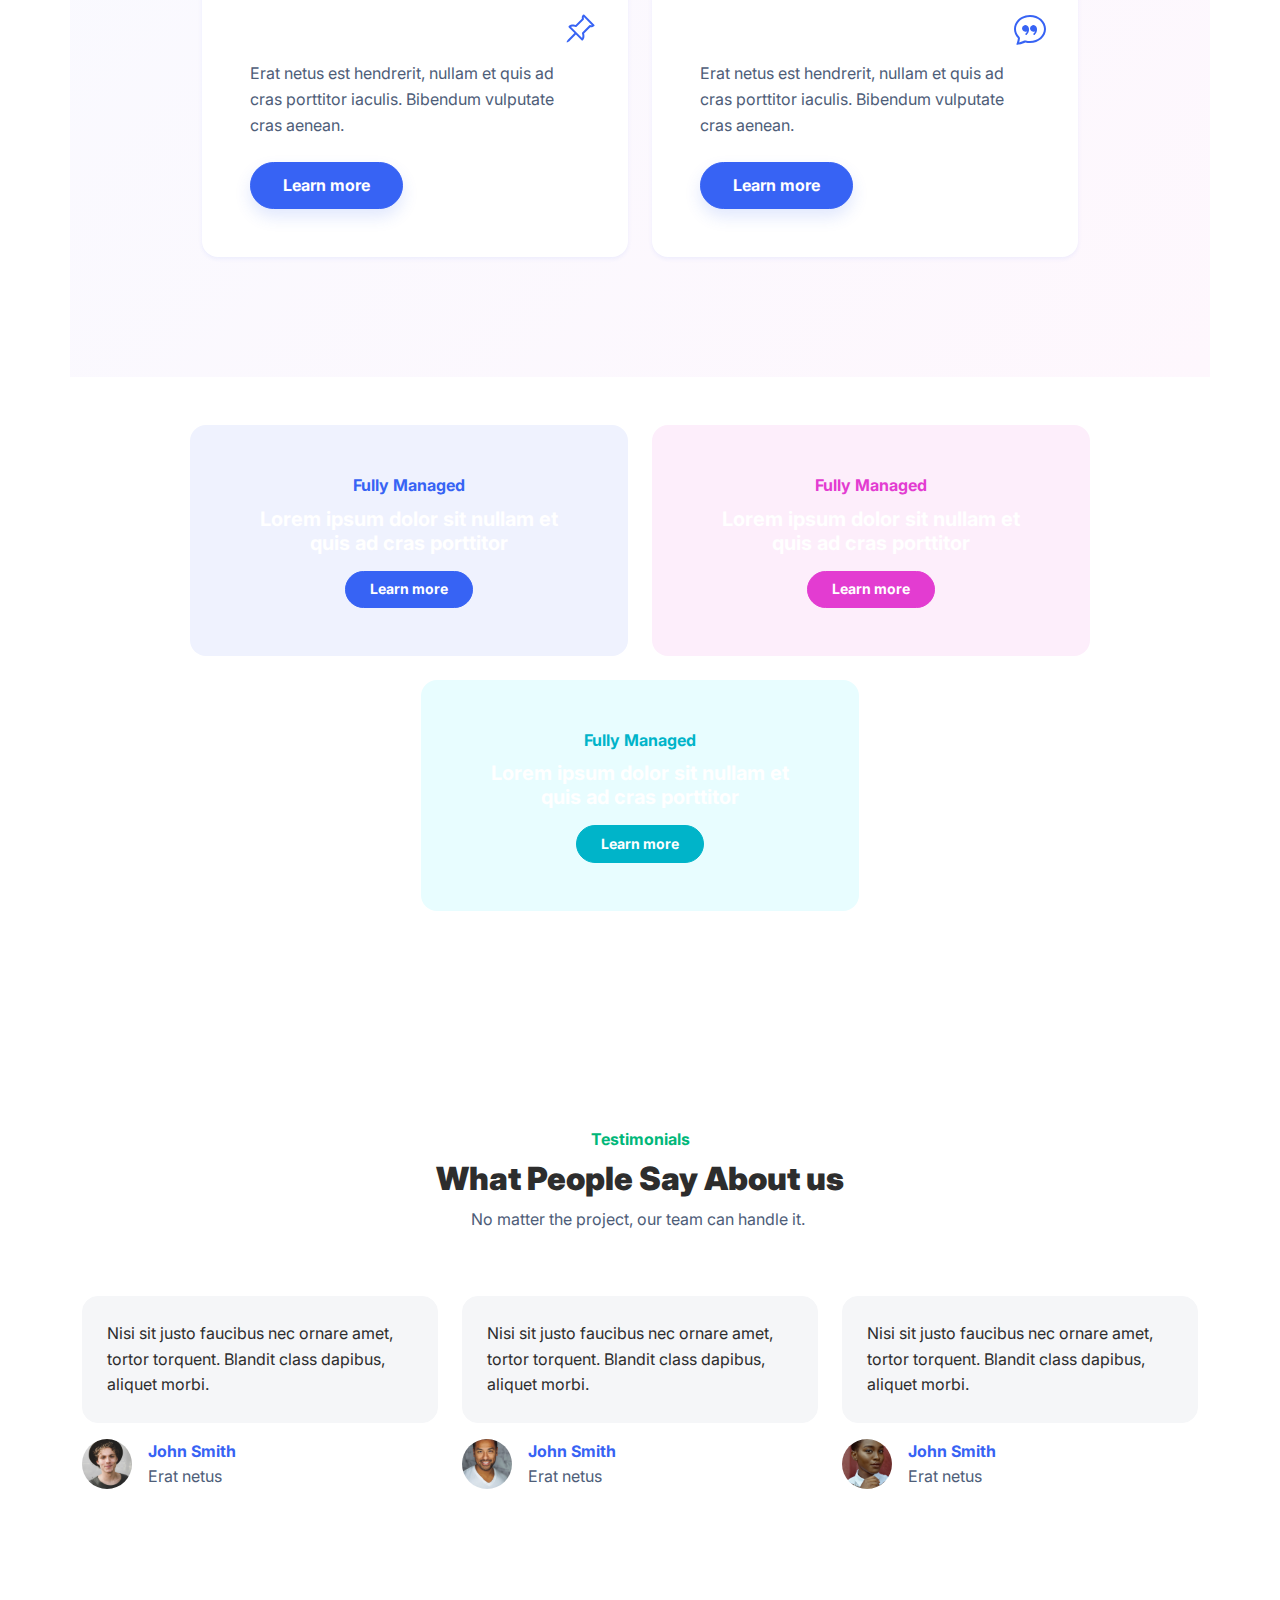
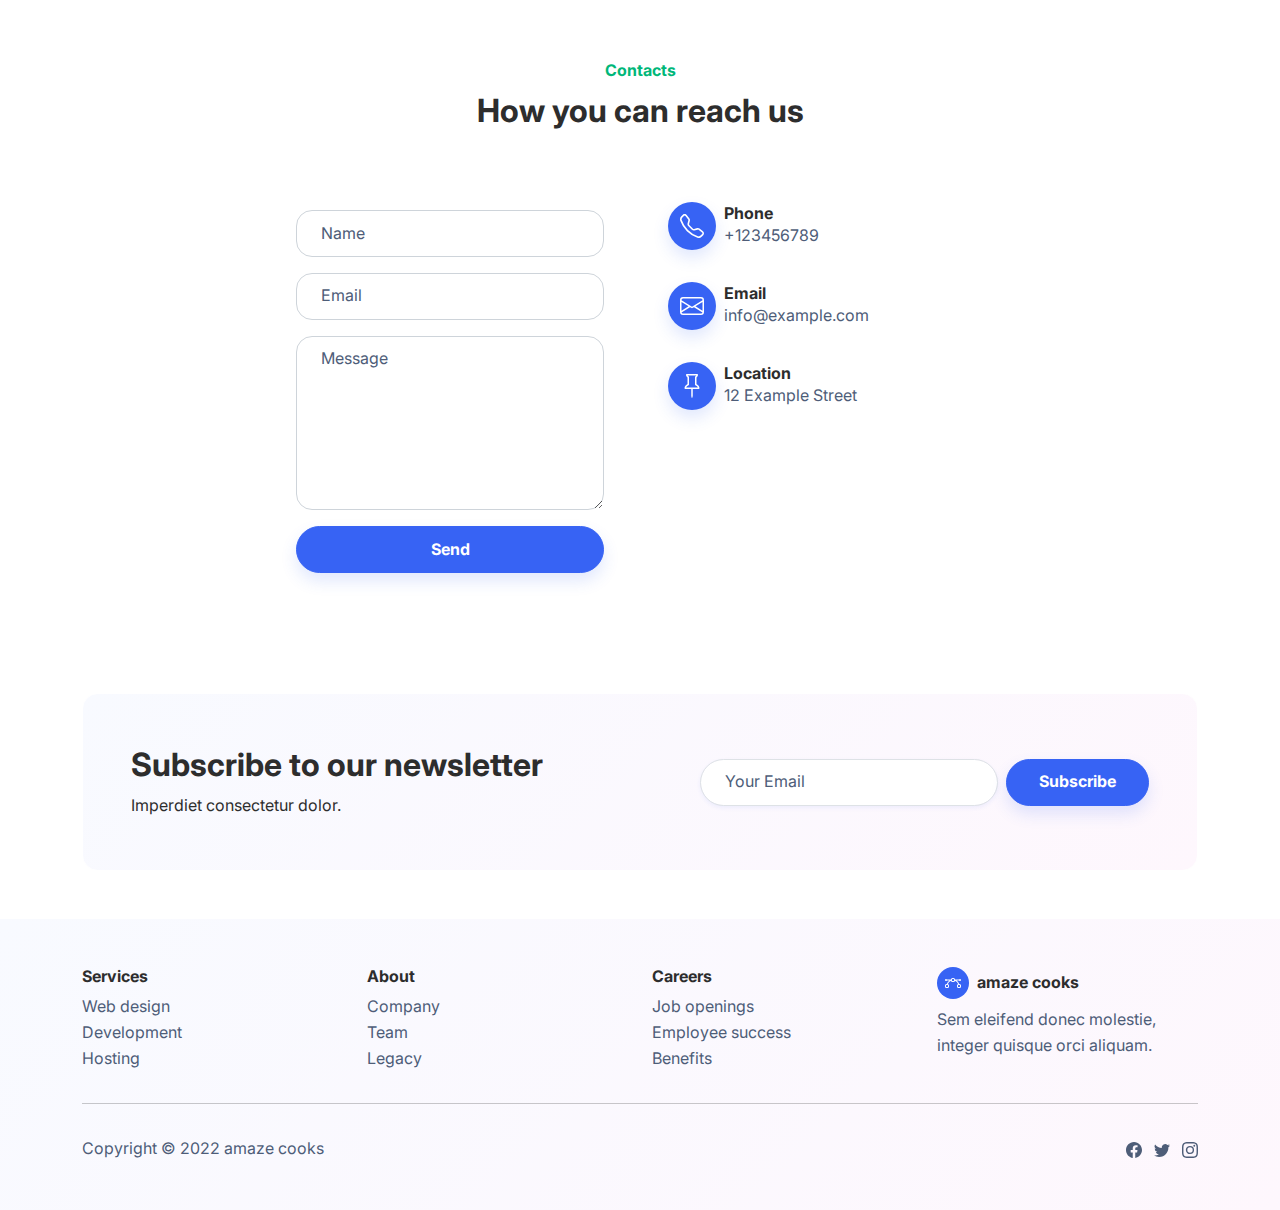
==== commit 6548e36e: "added extra buttons" ====
--- a/index.html
+++ b/index.html
@@ -1,68 +1,96 @@
 <!DOCTYPE html>
 <html lang="en">
-
-<head>
+  <head>
     <meta charset="utf-8" />
-    <meta name="viewport" content="width=device-width, initial-scale=1.0, shrink-to-fit=no" />
+    <meta
+      name="viewport"
+      content="width=device-width, initial-scale=1.0, shrink-to-fit=no"
+    />
     <title>Home - amaze cooks</title>
     <link rel="stylesheet" href="assets/bootstrap/css/bootstrap.min.css" />
-    <link rel="stylesheet"
-        href="https://fonts.googleapis.com/css?family=Inter:300italic,400italic,600italic,700italic,800italic,400,300,600,700,800&amp;display=swap" />
+    <link
+      rel="stylesheet"
+      href="https://fonts.googleapis.com/css?family=Inter:300italic,400italic,600italic,700italic,800italic,400,300,600,700,800&amp;display=swap"
+    />
     <link rel="stylesheet" href="styles.css" />
+    <script src="https://ajax.googleapis.com/ajax/libs/jquery/3.6.0/jquery.min.js"></script>
 
+    <link
+      rel="stylesheet"
+      href="https://cdnjs.cloudflare.com/ajax/libs/font-awesome/4.7.0/css/font-awesome.min.css"
+    />
 
-    <link rel="stylesheet" href="https://cdnjs.cloudflare.com/ajax/libs/font-awesome/4.7.0/css/font-awesome.min.css">
     <style>
-        .checked {
-            color: orange;
-        }
+      .checked {
+        color: orange;
+      }
     </style>
-</head>
+  </head>
 
-<body style="
+  <body
+    style="
       /*background: url(&quot;design.jpg&quot;);*/
       background-position: 0 -60px;
-    ">
-    <nav class="navbar navbar-light navbar-expand-md fixed-top navbar-shrink py-3" id="mainNav">
-        <div class="container">
-            <a class="navbar-brand d-flex align-items-center" href="/"><span
-                    class="bs-icon-sm bs-icon-circle bs-icon-primary shadow d-flex justify-content-center align-items-center me-2 bs-icon"><svg
-                        xmlns="http://www.w3.org/2000/svg" width="1em" height="1em" fill="currentColor"
-                        viewBox="0 0 16 16" class="bi bi-bezier">
-                        <path fill-rule="evenodd"
-                            d="M0 10.5A1.5 1.5 0 0 1 1.5 9h1A1.5 1.5 0 0 1 4 10.5v1A1.5 1.5 0 0 1 2.5 13h-1A1.5 1.5 0 0 1 0 11.5v-1zm1.5-.5a.5.5 0 0 0-.5.5v1a.5.5 0 0 0 .5.5h1a.5.5 0 0 0 .5-.5v-1a.5.5 0 0 0-.5-.5h-1zm10.5.5A1.5 1.5 0 0 1 13.5 9h1a1.5 1.5 0 0 1 1.5 1.5v1a1.5 1.5 0 0 1-1.5 1.5h-1a1.5 1.5 0 0 1-1.5-1.5v-1zm1.5-.5a.5.5 0 0 0-.5.5v1a.5.5 0 0 0 .5.5h1a.5.5 0 0 0 .5-.5v-1a.5.5 0 0 0-.5-.5h-1zM6 4.5A1.5 1.5 0 0 1 7.5 3h1A1.5 1.5 0 0 1 10 4.5v1A1.5 1.5 0 0 1 8.5 7h-1A1.5 1.5 0 0 1 6 5.5v-1zM7.5 4a.5.5 0 0 0-.5.5v1a.5.5 0 0 0 .5.5h1a.5.5 0 0 0 .5-.5v-1a.5.5 0 0 0-.5-.5h-1z">
-                        </path>
-                        <path
-                            d="M6 4.5H1.866a1 1 0 1 0 0 1h2.668A6.517 6.517 0 0 0 1.814 9H2.5c.123 0 .244.015.358.043a5.517 5.517 0 0 1 3.185-3.185A1.503 1.503 0 0 1 6 5.5v-1zm3.957 1.358A1.5 1.5 0 0 0 10 5.5v-1h4.134a1 1 0 1 1 0 1h-2.668a6.517 6.517 0 0 1 2.72 3.5H13.5c-.123 0-.243.015-.358.043a5.517 5.517 0 0 0-3.185-3.185z">
-                        </path>
-                    </svg></span><span>amaze cooks</span></a><button data-bs-toggle="collapse" class="navbar-toggler"
-                data-bs-target="#navcol-1">
-                <span class="visually-hidden">Toggle navigation</span><span class="navbar-toggler-icon"></span>
-            </button>
-            <div class="collapse navbar-collapse" id="navcol-1">
-                <ul class="navbar-nav mx-auto">
-                    <li class="nav-item">
-                        <a class="nav-link active" href="index.html">Home</a>
-                    </li>
-                    <li class="nav-item">
-                        <a class="nav-link" href="services.html">Services</a>
-                    </li>
-                    <li class="nav-item">
-                        <a class="nav-link" href="projects.html">Projects</a>
-                    </li>
-                    <li class="nav-item">
-                        <a class="nav-link" href="pricing.html">Pricing</a>
-                    </li>
-                    <li class="nav-item">
-                        <a class="nav-link" href="contacts.html">Contacts</a>
-                    </li>
-                </ul>
-                <a class="btn btn-primary shadow" role="button" href="signup.html">Sign up</a>
-            </div>
-        </div>
+    "
+  >
+    <nav
+      class="navbar navbar-light navbar-expand-md fixed-top navbar-shrink py-3"
+      id="mainNav"
+    >
+      <div class="container">
+        <a class="navbar-brand d-flex align-items-center" href="/"
+          ><span
+            class="bs-icon-sm bs-icon-circle bs-icon-primary shadow d-flex justify-content-center align-items-center me-2 bs-icon"
+            ><svg
+              xmlns="http://www.w3.org/2000/svg"
+              width="1em"
+              height="1em"
+              fill="currentColor"
+              viewBox="0 0 16 16"
+              class="bi bi-bezier"
+            >
+              <path
+                fill-rule="evenodd"
+                d="M0 10.5A1.5 1.5 0 0 1 1.5 9h1A1.5 1.5 0 0 1 4 10.5v1A1.5 1.5 0 0 1 2.5 13h-1A1.5 1.5 0 0 1 0 11.5v-1zm1.5-.5a.5.5 0 0 0-.5.5v1a.5.5 0 0 0 .5.5h1a.5.5 0 0 0 .5-.5v-1a.5.5 0 0 0-.5-.5h-1zm10.5.5A1.5 1.5 0 0 1 13.5 9h1a1.5 1.5 0 0 1 1.5 1.5v1a1.5 1.5 0 0 1-1.5 1.5h-1a1.5 1.5 0 0 1-1.5-1.5v-1zm1.5-.5a.5.5 0 0 0-.5.5v1a.5.5 0 0 0 .5.5h1a.5.5 0 0 0 .5-.5v-1a.5.5 0 0 0-.5-.5h-1zM6 4.5A1.5 1.5 0 0 1 7.5 3h1A1.5 1.5 0 0 1 10 4.5v1A1.5 1.5 0 0 1 8.5 7h-1A1.5 1.5 0 0 1 6 5.5v-1zM7.5 4a.5.5 0 0 0-.5.5v1a.5.5 0 0 0 .5.5h1a.5.5 0 0 0 .5-.5v-1a.5.5 0 0 0-.5-.5h-1z"
+              ></path>
+              <path
+                d="M6 4.5H1.866a1 1 0 1 0 0 1h2.668A6.517 6.517 0 0 0 1.814 9H2.5c.123 0 .244.015.358.043a5.517 5.517 0 0 1 3.185-3.185A1.503 1.503 0 0 1 6 5.5v-1zm3.957 1.358A1.5 1.5 0 0 0 10 5.5v-1h4.134a1 1 0 1 1 0 1h-2.668a6.517 6.517 0 0 1 2.72 3.5H13.5c-.123 0-.243.015-.358.043a5.517 5.517 0 0 0-3.185-3.185z"
+              ></path></svg></span
+          ><span>amaze cooks</span></a
+        ><button
+          data-bs-toggle="collapse"
+          class="navbar-toggler"
+          data-bs-target="#navcol-1"
+        >
+          <span class="visually-hidden">Toggle navigation</span
+          ><span class="navbar-toggler-icon"></span>
+        </button>
+        <div class="collapse navbar-collapse" id="navcol-1">
+          <ul class="navbar-nav mx-auto">
+            <li class="nav-item">
+              <a class="nav-link active" href="index.html">Home</a>
+            </li>
+            <li class="nav-item">
+              <a class="nav-link" href="services.html">Services</a>
+            </li>
+            <li class="nav-item">
+              <a class="nav-link" href="projects.html">Projects</a>
+            </li>
+            <li class="nav-item">
+              <a class="nav-link" href="pricing.html">Pricing</a>
+            </li>
+            <li class="nav-item">
+              <a class="nav-link" href="contacts.html">Contacts</a>
+            </li>
+          </ul>
+          <a class="btn btn-primary shadow" role="button" href="signup.html"
+            >Sign up</a
+          >
+        </div>
+      </div>
     </nav>
     <header class="bg-primary-gradient pt-5">
-        <!-- <section class="py-4 py-xl-5">
+      <!-- <section class="py-4 py-xl-5">
     <div class="container">
         <div class="bg-dark border rounded border-0 border-dark overflow-hidden">
             <div class="row g-0">
@@ -79,101 +107,218 @@
     </div>
 </section> -->
 
+      <div class="bg-light jumbotron-main jumbotron py-5 jumbotron-fluid">
+        <div
+          class="container center-vertically-holder"
+          style="
+            margin-top: -20px;
+            background: url('assets/img/products/banner3.jpg');
+            color: yellowgreen;
+            background-size: cover;
+          "
+        >
+          <div class="row center-vertically">
+            <div
+              class="col-md-8 offset-sm-0 offset-md-2 text-center"
+              style="margin-top: 100px; margin-bottom: 100px"
+            >
+              <h1>
+                A template with a bit of a different
+                <strong>look &amp; feel</strong><br /><br />
+              </h1>
+              <hr
+                style="
+                  border-top: 1px;
+                  color: rgba(180, 36, 36, 0.9);
+                  width: 60%;
+                  margin: 0px;
+                  margin-top: -50px;
+                  margin-bottom: 10px;
+                  margin-left: 20%;
+                "
+              />
+              <p>
+                Nullam id dolor id nibh ultricies vehicula ut id elit. Cras
+                justo odio, dapibus ac facilisis in, egestas eget quam.
+              </p>
+              <p>
+                <a
+                  class="btn btn-primary mt-6"
+                  role="button"
+                  href="#"
+                  style="margin-top: 50px"
+                  >Learn more</a
+                >
+              </p>
+            </div>
+          </div>
+        </div>
+      </div>
 
-<div class="bg-light jumbotron-main jumbotron py-5 jumbotron-fluid">
-    <div class="container center-vertically-holder" style="margin-top: -20px;background: url('assets/img/products/banner3.jpg');color: yellowgreen;background-size: cover;">
-        <div class="row center-vertically">
-            <div class="col-md-8 offset-sm-0 offset-md-2 text-center" style="margin-top: 100px;margin-bottom: 100px;">
-                <h1>A template with a bit of a different <strong>look &amp; feel</strong><br /><br /></h1>
-                <hr style="border-top: 1px;color: rgba(180, 36, 36, 0.9);width: 60%;margin: 0px;margin-top: -50px;margin-bottom: 10px;margin-left: 20%;" />
-                <p>Nullam id dolor id nibh ultricies vehicula ut id elit. Cras justo odio, dapibus ac facilisis in, egestas eget quam.</p>
-                <p><a class="btn btn-primary mt-6" role="button" href="#" style="margin-top: 50px;">Learn more</a></p>
-            </div>
-        </div>
-    </div>
-</div>
-
-        <div class="container pt-4 pt-xl-5">
-            <div class="row pt-5">
-                <div class="col-md-8 col-xl-6 text-center text-md-start mx-auto">
-                    <div class="text-center">
-                        <p class="fw-bold text-success mb-2">Voted #1 Worldwide</p>
-                        <h1 class="fw-bold">
-                            The best solution for you and your customers
-                        </h1>
-                    </div>
-                </div>
-                <div class="col-12 col-lg-10 mx-auto">
-                    <div class="position-relative" style="
+      <div class="container pt-4 pt-xl-5">
+        <div class="row pt-5">
+          <div class="col-md-8 col-xl-6 text-center text-md-start mx-auto">
+            <div class="text-center">
+              <p class="fw-bold text-success mb-2">Voted #1 Worldwide</p>
+              <h1 class="fw-bold">
+                The best solution for you and your customers
+              </h1>
+            </div>
+          </div>
+          <div class="col-12 col-lg-10 mx-auto">
+            <div
+              class="position-relative"
+              style="
                 display: flex;
                 flex-wrap: wrap;
                 justify-content: flex-end;
                 margin-top: 40px;
-              ">
-                        <div style="position: relative; flex: 0 0 45%">
-                            <a href="products.html">
-                                <img class="img-fluid category category-img"  src="assets/img/products/veg.jpg" />
-                            </a>
-                            <div class="card-img-overlay h-100 d-flex flex-column justify-content-end">
-                                <h1 class="card-title">Veg</h1>
-                            </div>
-                        </div>
-                        <div style="position: relative; flex: 0 0 45%" >
-                            <a href="products.html">
-                                <img class="img-fluid category category-img" src="assets/img/products/non-veg.jpg" />
-                            </a>
-                            <div class="card-img-overlay h-100 d-flex flex-column justify-content-end">
-                                <h4 class="card-title">NON-VEG</h4>
-                            </div>
-                        </div>
-                        <div style="position: relative; flex: 0 0 45%" >
-                            <a href="products.html">
-                                <img class="img-fluid category category-img" src="assets/img/products/deserts.jpg" />
-                            </a>
-                            <div class="card-img-overlay h-100 d-flex flex-column justify-content-end">
-                                <h4 class="card-title">Deserts</h4>
-                            </div>
-                        </div>
-                 
+              "
+            >
+              <div
+                class="category-card"
+                attr="birthday"
+                style="position: relative; flex: 0 0 45%"
+              >
+                <div>
+                  <a href="products.html">
+                    <img
+                      class="img-fluid category category-img"
+                      src="assets/img/products/veg.jpg"
+                    />
+                  </a>
+                  <div
+                    class="card-img-overlay h-100 d-flex flex-column justify-content-center"
+                  >
+                    <h1 class="card-title">Birthdya</h1>
+                  </div>
+                </div>
+                <div class="category-poper-birthday" attr="birthday">
+                  <div class="single-select">
+                    
+                      <button class="veg"><a href="products.html"></a>VEG</a></button>
+                    <button class="Non-veg">NON-VEG</button>
+                  </div>
+                  <div class="combo-select">
+                    <button class="combo">COMBO</button>
+                  </div>
+                </div>
+              </div>
+              <div
+                class="category-card"
+                attr="wedding"
+                style="position: relative; flex: 0 0 45%"
+              >
+                <a href="products.html">
+                  <img
+                    class="img-fluid category category-img"
+                    src="assets/img/products/non-veg.jpg"
+                  />
+                </a>
+                <div
+                  class="card-img-overlay h-100 d-flex flex-column justify-content-center"
+                >
+                  <h1 class="card-title">Wedding</h1>
+                </div>
+                <div class="category-poper-wedding" attr="birthday">
+                  <div class="single-select">
+                    <button class="veg">VEG</button>
+                    <button class="Non-veg">NON-VEG</button>
+                  </div>
+                  <div class="combo-select">
+                    <button class="combo">COMBO</button>
+                  </div>
+                </div>
+              </div>
+              <div
+                class="category-card"
+                attr="house"
+                style="position: relative; flex: 0 0 45%"
+              >
+                <a href="products.html">
+                  <img
+                    class="img-fluid category category-img"
+                    src="assets/img/products/deserts.jpg"
+                  />
+                </a>
+                <div
+                  class="card-img-overlay h-100 d-flex flex-column justify-content-center"
+                >
+                  <h1 class="card-title">House Party</h1>
+                </div>
+                <div class="category-poper-house" attr="house">
+                  <div class="single-select">
+                    <button class="veg">VEG</button>
+                    <button class="Non-veg">NON-VEG</button>
+                  </div>
+                  <div class="combo-select">
+                    <button class="combo">COMBO</button>
+                  </div>
+                </div>
+              </div>
+              <div
+                class="category-card"
+                attr="occasion"
+                style="position: relative; flex: 0 0 45%"
+              >
+                <a href="products.html">
+                  <img
+                    class="img-fluid category category-img"
+                    src="assets/img/products/deserts.jpg"
+                  />
+                </a>
+                <div
+                  class="card-img-overlay h-100 d-flex flex-column justify-content-center"
+                >
+                  <h1 class="card-title">Occasion</h1>
+                </div>
+                <div class="category-poper-occasion" attr="occasion">
+                  <div class="single-select">
+                    <button class="veg">VEG</button>
+                    <button class="Non-veg">NON-VEG</button>
+                  </div>
+                  <div class="combo-select">
+                    <button class="combo">COMBO</button>
+                  </div>
+                </div>
+              </div>
 
-                        <div style="position: relative; flex: 0 0 45%">
-                            <a href="products.html">
-                                <img class="img-fluid category category-img"  src="assets/img/products/chats.jpg" />
-                                    <div class="card-img-overlay h-100 d-flex flex-column justify-content-end">
-                                        <h4 class="card-title">CHATS</h4>
-                                    </div>
-                            </a>
-                        </div>
-                    </div>
-                </div>
-            </div>
-        </div>
+             
+
+                
+              </div>
+            </div>
+          </div>
+        </div>
+      </div>
     </header>
     <section class="py-5">
-        <div class="container text-center py-5">
-            <p class="mb-4" style="font-size: 1.6rem">
-                Used by
-                <span class="bg-success-light p-1"><strong>2400+</strong></span>&nbsp;of the best companies in the
-                world.
-            </p>
-            <a href="#">
-                <img class="m-3" src="assets/img/brands/instacart.png" /></a><a href="#">
-                <img class="m-3" src="assets/img/brands/kickstarter.png" /></a><a href="#"> <img class="m-3"
-                    src="assets/img/brands/lyft.png" /></a><a href="#">
-                <img class="m-3" src="assets/img/brands/shopify.png" /></a>
+      <div class="container text-center py-5">
+        <p class="mb-4" style="font-size: 1.6rem">
+          Used by
+          <span class="bg-success-light p-1"><strong>2400+</strong></span
+          >&nbsp;of the best companies in the world.
+        </p>
+        <a href="#">
+          <img class="m-3" src="assets/img/brands/instacart.png" /></a
+        ><a href="#">
+          <img class="m-3" src="assets/img/brands/kickstarter.png" /></a
+        ><a href="#"> <img class="m-3" src="assets/img/brands/lyft.png" /></a
+        ><a href="#">
+          <img class="m-3" src="assets/img/brands/shopify.png"
+        /></a>
 
-            <a href="#">
-                <img class="m-3" src="assets/img/brands/pinterest.png" /></a>
-            <a href="#"> <img class="m-3" src="assets/img/brands/twitter.png" /></a>
-        </div>
+        <a href="#">
+          <img class="m-3" src="assets/img/brands/pinterest.png"
+        /></a>
+        <a href="#"> <img class="m-3" src="assets/img/brands/twitter.png" /></a>
+      </div>
     </section>
 
-
-
-
     <div>
-        <div class="container top-rated">
-            <h2 style="
+      <div class="container top-rated">
+        <h2
+          style="
             margin-top: 52px;
             margin-left: 34px;
             font-family: 'Open Sans', sans-serif;
@@ -182,27 +327,39 @@
             line-height: 32px;
             color: rgb(0, 0, 0);
             text-align: center;
-          ">
-                TOP Rated
-            </h2>
-            <div class="cust_bloglistintro">
-                <p style="
+          "
+        >
+          TOP Rated
+        </h2>
+        <div class="cust_bloglistintro">
+          <p
+            style="
               margin-left: 34px;
               color: rgba(255, 255, 255, 0.5);
               font-size: 14px;
-            "></p>
-            </div>
-            <div class="row">
-                <div class="col-md-4 cust_blogteaser" style="padding-bottom: 20px; margin-bottom: 32px">
-                    <a href="#"><img class="img-fluid" style="height: auto" src="assets/img/products/chef1.jpg" /></a>
-                    <div class="stars" style="text-align: center;margin-top: 5px;">
-                        <span class="fa fa-star checked"></span>
-                        <span class="fa fa-star checked"></span>
-                        <span class="fa fa-star checked"></span>
-                        <span class="fa fa-star"></span>
-                        <span class="fa fa-star"></span>
-                    </div>
-                    <h3 style="
+            "
+          ></p>
+        </div>
+        <div class="row">
+          <div
+            class="col-md-4 cust_blogteaser"
+            style="padding-bottom: 20px; margin-bottom: 32px"
+          >
+            <a href="#"
+              ><img
+                class="img-fluid"
+                style="height: auto"
+                src="assets/img/products/chef1.jpg"
+            /></a>
+            <div class="stars" style="text-align: center; margin-top: 5px">
+              <span class="fa fa-star checked"></span>
+              <span class="fa fa-star checked"></span>
+              <span class="fa fa-star checked"></span>
+              <span class="fa fa-star"></span>
+              <span class="fa fa-star"></span>
+            </div>
+            <h3
+              style="
                 text-align: left;
                 font-family: 'Open Sans', sans-serif;
                 font-size: 18px;
@@ -212,33 +369,48 @@
                 letter-spacing: 0px;
                 font-style: normal;
                 font-weight: bold;
-              ">
-                        INS: Claims Executive Forum 2018<br />
-                    </h3>
-                    <p class="text-secondary" style="
+              "
+            >
+              INS: Claims Executive Forum 2018<br />
+            </h3>
+            <p
+              class="text-secondary"
+              style="
                 text-align: left;
                 font-size: 14px;
                 font-family: 'Open Sans', sans-serif;
                 line-height: 22px;
                 color: rgb(9, 9, 10);
                 margin-left: 24px;
-              ">
-                        Aenean tortor est, vulputate quis leo in, vehicula rhoncus lacus.
-                        Praesent aliquam in tellus eu gravida. Aliquam varius finibus est,
-                        interdum justo suscipit id.
-                    </p>
-                    <a class="h4" href="#"><i class="fa fa-arrow-circle-right" style="margin-left: 23px"></i></a>
-                </div>
-                <div class="col-md-4 cust_blogteaser" style="padding-bottom: 20px; margin-bottom: 32px">
-                    <a href="#"><img class="img-fluid" style="height: auto" src="assets/img/products/chef2.jpg" /></a>
-                    <div class="stars" style="text-align: center;margin-top: 5px;">
-                        <span class="fa fa-star checked"></span>
-                        <span class="fa fa-star checked"></span>
-                        <span class="fa fa-star checked"></span>
-                        <span class="fa fa-star"></span>
-                        <span class="fa fa-star"></span>
-                    </div>
-                    <h3 style="
+              "
+            >
+              Aenean tortor est, vulputate quis leo in, vehicula rhoncus lacus.
+              Praesent aliquam in tellus eu gravida. Aliquam varius finibus est,
+              interdum justo suscipit id.
+            </p>
+            <a class="h4" href="#"
+              ><i class="fa fa-arrow-circle-right" style="margin-left: 23px"></i
+            ></a>
+          </div>
+          <div
+            class="col-md-4 cust_blogteaser"
+            style="padding-bottom: 20px; margin-bottom: 32px"
+          >
+            <a href="#"
+              ><img
+                class="img-fluid"
+                style="height: auto"
+                src="assets/img/products/chef2.jpg"
+            /></a>
+            <div class="stars" style="text-align: center; margin-top: 5px">
+              <span class="fa fa-star checked"></span>
+              <span class="fa fa-star checked"></span>
+              <span class="fa fa-star checked"></span>
+              <span class="fa fa-star"></span>
+              <span class="fa fa-star"></span>
+            </div>
+            <h3
+              style="
                 text-align: left;
                 font-family: 'Open Sans', sans-serif;
                 font-size: 18px;
@@ -248,33 +420,48 @@
                 letter-spacing: 0px;
                 font-style: normal;
                 font-weight: bold;
-              ">
-                        INS: Claims Executive Forum 2018<br />
-                    </h3>
-                    <p class="text-secondary" style="
+              "
+            >
+              INS: Claims Executive Forum 2018<br />
+            </h3>
+            <p
+              class="text-secondary"
+              style="
                 text-align: left;
                 font-size: 14px;
                 font-family: 'Open Sans', sans-serif;
                 line-height: 22px;
                 color: rgb(9, 9, 10);
                 margin-left: 24px;
-              ">
-                        Aenean tortor est, vulputate quis leo in, vehicula rhoncus lacus.
-                        Praesent aliquam in tellus eu gravida. Aliquam varius finibus est,
-                        interdum justo suscipit id.
-                    </p>
-                    <a class="h4" href="#"><i class="fa fa-arrow-circle-right" style="margin-left: 23px"></i></a>
-                </div>
-                <div class="col-md-4 cust_blogteaser" style="padding-bottom: 20px; margin-bottom: 32px">
-                    <a href="#"><img class="img-fluid" style="height: auto" src="assets/img/products/chef3.jpg" /></a>
-                    <div class="stars" style="text-align: center;margin-top: 5px;">
-                        <span class="fa fa-star checked"></span>
-                        <span class="fa fa-star checked"></span>
-                        <span class="fa fa-star checked"></span>
-                        <span class="fa fa-star"></span>
-                        <span class="fa fa-star"></span>
-                    </div>
-                    <h3 style="
+              "
+            >
+              Aenean tortor est, vulputate quis leo in, vehicula rhoncus lacus.
+              Praesent aliquam in tellus eu gravida. Aliquam varius finibus est,
+              interdum justo suscipit id.
+            </p>
+            <a class="h4" href="#"
+              ><i class="fa fa-arrow-circle-right" style="margin-left: 23px"></i
+            ></a>
+          </div>
+          <div
+            class="col-md-4 cust_blogteaser"
+            style="padding-bottom: 20px; margin-bottom: 32px"
+          >
+            <a href="#"
+              ><img
+                class="img-fluid"
+                style="height: auto"
+                src="assets/img/products/chef3.jpg"
+            /></a>
+            <div class="stars" style="text-align: center; margin-top: 5px">
+              <span class="fa fa-star checked"></span>
+              <span class="fa fa-star checked"></span>
+              <span class="fa fa-star checked"></span>
+              <span class="fa fa-star"></span>
+              <span class="fa fa-star"></span>
+            </div>
+            <h3
+              style="
                 text-align: left;
                 font-family: 'Open Sans', sans-serif;
                 font-size: 18px;
@@ -284,447 +471,598 @@
                 letter-spacing: 0px;
                 font-style: normal;
                 font-weight: bold;
-              ">
-                        INS: Claims Executive Forum 2018<br />
-                    </h3>
-                    <p class="text-secondary" style="
+              "
+            >
+              INS: Claims Executive Forum 2018<br />
+            </h3>
+            <p
+              class="text-secondary"
+              style="
                 text-align: left;
                 font-size: 14px;
                 font-family: 'Open Sans', sans-serif;
                 line-height: 22px;
                 color: rgb(9, 9, 10);
                 margin-left: 24px;
-              ">
-                        Aenean tortor est, vulputate quis leo in, vehicula rhoncus lacus.
-                        Praesent aliquam in tellus eu gravida. Aliquam varius finibus est,
-                        interdum justo suscipit id.
-                    </p>
-                    <a class="h4" href="#"><i class="fa fa-arrow-circle-right" style="margin-left: 23px"></i></a>
-                </div>
-            </div>
-        </div>
+              "
+            >
+              Aenean tortor est, vulputate quis leo in, vehicula rhoncus lacus.
+              Praesent aliquam in tellus eu gravida. Aliquam varius finibus est,
+              interdum justo suscipit id.
+            </p>
+            <a class="h4" href="#"
+              ><i class="fa fa-arrow-circle-right" style="margin-left: 23px"></i
+            ></a>
+          </div>
+        </div>
+      </div>
     </div>
     <section>
-        <div class="container bg-primary-gradient py-5">
-            <div class="row">
-                <div class="col-md-8 col-xl-6 text-center mx-auto">
-                    <p class="fw-bold text-success mb-2">Our Services</p>
-                    <h3 class="fw-bold">What we can do for you</h3>
-                </div>
-            </div>
-            <div class="py-5 p-lg-5">
-                <div class="row row-cols-1 row-cols-md-2 mx-auto" style="max-width: 900px">
-                    <div class="col mb-5">
-                        <div class="card shadow-sm">
-                            <div class="card-body px-4 py-5 px-md-5">
-                                <div class="bs-icon-lg d-flex justify-content-center align-items-center mb-3 bs-icon"
-                                    style="top: 1rem; right: 1rem; position: absolute">
-                                    <svg xmlns="http://www.w3.org/2000/svg" width="1em" height="1em" fill="currentColor"
-                                        viewBox="0 0 16 16" class="bi bi-bell">
-                                        <path
-                                            d="M8 16a2 2 0 0 0 2-2H6a2 2 0 0 0 2 2zM8 1.918l-.797.161A4.002 4.002 0 0 0 4 6c0 .628-.134 2.197-.459 3.742-.16.767-.376 1.566-.663 2.258h10.244c-.287-.692-.502-1.49-.663-2.258C12.134 8.197 12 6.628 12 6a4.002 4.002 0 0 0-3.203-3.92L8 1.917zM14.22 12c.223.447.481.801.78 1H1c.299-.199.557-.553.78-1C2.68 10.2 3 6.88 3 6c0-2.42 1.72-4.44 4.005-4.901a1 1 0 1 1 1.99 0A5.002 5.002 0 0 1 13 6c0 .88.32 4.2 1.22 6z">
-                                        </path>
-                                    </svg>
-                                </div>
-                                <h5 class="fw-bold card-title">
-                                    Lorem ipsum dolor sit&nbsp;
-                                </h5>
-                                <p class="text-muted card-text mb-4">
-                                    Erat netus est hendrerit, nullam et quis ad cras porttitor
-                                    iaculis. Bibendum vulputate cras aenean.
-                                </p>
-                                <button class="btn btn-primary shadow" type="button">
-                                    Learn more
-                                </button>
-                            </div>
-                        </div>
-                    </div>
-                    <div class="col mb-5">
-                        <div class="card shadow-sm">
-                            <div class="card-body px-4 py-5 px-md-5">
-                                <div class="bs-icon-lg d-flex justify-content-center align-items-center mb-3 bs-icon"
-                                    style="top: 1rem; right: 1rem; position: absolute">
-                                    <svg xmlns="http://www.w3.org/2000/svg" width="1em" height="1em" fill="currentColor"
-                                        viewBox="0 0 16 16" class="bi bi-bezier">
-                                        <path fill-rule="evenodd"
-                                            d="M0 10.5A1.5 1.5 0 0 1 1.5 9h1A1.5 1.5 0 0 1 4 10.5v1A1.5 1.5 0 0 1 2.5 13h-1A1.5 1.5 0 0 1 0 11.5v-1zm1.5-.5a.5.5 0 0 0-.5.5v1a.5.5 0 0 0 .5.5h1a.5.5 0 0 0 .5-.5v-1a.5.5 0 0 0-.5-.5h-1zm10.5.5A1.5 1.5 0 0 1 13.5 9h1a1.5 1.5 0 0 1 1.5 1.5v1a1.5 1.5 0 0 1-1.5 1.5h-1a1.5 1.5 0 0 1-1.5-1.5v-1zm1.5-.5a.5.5 0 0 0-.5.5v1a.5.5 0 0 0 .5.5h1a.5.5 0 0 0 .5-.5v-1a.5.5 0 0 0-.5-.5h-1zM6 4.5A1.5 1.5 0 0 1 7.5 3h1A1.5 1.5 0 0 1 10 4.5v1A1.5 1.5 0 0 1 8.5 7h-1A1.5 1.5 0 0 1 6 5.5v-1zM7.5 4a.5.5 0 0 0-.5.5v1a.5.5 0 0 0 .5.5h1a.5.5 0 0 0 .5-.5v-1a.5.5 0 0 0-.5-.5h-1z">
-                                        </path>
-                                        <path
-                                            d="M6 4.5H1.866a1 1 0 1 0 0 1h2.668A6.517 6.517 0 0 0 1.814 9H2.5c.123 0 .244.015.358.043a5.517 5.517 0 0 1 3.185-3.185A1.503 1.503 0 0 1 6 5.5v-1zm3.957 1.358A1.5 1.5 0 0 0 10 5.5v-1h4.134a1 1 0 1 1 0 1h-2.668a6.517 6.517 0 0 1 2.72 3.5H13.5c-.123 0-.243.015-.358.043a5.517 5.517 0 0 0-3.185-3.185z">
-                                        </path>
-                                    </svg>
-                                </div>
-                                <h5 class="fw-bold card-title">
-                                    Lorem ipsum dolor sit&nbsp;
-                                </h5>
-                                <p class="text-muted card-text mb-4">
-                                    Erat netus est hendrerit, nullam et quis ad cras porttitor
-                                    iaculis. Bibendum vulputate cras aenean.
-                                </p>
-                                <button class="btn btn-primary shadow" type="button">
-                                    Learn more
-                                </button>
-                            </div>
-                        </div>
-                    </div>
-                    <div class="col mb-4">
-                        <div class="card shadow-sm">
-                            <div class="card-body px-4 py-5 px-md-5">
-                                <div class="bs-icon-lg d-flex justify-content-center align-items-center mb-3 bs-icon"
-                                    style="top: 1rem; right: 1rem; position: absolute">
-                                    <svg xmlns="http://www.w3.org/2000/svg" width="1em" height="1em" fill="currentColor"
-                                        viewBox="0 0 16 16" class="bi bi-pin-angle">
-                                        <path
-                                            d="M9.828.722a.5.5 0 0 1 .354.146l4.95 4.95a.5.5 0 0 1 0 .707c-.48.48-1.072.588-1.503.588-.177 0-.335-.018-.46-.039l-3.134 3.134a5.927 5.927 0 0 1 .16 1.013c.046.702-.032 1.687-.72 2.375a.5.5 0 0 1-.707 0l-2.829-2.828-3.182 3.182c-.195.195-1.219.902-1.414.707-.195-.195.512-1.22.707-1.414l3.182-3.182-2.828-2.829a.5.5 0 0 1 0-.707c.688-.688 1.673-.767 2.375-.72a5.922 5.922 0 0 1 1.013.16l3.134-3.133a2.772 2.772 0 0 1-.04-.461c0-.43.108-1.022.589-1.503a.5.5 0 0 1 .353-.146zm.122 2.112v-.002.002zm0-.002v.002a.5.5 0 0 1-.122.51L6.293 6.878a.5.5 0 0 1-.511.12H5.78l-.014-.004a4.507 4.507 0 0 0-.288-.076 4.922 4.922 0 0 0-.765-.116c-.422-.028-.836.008-1.175.15l5.51 5.509c.141-.34.177-.753.149-1.175a4.924 4.924 0 0 0-.192-1.054l-.004-.013v-.001a.5.5 0 0 1 .12-.512l3.536-3.535a.5.5 0 0 1 .532-.115l.096.022c.087.017.208.034.344.034.114 0 .23-.011.343-.04L9.927 2.028c-.029.113-.04.23-.04.343a1.779 1.779 0 0 0 .062.46z">
-                                        </path>
-                                    </svg>
-                                </div>
-                                <h5 class="fw-bold card-title">
-                                    Lorem ipsum dolor sit&nbsp;
-                                </h5>
-                                <p class="text-muted card-text mb-4">
-                                    Erat netus est hendrerit, nullam et quis ad cras porttitor
-                                    iaculis. Bibendum vulputate cras aenean.
-                                </p>
-                                <button class="btn btn-primary shadow" type="button">
-                                    Learn more
-                                </button>
-                            </div>
-                        </div>
-                    </div>
-                    <div class="col mb-4">
-                        <div class="card shadow-sm">
-                            <div class="card-body px-4 py-5 px-md-5">
-                                <div class="bs-icon-lg d-flex justify-content-center align-items-center mb-3 bs-icon"
-                                    style="top: 1rem; right: 1rem; position: absolute">
-                                    <svg xmlns="http://www.w3.org/2000/svg" width="1em" height="1em" fill="currentColor"
-                                        viewBox="0 0 16 16" class="bi bi-chat-quote">
-                                        <path
-                                            d="M2.678 11.894a1 1 0 0 1 .287.801 10.97 10.97 0 0 1-.398 2c1.395-.323 2.247-.697 2.634-.893a1 1 0 0 1 .71-.074A8.06 8.06 0 0 0 8 14c3.996 0 7-2.807 7-6 0-3.192-3.004-6-7-6S1 4.808 1 8c0 1.468.617 2.83 1.678 3.894zm-.493 3.905a21.682 21.682 0 0 1-.713.129c-.2.032-.352-.176-.273-.362a9.68 9.68 0 0 0 .244-.637l.003-.01c.248-.72.45-1.548.524-2.319C.743 11.37 0 9.76 0 8c0-3.866 3.582-7 8-7s8 3.134 8 7-3.582 7-8 7a9.06 9.06 0 0 1-2.347-.306c-.52.263-1.639.742-3.468 1.105z">
-                                        </path>
-                                        <path
-                                            d="M7.066 6.76A1.665 1.665 0 0 0 4 7.668a1.667 1.667 0 0 0 2.561 1.406c-.131.389-.375.804-.777 1.22a.417.417 0 0 0 .6.58c1.486-1.54 1.293-3.214.682-4.112zm4 0A1.665 1.665 0 0 0 8 7.668a1.667 1.667 0 0 0 2.561 1.406c-.131.389-.375.804-.777 1.22a.417.417 0 0 0 .6.58c1.486-1.54 1.293-3.214.682-4.112z">
-                                        </path>
-                                    </svg>
-                                </div>
-                                <h5 class="fw-bold card-title">
-                                    Lorem ipsum dolor sit&nbsp;
-                                </h5>
-                                <p class="text-muted card-text mb-4">
-                                    Erat netus est hendrerit, nullam et quis ad cras porttitor
-                                    iaculis. Bibendum vulputate cras aenean.
-                                </p>
-                                <button class="btn btn-primary shadow" type="button">
-                                    Learn more
-                                </button>
-                            </div>
-                        </div>
-                    </div>
-                </div>
-            </div>
-        </div>
+      <div class="container bg-primary-gradient py-5">
+        <div class="row">
+          <div class="col-md-8 col-xl-6 text-center mx-auto">
+            <p class="fw-bold text-success mb-2">Our Services</p>
+            <h3 class="fw-bold">What we can do for you</h3>
+          </div>
+        </div>
+        <div class="py-5 p-lg-5">
+          <div
+            class="row row-cols-1 row-cols-md-2 mx-auto"
+            style="max-width: 900px"
+          >
+            <div class="col mb-5">
+              <div class="card shadow-sm">
+                <div class="card-body px-4 py-5 px-md-5">
+                  <div
+                    class="bs-icon-lg d-flex justify-content-center align-items-center mb-3 bs-icon"
+                    style="top: 1rem; right: 1rem; position: absolute"
+                  >
+                    <svg
+                      xmlns="http://www.w3.org/2000/svg"
+                      width="1em"
+                      height="1em"
+                      fill="currentColor"
+                      viewBox="0 0 16 16"
+                      class="bi bi-bell"
+                    >
+                      <path
+                        d="M8 16a2 2 0 0 0 2-2H6a2 2 0 0 0 2 2zM8 1.918l-.797.161A4.002 4.002 0 0 0 4 6c0 .628-.134 2.197-.459 3.742-.16.767-.376 1.566-.663 2.258h10.244c-.287-.692-.502-1.49-.663-2.258C12.134 8.197 12 6.628 12 6a4.002 4.002 0 0 0-3.203-3.92L8 1.917zM14.22 12c.223.447.481.801.78 1H1c.299-.199.557-.553.78-1C2.68 10.2 3 6.88 3 6c0-2.42 1.72-4.44 4.005-4.901a1 1 0 1 1 1.99 0A5.002 5.002 0 0 1 13 6c0 .88.32 4.2 1.22 6z"
+                      ></path>
+                    </svg>
+                  </div>
+                  <h5 class="fw-bold card-title">
+                    Lorem ipsum dolor sit&nbsp;
+                  </h5>
+                  <p class="text-muted card-text mb-4">
+                    Erat netus est hendrerit, nullam et quis ad cras porttitor
+                    iaculis. Bibendum vulputate cras aenean.
+                  </p>
+                  <button class="btn btn-primary shadow" type="button">
+                    Learn more
+                  </button>
+                </div>
+              </div>
+            </div>
+            <div class="col mb-5">
+              <div class="card shadow-sm">
+                <div class="card-body px-4 py-5 px-md-5">
+                  <div
+                    class="bs-icon-lg d-flex justify-content-center align-items-center mb-3 bs-icon"
+                    style="top: 1rem; right: 1rem; position: absolute"
+                  >
+                    <svg
+                      xmlns="http://www.w3.org/2000/svg"
+                      width="1em"
+                      height="1em"
+                      fill="currentColor"
+                      viewBox="0 0 16 16"
+                      class="bi bi-bezier"
+                    >
+                      <path
+                        fill-rule="evenodd"
+                        d="M0 10.5A1.5 1.5 0 0 1 1.5 9h1A1.5 1.5 0 0 1 4 10.5v1A1.5 1.5 0 0 1 2.5 13h-1A1.5 1.5 0 0 1 0 11.5v-1zm1.5-.5a.5.5 0 0 0-.5.5v1a.5.5 0 0 0 .5.5h1a.5.5 0 0 0 .5-.5v-1a.5.5 0 0 0-.5-.5h-1zm10.5.5A1.5 1.5 0 0 1 13.5 9h1a1.5 1.5 0 0 1 1.5 1.5v1a1.5 1.5 0 0 1-1.5 1.5h-1a1.5 1.5 0 0 1-1.5-1.5v-1zm1.5-.5a.5.5 0 0 0-.5.5v1a.5.5 0 0 0 .5.5h1a.5.5 0 0 0 .5-.5v-1a.5.5 0 0 0-.5-.5h-1zM6 4.5A1.5 1.5 0 0 1 7.5 3h1A1.5 1.5 0 0 1 10 4.5v1A1.5 1.5 0 0 1 8.5 7h-1A1.5 1.5 0 0 1 6 5.5v-1zM7.5 4a.5.5 0 0 0-.5.5v1a.5.5 0 0 0 .5.5h1a.5.5 0 0 0 .5-.5v-1a.5.5 0 0 0-.5-.5h-1z"
+                      ></path>
+                      <path
+                        d="M6 4.5H1.866a1 1 0 1 0 0 1h2.668A6.517 6.517 0 0 0 1.814 9H2.5c.123 0 .244.015.358.043a5.517 5.517 0 0 1 3.185-3.185A1.503 1.503 0 0 1 6 5.5v-1zm3.957 1.358A1.5 1.5 0 0 0 10 5.5v-1h4.134a1 1 0 1 1 0 1h-2.668a6.517 6.517 0 0 1 2.72 3.5H13.5c-.123 0-.243.015-.358.043a5.517 5.517 0 0 0-3.185-3.185z"
+                      ></path>
+                    </svg>
+                  </div>
+                  <h5 class="fw-bold card-title">
+                    Lorem ipsum dolor sit&nbsp;
+                  </h5>
+                  <p class="text-muted card-text mb-4">
+                    Erat netus est hendrerit, nullam et quis ad cras porttitor
+                    iaculis. Bibendum vulputate cras aenean.
+                  </p>
+                  <button class="btn btn-primary shadow" type="button">
+                    Learn more
+                  </button>
+                </div>
+              </div>
+            </div>
+            <div class="col mb-4">
+              <div class="card shadow-sm">
+                <div class="card-body px-4 py-5 px-md-5">
+                  <div
+                    class="bs-icon-lg d-flex justify-content-center align-items-center mb-3 bs-icon"
+                    style="top: 1rem; right: 1rem; position: absolute"
+                  >
+                    <svg
+                      xmlns="http://www.w3.org/2000/svg"
+                      width="1em"
+                      height="1em"
+                      fill="currentColor"
+                      viewBox="0 0 16 16"
+                      class="bi bi-pin-angle"
+                    >
+                      <path
+                        d="M9.828.722a.5.5 0 0 1 .354.146l4.95 4.95a.5.5 0 0 1 0 .707c-.48.48-1.072.588-1.503.588-.177 0-.335-.018-.46-.039l-3.134 3.134a5.927 5.927 0 0 1 .16 1.013c.046.702-.032 1.687-.72 2.375a.5.5 0 0 1-.707 0l-2.829-2.828-3.182 3.182c-.195.195-1.219.902-1.414.707-.195-.195.512-1.22.707-1.414l3.182-3.182-2.828-2.829a.5.5 0 0 1 0-.707c.688-.688 1.673-.767 2.375-.72a5.922 5.922 0 0 1 1.013.16l3.134-3.133a2.772 2.772 0 0 1-.04-.461c0-.43.108-1.022.589-1.503a.5.5 0 0 1 .353-.146zm.122 2.112v-.002.002zm0-.002v.002a.5.5 0 0 1-.122.51L6.293 6.878a.5.5 0 0 1-.511.12H5.78l-.014-.004a4.507 4.507 0 0 0-.288-.076 4.922 4.922 0 0 0-.765-.116c-.422-.028-.836.008-1.175.15l5.51 5.509c.141-.34.177-.753.149-1.175a4.924 4.924 0 0 0-.192-1.054l-.004-.013v-.001a.5.5 0 0 1 .12-.512l3.536-3.535a.5.5 0 0 1 .532-.115l.096.022c.087.017.208.034.344.034.114 0 .23-.011.343-.04L9.927 2.028c-.029.113-.04.23-.04.343a1.779 1.779 0 0 0 .062.46z"
+                      ></path>
+                    </svg>
+                  </div>
+                  <h5 class="fw-bold card-title">
+                    Lorem ipsum dolor sit&nbsp;
+                  </h5>
+                  <p class="text-muted card-text mb-4">
+                    Erat netus est hendrerit, nullam et quis ad cras porttitor
+                    iaculis. Bibendum vulputate cras aenean.
+                  </p>
+                  <button class="btn btn-primary shadow" type="button">
+                    Learn more
+                  </button>
+                </div>
+              </div>
+            </div>
+            <div class="col mb-4">
+              <div class="card shadow-sm">
+                <div class="card-body px-4 py-5 px-md-5">
+                  <div
+                    class="bs-icon-lg d-flex justify-content-center align-items-center mb-3 bs-icon"
+                    style="top: 1rem; right: 1rem; position: absolute"
+                  >
+                    <svg
+                      xmlns="http://www.w3.org/2000/svg"
+                      width="1em"
+                      height="1em"
+                      fill="currentColor"
+                      viewBox="0 0 16 16"
+                      class="bi bi-chat-quote"
+                    >
+                      <path
+                        d="M2.678 11.894a1 1 0 0 1 .287.801 10.97 10.97 0 0 1-.398 2c1.395-.323 2.247-.697 2.634-.893a1 1 0 0 1 .71-.074A8.06 8.06 0 0 0 8 14c3.996 0 7-2.807 7-6 0-3.192-3.004-6-7-6S1 4.808 1 8c0 1.468.617 2.83 1.678 3.894zm-.493 3.905a21.682 21.682 0 0 1-.713.129c-.2.032-.352-.176-.273-.362a9.68 9.68 0 0 0 .244-.637l.003-.01c.248-.72.45-1.548.524-2.319C.743 11.37 0 9.76 0 8c0-3.866 3.582-7 8-7s8 3.134 8 7-3.582 7-8 7a9.06 9.06 0 0 1-2.347-.306c-.52.263-1.639.742-3.468 1.105z"
+                      ></path>
+                      <path
+                        d="M7.066 6.76A1.665 1.665 0 0 0 4 7.668a1.667 1.667 0 0 0 2.561 1.406c-.131.389-.375.804-.777 1.22a.417.417 0 0 0 .6.58c1.486-1.54 1.293-3.214.682-4.112zm4 0A1.665 1.665 0 0 0 8 7.668a1.667 1.667 0 0 0 2.561 1.406c-.131.389-.375.804-.777 1.22a.417.417 0 0 0 .6.58c1.486-1.54 1.293-3.214.682-4.112z"
+                      ></path>
+                    </svg>
+                  </div>
+                  <h5 class="fw-bold card-title">
+                    Lorem ipsum dolor sit&nbsp;
+                  </h5>
+                  <p class="text-muted card-text mb-4">
+                    Erat netus est hendrerit, nullam et quis ad cras porttitor
+                    iaculis. Bibendum vulputate cras aenean.
+                  </p>
+                  <button class="btn btn-primary shadow" type="button">
+                    Learn more
+                  </button>
+                </div>
+              </div>
+            </div>
+          </div>
+        </div>
+      </div>
     </section>
     <section>
-        <div class="container py-5">
-            <div class="mx-auto" style="max-width: 900px">
-                <div class="row row-cols-1 row-cols-md-2 d-flex justify-content-center">
-                    <div class="col mb-4">
-                        <div class="card bg-primary-light">
-                            <div class="card-body text-center px-4 py-5 px-md-5">
-                                <p class="fw-bold text-primary card-text mb-2">
-                                    Fully Managed
-                                </p>
-                                <h5 class="fw-bold card-title mb-3">
-                                    Lorem ipsum dolor sit&nbsp;nullam et quis ad cras porttitor
-                                </h5>
-                                <button class="btn btn-primary btn-sm" type="button">
-                                    Learn more
-                                </button>
-                            </div>
-                        </div>
-                    </div>
-                    <div class="col mb-4">
-                        <div class="card bg-secondary-light">
-                            <div class="card-body text-center px-4 py-5 px-md-5">
-                                <p class="fw-bold text-secondary card-text mb-2">
-                                    Fully Managed
-                                </p>
-                                <h5 class="fw-bold card-title mb-3">
-                                    Lorem ipsum dolor sit&nbsp;nullam et quis ad cras porttitor
-                                </h5>
-                                <button class="btn btn-secondary btn-sm" type="button">
-                                    Learn more
-                                </button>
-                            </div>
-                        </div>
-                    </div>
-                    <div class="col mb-4">
-                        <div class="card bg-info-light">
-                            <div class="card-body text-center px-4 py-5 px-md-5">
-                                <p class="fw-bold text-info card-text mb-2">Fully Managed</p>
-                                <h5 class="fw-bold card-title mb-3">
-                                    Lorem ipsum dolor sit&nbsp;nullam et quis ad cras porttitor
-                                </h5>
-                                <button class="btn btn-info btn-sm" type="button">
-                                    Learn more
-                                </button>
-                            </div>
-                        </div>
-                    </div>
-                </div>
-            </div>
-        </div>
+      <div class="container py-5">
+        <div class="mx-auto" style="max-width: 900px">
+          <div
+            class="row row-cols-1 row-cols-md-2 d-flex justify-content-center"
+          >
+            <div class="col mb-4">
+              <div class="card bg-primary-light">
+                <div class="card-body text-center px-4 py-5 px-md-5">
+                  <p class="fw-bold text-primary card-text mb-2">
+                    Fully Managed
+                  </p>
+                  <h5 class="fw-bold card-title mb-3">
+                    Lorem ipsum dolor sit&nbsp;nullam et quis ad cras porttitor
+                  </h5>
+                  <button class="btn btn-primary btn-sm" type="button">
+                    Learn more
+                  </button>
+                </div>
+              </div>
+            </div>
+            <div class="col mb-4">
+              <div class="card bg-secondary-light">
+                <div class="card-body text-center px-4 py-5 px-md-5">
+                  <p class="fw-bold text-secondary card-text mb-2">
+                    Fully Managed
+                  </p>
+                  <h5 class="fw-bold card-title mb-3">
+                    Lorem ipsum dolor sit&nbsp;nullam et quis ad cras porttitor
+                  </h5>
+                  <button class="btn btn-secondary btn-sm" type="button">
+                    Learn more
+                  </button>
+                </div>
+              </div>
+            </div>
+            <div class="col mb-4">
+              <div class="card bg-info-light">
+                <div class="card-body text-center px-4 py-5 px-md-5">
+                  <p class="fw-bold text-info card-text mb-2">Fully Managed</p>
+                  <h5 class="fw-bold card-title mb-3">
+                    Lorem ipsum dolor sit&nbsp;nullam et quis ad cras porttitor
+                  </h5>
+                  <button class="btn btn-info btn-sm" type="button">
+                    Learn more
+                  </button>
+                </div>
+              </div>
+            </div>
+          </div>
+        </div>
+      </div>
     </section>
     <section class="py-5 mt-5">
-        <div class="container py-5">
-            <div class="row mb-5">
-                <div class="col-md-8 col-xl-6 text-center mx-auto">
-                    <p class="fw-bold text-success mb-2">Testimonials</p>
-                    <h2 class="fw-bold"><strong>What People Say About us</strong></h2>
-                    <p class="text-muted w-lg-50">
-                        No matter the project, our team can handle it.&nbsp;
-                    </p>
-                </div>
-            </div>
-            <div class="row row-cols-1 row-cols-sm-2 row-cols-lg-3 d-sm-flex justify-content-sm-center">
-                <div class="col mb-4">
-                    <div class="d-flex flex-column align-items-center align-items-sm-start">
-                        <p class="bg-light border rounded border-light p-4">
-                            Nisi sit justo faucibus nec ornare amet, tortor torquent.
-                            Blandit class dapibus, aliquet morbi.
-                        </p>
-                        <div class="d-flex">
-                            <img class="rounded-circle flex-shrink-0 me-3 fit-cover" width="50" height="50"
-                                src="assets/img/team/avatar2.jpg" />
-                            <div>
-                                <p class="fw-bold text-primary mb-0">John Smith</p>
-                                <p class="text-muted mb-0">Erat netus</p>
-                            </div>
-                        </div>
-                    </div>
-                </div>
-                <div class="col mb-4">
-                    <div class="d-flex flex-column align-items-center align-items-sm-start">
-                        <p class="bg-light border rounded border-light p-4">
-                            Nisi sit justo faucibus nec ornare amet, tortor torquent.
-                            Blandit class dapibus, aliquet morbi.
-                        </p>
-                        <div class="d-flex">
-                            <img class="rounded-circle flex-shrink-0 me-3 fit-cover" width="50" height="50"
-                                src="assets/img/team/avatar4.jpg" />
-                            <div>
-                                <p class="fw-bold text-primary mb-0">John Smith</p>
-                                <p class="text-muted mb-0">Erat netus</p>
-                            </div>
-                        </div>
-                    </div>
-                </div>
-                <div class="col mb-4">
-                    <div class="d-flex flex-column align-items-center align-items-sm-start">
-                        <p class="bg-light border rounded border-light p-4">
-                            Nisi sit justo faucibus nec ornare amet, tortor torquent.
-                            Blandit class dapibus, aliquet morbi.
-                        </p>
-                        <div class="d-flex">
-                            <img class="rounded-circle flex-shrink-0 me-3 fit-cover" width="50" height="50"
-                                src="assets/img/team/avatar5.jpg" />
-                            <div>
-                                <p class="fw-bold text-primary mb-0">John Smith</p>
-                                <p class="text-muted mb-0">Erat netus</p>
-                            </div>
-                        </div>
-                    </div>
-                </div>
-            </div>
-        </div>
+      <div class="container py-5">
+        <div class="row mb-5">
+          <div class="col-md-8 col-xl-6 text-center mx-auto">
+            <p class="fw-bold text-success mb-2">Testimonials</p>
+            <h2 class="fw-bold"><strong>What People Say About us</strong></h2>
+            <p class="text-muted w-lg-50">
+              No matter the project, our team can handle it.&nbsp;
+            </p>
+          </div>
+        </div>
+        <div
+          class="row row-cols-1 row-cols-sm-2 row-cols-lg-3 d-sm-flex justify-content-sm-center"
+        >
+          <div class="col mb-4">
+            <div
+              class="d-flex flex-column align-items-center align-items-sm-start"
+            >
+              <p class="bg-light border rounded border-light p-4">
+                Nisi sit justo faucibus nec ornare amet, tortor torquent.
+                Blandit class dapibus, aliquet morbi.
+              </p>
+              <div class="d-flex">
+                <img
+                  class="rounded-circle flex-shrink-0 me-3 fit-cover"
+                  width="50"
+                  height="50"
+                  src="assets/img/team/avatar2.jpg"
+                />
+                <div>
+                  <p class="fw-bold text-primary mb-0">John Smith</p>
+                  <p class="text-muted mb-0">Erat netus</p>
+                </div>
+              </div>
+            </div>
+          </div>
+          <div class="col mb-4">
+            <div
+              class="d-flex flex-column align-items-center align-items-sm-start"
+            >
+              <p class="bg-light border rounded border-light p-4">
+                Nisi sit justo faucibus nec ornare amet, tortor torquent.
+                Blandit class dapibus, aliquet morbi.
+              </p>
+              <div class="d-flex">
+                <img
+                  class="rounded-circle flex-shrink-0 me-3 fit-cover"
+                  width="50"
+                  height="50"
+                  src="assets/img/team/avatar4.jpg"
+                />
+                <div>
+                  <p class="fw-bold text-primary mb-0">John Smith</p>
+                  <p class="text-muted mb-0">Erat netus</p>
+                </div>
+              </div>
+            </div>
+          </div>
+          <div class="col mb-4">
+            <div
+              class="d-flex flex-column align-items-center align-items-sm-start"
+            >
+              <p class="bg-light border rounded border-light p-4">
+                Nisi sit justo faucibus nec ornare amet, tortor torquent.
+                Blandit class dapibus, aliquet morbi.
+              </p>
+              <div class="d-flex">
+                <img
+                  class="rounded-circle flex-shrink-0 me-3 fit-cover"
+                  width="50"
+                  height="50"
+                  src="assets/img/team/avatar5.jpg"
+                />
+                <div>
+                  <p class="fw-bold text-primary mb-0">John Smith</p>
+                  <p class="text-muted mb-0">Erat netus</p>
+                </div>
+              </div>
+            </div>
+          </div>
+        </div>
+      </div>
     </section>
     <section class="py-5">
-        <div class="container">
-            <div class="row mb-5">
-                <div class="col-md-8 col-xl-6 text-center mx-auto">
-                    <p class="fw-bold text-success mb-2">Contacts</p>
-                    <h2 class="fw-bold">How you can reach us</h2>
-                </div>
-            </div>
-            <div class="row d-flex justify-content-center">
-                <div class="col-md-6 col-xl-4">
-                    <div>
-                        <form class="p-3 p-xl-4" method="post">
-                            <div class="mb-3">
-                                <input class="form-control" type="text" id="name-1" name="name" placeholder="Name" />
-                            </div>
-                            <div class="mb-3">
-                                <input class="form-control" type="email" id="email-1" name="email"
-                                    placeholder="Email" />
-                            </div>
-                            <div class="mb-3">
-                                <textarea class="form-control" id="message-1" name="message" rows="6"
-                                    placeholder="Message"></textarea>
-                            </div>
-                            <div>
-                                <button class="btn btn-primary shadow d-block w-100" type="submit">
-                                    Send
-                                </button>
-                            </div>
-                        </form>
-                    </div>
-                </div>
-                <div class="col-md-4 col-xl-4 d-flex justify-content-center justify-content-xl-start">
-                    <div class="d-flex flex-wrap flex-md-column justify-content-md-start align-items-md-start h-100">
-                        <div class="d-flex align-items-center p-3">
-                            <div
-                                class="bs-icon-md bs-icon-circle bs-icon-primary shadow d-flex flex-shrink-0 justify-content-center align-items-center d-inline-block bs-icon bs-icon-md">
-                                <svg xmlns="http://www.w3.org/2000/svg" width="1em" height="1em" fill="currentColor"
-                                    viewBox="0 0 16 16" class="bi bi-telephone">
-                                    <path
-                                        d="M3.654 1.328a.678.678 0 0 0-1.015-.063L1.605 2.3c-.483.484-.661 1.169-.45 1.77a17.568 17.568 0 0 0 4.168 6.608 17.569 17.569 0 0 0 6.608 4.168c.601.211 1.286.033 1.77-.45l1.034-1.034a.678.678 0 0 0-.063-1.015l-2.307-1.794a.678.678 0 0 0-.58-.122l-2.19.547a1.745 1.745 0 0 1-1.657-.459L5.482 8.062a1.745 1.745 0 0 1-.46-1.657l.548-2.19a.678.678 0 0 0-.122-.58L3.654 1.328zM1.884.511a1.745 1.745 0 0 1 2.612.163L6.29 2.98c.329.423.445.974.315 1.494l-.547 2.19a.678.678 0 0 0 .178.643l2.457 2.457a.678.678 0 0 0 .644.178l2.189-.547a1.745 1.745 0 0 1 1.494.315l2.306 1.794c.829.645.905 1.87.163 2.611l-1.034 1.034c-.74.74-1.846 1.065-2.877.702a18.634 18.634 0 0 1-7.01-4.42 18.634 18.634 0 0 1-4.42-7.009c-.362-1.03-.037-2.137.703-2.877L1.885.511z">
-                                    </path>
-                                </svg>
-                            </div>
-                            <div class="px-2">
-                                <h6 class="fw-bold mb-0">Phone</h6>
-                                <p class="text-muted mb-0">+123456789</p>
-                            </div>
-                        </div>
-                        <div class="d-flex align-items-center p-3">
-                            <div
-                                class="bs-icon-md bs-icon-circle bs-icon-primary shadow d-flex flex-shrink-0 justify-content-center align-items-center d-inline-block bs-icon bs-icon-md">
-                                <svg xmlns="http://www.w3.org/2000/svg" width="1em" height="1em" fill="currentColor"
-                                    viewBox="0 0 16 16" class="bi bi-envelope">
-                                    <path fill-rule="evenodd"
-                                        d="M0 4a2 2 0 0 1 2-2h12a2 2 0 0 1 2 2v8a2 2 0 0 1-2 2H2a2 2 0 0 1-2-2V4Zm2-1a1 1 0 0 0-1 1v.217l7 4.2 7-4.2V4a1 1 0 0 0-1-1H2Zm13 2.383-4.708 2.825L15 11.105V5.383Zm-.034 6.876-5.64-3.471L8 9.583l-1.326-.795-5.64 3.47A1 1 0 0 0 2 13h12a1 1 0 0 0 .966-.741ZM1 11.105l4.708-2.897L1 5.383v5.722Z">
-                                    </path>
-                                </svg>
-                            </div>
-                            <div class="px-2">
-                                <h6 class="fw-bold mb-0">Email</h6>
-                                <p class="text-muted mb-0">info@example.com</p>
-                            </div>
-                        </div>
-                        <div class="d-flex align-items-center p-3">
-                            <div
-                                class="bs-icon-md bs-icon-circle bs-icon-primary shadow d-flex flex-shrink-0 justify-content-center align-items-center d-inline-block bs-icon bs-icon-md">
-                                <svg xmlns="http://www.w3.org/2000/svg" width="1em" height="1em" fill="currentColor"
-                                    viewBox="0 0 16 16" class="bi bi-pin">
-                                    <path
-                                        d="M4.146.146A.5.5 0 0 1 4.5 0h7a.5.5 0 0 1 .5.5c0 .68-.342 1.174-.646 1.479-.126.125-.25.224-.354.298v4.431l.078.048c.203.127.476.314.751.555C12.36 7.775 13 8.527 13 9.5a.5.5 0 0 1-.5.5h-4v4.5c0 .276-.224 1.5-.5 1.5s-.5-1.224-.5-1.5V10h-4a.5.5 0 0 1-.5-.5c0-.973.64-1.725 1.17-2.189A5.921 5.921 0 0 1 5 6.708V2.277a2.77 2.77 0 0 1-.354-.298C4.342 1.674 4 1.179 4 .5a.5.5 0 0 1 .146-.354zm1.58 1.408-.002-.001.002.001zm-.002-.001.002.001A.5.5 0 0 1 6 2v5a.5.5 0 0 1-.276.447h-.002l-.012.007-.054.03a4.922 4.922 0 0 0-.827.58c-.318.278-.585.596-.725.936h7.792c-.14-.34-.407-.658-.725-.936a4.915 4.915 0 0 0-.881-.61l-.012-.006h-.002A.5.5 0 0 1 10 7V2a.5.5 0 0 1 .295-.458 1.775 1.775 0 0 0 .351-.271c.08-.08.155-.17.214-.271H5.14c.06.1.133.191.214.271a1.78 1.78 0 0 0 .37.282z">
-                                    </path>
-                                </svg>
-                            </div>
-                            <div class="px-2">
-                                <h6 class="fw-bold mb-0">Location</h6>
-                                <p class="text-muted mb-0">12 Example Street</p>
-                            </div>
-                        </div>
-                    </div>
-                </div>
-            </div>
-        </div>
+      <div class="container">
+        <div class="row mb-5">
+          <div class="col-md-8 col-xl-6 text-center mx-auto">
+            <p class="fw-bold text-success mb-2">Contacts</p>
+            <h2 class="fw-bold">How you can reach us</h2>
+          </div>
+        </div>
+        <div class="row d-flex justify-content-center">
+          <div class="col-md-6 col-xl-4">
+            <div>
+              <form class="p-3 p-xl-4" method="post">
+                <div class="mb-3">
+                  <input
+                    class="form-control"
+                    type="text"
+                    id="name-1"
+                    name="name"
+                    placeholder="Name"
+                  />
+                </div>
+                <div class="mb-3">
+                  <input
+                    class="form-control"
+                    type="email"
+                    id="email-1"
+                    name="email"
+                    placeholder="Email"
+                  />
+                </div>
+                <div class="mb-3">
+                  <textarea
+                    class="form-control"
+                    id="message-1"
+                    name="message"
+                    rows="6"
+                    placeholder="Message"
+                  ></textarea>
+                </div>
+                <div>
+                  <button
+                    class="btn btn-primary shadow d-block w-100"
+                    type="submit"
+                  >
+                    Send
+                  </button>
+                </div>
+              </form>
+            </div>
+          </div>
+          <div
+            class="col-md-4 col-xl-4 d-flex justify-content-center justify-content-xl-start"
+          >
+            <div
+              class="d-flex flex-wrap flex-md-column justify-content-md-start align-items-md-start h-100"
+            >
+              <div class="d-flex align-items-center p-3">
+                <div
+                  class="bs-icon-md bs-icon-circle bs-icon-primary shadow d-flex flex-shrink-0 justify-content-center align-items-center d-inline-block bs-icon bs-icon-md"
+                >
+                  <svg
+                    xmlns="http://www.w3.org/2000/svg"
+                    width="1em"
+                    height="1em"
+                    fill="currentColor"
+                    viewBox="0 0 16 16"
+                    class="bi bi-telephone"
+                  >
+                    <path
+                      d="M3.654 1.328a.678.678 0 0 0-1.015-.063L1.605 2.3c-.483.484-.661 1.169-.45 1.77a17.568 17.568 0 0 0 4.168 6.608 17.569 17.569 0 0 0 6.608 4.168c.601.211 1.286.033 1.77-.45l1.034-1.034a.678.678 0 0 0-.063-1.015l-2.307-1.794a.678.678 0 0 0-.58-.122l-2.19.547a1.745 1.745 0 0 1-1.657-.459L5.482 8.062a1.745 1.745 0 0 1-.46-1.657l.548-2.19a.678.678 0 0 0-.122-.58L3.654 1.328zM1.884.511a1.745 1.745 0 0 1 2.612.163L6.29 2.98c.329.423.445.974.315 1.494l-.547 2.19a.678.678 0 0 0 .178.643l2.457 2.457a.678.678 0 0 0 .644.178l2.189-.547a1.745 1.745 0 0 1 1.494.315l2.306 1.794c.829.645.905 1.87.163 2.611l-1.034 1.034c-.74.74-1.846 1.065-2.877.702a18.634 18.634 0 0 1-7.01-4.42 18.634 18.634 0 0 1-4.42-7.009c-.362-1.03-.037-2.137.703-2.877L1.885.511z"
+                    ></path>
+                  </svg>
+                </div>
+                <div class="px-2">
+                  <h6 class="fw-bold mb-0">Phone</h6>
+                  <p class="text-muted mb-0">+123456789</p>
+                </div>
+              </div>
+              <div class="d-flex align-items-center p-3">
+                <div
+                  class="bs-icon-md bs-icon-circle bs-icon-primary shadow d-flex flex-shrink-0 justify-content-center align-items-center d-inline-block bs-icon bs-icon-md"
+                >
+                  <svg
+                    xmlns="http://www.w3.org/2000/svg"
+                    width="1em"
+                    height="1em"
+                    fill="currentColor"
+                    viewBox="0 0 16 16"
+                    class="bi bi-envelope"
+                  >
+                    <path
+                      fill-rule="evenodd"
+                      d="M0 4a2 2 0 0 1 2-2h12a2 2 0 0 1 2 2v8a2 2 0 0 1-2 2H2a2 2 0 0 1-2-2V4Zm2-1a1 1 0 0 0-1 1v.217l7 4.2 7-4.2V4a1 1 0 0 0-1-1H2Zm13 2.383-4.708 2.825L15 11.105V5.383Zm-.034 6.876-5.64-3.471L8 9.583l-1.326-.795-5.64 3.47A1 1 0 0 0 2 13h12a1 1 0 0 0 .966-.741ZM1 11.105l4.708-2.897L1 5.383v5.722Z"
+                    ></path>
+                  </svg>
+                </div>
+                <div class="px-2">
+                  <h6 class="fw-bold mb-0">Email</h6>
+                  <p class="text-muted mb-0">info@example.com</p>
+                </div>
+              </div>
+              <div class="d-flex align-items-center p-3">
+                <div
+                  class="bs-icon-md bs-icon-circle bs-icon-primary shadow d-flex flex-shrink-0 justify-content-center align-items-center d-inline-block bs-icon bs-icon-md"
+                >
+                  <svg
+                    xmlns="http://www.w3.org/2000/svg"
+                    width="1em"
+                    height="1em"
+                    fill="currentColor"
+                    viewBox="0 0 16 16"
+                    class="bi bi-pin"
+                  >
+                    <path
+                      d="M4.146.146A.5.5 0 0 1 4.5 0h7a.5.5 0 0 1 .5.5c0 .68-.342 1.174-.646 1.479-.126.125-.25.224-.354.298v4.431l.078.048c.203.127.476.314.751.555C12.36 7.775 13 8.527 13 9.5a.5.5 0 0 1-.5.5h-4v4.5c0 .276-.224 1.5-.5 1.5s-.5-1.224-.5-1.5V10h-4a.5.5 0 0 1-.5-.5c0-.973.64-1.725 1.17-2.189A5.921 5.921 0 0 1 5 6.708V2.277a2.77 2.77 0 0 1-.354-.298C4.342 1.674 4 1.179 4 .5a.5.5 0 0 1 .146-.354zm1.58 1.408-.002-.001.002.001zm-.002-.001.002.001A.5.5 0 0 1 6 2v5a.5.5 0 0 1-.276.447h-.002l-.012.007-.054.03a4.922 4.922 0 0 0-.827.58c-.318.278-.585.596-.725.936h7.792c-.14-.34-.407-.658-.725-.936a4.915 4.915 0 0 0-.881-.61l-.012-.006h-.002A.5.5 0 0 1 10 7V2a.5.5 0 0 1 .295-.458 1.775 1.775 0 0 0 .351-.271c.08-.08.155-.17.214-.271H5.14c.06.1.133.191.214.271a1.78 1.78 0 0 0 .37.282z"
+                    ></path>
+                  </svg>
+                </div>
+                <div class="px-2">
+                  <h6 class="fw-bold mb-0">Location</h6>
+                  <p class="text-muted mb-0">12 Example Street</p>
+                </div>
+              </div>
+            </div>
+          </div>
+        </div>
+      </div>
     </section>
     <section class="py-5">
-        <div class="container">
-            <div
-                class="border rounded border-white d-flex flex-column justify-content-between align-items-center flex-lg-row bg-primary-gradient p-4 p-lg-5">
-                <div class="text-center text-lg-start py-3 py-lg-1">
-                    <h2 class="fw-bold mb-2">Subscribe to our newsletter</h2>
-                    <p class="mb-0">Imperdiet consectetur dolor.</p>
-                </div>
-                <form class="d-flex justify-content-center flex-wrap flex-lg-nowrap" method="post">
-                    <div class="my-2">
-                        <input class="border rounded-pill shadow-sm form-control" type="email" name="email"
-                            placeholder="Your Email" />
-                    </div>
-                    <div class="my-2">
-                        <button class="btn btn-primary shadow ms-2" type="submit">
-                            Subscribe
-                        </button>
-                    </div>
-                </form>
-            </div>
-        </div>
+      <div class="container">
+        <div
+          class="border rounded border-white d-flex flex-column justify-content-between align-items-center flex-lg-row bg-primary-gradient p-4 p-lg-5"
+        >
+          <div class="text-center text-lg-start py-3 py-lg-1">
+            <h2 class="fw-bold mb-2">Subscribe to our newsletter</h2>
+            <p class="mb-0">Imperdiet consectetur dolor.</p>
+          </div>
+          <form
+            class="d-flex justify-content-center flex-wrap flex-lg-nowrap"
+            method="post"
+          >
+            <div class="my-2">
+              <input
+                class="border rounded-pill shadow-sm form-control"
+                type="email"
+                name="email"
+                placeholder="Your Email"
+              />
+            </div>
+            <div class="my-2">
+              <button class="btn btn-primary shadow ms-2" type="submit">
+                Subscribe
+              </button>
+            </div>
+          </form>
+        </div>
+      </div>
     </section>
     <footer class="bg-primary-gradient">
-        <div class="container py-4 py-lg-5">
-            <div class="row justify-content-center">
-                <div class="col-sm-4 col-md-3 text-center text-lg-start d-flex flex-column item">
-                    <h3 class="fs-6 fw-bold">Services</h3>
-                    <ul class="list-unstyled">
-                        <li><a href="#">Web design</a></li>
-                        <li><a href="#">Development</a></li>
-                        <li><a href="#">Hosting</a></li>
-                    </ul>
-                </div>
-                <div class="col-sm-4 col-md-3 text-center text-lg-start d-flex flex-column item">
-                    <h3 class="fs-6 fw-bold">About</h3>
-                    <ul class="list-unstyled">
-                        <li><a href="#">Company</a></li>
-                        <li><a href="#">Team</a></li>
-                        <li><a href="#">Legacy</a></li>
-                    </ul>
-                </div>
-                <div class="col-sm-4 col-md-3 text-center text-lg-start d-flex flex-column item">
-                    <h3 class="fs-6 fw-bold">Careers</h3>
-                    <ul class="list-unstyled">
-                        <li><a href="#">Job openings</a></li>
-                        <li><a href="#">Employee success</a></li>
-                        <li><a href="#">Benefits</a></li>
-                    </ul>
-                </div>
-                <div
-                    class="col-lg-3 text-center text-lg-start d-flex flex-column align-items-center order-first align-items-lg-start order-lg-last item social">
-                    <div class="fw-bold d-flex align-items-center mb-2">
-                        <span
-                            class="bs-icon-sm bs-icon-circle bs-icon-primary d-flex justify-content-center align-items-center bs-icon me-2"><svg
-                                xmlns="http://www.w3.org/2000/svg" width="1em" height="1em" fill="currentColor"
-                                viewBox="0 0 16 16" class="bi bi-bezier">
-                                <path fill-rule="evenodd"
-                                    d="M0 10.5A1.5 1.5 0 0 1 1.5 9h1A1.5 1.5 0 0 1 4 10.5v1A1.5 1.5 0 0 1 2.5 13h-1A1.5 1.5 0 0 1 0 11.5v-1zm1.5-.5a.5.5 0 0 0-.5.5v1a.5.5 0 0 0 .5.5h1a.5.5 0 0 0 .5-.5v-1a.5.5 0 0 0-.5-.5h-1zm10.5.5A1.5 1.5 0 0 1 13.5 9h1a1.5 1.5 0 0 1 1.5 1.5v1a1.5 1.5 0 0 1-1.5 1.5h-1a1.5 1.5 0 0 1-1.5-1.5v-1zm1.5-.5a.5.5 0 0 0-.5.5v1a.5.5 0 0 0 .5.5h1a.5.5 0 0 0 .5-.5v-1a.5.5 0 0 0-.5-.5h-1zM6 4.5A1.5 1.5 0 0 1 7.5 3h1A1.5 1.5 0 0 1 10 4.5v1A1.5 1.5 0 0 1 8.5 7h-1A1.5 1.5 0 0 1 6 5.5v-1zM7.5 4a.5.5 0 0 0-.5.5v1a.5.5 0 0 0 .5.5h1a.5.5 0 0 0 .5-.5v-1a.5.5 0 0 0-.5-.5h-1z">
-                                </path>
-                                <path
-                                    d="M6 4.5H1.866a1 1 0 1 0 0 1h2.668A6.517 6.517 0 0 0 1.814 9H2.5c.123 0 .244.015.358.043a5.517 5.517 0 0 1 3.185-3.185A1.503 1.503 0 0 1 6 5.5v-1zm3.957 1.358A1.5 1.5 0 0 0 10 5.5v-1h4.134a1 1 0 1 1 0 1h-2.668a6.517 6.517 0 0 1 2.72 3.5H13.5c-.123 0-.243.015-.358.043a5.517 5.517 0 0 0-3.185-3.185z">
-                                </path>
-                            </svg></span><span>amaze cooks</span>
-                    </div>
-                    <p class="text-muted copyright">
-                        Sem eleifend donec molestie, integer quisque orci aliquam.
-                    </p>
-                </div>
-            </div>
-            <hr />
-            <div class="text-muted d-flex justify-content-between align-items-center pt-3">
-                <p class="mb-0">Copyright © 2022 amaze cooks</p>
-                <ul class="list-inline mb-0">
-                    <li class="list-inline-item">
-                        <svg xmlns="http://www.w3.org/2000/svg" width="1em" height="1em" fill="currentColor"
-                            viewBox="0 0 16 16" class="bi bi-facebook">
-                            <path
-                                d="M16 8.049c0-4.446-3.582-8.05-8-8.05C3.58 0-.002 3.603-.002 8.05c0 4.017 2.926 7.347 6.75 7.951v-5.625h-2.03V8.05H6.75V6.275c0-2.017 1.195-3.131 3.022-3.131.876 0 1.791.157 1.791.157v1.98h-1.009c-.993 0-1.303.621-1.303 1.258v1.51h2.218l-.354 2.326H9.25V16c3.824-.604 6.75-3.934 6.75-7.951z">
-                            </path>
-                        </svg>
-                    </li>
-                    <li class="list-inline-item">
-                        <svg xmlns="http://www.w3.org/2000/svg" width="1em" height="1em" fill="currentColor"
-                            viewBox="0 0 16 16" class="bi bi-twitter">
-                            <path
-                                d="M5.026 15c6.038 0 9.341-5.003 9.341-9.334 0-.14 0-.282-.006-.422A6.685 6.685 0 0 0 16 3.542a6.658 6.658 0 0 1-1.889.518 3.301 3.301 0 0 0 1.447-1.817 6.533 6.533 0 0 1-2.087.793A3.286 3.286 0 0 0 7.875 6.03a9.325 9.325 0 0 1-6.767-3.429 3.289 3.289 0 0 0 1.018 4.382A3.323 3.323 0 0 1 .64 6.575v.045a3.288 3.288 0 0 0 2.632 3.218 3.203 3.203 0 0 1-.865.115 3.23 3.23 0 0 1-.614-.057 3.283 3.283 0 0 0 3.067 2.277A6.588 6.588 0 0 1 .78 13.58a6.32 6.32 0 0 1-.78-.045A9.344 9.344 0 0 0 5.026 15z">
-                            </path>
-                        </svg>
-                    </li>
-                    <li class="list-inline-item">
-                        <svg xmlns="http://www.w3.org/2000/svg" width="1em" height="1em" fill="currentColor"
-                            viewBox="0 0 16 16" class="bi bi-instagram">
-                            <path
-                                d="M8 0C5.829 0 5.556.01 4.703.048 3.85.088 3.269.222 2.76.42a3.917 3.917 0 0 0-1.417.923A3.927 3.927 0 0 0 .42 2.76C.222 3.268.087 3.85.048 4.7.01 5.555 0 5.827 0 8.001c0 2.172.01 2.444.048 3.297.04.852.174 1.433.372 1.942.205.526.478.972.923 1.417.444.445.89.719 1.416.923.51.198 1.09.333 1.942.372C5.555 15.99 5.827 16 8 16s2.444-.01 3.298-.048c.851-.04 1.434-.174 1.943-.372a3.916 3.916 0 0 0 1.416-.923c.445-.445.718-.891.923-1.417.197-.509.332-1.09.372-1.942C15.99 10.445 16 10.173 16 8s-.01-2.445-.048-3.299c-.04-.851-.175-1.433-.372-1.941a3.926 3.926 0 0 0-.923-1.417A3.911 3.911 0 0 0 13.24.42c-.51-.198-1.092-.333-1.943-.372C10.443.01 10.172 0 7.998 0h.003zm-.717 1.442h.718c2.136 0 2.389.007 3.232.046.78.035 1.204.166 1.486.275.373.145.64.319.92.599.28.28.453.546.598.92.11.281.24.705.275 1.485.039.843.047 1.096.047 3.231s-.008 2.389-.047 3.232c-.035.78-.166 1.203-.275 1.485a2.47 2.47 0 0 1-.599.919c-.28.28-.546.453-.92.598-.28.11-.704.24-1.485.276-.843.038-1.096.047-3.232.047s-2.39-.009-3.233-.047c-.78-.036-1.203-.166-1.485-.276a2.478 2.478 0 0 1-.92-.598 2.48 2.48 0 0 1-.6-.92c-.109-.281-.24-.705-.275-1.485-.038-.843-.046-1.096-.046-3.233 0-2.136.008-2.388.046-3.231.036-.78.166-1.204.276-1.486.145-.373.319-.64.599-.92.28-.28.546-.453.92-.598.282-.11.705-.24 1.485-.276.738-.034 1.024-.044 2.515-.045v.002zm4.988 1.328a.96.96 0 1 0 0 1.92.96.96 0 0 0 0-1.92zm-4.27 1.122a4.109 4.109 0 1 0 0 8.217 4.109 4.109 0 0 0 0-8.217zm0 1.441a2.667 2.667 0 1 1 0 5.334 2.667 2.667 0 0 1 0-5.334z">
-                            </path>
-                        </svg>
-                    </li>
-                </ul>
-            </div>
-        </div>
+      <div class="container py-4 py-lg-5">
+        <div class="row justify-content-center">
+          <div
+            class="col-sm-4 col-md-3 text-center text-lg-start d-flex flex-column item"
+          >
+            <h3 class="fs-6 fw-bold">Services</h3>
+            <ul class="list-unstyled">
+              <li><a href="#">Web design</a></li>
+              <li><a href="#">Development</a></li>
+              <li><a href="#">Hosting</a></li>
+            </ul>
+          </div>
+          <div
+            class="col-sm-4 col-md-3 text-center text-lg-start d-flex flex-column item"
+          >
+            <h3 class="fs-6 fw-bold">About</h3>
+            <ul class="list-unstyled">
+              <li><a href="#">Company</a></li>
+              <li><a href="#">Team</a></li>
+              <li><a href="#">Legacy</a></li>
+            </ul>
+          </div>
+          <div
+            class="col-sm-4 col-md-3 text-center text-lg-start d-flex flex-column item"
+          >
+            <h3 class="fs-6 fw-bold">Careers</h3>
+            <ul class="list-unstyled">
+              <li><a href="#">Job openings</a></li>
+              <li><a href="#">Employee success</a></li>
+              <li><a href="#">Benefits</a></li>
+            </ul>
+          </div>
+          <div
+            class="col-lg-3 text-center text-lg-start d-flex flex-column align-items-center order-first align-items-lg-start order-lg-last item social"
+          >
+            <div class="fw-bold d-flex align-items-center mb-2">
+              <span
+                class="bs-icon-sm bs-icon-circle bs-icon-primary d-flex justify-content-center align-items-center bs-icon me-2"
+                ><svg
+                  xmlns="http://www.w3.org/2000/svg"
+                  width="1em"
+                  height="1em"
+                  fill="currentColor"
+                  viewBox="0 0 16 16"
+                  class="bi bi-bezier"
+                >
+                  <path
+                    fill-rule="evenodd"
+                    d="M0 10.5A1.5 1.5 0 0 1 1.5 9h1A1.5 1.5 0 0 1 4 10.5v1A1.5 1.5 0 0 1 2.5 13h-1A1.5 1.5 0 0 1 0 11.5v-1zm1.5-.5a.5.5 0 0 0-.5.5v1a.5.5 0 0 0 .5.5h1a.5.5 0 0 0 .5-.5v-1a.5.5 0 0 0-.5-.5h-1zm10.5.5A1.5 1.5 0 0 1 13.5 9h1a1.5 1.5 0 0 1 1.5 1.5v1a1.5 1.5 0 0 1-1.5 1.5h-1a1.5 1.5 0 0 1-1.5-1.5v-1zm1.5-.5a.5.5 0 0 0-.5.5v1a.5.5 0 0 0 .5.5h1a.5.5 0 0 0 .5-.5v-1a.5.5 0 0 0-.5-.5h-1zM6 4.5A1.5 1.5 0 0 1 7.5 3h1A1.5 1.5 0 0 1 10 4.5v1A1.5 1.5 0 0 1 8.5 7h-1A1.5 1.5 0 0 1 6 5.5v-1zM7.5 4a.5.5 0 0 0-.5.5v1a.5.5 0 0 0 .5.5h1a.5.5 0 0 0 .5-.5v-1a.5.5 0 0 0-.5-.5h-1z"
+                  ></path>
+                  <path
+                    d="M6 4.5H1.866a1 1 0 1 0 0 1h2.668A6.517 6.517 0 0 0 1.814 9H2.5c.123 0 .244.015.358.043a5.517 5.517 0 0 1 3.185-3.185A1.503 1.503 0 0 1 6 5.5v-1zm3.957 1.358A1.5 1.5 0 0 0 10 5.5v-1h4.134a1 1 0 1 1 0 1h-2.668a6.517 6.517 0 0 1 2.72 3.5H13.5c-.123 0-.243.015-.358.043a5.517 5.517 0 0 0-3.185-3.185z"
+                  ></path></svg></span
+              ><span>amaze cooks</span>
+            </div>
+            <p class="text-muted copyright">
+              Sem eleifend donec molestie, integer quisque orci aliquam.
+            </p>
+          </div>
+        </div>
+        <hr />
+        <div
+          class="text-muted d-flex justify-content-between align-items-center pt-3"
+        >
+          <p class="mb-0">Copyright © 2022 amaze cooks</p>
+          <ul class="list-inline mb-0">
+            <li class="list-inline-item">
+              <svg
+                xmlns="http://www.w3.org/2000/svg"
+                width="1em"
+                height="1em"
+                fill="currentColor"
+                viewBox="0 0 16 16"
+                class="bi bi-facebook"
+              >
+                <path
+                  d="M16 8.049c0-4.446-3.582-8.05-8-8.05C3.58 0-.002 3.603-.002 8.05c0 4.017 2.926 7.347 6.75 7.951v-5.625h-2.03V8.05H6.75V6.275c0-2.017 1.195-3.131 3.022-3.131.876 0 1.791.157 1.791.157v1.98h-1.009c-.993 0-1.303.621-1.303 1.258v1.51h2.218l-.354 2.326H9.25V16c3.824-.604 6.75-3.934 6.75-7.951z"
+                ></path>
+              </svg>
+            </li>
+            <li class="list-inline-item">
+              <svg
+                xmlns="http://www.w3.org/2000/svg"
+                width="1em"
+                height="1em"
+                fill="currentColor"
+                viewBox="0 0 16 16"
+                class="bi bi-twitter"
+              >
+                <path
+                  d="M5.026 15c6.038 0 9.341-5.003 9.341-9.334 0-.14 0-.282-.006-.422A6.685 6.685 0 0 0 16 3.542a6.658 6.658 0 0 1-1.889.518 3.301 3.301 0 0 0 1.447-1.817 6.533 6.533 0 0 1-2.087.793A3.286 3.286 0 0 0 7.875 6.03a9.325 9.325 0 0 1-6.767-3.429 3.289 3.289 0 0 0 1.018 4.382A3.323 3.323 0 0 1 .64 6.575v.045a3.288 3.288 0 0 0 2.632 3.218 3.203 3.203 0 0 1-.865.115 3.23 3.23 0 0 1-.614-.057 3.283 3.283 0 0 0 3.067 2.277A6.588 6.588 0 0 1 .78 13.58a6.32 6.32 0 0 1-.78-.045A9.344 9.344 0 0 0 5.026 15z"
+                ></path>
+              </svg>
+            </li>
+            <li class="list-inline-item">
+              <svg
+                xmlns="http://www.w3.org/2000/svg"
+                width="1em"
+                height="1em"
+                fill="currentColor"
+                viewBox="0 0 16 16"
+                class="bi bi-instagram"
+              >
+                <path
+                  d="M8 0C5.829 0 5.556.01 4.703.048 3.85.088 3.269.222 2.76.42a3.917 3.917 0 0 0-1.417.923A3.927 3.927 0 0 0 .42 2.76C.222 3.268.087 3.85.048 4.7.01 5.555 0 5.827 0 8.001c0 2.172.01 2.444.048 3.297.04.852.174 1.433.372 1.942.205.526.478.972.923 1.417.444.445.89.719 1.416.923.51.198 1.09.333 1.942.372C5.555 15.99 5.827 16 8 16s2.444-.01 3.298-.048c.851-.04 1.434-.174 1.943-.372a3.916 3.916 0 0 0 1.416-.923c.445-.445.718-.891.923-1.417.197-.509.332-1.09.372-1.942C15.99 10.445 16 10.173 16 8s-.01-2.445-.048-3.299c-.04-.851-.175-1.433-.372-1.941a3.926 3.926 0 0 0-.923-1.417A3.911 3.911 0 0 0 13.24.42c-.51-.198-1.092-.333-1.943-.372C10.443.01 10.172 0 7.998 0h.003zm-.717 1.442h.718c2.136 0 2.389.007 3.232.046.78.035 1.204.166 1.486.275.373.145.64.319.92.599.28.28.453.546.598.92.11.281.24.705.275 1.485.039.843.047 1.096.047 3.231s-.008 2.389-.047 3.232c-.035.78-.166 1.203-.275 1.485a2.47 2.47 0 0 1-.599.919c-.28.28-.546.453-.92.598-.28.11-.704.24-1.485.276-.843.038-1.096.047-3.232.047s-2.39-.009-3.233-.047c-.78-.036-1.203-.166-1.485-.276a2.478 2.478 0 0 1-.92-.598 2.48 2.48 0 0 1-.6-.92c-.109-.281-.24-.705-.275-1.485-.038-.843-.046-1.096-.046-3.233 0-2.136.008-2.388.046-3.231.036-.78.166-1.204.276-1.486.145-.373.319-.64.599-.92.28-.28.546-.453.92-.598.282-.11.705-.24 1.485-.276.738-.034 1.024-.044 2.515-.045v.002zm4.988 1.328a.96.96 0 1 0 0 1.92.96.96 0 0 0 0-1.92zm-4.27 1.122a4.109 4.109 0 1 0 0 8.217 4.109 4.109 0 0 0 0-8.217zm0 1.441a2.667 2.667 0 1 1 0 5.334 2.667 2.667 0 0 1 0-5.334z"
+                ></path>
+              </svg>
+            </li>
+          </ul>
+        </div>
+      </div>
     </footer>
     <script src="assets/js/jquery.min.js"></script>
     <script src="assets/bootstrap/js/bootstrap.min.js"></script>
     <script src="assets/js/bold-and-bright.js"></script>
-</body>
-
-</html>+    <script src="assets/js/main-script.js"></script>
+  </body>
+</html>
--- a/styles.css
+++ b/styles.css
@@ -1,20 +1,57 @@
-.category{
-    width: 650px!important;
-    height:300px!important;
-    padding: 30px;
+.category {
+  width: 650px !important;
+  height: 300px !important;
+  padding: 30px;
 }
 
-
-.top-rated{
-    border: rgb(0, 140, 255) 2px solid;  
+@media only screen and (max-width: 600px) {
+  .category {
+    width: 350px !important;
+    height: 180px !important;
+    padding: 15px;
+  }
+}
+.top-rated {
+  border: rgb(0, 140, 255) 2px solid;
 }
 
+.card-title {
+  color: white;
+  text-align: center;
+  vertical-align: middle;
+}
+.category-img {
+  border-radius: 60px !important;
+}
 
-.card-title{
-    color:white;
-    text-align: center;
-    vertical-align: middle;
+/* test */
+
+.category-poper-occasion,
+.category-poper-house,
+.category-poper-wedding,
+.category-poper-birthday {
+  /* border: 1px black solid; */
+  display: none;
+  flex-direction: column;
+  padding: 2px;
+  background-color: rgb(235, 232, 229);
+  border-radius: 10px;
+  width: 100%;
 }
-.category-img{
-    border-radius:60px !important;
-}+
+.single-select,
+.combo-select {
+  display: flex;
+}
+.single-select > *,
+.combo {
+  background-color: rgb(124, 184, 161);
+  padding: 0.5em;
+  flex-grow: 1;
+  color: white;
+  border: 0;
+  margin: 3px;
+  border-radius: 60px;
+}
+
+/* test end */
